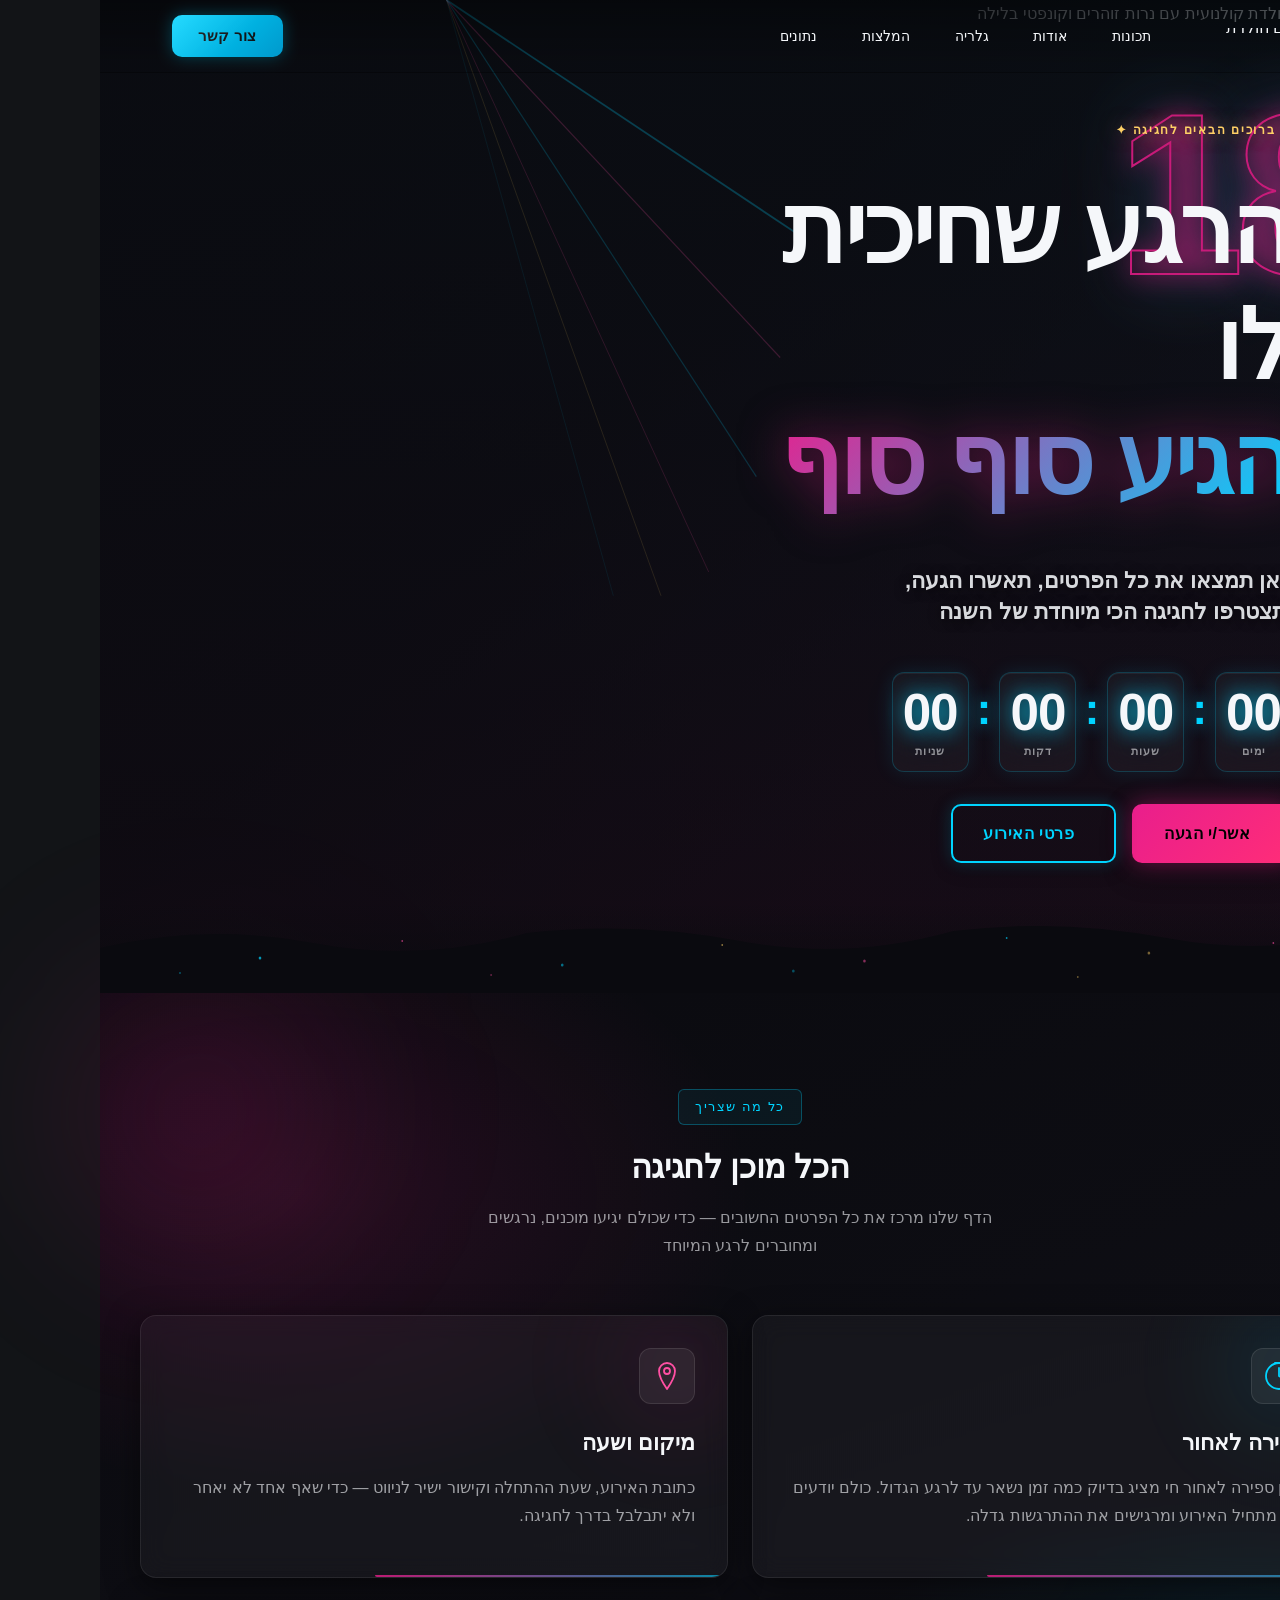
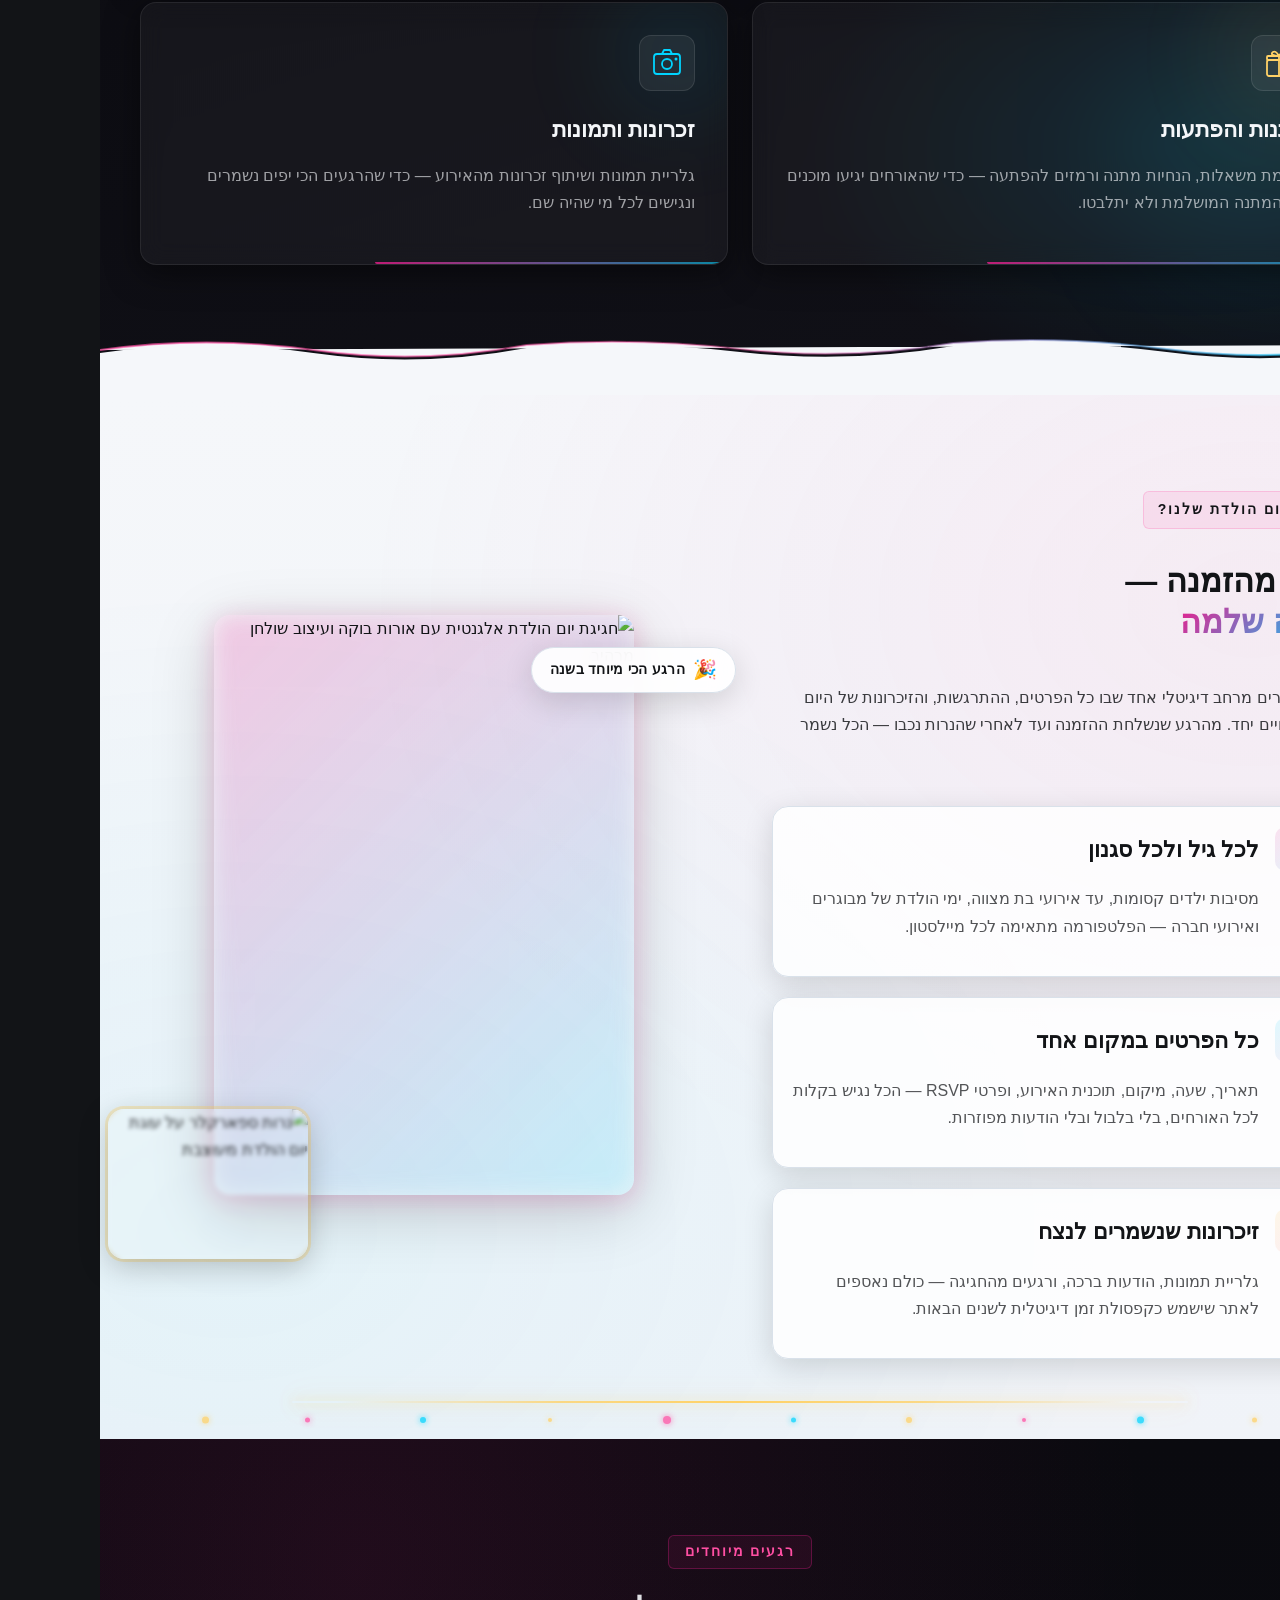
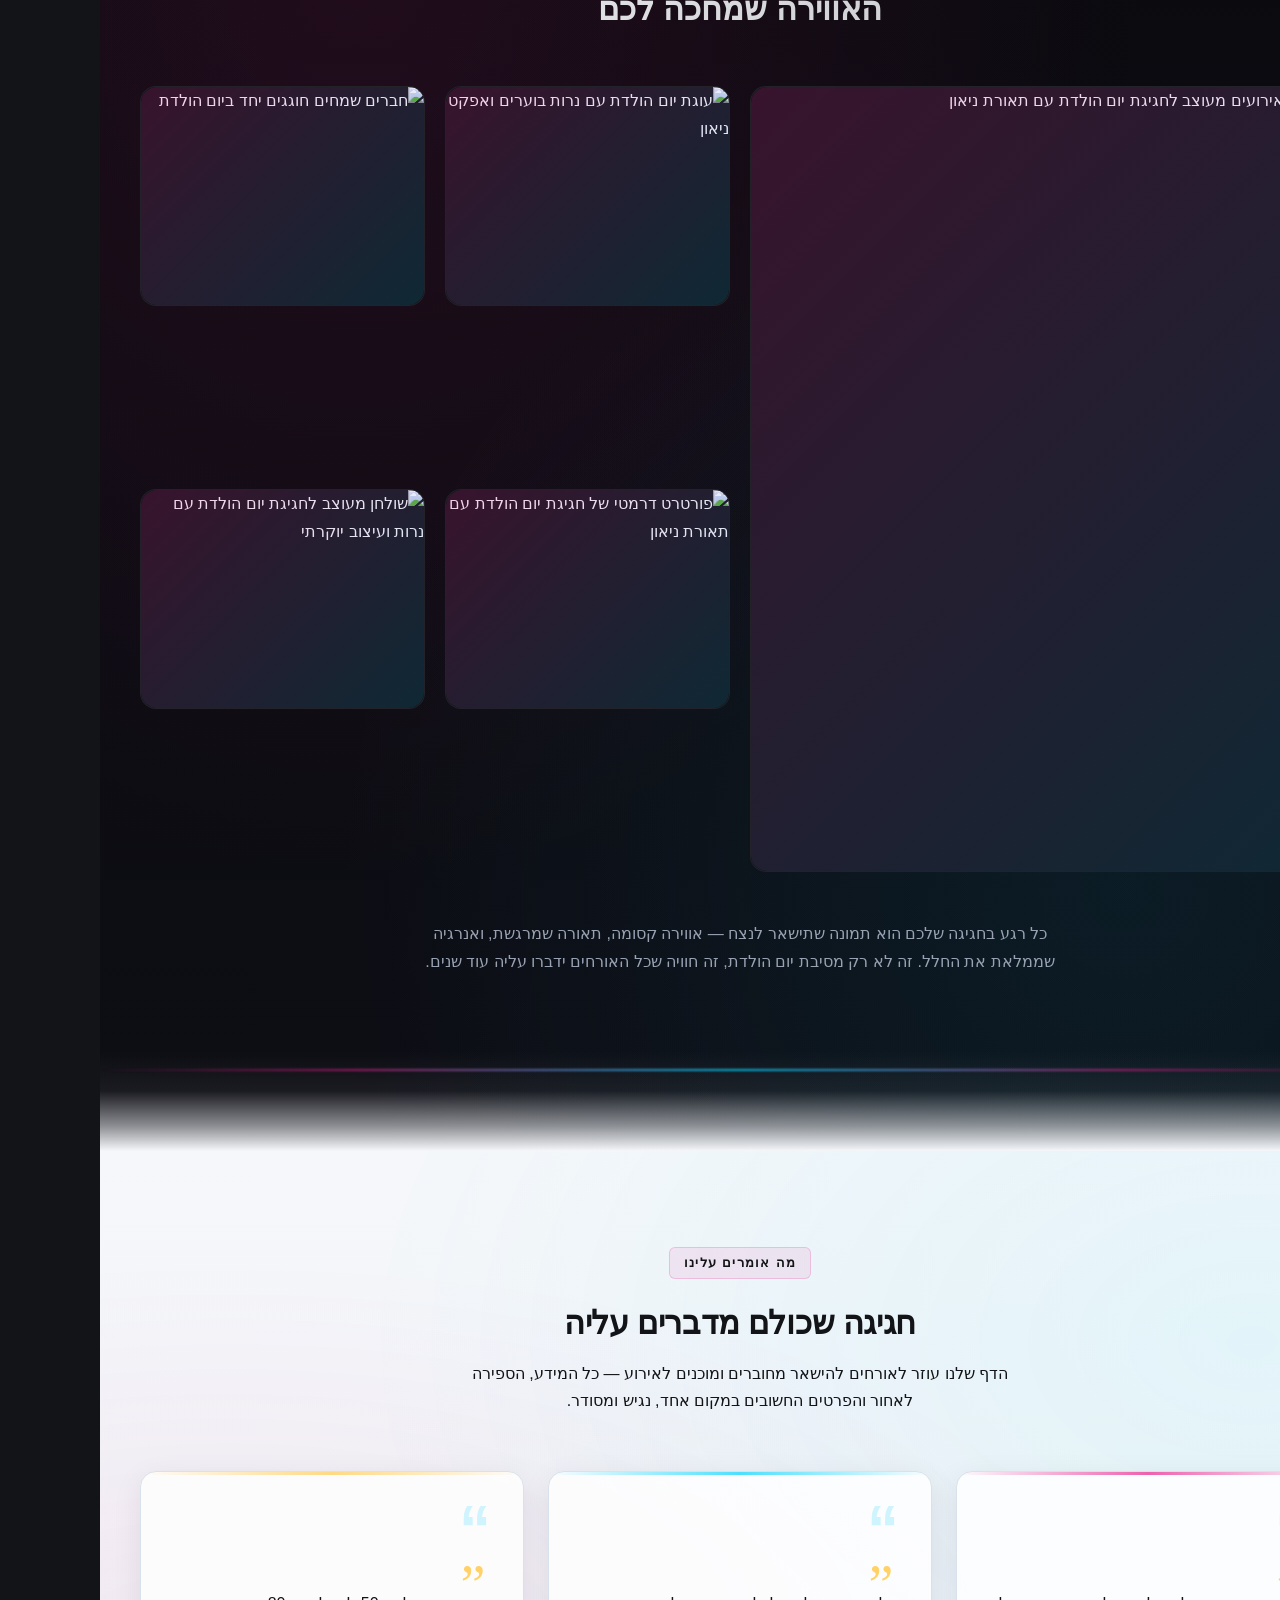
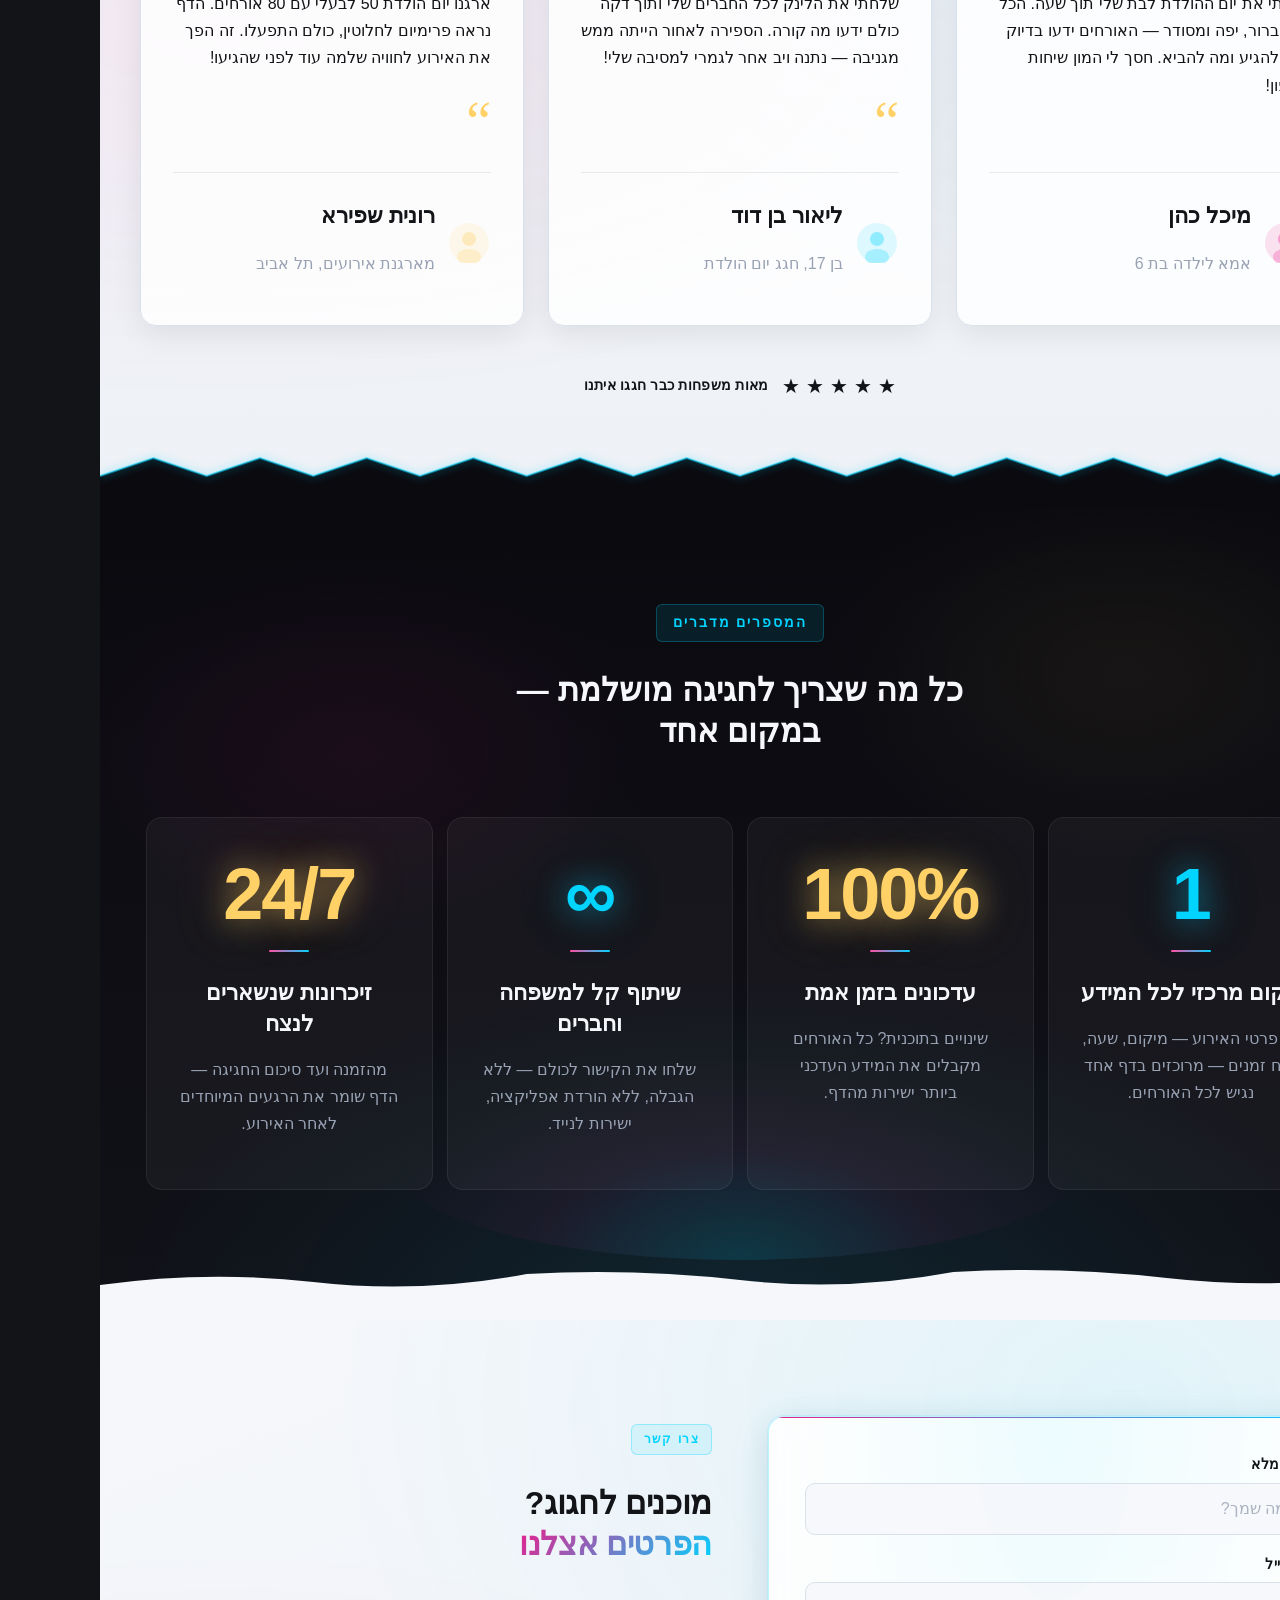
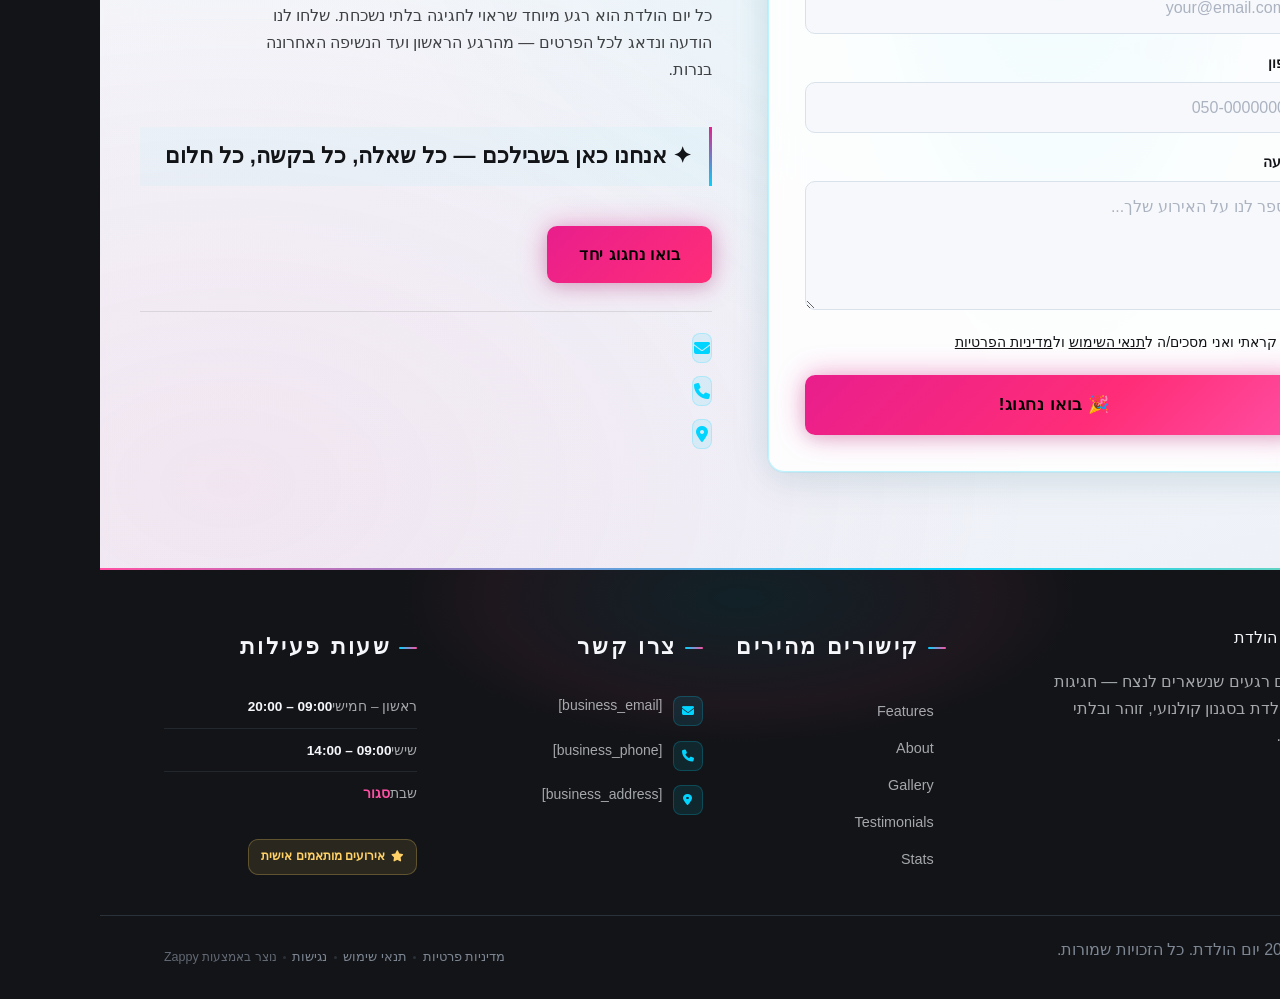
==== index.html @ 8c7ffbf9 "Initial website commit" ====
<!DOCTYPE html>
<html lang="he" dir="rtl">
<head>
    <meta charset="UTF-8">
    <meta name="viewport" content="width=device-width, initial-scale=1.0">
    <meta name="robots" content="index, follow">
    <title>birthday party event space — יום הולדת</title>
    <meta name="description" content="A birthday celebration website intended to mark a special personal milestone. The site likely serves as a digital invitation, event hub, or memory showcase for ">
    <meta name="keywords" content="birthday party event space, event space for birthday party, birthday party events, יום הולדת">
    
    <!-- Favicons -->
    <link rel="icon" type="image/x-icon" href="/assets/favicon.ico">
    <link rel="icon" type="image/png" sizes="16x16" href="/assets/favicon-16x16.png">
    <link rel="icon" type="image/png" sizes="32x32" href="/assets/favicon-32x32.png">
    <link rel="icon" type="image/png" sizes="48x48" href="/assets/favicon-48x48.png">
    <link rel="icon" type="image/png" sizes="192x192" href="/assets/favicon-192x192.png">
    <link rel="icon" type="image/png" sizes="512x512" href="/assets/favicon-512x512.png">
    <link rel="apple-touch-icon" href="/assets/apple-touch-icon.png">
    <!-- Zappy Analytics -->
<script>
(function() {
  'use strict';
  
  // Configuration
  var config = {
    websiteId: 'c94938c0-49ba-4392-ab07-50aca0748e2d',
    apiUrl: 'https://api.zappy5.com/api/analytics/track',
    sessionDuration: 30 * 60 * 1000, // 30 minutes
    visitorDuration: 30 * 24 * 60 * 60 * 1000, // 30 days
    trackPageViews: true,
    trackClicks: true,
    trackFormSubmissions: true
  };
  
  // Generate or retrieve persistent visitor ID (30 days)
  function getVisitorId() {
    var visitorKey = 'zappy_visitor_' + config.websiteId;
    var visitor = null;
    
    try {
      visitor = localStorage.getItem(visitorKey);
      if (visitor) {
        var visitorData = JSON.parse(visitor);
        var now = Date.now();
        
        // Check if visitor ID is still valid (30 days)
        if (now - visitorData.created < config.visitorDuration) {
          // Update last seen timestamp
          visitorData.lastSeen = now;
          localStorage.setItem(visitorKey, JSON.stringify(visitorData));
          return visitorData.id;
        }
      }
    } catch (e) {
      console.warn('Zappy Analytics: LocalStorage not available');
    }
    
    // Generate new visitor ID
    var newVisitorId = 'zv_' + Date.now() + '_' + Math.random().toString(36).substr(2, 9);
    
    try {
      localStorage.setItem(visitorKey, JSON.stringify({
        id: newVisitorId,
        created: Date.now(),
        lastSeen: Date.now()
      }));
    } catch (e) {
      // Continue without local storage
    }
    
    return newVisitorId;
  }
  
  // Generate or retrieve session ID (30 minutes)
  function getSessionId() {
    var sessionKey = 'zappy_session_' + config.websiteId;
    var session = null;
    
    try {
      session = sessionStorage.getItem(sessionKey);
      if (session) {
        var sessionData = JSON.parse(session);
        var now = Date.now();
        
        // Check if session is still valid
        if (now - sessionData.timestamp < config.sessionDuration) {
          // Update timestamp
          sessionData.timestamp = now;
          sessionStorage.setItem(sessionKey, JSON.stringify(sessionData));
          return sessionData.id;
        }
      }
    } catch (e) {
      console.warn('Zappy Analytics: SessionStorage not available');
    }
    
    // Generate new session ID
    var newSessionId = 'zs_' + Date.now() + '_' + Math.random().toString(36).substr(2, 9);
    
    try {
      sessionStorage.setItem(sessionKey, JSON.stringify({
        id: newSessionId,
        timestamp: Date.now()
      }));
    } catch (e) {
      // Continue without session storage
    }
    
    return newSessionId;
  }
  
  var visitorId = getVisitorId();
  var sessionId = getSessionId();
  
  // Track an event
  function trackEvent(eventType, data) {
    data = data || {};
    
    var eventData = {
      website_id: config.websiteId,
      event_type: eventType,
      page_path: window.location.pathname,
      referrer: document.referrer || 'direct',
      visitor_id: visitorId,
      session_id: sessionId,
      metadata: data
    };
    
    // Use sendBeacon if available (better for page unload events)
    if (navigator.sendBeacon) {
      var blob = new Blob([JSON.stringify(eventData)], { type: 'application/json' });
      navigator.sendBeacon(config.apiUrl, blob);
    } else {
      // Fallback to fetch
      fetch(config.apiUrl, {
        method: 'POST',
        headers: {
          'Content-Type': 'application/json'
        },
        body: JSON.stringify(eventData),
        keepalive: true
      }).catch(function(error) {
        console.warn('Zappy Analytics: Failed to track event', error);
      });
    }
  }
  
  // Track page view
  if (config.trackPageViews) {
    trackEvent('pageview', {
      title: document.title,
      url: window.location.href
    });
  }
  
  // Track clicks on important elements
  if (config.trackClicks) {
    document.addEventListener('click', function(e) {
      var target = e.target;
      
      // Track button clicks (counted as actions)
      if (target.tagName === 'BUTTON' || target.closest('button')) {
        var button = target.tagName === 'BUTTON' ? target : target.closest('button');
        trackEvent('click', {
          element: 'button',
          text: button.textContent.trim().substring(0, 100),
          id: button.id || null,
          class: button.className || null
        });
      }
      
      // Track link clicks (navigation - not counted as actions)
      else if (target.tagName === 'A' || target.closest('a')) {
        var link = target.tagName === 'A' ? target : target.closest('a');
        trackEvent('navigation', {
          element: 'link',
          text: link.textContent.trim().substring(0, 100),
          href: link.href,
          external: link.hostname !== window.location.hostname
        });
      }
    }, true);
  }
  
  // Track form submissions
  if (config.trackFormSubmissions) {
    document.addEventListener('submit', function(e) {
      var form = e.target;
      
      trackEvent('form_submit', {
        form_id: form.id || null,
        form_name: form.name || null,
        form_action: form.action || null,
        form_method: form.method || 'GET'
      });
    }, true);
  }
  
  // Track time on page (send on page unload)
  var pageLoadTime = Date.now();
  
  window.addEventListener('beforeunload', function() {
    var timeOnPage = Math.floor((Date.now() - pageLoadTime) / 1000); // in seconds
    
    trackEvent('page_unload', {
      time_on_page: timeOnPage,
      page_path: window.location.pathname
    });
  });
  
  // Expose tracking function globally for custom events
  window.zappyAnalytics = {
    track: trackEvent,
    getVisitorId: function() { return visitorId; },
    getSessionId: function() { return sessionId; }
  };
  
})();
</script>
<!-- End Zappy Analytics -->
    <meta property="og:title" content="birthday party event space — יום הולדת">
    <meta property="og:description" content="A birthday celebration website intended to mark a special personal milestone. The site likely serves as a digital invitation, event hub, or memory showcase for ">
    <meta name="twitter:card" content="summary_large_image">
    <meta name="twitter:title" content="birthday party event space — יום הולדת">
    <meta name="twitter:description" content="A birthday celebration website intended to mark a special personal milestone. The site likely serves as a digital invitation, event hub, or memory showcase for ">
    <meta property="og:type" content="website">
  <meta property="og:locale" content="he_IL">
  
  
  
  
  
  <link rel="stylesheet" href="https://cdnjs.cloudflare.com/ajax/libs/font-awesome/6.4.0/css/all.min.css">
  <style>
    .skip-link { position: absolute; top: 0; left: 0; transform: translateY(-200%); padding: 12px 18px; background: var(--bg-dark, #1a1a1a); color: var(--text-light, #fff); font-weight: 600; border-radius: 0 0 8px 0; z-index: 10000; }
    .skip-link:focus { transform: none; outline: 2px solid var(--ring, #fff); outline-offset: 2px; }
    :focus-visible { outline: 2px solid var(--ring, currentColor); outline-offset: 3px; }
  </style>


  
    <!-- Favicons -->
    <link rel="icon" type="image/x-icon" href="/assets/favicon.ico">
    <link rel="icon" type="image/png" sizes="16x16" href="/assets/favicon-16x16.png">
    <link rel="icon" type="image/png" sizes="32x32" href="/assets/favicon-32x32.png">
    <link rel="icon" type="image/png" sizes="48x48" href="/assets/favicon-48x48.png">
    <link rel="icon" type="image/png" sizes="192x192" href="/assets/favicon-192x192.png">
    <link rel="icon" type="image/png" sizes="512x512" href="/assets/favicon-512x512.png">
    <link rel="apple-touch-icon" href="/assets/apple-touch-icon.png">
    <!-- Cookie Consent -->
    <link rel="stylesheet" href="https://cdn.jsdelivr.net/npm/vanilla-cookieconsent@3/dist/cookieconsent.css">
    <script src="https://cdn.jsdelivr.net/npm/vanilla-cookieconsent@3/dist/cookieconsent.umd.js"></script>
    <!-- Mickidum Accessibility Toolbar -->
    <script src="https://cdn.jsdelivr.net/gh/mickidum/acc_toolbar/acctoolbar/acctoolbar.min.js"></script>
    <link rel="stylesheet" href="/styles.css">

    <style id="zappy-dropdown-submenu-styles">
      /* ========== DESKTOP DROPDOWN SUBMENU STYLES ========== */
      /* Base styles for dropdown submenus - parent must be positioned */
      .nav-menu li:has(.sub-menu), nav li:has(.sub-menu), .navbar li:has(.sub-menu), #navMenu li:has(.sub-menu) { position: relative; }
      /* Submenu base - hidden by default */
      .nav-menu .sub-menu, nav .sub-menu, .navbar .sub-menu, #navMenu .sub-menu { display: block !important; position: absolute !important; top: 100%; left: 0; min-width: 220px; background: white; border-radius: 8px; box-shadow: 0 8px 25px rgba(0,0,0,0.15); padding: 8px 0; opacity: 0; visibility: hidden; transform: translateY(10px); transition: all 0.3s ease; z-index: 1000; list-style: none; pointer-events: none; }
      /* CRITICAL: Desktop hover styles to show dropdown */
      .nav-menu li:hover > .sub-menu, nav li:hover > .sub-menu, .navbar li:hover > .sub-menu, #navMenu li:hover > .sub-menu { opacity: 1 !important; visibility: visible !important; transform: translateY(0) !important; pointer-events: auto !important; }
      /* Submenu item styling */
      .sub-menu li { list-style: none; margin: 0; padding: 0; }
      .sub-menu a { display: block !important; padding: 10px 16px !important; color: var(--text-dark, #333) !important; font-weight: 500; text-decoration: none; white-space: nowrap; transition: background-color 0.2s; }
      .sub-menu .zappy-nav-child > a { padding-left: 28px !important; font-size: 0.9em !important; opacity: 0.85 !important; }
      [dir="rtl"] .sub-menu .zappy-nav-child > a, html[lang="he"] .sub-menu .zappy-nav-child > a, html[lang="ar"] .sub-menu .zappy-nav-child > a { padding-left: 10px !important; padding-right: 28px !important; }
      .sub-menu .zappy-nav-parent > a { font-weight: 600 !important; }
      .sub-menu a:hover { background-color: #f5f5f5; }
      /* RTL (Hebrew/Arabic) dropdown positioning */
      [dir="rtl"] .nav-menu .sub-menu, [dir="rtl"] nav .sub-menu, [dir="rtl"] .navbar .sub-menu, html[lang="he"] .nav-menu .sub-menu, html[lang="he"] nav .sub-menu, html[lang="he"] .navbar .sub-menu, html[lang="ar"] .nav-menu .sub-menu, html[lang="ar"] nav .sub-menu, html[lang="ar"] .navbar .sub-menu { left: auto !important; right: 0 !important; }
      /* Hide empty dropdown menus (exclude catalog sub-menus that use <a> children instead of <li>) */
      .sub-menu:empty, .sub-menu:not(:has(li:not(.zappy-hidden-menu-item))):not(:has(> a)), .sub-menu:not(:has(li)):not(:has(> a)) { display: none !important; opacity: 0 !important; visibility: hidden !important; pointer-events: none !important; }
      /* Desktop: show submenu on Menu Group hover */
      li:has(.menu-group-title):hover > .sub-menu { opacity: 1 !important; visibility: visible !important; transform: translateY(0) !important; pointer-events: auto !important; }
      /* Menu Group title styling */
      .nav-menu > li > .menu-group-title, #navMenu > li > .menu-group-title { display: inline-block; padding: 0.5rem 1rem; cursor: default; user-select: none; }
      
      /* ========== MOBILE SUBMENU STYLES ========== */
      @media (max-width: 768px) {
        .nav-menu .sub-menu, nav .sub-menu, .navbar .sub-menu, #navMenu .sub-menu { position: static !important; transform: none !important; box-shadow: none !important; background: transparent !important; max-height: 0; overflow: hidden; opacity: 0; visibility: hidden; transition: max-height 0.3s ease, opacity 0.3s ease; padding: 0 !important; border-radius: 0 !important; }
        .navbar .sub-menu.mobile-expanded, .nav-menu .sub-menu.mobile-expanded, #navMenu .sub-menu.mobile-expanded { max-height: none !important; overflow-y: visible !important; opacity: 1 !important; visibility: visible !important; padding: 8px 0 8px 16px !important; }
        [dir="rtl"] .sub-menu.mobile-expanded, html[lang="he"] .sub-menu.mobile-expanded { padding: 8px 16px 8px 0 !important; }
        /* Disable hover behavior on mobile */
        .nav-menu li:hover > .sub-menu, nav li:hover > .sub-menu, .navbar li:hover > .sub-menu, #navMenu li:hover > .sub-menu { opacity: 0; visibility: hidden; pointer-events: none; }
        .nav-menu li > .sub-menu.mobile-expanded, nav li > .sub-menu.mobile-expanded, .navbar li > .sub-menu.mobile-expanded, #navMenu li > .sub-menu.mobile-expanded { opacity: 1 !important; visibility: visible !important; pointer-events: auto !important; }
        .nav-menu li:has(.sub-menu), nav li:has(.sub-menu), .navbar li:has(.sub-menu), #navMenu li:has(.sub-menu) { display: flex !important; flex-wrap: wrap !important; align-items: center !important; position: relative !important; min-height: 44px !important; }
        .nav-menu li:has(.sub-menu) > a, nav li:has(.sub-menu) > a, .navbar li:has(.sub-menu) > a, #navMenu li:has(.sub-menu) > a { flex: 1 !important; min-width: 0 !important; }
        .nav-menu li:has(.sub-menu) > .menu-group-title, nav li:has(.sub-menu) > .menu-group-title, .navbar li:has(.sub-menu) > .menu-group-title, #navMenu li:has(.sub-menu) > .menu-group-title { flex: 1 !important; min-width: 0 !important; padding: 0 !important; line-height: inherit !important; }
        .nav-menu li:has(.sub-menu) > .sub-menu, nav li:has(.sub-menu) > .sub-menu, .navbar li:has(.sub-menu) > .sub-menu, #navMenu li:has(.sub-menu) > .sub-menu { flex-basis: 100% !important; width: 100% !important; }
        .nav-menu li:has(.sub-menu) > a [class*="chevron"], .nav-menu li:has(.sub-menu) > a [class*="arrow"], .nav-menu li:has(.sub-menu) > a .fa-chevron-down, .nav-menu li:has(.sub-menu) > a .fa-angle-down, nav li:has(.sub-menu) > a [class*="chevron"], nav li:has(.sub-menu) > a [class*="arrow"], #navMenu li:has(.sub-menu) > a [class*="chevron"], #navMenu li:has(.sub-menu) > a [class*="arrow"] { display: none !important; visibility: hidden !important; }
        .mobile-submenu-toggle { display: flex !important; align-items: center !important; justify-content: center !important; width: 44px !important; height: auto !important; background: transparent !important; border: none !important; cursor: pointer !important; color: var(--text-light) !important; position: static !important; flex-shrink: 0 !important; align-self: stretch !important; z-index: 2 !important; padding: 0 !important; margin: 0 !important; }
        .mobile-submenu-toggle::after { content: '' !important; width: 0 !important; height: 0 !important; border-left: 6px solid transparent !important; border-right: 6px solid transparent !important; border-top: 7px solid currentColor !important; transition: transform 0.3s ease !important; }
        .mobile-submenu-toggle.expanded::after { transform: rotate(180deg) !important; }
        .sub-menu a { padding: 10px 0 !important; display: block !important; color: var(--text-light) !important; white-space: normal !important; }
        .sub-menu .zappy-nav-child > a { padding-left: 28px !important; font-size: 0.9em !important; opacity: 0.85 !important; }
        [dir="rtl"] .sub-menu .zappy-nav-child > a, html[lang="he"] .sub-menu .zappy-nav-child > a, html[lang="ar"] .sub-menu .zappy-nav-child > a { padding-left: 0 !important; padding-right: 28px !important; }
        .sub-menu .zappy-nav-parent > a { font-weight: 600 !important; }
        .nav-menu.active, #navMenu.active { max-width: 100vw !important; overflow-x: hidden !important; box-sizing: border-box !important; }
        .navbar .sub-menu li a, nav.navbar .sub-menu li a, .zappy-products-dropdown .sub-menu a { color: var(--text-light) !important; }
      }
      @media (min-width: 769px) { .mobile-submenu-toggle { display: none !important; } }
    </style>

    <style id="zappy-widget-visibility">
      html[dir="rtl"] .whatsapp-float { right: 20px !important; left: auto !important; }
      html[dir="ltr"] .whatsapp-float, html:not([dir]) .whatsapp-float { left: 20px !important; right: auto !important; }
      html[dir="rtl"] #mic-access-tool-general-button, html[dir="rtl"] .mic-access-tool-general-button,
      html[dir="rtl"] #mic-init-access-tool .mic-access-tool-general-button,
      html[dir="rtl"] #mic-init-access-tool #mic-access-tool-general-button,
      html[dir="rtl"] ._access-icon { left: 20px !important; right: auto !important; }
      html[dir="ltr"] #mic-access-tool-general-button, html[dir="ltr"] .mic-access-tool-general-button,
      html[dir="ltr"] #mic-init-access-tool .mic-access-tool-general-button,
      html[dir="ltr"] #mic-init-access-tool #mic-access-tool-general-button,
      html[dir="ltr"] ._access-icon,
      html:not([dir]) #mic-access-tool-general-button, html:not([dir]) .mic-access-tool-general-button,
      html:not([dir]) #mic-init-access-tool .mic-access-tool-general-button,
      html:not([dir]) #mic-init-access-tool #mic-access-tool-general-button,
      html:not([dir]) ._access-icon { right: 20px !important; left: auto !important; }
      @media (max-width: 768px) { .whatsapp-float { display: flex !important; } }
      @media (min-width: 769px) { .whatsapp-float { display: flex !important; } }
      @media (max-width: 768px) {
        #mic-access-tool-general-button, .mic-access-tool-general-button,
        #mic-init-access-tool .mic-access-tool-general-button, #mic-init-access-tool #mic-access-tool-general-button,
        ._access-icon { display: flex !important; visibility: visible !important; opacity: 1 !important; pointer-events: auto !important; }
        #mic-access-tool-box.opened-mic-access-tool, .mic-access-tool-box.opened-mic-access-tool,
        #mic-init-access-tool #mic-access-tool-box.opened-mic-access-tool {
          visibility: visible !important; opacity: 1 !important; pointer-events: auto !important;
        }
      }
      @media (min-width: 769px) {
        #mic-access-tool-general-button, .mic-access-tool-general-button,
        #mic-init-access-tool .mic-access-tool-general-button, #mic-init-access-tool #mic-access-tool-general-button,
        ._access-icon { display: flex !important; visibility: visible !important; opacity: 1 !important; pointer-events: auto !important; }
        #mic-access-tool-box.opened-mic-access-tool, .mic-access-tool-box.opened-mic-access-tool,
        #mic-init-access-tool #mic-access-tool-box.opened-mic-access-tool {
          visibility: visible !important; opacity: 1 !important; pointer-events: auto !important;
        }
      }
    </style>
</head>
<body>
<a class="skip-link" href="#main">דלג לתוכן הראשי</a>
  <nav class="navbar" dir="rtl">
  <button class="mobile-toggle" id="mobileToggle" aria-label="Menu">
    <svg class="hamburger-icon" width="24" height="24" viewBox="0 0 24 24" fill="none">
      <path d="M3 12h18M3 6h18M3 18h18" stroke="currentColor" stroke-width="2" stroke-linecap="round"></path>
    </svg>
    <svg class="close-icon" width="24" height="24" viewBox="0 0 24 24" fill="none" style="display: none;">
      <path d="M18 6L6 18M6 6l12 12" stroke="currentColor" stroke-width="2" stroke-linecap="round"></path>
    </svg>
  </button>

  <button class="phone-header-btn" data-phone="[business_phone]" aria-label="Call">
    <svg width="20" height="20" viewBox="0 0 24 24" fill="currentColor">
      <path d="M22 16.92v3a2 2 0 0 1-2.18 2 19.79 19.79 0 0 1-8.63-3.07 19.5 19.5 0 0 1-6-6 19.79 19.79 0 0 1-3.07-8.67A2 2 0 0 1 4.11 2h3a2 2 0 0 1 2 1.72 12.84 12.84 0 0 0 .7 2.81 2 2 0 0 1-.45 2.11L8.09 9.91a16 16 0 0 0 6 6l1.27-1.27a2 2 0 0 1 2.11-.45 12.84 12.84 0 0 0 2.81.7A2 2 0 0 1 22 16.92z"></path>
    </svg>
  </button>

  <div class="nav-container">
    <div class="nav-right-group"><div class="nav-brand">
      <a href="/" class="logo-link"><img class="logo" src="/assets/site-----image-1.webp" alt="יום הולדת"></a>
    </div><ul class="nav-menu" id="navMenu"><li><a href="#features">תכונות</a></li><li><a href="#about">אודות</a></li><li><a href="#gallery">גלריה</a></li><li><a href="#testimonials">המלצות</a></li><li><a href="#stats">נתונים</a></li></ul></div>

    

    <div class="nav-cta-container">
      <a href="#contact" class="nav-cta-btn">צור קשר</a>
    </div>
  </div>
</nav>
<script>

// Navbar Mobile Menu Toggle and Contrast Fix
(function() {
  // Use 'load' event instead of 'DOMContentLoaded' to ensure we run AFTER all other scripts
  window.addEventListener('load', function() {
    
    // FIX MOBILE BUTTON CONTRAST
    // Detect navbar background color and apply contrasting color to mobile buttons
    const navbar = document.querySelector('.navbar, nav, header');
    if (!navbar) {
      console.log('[Navbar] Navbar element not found');
      return;
    }
    
    // DECLARE VARIABLES EARLY to avoid Temporal Dead Zone errors
    // These are used in multiple places below
    let mobileToggle = document.getElementById('mobileToggle') ||
                       document.querySelector('.mobile-toggle') ||
                       document.querySelector('.hamburger') ||
                       document.querySelector('.hamburger-menu') ||
                       document.querySelector('.menu-toggle') ||
                       document.querySelector('.burger-menu') ||
                       document.querySelector('[aria-label="Menu"]') ||
                       document.querySelector('[aria-label="תפריט"]');
    
    const phoneBtn = document.querySelector('.phone-header-btn');
    
    const computedStyle = window.getComputedStyle(navbar);
    let bgColor = computedStyle.backgroundColor;
    
    console.log('[Navbar] Initial navbar background:', bgColor);
    
    // Check if background is transparent or rgba with 0 alpha
    const isTransparent = bgColor === 'transparent' || 
                         bgColor === 'rgba(0, 0, 0, 0)' ||
                         (bgColor.startsWith('rgba') && bgColor.includes(', 0)'));
    
    if (isTransparent) {
      // Check for background-image or gradient
      const bgImage = computedStyle.backgroundImage;
      if (bgImage && bgImage !== 'none') {
        console.log('[Navbar] Navbar has background image/gradient, using dark text');
        bgColor = 'rgb(240, 240, 240)'; // Assume light background
      } else {
        // Transparent navbar - check body background
        const bodyBg = window.getComputedStyle(document.body).backgroundColor;
        console.log('[Navbar] Navbar transparent, using body background:', bodyBg);
        bgColor = bodyBg;
      }
    }
    
    // Calculate luminance to determine if background is light or dark
    const rgb = bgColor.match(/\d+/g);
    if (rgb && rgb.length >= 3) {
      const r = parseInt(rgb[0]);
      const g = parseInt(rgb[1]);
      const b = parseInt(rgb[2]);
      const luminance = (0.299 * r + 0.587 * g + 0.114 * b) / 255;
      
      // Mobile button colors are set by Claude's AI-generated CSS (same as .nav-menu a)
      // No dynamic color overrides needed - colors come from the generated navbar CSS
      console.log('[Navbar] Mobile button colors preserved from Claude CSS (luminance:', luminance.toFixed(2) + ')');
      
      // FIX ICON SIZES - Ensure SVGs are properly sized and visible
      // INJECT CRITICAL CSS TO OVERRIDE ANY CONFLICTING RULES
      const criticalCSS = document.createElement('style');
      criticalCSS.id = 'zappy-mobile-nav-fix';
      const htmlLang = document.documentElement.lang || 'en';
      const htmlDir = document.documentElement.dir || 'ltr';
      // Check both dir attribute AND lang for RTL detection
      // dir="rtl" is the most reliable indicator
      const isRTL = htmlDir === 'rtl' || htmlLang === 'he' || htmlLang === 'ar';
      
      criticalCSS.textContent = `
        /* Hide mobile buttons on desktop, show only on mobile */
        @media (min-width: 769px) {
          .mobile-toggle,
          .phone-header-btn {
            display: none !important;
          }
        }
        
        /* Show and position mobile buttons correctly on mobile */
        @media (max-width: 768px) {
          .navbar,
          nav.navbar {
            min-height: 70px !important;
          }

          .mobile-toggle,
          .phone-header-btn {
            position: absolute !important;
            top: 0 !important;
            bottom: 0 !important;
            margin-top: auto !important;
            margin-bottom: auto !important;
            transform: none !important;
            z-index: 1001 !important;
            display: flex !important;
            align-items: center !important;
            justify-content: center !important;
            width: 36px !important;
            height: 36px !important;
            border-radius: 50% !important;
            border: none !important;
            cursor: pointer !important;
            padding: 6px !important;
            background: none !important;
            color: var(--nav-text, var(--text-light)) !important;
            touch-action: manipulation !important;
            -webkit-tap-highlight-color: transparent !important;
          }

          html[data-zappy-site-type="ecommerce"] .phone-header-btn,
          body[data-zappy-site-type="ecommerce"] .phone-header-btn,
          html[data-zappy-site-type="ecommerce"] header .phone-header-btn,
          html[data-zappy-site-type="ecommerce"] nav .phone-header-btn {
            display: none !important;
            visibility: hidden !important;
            width: 0 !important;
            height: 0 !important;
            min-width: 0 !important;
            overflow: hidden !important;
          }
          
          /* LTR positioning (default): hamburger LEFT, phone RIGHT */
          html:not([dir="rtl"]):not([lang="he"]):not([lang="ar"]) .mobile-toggle,
          html[dir="ltr"] .mobile-toggle {
            left: 12px !important;
            right: auto !important;
          }
          html:not([dir="rtl"]):not([lang="he"]):not([lang="ar"]) .phone-header-btn,
          html[dir="ltr"] .phone-header-btn {
            right: 12px !important;
            left: auto !important;
          }
          
          /* RTL positioning: hamburger RIGHT, phone LEFT */
          html[dir="rtl"] .mobile-toggle,
          html[lang="he"] .mobile-toggle,
          html[lang="ar"] .mobile-toggle {
            right: 12px !important;
            left: auto !important;
          }
          html[dir="rtl"] .phone-header-btn,
          html[lang="he"] .phone-header-btn,
          html[lang="ar"] .phone-header-btn {
            left: 12px !important;
            right: auto !important;
          }
          
          /* CRITICAL: Ensure nav-container has min-height on mobile */
          /* All children are positioned absolutely/fixed on mobile, so height:auto collapses to 0 */
          .nav-container {
            min-height: 70px !important;
            position: relative !important;
          }
          
          /* Ensure SVG icons are properly sized and inherit color */
          .mobile-toggle svg,
          .phone-header-btn svg {
            width: 24px !important;
            height: 24px !important;
            /* Don't force display - let JavaScript control hamburger/close toggle */
          }
          
          /* Reset nav-cta-container on mobile - remove desktop box-shadow/padding */
          /* that creates a visible ghost box when CTA button is hidden */
          .nav-cta-container {
            box-shadow: none !important;
            padding: 0 !important;
          }
          
          /* Hide nav-cta-container entirely on mobile when there's no lang-switcher */
          /* (only the CTA button is inside, and it's hidden on mobile) */
          .nav-cta-container:not(:has(.lang-switcher)) {
            display: none !important;
          }
          
          /* CRITICAL: Prevent hero image fade gradient from bleeding over headline text */
          /* The .image-fade-gradient has bottom: -30px (extends below parent) */
          /* On mobile stacked layout, this overlaps the h1 text below the image */
          .hero-image-column {
            overflow: hidden !important;
          }
          .image-fade-gradient {
            bottom: 0 !important;
          }
          
          /* Hide desktop language switcher on mobile - hamburger menu handles it */
          /* High specificity to override stored CSS */
          .lang-switcher,
          .nav-cta-container .lang-switcher,
          .nav-container .lang-switcher,
          .navbar .lang-switcher,
          .navbar .nav-cta-container .lang-switcher {
            display: none !important;
          }
        }
      `;
      
      // Remove existing fix if present and inject new one
      const existing = document.getElementById('zappy-mobile-nav-fix');
      if (existing) existing.remove();
      document.head.appendChild(criticalCSS);
      
      console.log('[Navbar] Critical CSS injected for mobile nav positioning');
      
      // ONLY apply inline positioning styles on mobile viewport
      // On desktop, the CSS handles hiding these buttons with display: none
      // Inline styles were breaking desktop layout by overriding CSS
      const isMobileViewport = window.innerWidth <= 768;
      
      if (mobileToggle) {
        // Icon sizing applies to all viewports for consistency
        const hamburgerIcon = mobileToggle.querySelector('.hamburger-icon');
        const closeIcon = mobileToggle.querySelector('.close-icon');
        
        if (hamburgerIcon) {
          hamburgerIcon.style.setProperty('width', '24px', 'important');
          hamburgerIcon.style.setProperty('height', '24px', 'important');
          hamburgerIcon.style.setProperty('display', 'block', 'important'); // Show hamburger by default
        }
        if (closeIcon) {
          closeIcon.style.setProperty('width', '24px', 'important');
          closeIcon.style.setProperty('height', '24px', 'important');
          closeIcon.style.setProperty('display', 'none', 'important'); // Hide close icon by default
        }
        
        // ONLY set positioning inline styles on mobile
        if (isMobileViewport) {
          mobileToggle.style.setProperty('position', 'absolute', 'important');
          mobileToggle.style.setProperty('top', '0', 'important');
          mobileToggle.style.setProperty('bottom', '0', 'important');
          mobileToggle.style.setProperty('margin-top', 'auto', 'important');
          mobileToggle.style.setProperty('margin-bottom', 'auto', 'important');
          mobileToggle.style.setProperty('transform', 'none', 'important');
          mobileToggle.style.setProperty('z-index', '1001', 'important');
          
          // Clear any inline left/right so CSS can take over based on html[dir]
          mobileToggle.style.removeProperty('left');
          mobileToggle.style.removeProperty('right');
          
          console.log('[Navbar] Mobile toggle positioning applied (mobile viewport)');
        } else {
          // On desktop, clear any positioning styles to let CSS handle it
          mobileToggle.style.removeProperty('position');
          mobileToggle.style.removeProperty('top');
          mobileToggle.style.removeProperty('transform');
          mobileToggle.style.removeProperty('z-index');
          mobileToggle.style.removeProperty('left');
          mobileToggle.style.removeProperty('right');
          console.log('[Navbar] Desktop viewport - cleared mobile toggle inline positioning');
        }
      }
      
      if (phoneBtn) {
        // Icon sizing applies to all viewports
        const phoneIcon = phoneBtn.querySelector('svg');
        if (phoneIcon) {
          phoneIcon.style.width = '24px';
          phoneIcon.style.height = '24px';
          phoneIcon.setAttribute('width', '24');
          phoneIcon.setAttribute('height', '24');
        }
        
        // ONLY set positioning inline styles on mobile
        if (isMobileViewport) {
          phoneBtn.style.setProperty('position', 'absolute', 'important');
          phoneBtn.style.setProperty('top', '0', 'important');
          phoneBtn.style.setProperty('bottom', '0', 'important');
          phoneBtn.style.setProperty('margin-top', 'auto', 'important');
          phoneBtn.style.setProperty('margin-bottom', 'auto', 'important');
          phoneBtn.style.setProperty('transform', 'none', 'important');
          phoneBtn.style.setProperty('z-index', '1001', 'important');
          
          // Clear any inline left/right so CSS can take over based on html[dir]
          phoneBtn.style.removeProperty('left');
          phoneBtn.style.removeProperty('right');
          
          console.log('[Navbar] Phone button positioning applied (mobile viewport)');
        } else {
          // On desktop, clear any positioning styles to let CSS handle it
          phoneBtn.style.removeProperty('position');
          phoneBtn.style.removeProperty('top');
          phoneBtn.style.removeProperty('transform');
          phoneBtn.style.removeProperty('z-index');
          phoneBtn.style.removeProperty('left');
          phoneBtn.style.removeProperty('right');
          console.log('[Navbar] Desktop viewport - cleared phone button inline positioning');
        }
      }
    } else {
      console.log('[Navbar] Could not parse background color:', bgColor);
    }
    
    // MOBILE MENU TOGGLE
    // Re-query in case DOM changed (mobileToggle already declared at top of function)
    mobileToggle = document.getElementById('mobileToggle') ||
                   document.querySelector('.mobile-toggle') ||
                   document.querySelector('.hamburger') ||
                   document.querySelector('.hamburger-menu') ||
                   document.querySelector('.menu-toggle') ||
                   document.querySelector('.burger-menu') ||
                   document.querySelector('[aria-label="Menu"]') ||
                   document.querySelector('[aria-label="תפריט"]');
    
    // EXPANDED SEARCH: Find nav menu by ID or class
    const navMenu = document.getElementById('navMenu') ||
                  document.querySelector('.nav-menu') ||
                  document.querySelector('.nav-links') ||
                  document.querySelector('nav ul:not(.submenu)');
    
    if (!mobileToggle || !navMenu) {
      console.log('[Navbar] Mobile toggle or menu not found:', { toggle: !!mobileToggle, menu: !!navMenu });
      return;
    }
    
    // Ensure navMenu has ID for CSS targeting
    if (!navMenu.id) {
      navMenu.id = 'navMenu';
    }
    
    console.log('[Navbar] Initializing mobile menu...');
    
    // Remove any existing event listeners by cloning the button
    const newToggle = mobileToggle.cloneNode(true);
    mobileToggle.parentNode.replaceChild(newToggle, mobileToggle);
    
    // Toggle menu handler (shared by click and touchend)
    function handleToggle(e) {
      e.preventDefault();
      e.stopPropagation();
      
      const hamburgerIcon = newToggle.querySelector('.hamburger-icon');
      const closeIcon = newToggle.querySelector('.close-icon');
      const isActive = navMenu.classList.contains('active');
      
      if (isActive) {
        // Close menu
        navMenu.classList.remove('active');
        if (hamburgerIcon) hamburgerIcon.style.setProperty('display', 'block', 'important');
        if (closeIcon) closeIcon.style.setProperty('display', 'none', 'important');
        document.body.style.overflow = '';
        console.log('[Navbar] Menu closed');
      } else {
        // Open menu
        navMenu.classList.add('active');
        if (hamburgerIcon) hamburgerIcon.style.setProperty('display', 'none', 'important');
        if (closeIcon) closeIcon.style.setProperty('display', 'block', 'important');
        document.body.style.overflow = 'hidden';
        console.log('[Navbar] Menu opened');
      }
    }
    
    // Use click for desktop/emulation and touchend as iOS Safari fallback.
    // Prevent double-fire with a timestamp guard.
    var lastToggleTime = 0;
    function guardedToggle(e) {
      var now = Date.now();
      if (now - lastToggleTime < 300) return;
      lastToggleTime = now;
      handleToggle(e);
    }
    
    newToggle.addEventListener('click', guardedToggle);
    newToggle.addEventListener('touchend', guardedToggle);
    
    // Close menu when clicking nav links (but NOT dropdown toggles)
    const navLinks = navMenu.querySelectorAll('a');
    navLinks.forEach(function(link) {
      link.addEventListener('click', function() {
        // Don't close if it's a dropdown child (unless it's a real navigation link)
        if (this.getAttribute('href') === '#') return;
        
        const hamburgerIcon = newToggle.querySelector('.hamburger-icon');
        const closeIcon = newToggle.querySelector('.close-icon');
        
        navMenu.classList.remove('active');
        if (hamburgerIcon) hamburgerIcon.style.setProperty('display', 'block', 'important');
        if (closeIcon) closeIcon.style.setProperty('display', 'none', 'important');
        document.body.style.overflow = '';
        console.log('[Navbar] Menu closed (link clicked)');
      });
    });
    
    // DROPDOWN MENU TOGGLE (for mobile and touch devices)
    var dropdownToggles = navMenu.querySelectorAll('.dropdown-toggle');
    dropdownToggles.forEach(function(toggle) {
      toggle.addEventListener('click', function(e) {
        e.preventDefault();
        e.stopPropagation();
        var parent = this.closest('.nav-dropdown');
        if (!parent) return;
        
        // Close other open dropdowns at the same level
        var siblings = parent.parentNode.querySelectorAll('.nav-dropdown.open');
        siblings.forEach(function(sib) {
          if (sib !== parent) sib.classList.remove('open');
        });
        
        parent.classList.toggle('open');
        console.log('[Navbar] Dropdown toggled:', parent.classList.contains('open') ? 'open' : 'closed');
      });
    });
    
    // Close dropdowns when clicking outside
    document.addEventListener('click', function(e) {
      if (!e.target.closest('.nav-dropdown')) {
        var openDropdowns = document.querySelectorAll('.nav-dropdown.open');
        openDropdowns.forEach(function(dd) { dd.classList.remove('open'); });
      }
    });
    
    console.log('[Navbar] Dropdown handlers initialized for ' + dropdownToggles.length + ' dropdowns');
    
    // Phone button functionality (phoneBtn already declared at top of function)
    if (phoneBtn) {
      phoneBtn.addEventListener('click', function() {
        // Get phone number from placeholder in page or use default
        const phoneLinks = document.querySelectorAll('a[href^="tel:"]');
        const phoneNumber = phoneLinks.length > 0 
          ? phoneLinks[0].getAttribute('href').replace('tel:', '')
          : '[business_phone]';
        
        window.location.href = 'tel:' + phoneNumber;
        console.log('[Navbar] Phone button clicked');
      });
    }
    
    console.log('[Navbar] Mobile menu initialized successfully');
    
    // WhatsApp button visibility is now controlled via CSS (siteSettings).
    // No JS-based desktop hiding — the button is visible on both mobile and desktop by default.
  });
})();

</script>
  
  <main id="main">
    <section data-band-index="0" class="index-hero-section" data-layout-spec="בית-hero" dir="rtl" data-hero-type="fullscreen-scrim">
  <!-- Background Image -->
  <div class="index-hero-bg">
    <img loading="eager" fetchpriority="high" data-hero-bg="true" data-placeholder="index-hero-image-1" data-context="Cinematic birthday party scene at night: glowing birthday candles on a dark elegant cake, soft colorful confetti floating in the air, neon cyan and magenta bokeh lights in the background, premium party atmosphere, dark moody photography, electric glow effects, ultra-realistic, wide angle, high contrast lighting" width="1200" height="700" src="/assets/site-index-hero-image-1.webp" alt="מסיבת יום הולדת קולנועית עם נרות זוהרים וקונפטי בלילה">
  </div>

  <!-- Scrim Overlay -->
  <div class="index-hero-scrim" aria-hidden="true"></div>

  <!-- Decorative: Laser beam lines SVG -->
  <svg class="index-hero-laser-beams" data-no-icon-edit="true" aria-hidden="true" viewBox="0 0 600 500" fill="none" xmlns="http://www.w3.org/2000/svg" preserveAspectRatio="xMaxYMin slice">
    <line x1="300" y1="0" x2="600" y2="200" stroke="#00D4FF" stroke-width="1.5" opacity="0.25"></line>
    <line x1="300" y1="0" x2="580" y2="300" stroke="#FF4FA3" stroke-width="1" opacity="0.2"></line>
    <line x1="300" y1="0" x2="560" y2="400" stroke="#00D4FF" stroke-width="1" opacity="0.18"></line>
    <line x1="300" y1="0" x2="520" y2="480" stroke="#FF4FA3" stroke-width="0.8" opacity="0.15"></line>
    <line x1="300" y1="0" x2="480" y2="500" stroke="#FFD166" stroke-width="0.8" opacity="0.12"></line>
    <line x1="300" y1="0" x2="440" y2="500" stroke="#00D4FF" stroke-width="0.6" opacity="0.1"></line>
  </svg>

  <!-- Decorative: Neon number 18 -->
  <div class="index-hero-neon-number" aria-hidden="true">18</div>

  <!-- Main Content -->
  <div class="index-hero-container">
    <div class="index-hero-content">

      <!-- Eyebrow label -->
      <span class="index-hero-eyebrow">✦ ברוכים הבאים לחגיגה ✦</span>

      <!-- H1 -->
      <h1 class="index-hero-h1">הרגע שחיכית לו<br><span class="index-hero-h1-accent">הגיע סוף סוף</span></h1>

      <!-- Supporting subtitle -->
      <h3 class="index-hero-subtitle">כאן תמצאו את כל הפרטים, תאשרו הגעה,<br class="index-hero-br"> ותצטרפו לחגיגה הכי מיוחדת של השנה</h3>

      <!-- Countdown block -->
      <div class="index-hero-countdown" aria-label="ספירה לאחור ליום ההולדת">
        <div class="index-hero-countdown-item">
          <span class="index-hero-countdown-num" id="hero-days">00</span>
          <span class="index-hero-countdown-label">ימים</span>
        </div>
        <div class="index-hero-countdown-sep" aria-hidden="true">:</div>
        <div class="index-hero-countdown-item">
          <span class="index-hero-countdown-num" id="hero-hours">00</span>
          <span class="index-hero-countdown-label">שעות</span>
        </div>
        <div class="index-hero-countdown-sep" aria-hidden="true">:</div>
        <div class="index-hero-countdown-item">
          <span class="index-hero-countdown-num" id="hero-mins">00</span>
          <span class="index-hero-countdown-label">דקות</span>
        </div>
        <div class="index-hero-countdown-sep" aria-hidden="true">:</div>
        <div class="index-hero-countdown-item">
          <span class="index-hero-countdown-num" id="hero-secs">00</span>
          <span class="index-hero-countdown-label">שניות</span>
        </div>
      </div>

      <!-- CTA Buttons -->
      <div class="index-hero-ctas">
        <a href="#rsvp" class="index-hero-btn-primary">
          <i class="fa-solid fa-party-horn" aria-hidden="true"></i>
          אשר/י הגעה
        </a>
        <a href="#details" class="index-hero-btn-secondary">
          <i class="fa-solid fa-calendar-star" aria-hidden="true"></i>
          פרטי האירוע
        </a>
      </div>

    </div>
  </div>

  <!-- Bottom Divider: diagonal gradient fade with particle specks -->
  <div class="index-hero-divider-wrapper">
    <svg data-no-icon-edit="true" aria-hidden="true" viewBox="0 0 1440 90" preserveAspectRatio="none" xmlns="http://www.w3.org/2000/svg">
      <defs>
        <linearGradient id="heroFadeGrad" x1="0" y1="0" x2="0" y2="1">
          <stop offset="0%" stop-color="#0A0A0F" stop-opacity="0"></stop>
          <stop offset="100%" stop-color="#0A0A0F" stop-opacity="1"></stop>
        </linearGradient>
      </defs>
      <!-- Diagonal wave path fills bottom -->
      <path d="M0,90 L0,45 Q120,20 240,40 T480,30 Q600,18 720,38 T960,28 Q1080,15 1200,35 T1440,25 L1440,90 Z" fill="#0A0A0F"></path>
      <rect x="0" y="0" width="1440" height="90" fill="url(#heroFadeGrad)"></rect>
      <!-- Particle specks -->
      <circle cx="180" cy="55" r="1.5" fill="#00D4FF" opacity="0.7"></circle>
      <circle cx="340" cy="38" r="1" fill="#FF4FA3" opacity="0.6"></circle>
      <circle cx="520" cy="62" r="1.5" fill="#00D4FF" opacity="0.5"></circle>
      <circle cx="700" cy="42" r="1" fill="#FFD166" opacity="0.55"></circle>
      <circle cx="860" cy="58" r="1.5" fill="#FF4FA3" opacity="0.5"></circle>
      <circle cx="1020" cy="35" r="1" fill="#00D4FF" opacity="0.65"></circle>
      <circle cx="1180" cy="50" r="1.5" fill="#FFD166" opacity="0.45"></circle>
      <circle cx="1320" cy="40" r="1" fill="#FF4FA3" opacity="0.6"></circle>
      <circle cx="90" cy="70" r="1" fill="#00D4FF" opacity="0.4"></circle>
      <circle cx="440" cy="72" r="1" fill="#FF4FA3" opacity="0.4"></circle>
      <circle cx="780" cy="68" r="1.5" fill="#00D4FF" opacity="0.35"></circle>
      <circle cx="1100" cy="74" r="1" fill="#FFD166" opacity="0.4"></circle>
    </svg>
  </div>

</section>

<section data-band-index="1" class="index-features-section" data-layout-spec="בית-features" dir="rtl">
  <!-- Background glow orbs -->
  <div class="index-features-section__orb index-features-section__orb--magenta" aria-hidden="true"></div>
  <div class="index-features-section__orb index-features-section__orb--cyan" aria-hidden="true"></div>

  <div class="index-features-section__container">
    <!-- Section Header -->
    <div class="index-features-section__header">
      <span class="index-features-section__eyebrow">כל מה שצריך</span>
      <h2 class="index-features-section__title">הכל מוכן לחגיגה</h2>
      <p class="index-features-section__subtitle">הדף שלנו מרכז את כל הפרטים החשובים — כדי שכולם יגיעו מוכנים, נרגשים ומחוברים לרגע המיוחד</p>
    </div>

    <!-- Features Grid -->
    <div class="index-features-section__grid">

      <!-- Card 1: Countdown -->
      <article class="index-features-section__card">
        <div class="index-features-section__card-glow index-features-section__card-glow--cyan" aria-hidden="true"></div>
        <div class="index-features-section__icon-wrap">
          <svg class="index-features-section__icon" data-element-type="icon" data-icon-type="svg" width="32" height="32" viewBox="0 0 32 32" fill="none" xmlns="http://www.w3.org/2000/svg" aria-hidden="true">
            <circle cx="16" cy="16" r="13" stroke="currentColor" stroke-width="1.8"></circle>
            <polyline points="16,8 16,16 21,19" stroke="currentColor" stroke-width="1.8" stroke-linecap="round" stroke-linejoin="round"></polyline>
            <line x1="12" y1="3" x2="20" y2="3" stroke="currentColor" stroke-width="1.8" stroke-linecap="round"></line>
          </svg>
        </div>
        <div class="index-features-section__card-content">
          <h3 class="index-features-section__card-title">ספירה לאחור</h3>
          <p class="index-features-section__card-text">שעון ספירה לאחור חי מציג בדיוק כמה זמן נשאר עד לרגע הגדול. כולם יודעים מתי מתחיל האירוע ומרגישים את ההתרגשות גדלה.</p>
        </div>
        <div class="index-features-section__card-border" aria-hidden="true"></div>
      </article>

      <!-- Card 2: Location & Timing -->
      <article class="index-features-section__card">
        <div class="index-features-section__card-glow index-features-section__card-glow--magenta" aria-hidden="true"></div>
        <div class="index-features-section__icon-wrap">
          <svg class="index-features-section__icon" data-element-type="icon" data-icon-type="svg" width="32" height="32" viewBox="0 0 32 32" fill="none" xmlns="http://www.w3.org/2000/svg" aria-hidden="true">
            <path d="M16 3C11.582 3 8 6.582 8 11c0 6.627 8 18 8 18s8-11.373 8-18c0-4.418-3.582-8-8-8z" stroke="currentColor" stroke-width="1.8" stroke-linejoin="round"></path>
            <circle cx="16" cy="11" r="3" stroke="currentColor" stroke-width="1.8"></circle>
          </svg>
        </div>
        <div class="index-features-section__card-content">
          <h3 class="index-features-section__card-title">מיקום ושעה</h3>
          <p class="index-features-section__card-text">כתובת האירוע, שעת ההתחלה וקישור ישיר לניווט — כדי שאף אחד לא יאחר ולא יתבלבל בדרך לחגיגה.</p>
        </div>
        <div class="index-features-section__card-border" aria-hidden="true"></div>
      </article>

      <!-- Card 3: Gift & Surprise -->
      <article class="index-features-section__card">
        <div class="index-features-section__card-glow index-features-section__card-glow--gold" aria-hidden="true"></div>
        <div class="index-features-section__icon-wrap">
          <svg class="index-features-section__icon" data-element-type="icon" data-icon-type="svg" width="32" height="32" viewBox="0 0 32 32" fill="none" xmlns="http://www.w3.org/2000/svg" aria-hidden="true">
            <rect x="4" y="13" width="24" height="16" rx="2" stroke="currentColor" stroke-width="1.8"></rect>
            <rect x="4" y="9" width="24" height="4" rx="1" stroke="currentColor" stroke-width="1.8"></rect>
            <path d="M16 9V29" stroke="currentColor" stroke-width="1.8" stroke-linecap="round"></path>
            <path d="M16 9C16 9 13 3 10 5s0 4 6 4" stroke="currentColor" stroke-width="1.8" stroke-linecap="round" stroke-linejoin="round"></path>
            <path d="M16 9C16 9 19 3 22 5s0 4-6 4" stroke="currentColor" stroke-width="1.8" stroke-linecap="round" stroke-linejoin="round"></path>
          </svg>
        </div>
        <div class="index-features-section__card-content">
          <h3 class="index-features-section__card-title">מתנות והפתעות</h3>
          <p class="index-features-section__card-text">רשימת משאלות, הנחיות מתנה ורמזים להפתעה — כדי שהאורחים יגיעו מוכנים עם המתנה המושלמת ולא יתלבטו.</p>
        </div>
        <div class="index-features-section__card-border" aria-hidden="true"></div>
      </article>

      <!-- Card 4: Memories & Photos -->
      <article class="index-features-section__card">
        <div class="index-features-section__card-glow index-features-section__card-glow--cyan" aria-hidden="true"></div>
        <div class="index-features-section__icon-wrap">
          <svg class="index-features-section__icon" data-element-type="icon" data-icon-type="svg" width="32" height="32" viewBox="0 0 32 32" fill="none" xmlns="http://www.w3.org/2000/svg" aria-hidden="true">
            <rect x="3" y="7" width="26" height="20" rx="3" stroke="currentColor" stroke-width="1.8"></rect>
            <circle cx="16" cy="17" r="5" stroke="currentColor" stroke-width="1.8"></circle>
            <path d="M11 7l2-4h6l2 4" stroke="currentColor" stroke-width="1.8" stroke-linecap="round" stroke-linejoin="round"></path>
            <circle cx="25" cy="12" r="1.5" fill="currentColor"></circle>
          </svg>
        </div>
        <div class="index-features-section__card-content">
          <h3 class="index-features-section__card-title">זכרונות ותמונות</h3>
          <p class="index-features-section__card-text">גלריית תמונות ושיתוף זכרונות מהאירוע — כדי שהרגעים הכי יפים נשמרים ונגישים לכל מי שהיה שם.</p>
        </div>
        <div class="index-features-section__card-border" aria-hidden="true"></div>
      </article>

    </div>
  </div>

  <!-- Bottom Wave Divider -->
  <div class="index-features-section__divider-wrapper">
    <svg data-no-icon-edit="true" aria-hidden="true" viewBox="0 0 1200 90" preserveAspectRatio="none" xmlns="http://www.w3.org/2000/svg">
      <defs>
        <linearGradient id="wave-stroke-grad" x1="0%" y1="0%" x2="100%" y2="0%">
          <stop offset="0%" stop-color="#FF4FA3" stop-opacity="0.7"></stop>
          <stop offset="50%" stop-color="#FF4FA3" stop-opacity="0.4"></stop>
          <stop offset="100%" stop-color="#00D4FF" stop-opacity="0.7"></stop>
        </linearGradient>
      </defs>
      <!-- Highlight stroke wave -->
      <path d="M0,45 Q100,30 200,45 T400,40 Q500,32 600,44 T800,38 Q900,30 1000,44 T1200,40" fill="var(--bg-light)" stroke="url(#wave-stroke-grad)" stroke-width="2"></path>
      <!-- Fill wave -->
      <path d="M0,90 L0,48 Q100,33 200,48 T400,43 Q500,35 600,47 T800,41 Q900,33 1000,47 T1200,43 L1200,90 Z" fill="var(--bg-light)"></path>
    </svg>
  </div>
</section>

<section data-band-index="2" id="about" class="index-about-section" data-layout-spec="בית-about" dir="rtl">
  <div class="index-about-container">

    <!-- Content Column (START = right in RTL) -->
    <div class="index-about-content">
      <span class="index-about-eyebrow">למה יום הולדת שלנו?</span>
      <h2 class="index-about-title">יותר מהזמנה —<br><span class="index-about-title-accent">חוויה שלמה</span></h2>
      <p class="index-about-desc">אנחנו יוצרים מרחב דיגיטלי אחד שבו כל הפרטים, ההתרגשות, והזיכרונות של היום המיוחד חיים יחד. מהרגע שנשלחת ההזמנה ועד לאחרי שהנרות נכבו — הכל נשמר כאן.</p>

      <ul class="index-about-values">
        <li class="index-about-value-item">
          <div class="index-about-value-icon">
            <svg data-element-type="icon" data-icon-type="svg" width="22" height="22" viewBox="0 0 22 22" fill="none" xmlns="http://www.w3.org/2000/svg" aria-hidden="true"><circle cx="11" cy="11" r="10" stroke="currentColor" stroke-width="1.5"></circle><path d="M7 11.5l2.5 2.5 5.5-5.5" stroke="currentColor" stroke-width="2" stroke-linecap="round" stroke-linejoin="round"></path></svg>
          </div>
          <div class="index-about-value-text">
            <h3 class="index-about-value-title">לכל גיל ולכל סגנון</h3>
            <p>מסיבות ילדים קסומות, עד אירועי בת מצווה, ימי הולדת של מבוגרים ואירועי חברה — הפלטפורמה מתאימה לכל מיילסטון.</p>
          </div>
        </li>
        <li class="index-about-value-item">
          <div class="index-about-value-icon">
            <svg data-element-type="icon" data-icon-type="svg" width="22" height="22" viewBox="0 0 22 22" fill="none" xmlns="http://www.w3.org/2000/svg" aria-hidden="true"><rect x="2" y="5" width="18" height="13" rx="3" stroke="currentColor" stroke-width="1.5"></rect><path d="M7 2v3M15 2v3M2 9h18" stroke="currentColor" stroke-width="1.5" stroke-linecap="round"></path></svg>
          </div>
          <div class="index-about-value-text">
            <h3 class="index-about-value-title">כל הפרטים במקום אחד</h3>
            <p>תאריך, שעה, מיקום, תוכנית האירוע, ופרטי RSVP — הכל נגיש בקלות לכל האורחים, בלי בלבול ובלי הודעות מפוזרות.</p>
          </div>
        </li>
        <li class="index-about-value-item">
          <div class="index-about-value-icon">
            <svg data-element-type="icon" data-icon-type="svg" width="22" height="22" viewBox="0 0 22 22" fill="none" xmlns="http://www.w3.org/2000/svg" aria-hidden="true"><path d="M11 2l2.09 6.26H20l-5.45 3.96 2.09 6.26L11 14.52l-5.64 3.96 2.09-6.26L2 8.26h6.91z" stroke="currentColor" stroke-width="1.5" stroke-linejoin="round"></path></svg>
          </div>
          <div class="index-about-value-text">
            <h3 class="index-about-value-title">זיכרונות שנשמרים לנצח</h3>
            <p>גלריית תמונות, הודעות ברכה, ורגעים מהחגיגה — כולם נאספים לאתר שישמש כקפסולת זמן דיגיטלית לשנים הבאות.</p>
          </div>
        </li>
      </ul>
    </div>

    <!-- Imagery Column (END = left in RTL) -->
    <div class="index-about-imagery">
      <div class="index-about-img-main-wrap">
        <img loading="lazy" decoding="async" data-placeholder="index-about-image-1" data-context="Cinematic portrait-oriented birthday celebration photo: warm bokeh party lights, elegant table setup with candles and flowers, shallow depth of field, premium editorial feel, adults celebrating a milestone birthday, golden hour glow with soft pink and cyan accent lighting, no text" width="480" height="620" src="/assets/site-index-about-image-1.webp" alt="חגיגת יום הולדת אלגנטית עם אורות בוקה ועיצוב שולחן מרהיב" class="index-about-img-main">
        <!-- Neon glow border accent -->
        <div class="index-about-img-glow" aria-hidden="true"></div>
      </div>

      <!-- Secondary translucent backplate tile -->
      <div class="index-about-img-secondary-wrap">
        <img loading="lazy" decoding="async" data-placeholder="index-about-image-2" data-context="Close-up editorial birthday detail shot: sparkler candles on a decorated cake, shallow depth of field, vivid pink and cyan bokeh lights in background, cinematic dark mood, premium party atmosphere, no text" width="260" height="200" src="/assets/site-index-about-image-2.webp" alt="נרות ספארקלר על עוגת יום הולדת מעוצבת" class="index-about-img-secondary">
        <div class="index-about-img-secondary-glass" aria-hidden="true"></div>
      </div>

      <!-- Floating badge -->
      <div class="index-about-badge" aria-hidden="true">
        <span class="index-about-badge-emoji">🎉</span>
        <span class="index-about-badge-text">הרגע הכי מיוחד בשנה</span>
      </div>
    </div>

  </div>

  <!-- Bottom divider: gold glow line + confetti dots -->
  <div class="index-about-divider-wrapper" aria-hidden="true">
    <div class="index-about-gold-line"></div>
    <div class="index-about-confetti-row">
      <span class="index-about-dot" style="--dot-color:#FFD166; --dot-size:7px; --dot-x:8%; --dot-delay:0s;"></span>
      <span class="index-about-dot" style="--dot-color:#FF4FA3; --dot-size:5px; --dot-x:16%; --dot-delay:0.1s;"></span>
      <span class="index-about-dot" style="--dot-color:#00D4FF; --dot-size:6px; --dot-x:25%; --dot-delay:0.2s;"></span>
      <span class="index-about-dot" style="--dot-color:#FFD166; --dot-size:4px; --dot-x:35%; --dot-delay:0.05s;"></span>
      <span class="index-about-dot" style="--dot-color:#FF4FA3; --dot-size:8px; --dot-x:44%; --dot-delay:0.15s;"></span>
      <span class="index-about-dot" style="--dot-color:#00D4FF; --dot-size:5px; --dot-x:54%; --dot-delay:0.08s;"></span>
      <span class="index-about-dot" style="--dot-color:#FFD166; --dot-size:6px; --dot-x:63%; --dot-delay:0.18s;"></span>
      <span class="index-about-dot" style="--dot-color:#FF4FA3; --dot-size:4px; --dot-x:72%; --dot-delay:0.12s;"></span>
      <span class="index-about-dot" style="--dot-color:#00D4FF; --dot-size:7px; --dot-x:81%; --dot-delay:0.06s;"></span>
      <span class="index-about-dot" style="--dot-color:#FFD166; --dot-size:5px; --dot-x:90%; --dot-delay:0.22s;"></span>
    </div>
  </div>

</section>

<section data-band-index="3" id="gallery" class="index-gallery-section" data-layout-spec="בית-gallery" dir="rtl">
  <div class="index-gallery-container">
    <div class="index-gallery-header">
      <span class="index-gallery-label">רגעים מיוחדים</span>
      <h2 class="index-gallery-title">האווירה שמחכה לכם</h2>
    </div>

    <div class="index-gallery-grid">
      <!-- Large anchor tile -->
      <div class="index-gallery-tile index-gallery-tile--large">
        <img loading="lazy" decoding="async" data-placeholder="index-gallery-image-1" data-context="Cinematic birthday party venue decorated with neon pink and cyan lights, elegant table styling with candles, flower arrangements, and balloon arches in a premium dark event space. High-contrast editorial photography." width="600" height="800" src="/assets/site-index-gallery-image-1.webp" alt="אולם אירועים מעוצב לחגיגת יום הולדת עם תאורת ניאון">
        <div class="index-gallery-tile-glow"></div>
      </div>

      <!-- Four smaller tiles -->
      <div class="index-gallery-tiles-grid">
        <div class="index-gallery-tile index-gallery-tile--small">
          <img loading="lazy" decoding="async" data-placeholder="index-gallery-image-2" data-context="Close-up macro shot of a stunning birthday cake with sparklers lit on top, dark moody background, neon pink and gold reflections, cinematic party photography." width="400" height="300" src="/assets/site-index-gallery-image-2.webp" alt="עוגת יום הולדת עם נרות בוערים ואפקט ניאון">
          <div class="index-gallery-tile-glow"></div>
        </div>

        <div class="index-gallery-tile index-gallery-tile--small">
          <img loading="lazy" decoding="async" data-placeholder="index-gallery-image-3" data-context="Joyful group of friends celebrating a birthday party, laughing and raising glasses in a neon-lit venue, candid premium event photography with dark cinematic tones." width="400" height="300" src="/assets/site-index-gallery-image-3.webp" alt="חברים שמחים חוגגים יחד ביום הולדת">
          <div class="index-gallery-tile-glow"></div>
        </div>

        <div class="index-gallery-tile index-gallery-tile--small">
          <img loading="lazy" decoding="async" data-placeholder="index-gallery-image-4" data-context="Neon-lit portrait of a birthday person blowing out candles on a cake, dramatic side lighting in pink and cyan, cinematic dark background, high-contrast editorial style." width="400" height="300" src="/assets/site-index-gallery-image-4.webp" alt="פורטרט דרמטי של חגיגת יום הולדת עם תאורת ניאון">
          <div class="index-gallery-tile-glow"></div>
        </div>

        <div class="index-gallery-tile index-gallery-tile--small">
          <img loading="lazy" decoding="async" data-placeholder="index-gallery-image-5" data-context="Elegantly styled birthday party table with glowing candles, gold and pink decorations, champagne glasses, confetti, and premium tableware in a dark luxury event space." width="400" height="300" src="/assets/site-index-gallery-image-5.webp" alt="שולחן מעוצב לחגיגת יום הולדת עם נרות ועיצוב יוקרתי">
          <div class="index-gallery-tile-glow"></div>
        </div>
      </div>
    </div>

    <div class="index-gallery-caption">
      <p>כל רגע בחגיגה שלכם הוא תמונה שתישאר לנצח — אווירה קסומה, תאורה שמרגשת, ואנרגיה שממלאת את החלל. זה לא רק מסיבת יום הולדת, זה חוויה שכל האורחים ידברו עליה עוד שנים.</p>
    </div>
  </div>

  <!-- Bottom divider: gradient fade from dark to ivory -->
  <div class="index-gallery-divider-wrapper">
    <div class="index-gallery-neon-line"></div>
    <div class="index-gallery-fade"></div>
  </div>
</section>

<section data-band-index="4" class="index-testimonials-section" data-layout-spec="בית-testimonials" dir="rtl">
  <div class="index-testimonials-container">

    <!-- Section Header -->
    <div class="index-testimonials-header">
      <span class="index-testimonials-label">מה אומרים עלינו</span>
      <h2 class="index-testimonials-title">חגיגה שכולם מדברים עליה</h2>
      <p class="index-testimonials-intro">הדף שלנו עוזר לאורחים להישאר מחוברים ומוכנים לאירוע — כל המידע, הספירה לאחור והפרטים החשובים במקום אחד, נגיש ומסודר.</p>
    </div>

    <!-- Testimonial Cards Grid -->
    <div class="index-testimonials-grid">

      <!-- Card 1: Parent planning for young child -->
      <article class="index-testimonials-card">
        <div class="index-testimonials-quote-mark" aria-hidden="true">“</div>
        <blockquote class="index-testimonials-quote">
          <p>הכנתי את יום ההולדת לבת שלי תוך שעה. הכל היה ברור, יפה ומסודר — האורחים ידעו בדיוק לאן להגיע ומה להביא. חסך לי המון שיחות טלפון!</p>
        </blockquote>
        <footer class="index-testimonials-author">
          <div class="index-testimonials-avatar">
            <svg data-element-type="icon" data-icon-type="svg" width="40" height="40" viewBox="0 0 40 40" fill="none" xmlns="http://www.w3.org/2000/svg" aria-hidden="true">
              <circle cx="20" cy="20" r="20" fill="rgba(233,30,140,0.12)"></circle>
              <circle cx="20" cy="16" r="7" fill="rgba(233,30,140,0.35)"></circle>
              <ellipse cx="20" cy="34" rx="12" ry="8" fill="rgba(233,30,140,0.25)"></ellipse>
            </svg>
          </div>
          <div class="index-testimonials-author-info">
            <h3 class="index-testimonials-author-name">מיכל כהן</h3>
            <p class="index-testimonials-author-role">אמא לילדה בת 6</p>
          </div>
        </footer>
        <div class="index-testimonials-accent index-testimonials-accent--magenta" aria-hidden="true"></div>
      </article>

      <!-- Card 2: Tech-forward teen -->
      <article class="index-testimonials-card">
        <div class="index-testimonials-quote-mark" aria-hidden="true">“</div>
        <blockquote class="index-testimonials-quote">
          <p>שלחתי את הלינק לכל החברים שלי ותוך דקה כולם ידעו מה קורה. הספירה לאחור הייתה ממש מגניבה — נתנה ויב אחר לגמרי למסיבה שלי!</p>
        </blockquote>
        <footer class="index-testimonials-author">
          <div class="index-testimonials-avatar">
            <svg data-element-type="icon" data-icon-type="svg" width="40" height="40" viewBox="0 0 40 40" fill="none" xmlns="http://www.w3.org/2000/svg" aria-hidden="true">
              <circle cx="20" cy="20" r="20" fill="rgba(0,212,255,0.12)"></circle>
              <circle cx="20" cy="16" r="7" fill="rgba(0,212,255,0.35)"></circle>
              <ellipse cx="20" cy="34" rx="12" ry="8" fill="rgba(0,212,255,0.25)"></ellipse>
            </svg>
          </div>
          <div class="index-testimonials-author-info">
            <h3 class="index-testimonials-author-name">ליאור בן דוד</h3>
            <p class="index-testimonials-author-role">בן 17, חגג יום הולדת</p>
          </div>
        </footer>
        <div class="index-testimonials-accent index-testimonials-accent--cyan" aria-hidden="true"></div>
      </article>

      <!-- Card 3: Adult milestone event organizer -->
      <article class="index-testimonials-card">
        <div class="index-testimonials-quote-mark" aria-hidden="true">“</div>
        <blockquote class="index-testimonials-quote">
          <p>ארגנו יום הולדת 50 לבעלי עם 80 אורחים. הדף נראה פרימיום לחלוטין, כולם התפעלו. זה הפך את האירוע לחוויה שלמה עוד לפני שהגיעו!</p>
        </blockquote>
        <footer class="index-testimonials-author">
          <div class="index-testimonials-avatar">
            <svg data-element-type="icon" data-icon-type="svg" width="40" height="40" viewBox="0 0 40 40" fill="none" xmlns="http://www.w3.org/2000/svg" aria-hidden="true">
              <circle cx="20" cy="20" r="20" fill="rgba(255,209,102,0.12)"></circle>
              <circle cx="20" cy="16" r="7" fill="rgba(255,209,102,0.35)"></circle>
              <ellipse cx="20" cy="34" rx="12" ry="8" fill="rgba(255,209,102,0.25)"></ellipse>
            </svg>
          </div>
          <div class="index-testimonials-author-info">
            <h3 class="index-testimonials-author-name">רונית שפירא</h3>
            <p class="index-testimonials-author-role">מארגנת אירועים, תל אביב</p>
          </div>
        </footer>
        <div class="index-testimonials-accent index-testimonials-accent--gold" aria-hidden="true"></div>
      </article>

    </div>
    <!-- End Grid -->

    <!-- Star Rating Row -->
    <div class="index-testimonials-stars-row" aria-label="דירוג ממוצע 5 מתוך 5 כוכבים">
      <span class="index-testimonials-star" aria-hidden="true">★</span>
      <span class="index-testimonials-star" aria-hidden="true">★</span>
      <span class="index-testimonials-star" aria-hidden="true">★</span>
      <span class="index-testimonials-star" aria-hidden="true">★</span>
      <span class="index-testimonials-star" aria-hidden="true">★</span>
      <span class="index-testimonials-stars-label">מאות משפחות כבר חגגו איתנו</span>
    </div>

  </div>

  <!-- Bottom Zig-Zag Divider transitioning to dark section -->
  <div class="index-testimonials-divider-wrapper">
    <svg data-no-icon-edit="true" aria-hidden="true" viewBox="0 0 1200 70" preserveAspectRatio="none" xmlns="http://www.w3.org/2000/svg">
      <defs>
        <filter id="testi-cyan-glow" x="-10%" y="-80%" width="120%" height="260%">
          <feGaussianBlur stdDeviation="4" result="blur"></feGaussianBlur>
          <feComposite in="SourceGraphic" in2="blur" operator="over"></feComposite>
        </filter>
      </defs>
      <!-- Zig-zag fill (bottom portion) -->
      <path d="M0,70 L0,38 L50,20 L100,38 L150,20 L200,38 L250,20 L300,38 L350,20 L400,38 L450,20 L500,38 L550,20 L600,38 L650,20 L700,38 L750,20 L800,38 L850,20 L900,38 L950,20 L1000,38 L1050,20 L1100,38 L1150,20 L1200,38 L1200,70 Z" fill="#0A0A0F"></path>
      <!-- Cyan glow line along zig-zag edge -->
      <polyline points="0,38 50,20 100,38 150,20 200,38 250,20 300,38 350,20 400,38 450,20 500,38 550,20 600,38 650,20 700,38 750,20 800,38 850,20 900,38 950,20 1000,38 1050,20 1100,38 1150,20 1200,38" fill="none" stroke="rgba(0,212,255,0.55)" stroke-width="2" filter="url(#testi-cyan-glow)"></polyline>
    </svg>
  </div>

</section>

<section data-band-index="5" id="stats" class="index-stats-section" data-layout-spec="בית-stats" dir="rtl">
  <div class="index-stats-container">
    <div class="index-stats-header">
      <span class="index-stats-eyebrow">המספרים מדברים</span>
      <h2 class="index-stats-title">כל מה שצריך לחגיגה מושלמת —<br>במקום אחד</h2>
    </div>
    <div class="index-stats-grid">
      <article class="index-stats-block">
        <div class="index-stats-number cyan">1</div>
        <div class="index-stats-divider"></div>
        <h3 class="index-stats-label">מקום מרכזי לכל המידע</h3>
        <p class="index-stats-desc">כל פרטי האירוע — מיקום, שעה, ולוח זמנים — מרוכזים בדף אחד נגיש לכל האורחים.</p>
      </article>
      <article class="index-stats-block">
        <div class="index-stats-number gold">100%</div>
        <div class="index-stats-divider"></div>
        <h3 class="index-stats-label">עדכונים בזמן אמת</h3>
        <p class="index-stats-desc">שינויים בתוכנית? כל האורחים מקבלים את המידע העדכני ביותר ישירות מהדף.</p>
      </article>
      <article class="index-stats-block">
        <div class="index-stats-number cyan">∞</div>
        <div class="index-stats-divider"></div>
        <h3 class="index-stats-label">שיתוף קל למשפחה וחברים</h3>
        <p class="index-stats-desc">שלחו את הקישור לכולם — ללא הגבלה, ללא הורדת אפליקציה, ישירות לנייד.</p>
      </article>
      <article class="index-stats-block">
        <div class="index-stats-number gold">24/7</div>
        <div class="index-stats-divider"></div>
        <h3 class="index-stats-label">זיכרונות שנשארים לנצח</h3>
        <p class="index-stats-desc">מהזמנה ועד סיכום החגיגה — הדף שומר את הרגעים המיוחדים לאחר האירוע.</p>
      </article>
    </div>
  </div>
  <div class="index-stats-glow-bottom" aria-hidden="true"></div>
  <div class="index-stats-divider-wrapper">
    <svg data-no-icon-edit="true" aria-hidden="true" viewBox="0 0 1200 90" preserveAspectRatio="none" xmlns="http://www.w3.org/2000/svg">
      <path d="M0,90 L0,55 Q100,40 200,52 T400,44 Q500,38 600,50 T800,42 Q900,36 1000,48 T1200,45 L1200,90 Z" fill="var(--bg-light)"></path>
    </svg>
  </div>
</section>

<section data-band-index="6" id="contact" class="index-contact-section" dir="rtl" data-layout-spec="בית-contact">
  <!-- Decorative neon balloon motif -->
  <div class="contact-balloon-decor" aria-hidden="true">
    <svg data-no-icon-edit="true" aria-hidden="true" viewBox="0 0 120 180" fill="none" xmlns="http://www.w3.org/2000/svg" width="100" height="150">
      <ellipse cx="38" cy="38" rx="28" ry="34" stroke="#E91E8C" stroke-width="2" fill="none" opacity="0.7"></ellipse>
      <line x1="38" y1="72" x2="34" y2="130" stroke="#E91E8C" stroke-width="1.5" opacity="0.6"></line>
      <ellipse cx="85" cy="55" rx="22" ry="28" stroke="#00D4FF" stroke-width="2" fill="none" opacity="0.6"></ellipse>
      <line x1="85" y1="83" x2="82" y2="140" stroke="#00D4FF" stroke-width="1.5" opacity="0.5"></line>
    </svg>
  </div>

  <div class="contact-container">
    <!-- Left column: form -->
    <div class="contact-form-col">
      <div class="contact-form-card">
        <form class="contact-form" novalidate="">
          <div class="form-group">
            <label for="contact-name">שם מלא</label>
            <input type="text" id="contact-name" name="name" placeholder="מה שמך?" required="">
          </div>
          <div class="form-group">
            <label for="contact-email">אימייל</label>
            <input type="email" id="contact-email" name="email" placeholder="your@email.com" required="">
          </div>
          <div class="form-group">
            <label for="contact-phone">טלפון</label>
            <input type="tel" id="contact-phone" name="phone" placeholder="050-0000000">
          </div>
          <div class="form-group">
            <label for="contact-message">הודעה</label>
            <textarea id="contact-message" name="message" rows="4" placeholder="ספר לנו על האירוע שלך..." required=""></textarea>
          </div>
          <div class="privacy-consent">
            <label class="privacy-consent-label">
              <input type="checkbox" name="privacy_consent" class="privacy-consent-checkbox" required="">
              <span>קראתי ואני מסכים/ה ל<a href="/terms" target="_blank">תנאי השימוש</a> ול<a href="/privacy" target="_blank">מדיניות הפרטיות</a></span>
            </label>
          </div>
          <button type="submit" class="btn-submit">🎉 בואו נחגוג!</button>
        </form>
      </div>
    </div>

    <!-- Right column: persuasive content -->
    <div class="contact-content-col">
      <div class="contact-label">צרו קשר</div>
      <h2 class="contact-heading">מוכנים לחגוג?<br><span class="contact-heading-accent">הפרטים אצלנו</span></h2>
      <p class="contact-desc">כל יום הולדת הוא רגע מיוחד שראוי לחגיגה בלתי נשכחת. שלחו לנו הודעה ונדאג לכל הפרטים — מהרגע הראשון ועד הנשיפה האחרונה בנרות.</p>
      <h3 class="contact-reassurance">✦ אנחנו כאן בשבילכם — כל שאלה, כל בקשה, כל חלום</h3>
      <div class="contact-cta-group">
        <a href="#" class="btn-celebrate">בואו נחגוג יחד</a>
        
      </div>
      <div class="contact-info-list">
        <div class="contact-info-item">
          <i class="fas fa-envelope contact-icon" aria-hidden="true"></i>
          
        </div>
        <div class="contact-info-item">
          <i class="fas fa-phone contact-icon" aria-hidden="true"></i>
          
        </div>
        <div class="contact-info-item">
          <i class="fas fa-map-marker-alt contact-icon" aria-hidden="true"></i>
          
        </div>
      </div>
    </div>
  </div>
</section>
  </main>
  
  <footer class="site-footer" dir="rtl" aria-label="כותרת תחתונה של יום הולדת"> <div class="footer-glow-top"></div> <div class="footer-container"> <div class="footer-top"> <div class="footer-col footer-col--brand"> <img src="/assets/event-birthday-logo.webp" alt="יום הולדת" class="logo"> <p class="footer-tagline">יוצרים רגעים שנשארים לנצח — חגיגות יום הולדת בסגנון קולנועי, זוהר ובלתי נשכח.</p> <div class="footer-social" aria-label="רשתות חברתיות">    </div> </div> <div class="footer-col footer-col--links"> <h3 class="footer-heading"><span class="heading-accent"></span>קישורים מהירים</h3> <ul class="footer-nav" aria-label="ניווט מהיר"> <li><a href="#features">Features</a></li> <li><a href="#about">About</a></li> <li><a href="#gallery">Gallery</a></li> <li><a href="#testimonials">Testimonials</a></li> <li><a href="#stats">Stats</a></li> </ul> </div> <div class="footer-col footer-col--contact"> <h3 class="footer-heading"><span class="heading-accent"></span>צרו קשר</h3> <ul class="footer-contact" aria-label="פרטי יצירת קשר"> <li> <span class="contact-icon"><i class="fas fa-envelope"></i></span> <span class="contact-text"><a href="mailto:[business_email]">[business_email]</a></span> </li> <li> <span class="contact-icon"><i class="fas fa-phone"></i></span> <span class="contact-text"><a href="tel:[business_phone]">[business_phone]</a></span> </li> <li><a href="/"><span class="contact-icon"><i class="fas fa-map-marker-alt"></i></span> <span class="contact-text">[business_address]</span></a></li> </ul> </div> <div class="footer-col footer-col--hours"> <h3 class="footer-heading"><span class="heading-accent"></span>שעות פעילות</h3> <ul class="footer-hours"> <li><a href="/"><span class="day">ראשון – חמישי</span><span class="time">09:00 – 20:00</span></a></li> <li><a href="/"><span class="day">שישי</span><span class="time">09:00 – 14:00</span></a></li> <li><a href="/"><span class="day">שבת</span><span class="time closed">סגור</span></a></li> </ul> <div class="footer-badge"><i class="fas fa-star"></i> אירועים מותאמים אישית</div> </div> </div> </div> <div class="footer-bottom"> <div class="footer-bottom-inner"> <p class="footer-copyright">© 2026 יום הולדת. כל הזכויות שמורות.</p> <div class="footer-legal"> <a href="/privacy">מדיניות פרטיות</a> <span class="legal-divider"></span> <a href="/terms">תנאי שימוש</a> <span class="legal-divider"></span> <a href="/accessibility">נגישות</a> <span class="legal-divider"></span> <a href="https://zappy5.com" target="_blank" class="zappy-attribution">נוצר באמצעות Zappy</a> </div> </div> </div> </footer>
  
  <a href="https://wa.me/[whatsapp_handle]" class="whatsapp-float" aria-label="WhatsApp">
    <i class="fab fa-whatsapp"></i>
  </a>
  
  <div data-integration="accessibility:toolbar"></div>

    <script src="/script.js"></script>

    <script id="zappy-mobile-submenu-script">
    (function() {
      function initMobileSubmenuToggles() {
        if (window.innerWidth > 768) {
          document.querySelectorAll('.mobile-submenu-toggle').forEach(function(btn) { btn.remove(); });
          document.querySelectorAll('.sub-menu.mobile-expanded').forEach(function(menu) { menu.classList.remove('mobile-expanded'); });
          return;
        }
        var items = document.querySelectorAll('.nav-menu li:has(.sub-menu), nav li:has(.sub-menu), .navbar li:has(.sub-menu), #navMenu li:has(.sub-menu)');
        items.forEach(function(li) {
          if (li.querySelector('.mobile-submenu-toggle')) return;
          var submenu = li.querySelector('.sub-menu');
          var parentLink = li.querySelector(':scope > a');
          if (!submenu || !parentLink) return;
          var toggleBtn = document.createElement('button');
          toggleBtn.className = 'mobile-submenu-toggle';
          toggleBtn.setAttribute('aria-label', 'Toggle submenu');
          toggleBtn.setAttribute('type', 'button');
          parentLink.insertAdjacentElement('afterend', toggleBtn);
          toggleBtn.addEventListener('click', function(e) {
            e.preventDefault(); e.stopPropagation();
            document.querySelectorAll('.sub-menu.mobile-expanded').forEach(function(menu) {
              if (menu !== submenu) { menu.classList.remove('mobile-expanded'); var t = menu.parentElement.querySelector('.mobile-submenu-toggle'); if(t) t.classList.remove('expanded'); }
            });
            submenu.classList.toggle('mobile-expanded');
            toggleBtn.classList.toggle('expanded');
          });
        });
      }
      if (document.readyState === 'loading') { document.addEventListener('DOMContentLoaded', initMobileSubmenuToggles); }
      else { initMobileSubmenuToggles(); }
      var resizeTimer; window.addEventListener('resize', function() { clearTimeout(resizeTimer); resizeTimer = setTimeout(initMobileSubmenuToggles, 250); });
      // Re-initialize when mobile menu becomes visible (MutationObserver)
      var observer = new MutationObserver(function(mutations) {
        mutations.forEach(function(mutation) {
          if (mutation.type === 'attributes') {
            var target = mutation.target;
            if (target.classList && (target.classList.contains('active') || target.classList.contains('open'))) {
              setTimeout(initMobileSubmenuToggles, 100);
            }
          }
        });
      });
      setTimeout(function() {
        document.querySelectorAll('.mobile-menu, .nav-menu, #navMenu, nav').forEach(function(menu) {
          observer.observe(menu, { attributes: true, attributeFilter: ['class', 'style'] });
        });
      }, 500);
    })();
    </script>

    <script id="zappy-navbar-scroll-effect">
    (function(){
      var nb=document.querySelector('nav.navbar,.navbar:not(.zappy-catalog-menu)');
      var cm=document.querySelector('.zappy-catalog-menu,#zappy-catalog-menu');
      if(!nb)return;
      var fb='rgba(245,247,250,0.85)';
      var th=60;
      var rs=getComputedStyle(document.documentElement);
      var td=rs.getPropertyValue('--text-dark').trim()||'#1a1a1a';
      var tl=rs.getPropertyValue('--text-light').trim()||'#ffffff';
      var st=true?td:tl;
      nb.style.transition='background 0.3s ease,backdrop-filter 0.3s ease,-webkit-backdrop-filter 0.3s ease,box-shadow 0.3s ease';
      if(cm)cm.style.transition='background 0.3s ease,backdrop-filter 0.3s ease,-webkit-backdrop-filter 0.3s ease';
      var neSel='a,.navbar-brand,.navbar-brand a,.dropdown-toggle,.mobile-toggle,.phone-header-btn,.mobile-hamburger-btn,.mobile-close-btn,.mobile-submenu-toggle,.nav-link';
      var skipCls=['cart-link','login-link','nav-search-toggle','search-toggle'];
      function sTC(c,clr){var els=c.querySelectorAll(neSel);for(var i=0;i<els.length;i++){var sk=false;if(els[i].closest('.sub-menu')||els[i].closest('.dropdown-menu')){sk=true;}for(var j=0;j<skipCls.length;j++){if(els[i].classList.contains(skipCls[j])){sk=true;break;}}if(!sk)els[i].style.setProperty('color',clr,'important');}}
      function cTC(c){var els=c.querySelectorAll(neSel);for(var i=0;i<els.length;i++){if(els[i].closest('.sub-menu')||els[i].closest('.dropdown-menu'))continue;els[i].style.removeProperty('color');}}
      function applyScrolled(){
        nb.classList.add('scrolled');
        if(window.innerWidth>768){
          nb.style.setProperty('--frosted-text',st);
          nb.style.setProperty('background-image','none','important');
          nb.style.setProperty('background-color',fb,'important');
          nb.style.backdropFilter='blur(12px)';nb.style.webkitBackdropFilter='blur(12px)';nb.style.boxShadow='0 2px 16px rgba(0,0,0,0.12)';
          sTC(nb,st);
        }
        if(cm){cm.classList.add('scrolled');if(window.innerWidth>768){cm.style.setProperty('background',fb,'important');cm.style.setProperty('backdrop-filter','blur(12px)','important');cm.style.setProperty('-webkit-backdrop-filter','blur(12px)','important');sTC(cm,st);}}
      }
      function onS(){
        if(window._zappyNavNoDarkHero) return;
        if(window.innerWidth<=768){nb.classList.remove('scrolled');cTC(nb);if(cm){cm.classList.remove('scrolled');cTC(cm);}return;}
        var y=window.scrollY||window.pageYOffset;
        if(y>th){
          nb.classList.add('scrolled');nb.style.setProperty('background-color',fb,'important');nb.style.setProperty('background-image','none','important');
          nb.style.setProperty('--frosted-text',st);nb.style.backdropFilter='blur(12px)';nb.style.webkitBackdropFilter='blur(12px)';nb.style.boxShadow='0 2px 16px rgba(0,0,0,0.12)';
          sTC(nb,st);
          if(cm){cm.classList.add('scrolled');cm.style.setProperty('background',fb,'important');cm.style.setProperty('backdrop-filter','blur(12px)','important');cm.style.setProperty('-webkit-backdrop-filter','blur(12px)','important');sTC(cm,st);}
        }else{
          nb.classList.remove('scrolled');nb.style.setProperty('background-color','transparent','important');nb.style.removeProperty('background-image');
          nb.style.removeProperty('--frosted-text');nb.style.backdropFilter='none';nb.style.webkitBackdropFilter='none';nb.style.boxShadow='none';
          cTC(nb);
          if(cm){cm.classList.remove('scrolled');cm.style.setProperty('background','transparent','important');cm.style.setProperty('backdrop-filter','none','important');cm.style.setProperty('-webkit-backdrop-filter','none','important');cTC(cm);}
        }
      }
      function sLum(rv,gv,bv){rv/=255;gv/=255;bv/=255;rv=rv<=0.03928?rv/12.92:Math.pow((rv+0.055)/1.055,2.4);gv=gv<=0.03928?gv/12.92:Math.pow((gv+0.055)/1.055,2.4);bv=bv<=0.03928?bv/12.92:Math.pow((bv+0.055)/1.055,2.4);return 0.2126*rv+0.7152*gv+0.0722*bv;}
      window.addEventListener('scroll',onS,{passive:true});
      window.addEventListener('resize',onS,{passive:true});
      onS();
      var heroEl=document.querySelector('section[class*="hero"],[data-hero-type],main>section:first-child');
      var hasDH=false;
      if(heroEl){var hCs=getComputedStyle(heroEl);var hBI=hCs.backgroundImage;if(hBI&&hBI!=='none'){if(hBI.indexOf('url(')!==-1){var hM2=hCs.backgroundColor.match(/\d+/g);if(hM2&&hM2.length>=3){hasDH=sLum(parseInt(hM2[0]),parseInt(hM2[1]),parseInt(hM2[2]))<0.4;}else{hasDH=true;}}else if(hBI.indexOf('gradient')!==-1){var cM=hBI.match(/rgba?\(\s*(\d+)\s*,\s*(\d+)\s*,\s*(\d+)/g);if(cM&&cM.length>0){var tLm=0;for(var ci=0;ci<cM.length;ci++){var pts=cM[ci].match(/\d+/g);tLm+=sLum(parseInt(pts[0]),parseInt(pts[1]),parseInt(pts[2]));}hasDH=(tLm/cM.length)<0.4;}else{hasDH=true;}}else{hasDH=true;}}else{var hM=hCs.backgroundColor.match(/\d+/g);if(hM&&hM.length>=3){hasDH=sLum(parseInt(hM[0]),parseInt(hM[1]),parseInt(hM[2]))<0.4;}}}
      if(!hasDH){window.removeEventListener('scroll',onS);window.removeEventListener('resize',onS);applyScrolled();window._zappyNavNoDarkHero=true;}
    })();
    </script>
</body>
</html>
---- styles.css ----
/* Self-hosted fonts (Inter + Rubik for multi-language support) */

/* Inter font (English / LTR languages) */
@font-face {
  font-family: 'Inter';
  font-style: normal;
  font-weight: 400;
  font-display: swap;
  src: url('assets/fonts/Inter-Regular.woff2') format('woff2');
}

@font-face {
  font-family: 'Inter';
  font-style: normal;
  font-weight: 500;
  font-display: swap;
  src: url('assets/fonts/Inter-Medium.woff2') format('woff2');
}

@font-face {
  font-family: 'Inter';
  font-style: normal;
  font-weight: 600;
  font-display: swap;
  src: url('assets/fonts/Inter-SemiBold.woff2') format('woff2');
}

@font-face {
  font-family: 'Inter';
  font-style: normal;
  font-weight: 700;
  font-display: swap;
  src: url('assets/fonts/Inter-Bold.woff2') format('woff2');
}

/* Rubik font (Hebrew / RTL languages) */
@font-face {
  font-family: 'Rubik';
  font-style: normal;
  font-weight: 400;
  font-display: swap;
  src: url('assets/fonts/Rubik-Regular.woff2') format('woff2');
}

@font-face {
  font-family: 'Rubik';
  font-style: normal;
  font-weight: 500;
  font-display: swap;
  src: url('assets/fonts/Rubik-Medium.woff2') format('woff2');
}

@font-face {
  font-family: 'Rubik';
  font-style: normal;
  font-weight: 600;
  font-display: swap;
  src: url('assets/fonts/Rubik-SemiBold.woff2') format('woff2');
}

@font-face {
  font-family: 'Rubik';
  font-style: normal;
  font-weight: 700;
  font-display: swap;
  src: url('assets/fonts/Rubik-Bold.woff2') format('woff2');
}
:root {
  --primary: #00D4FF;
  --secondary: #FF4FA3;
  --accent: #FFD166;
  --bg-light: #F5F7FA;
  --bg-dark: #121417;
  --text-dark: #121417;
  --text-light: #F5F7FA;
  --text-muted: #98A2B3;
  --border-light: #D9E1EA;
  --border-dark: #2A3138;
  --nav-bg: transparent;
  --nav-text: #F5F7FA;
  --nav-text-hover: #00D4FF;

  --radius-sm: 6px;
  --radius-card: 16px;
  --radius-btn: 10px;
  --radius-img: 16px;
  --radius-badge: 8px;
  --radius-input: 10px;
  --shadow-subtle: 0 8px 30px rgba(0,0,0,0.14);
  --shadow-card: 0 8px 30px rgba(0,0,0,0.14);
  --shadow-elevated: 0 8px 30px rgba(0,0,0,0.14);
  --shadow-btn-hover: 0 8px 30px rgba(0,0,0,0.14);
  --spacing-section: 96px;
  --spacing-section-mobile: 56px;
  --spacing-card-padding: 32px;
  --spacing-card-gap: 24px;
  --spacing-element-gap: 16px;
  --transition-default: all 0.3s cubic-bezier(0.4, 0, 0.2, 1);
  --transition-hover: all 0.2s cubic-bezier(0.4, 0, 0.2, 1);

  --gradient-primary: linear-gradient(135deg, #E91E8C 0%, #FF2D78 100%);
  --gradient-gold-shine: linear-gradient(135deg, #FFD700 0%, #FFA500 100%);
  --gradient-secondary: linear-gradient(135deg, #00D4FF 0%, #00FFFF 100%);
  --gradient-gold-accent: linear-gradient(90deg, #FFD700 0%, #FF8C00 50%, #FFD700 100%);
  --gradient-dark-section: linear-gradient(180deg, #0A0A0F 0%, #111118 100%);
  --gradient-overlay-dark: linear-gradient(180deg, rgba(10,10,15,0.3) 0%, rgba(10,10,15,0.85) 100%);
  --gradient-light-section: linear-gradient(180deg, #1A1A2E 0%, #111118 100%);
  --gradient-overlay-light: linear-gradient(180deg, rgba(233,30,140,0.15) 0%, rgba(0,212,255,0.15) 100%);
}

*,
*::before,
*::after {
  box-sizing: border-box;
  margin: 0;
  padding: 0;
}

html {
  font-size: 16px !important;
  direction: rtl;
  scroll-behavior: smooth;
  -webkit-text-size-adjust: 100%;
  -moz-text-size-adjust: 100%;
  text-size-adjust: 100%;
}

body {
  font-size: 16px !important;
  line-height: 1.7 !important;
  font-family: 'Rubik', sans-serif;
  background-color: var(--bg-dark);
  color: var(--text-light);
  -webkit-font-smoothing: antialiased;
  -moz-osx-font-smoothing: grayscale;
  min-height: 100vh;
  overflow-x: clip;
}

img,
video,
svg {
  display: block;
  max-width: 100%;
  height: auto;
}

ul,
ol {
  list-style: none;
}

table {
  border-collapse: collapse;
  border-spacing: 0;
}

input,
button,
textarea,
select{
  font: inherit;
  color: inherit;
  background: none;
  border: none;
  
}

button {
  cursor: pointer;
}

h1,
h2,
h3,
h4,
h5,
h6 {
  font-family: 'Rubik', sans-serif;
  color: inherit;
  font-weight: 700;
}

h1 {
  font-size: 48px !important;
  font-weight: 700 !important;
  line-height: 1.2 !important;
  margin-bottom: 1rem !important;
  margin-top: 0.5rem !important;
}

h2 {
  font-size: 32px !important;
  font-weight: 600 !important;
  line-height: 1.3 !important;
  margin-bottom: 1rem !important;
  margin-top: 0.5rem !important;
}

h3 {
  font-size: 22px !important;
  font-weight: 600 !important;
  line-height: 1.4 !important;
  margin-bottom: 1rem !important;
  margin-top: 0.5rem !important;
}

h4 {
  font-size: 18px !important;
  font-weight: 600 !important;
  line-height: 1.4 !important;
  margin-bottom: 0.75rem !important;
  margin-top: 0.5rem !important;
}

h5 {
  font-size: 16px !important;
  font-weight: 600 !important;
  line-height: 1.5 !important;
  margin-bottom: 0.5rem !important;
  margin-top: 0.5rem !important;
}

h6 {
  font-size: 14px !important;
  font-weight: 600 !important;
  line-height: 1.5 !important;
  margin-bottom: 0.5rem !important;
  margin-top: 0.5rem !important;
}

p {
  font-size: 16px !important;
  font-weight: 400 !important;
  line-height: 1.7 !important;
  margin-bottom: 1rem !important;
  font-family: 'Rubik', sans-serif;
}

small,
.small-text {
  font-size: 14px !important;
  font-weight: 400 !important;
  line-height: 1.6 !important;
}

span,
div,
label,
li,
td,
th,
caption,
figcaption,
blockquote,
cite,
address {
  font-family: 'Rubik', sans-serif;
}

a {
  color: var(--accent, var(--primary));
  text-decoration: none;
  transition: var(--transition-hover);
}

a:hover {
  color: var(--primary);
  text-decoration: underline;
}

.site-footer a {
  color: inherit;
}

.site-footer a:hover {
  opacity: 0.8;
  text-decoration: underline;
}

@media (max-width: 1024px) {
  h1 {
    font-size: 36px !important;
  }

  h2 {
    font-size: 28px !important;
  }

  h3 {
    font-size: 20px !important;
  }

  p {
    font-size: 15px !important;
  }
}

@media (max-width: 768px) {
  h1 {
    font-size: 28px !important;
    margin-bottom: 1rem !important;
    margin-top: 0.5rem !important;
  }

  h2 {
    font-size: 22px !important;
    margin-bottom: 1rem !important;
    margin-top: 0.5rem !important;
  }

  h3 {
    font-size: 18px !important;
    margin-bottom: 1rem !important;
    margin-top: 0.5rem !important;
  }

  p {
    font-size: 14px !important;
  }
}

.container {
  max-width: 1200px;
  margin: 0 auto;
  padding: 0 20px;
  width: 100%;
}

.btn {
  display: inline-flex;
  align-items: center;
  justify-content: center;
  gap: 8px;
  border-radius: var(--radius-btn);
  padding: 16px 32px;
  font-weight: 700;
  font-size: 16px;
  text-transform: none;
  text-decoration: none;
  cursor: pointer;
  transition: var(--transition-hover);
  border: 2px solid transparent;
  line-height: 1;
  white-space: nowrap;
  font-family: 'Rubik', sans-serif;
}

.btn:hover {
  box-shadow: var(--shadow-btn-hover);
  transform: translateY(-2px);
  text-decoration: none;
}

.btn:active {
  transform: translateY(0);
}

.btn-primary {
  background: var(--gradient-primary);
  color: #ffffff;
  border-color: transparent;
}

.btn-primary:hover {
  color: #ffffff;
  opacity: 0.92;
  box-shadow: var(--shadow-btn-hover);
}

.btn-secondary {
  background: var(--gradient-secondary);
  color: var(--bg-dark);
  border-color: transparent;
}

.btn-secondary:hover {
  color: var(--bg-dark);
  opacity: 0.92;
  box-shadow: var(--shadow-btn-hover);
}

.btn-outline {
  background: transparent;
  color: var(--primary);
  border-color: var(--primary);
}

.btn-outline:hover {
  background: var(--primary);
  color: var(--bg-dark);
  box-shadow: var(--shadow-btn-hover);
}

.btn-sm {
  padding: 10px 20px;
  font-size: 14px;
}

.btn-lg {
  padding: 20px 40px;
  font-size: 18px;
}

.section {
  padding: var(--spacing-section) 0;
}

.section-dark {
  background: var(--gradient-dark-section);
  color: var(--text-light);
}

.section-light {
  background: var(--gradient-light-section);
  color: var(--text-light);
}

.card {
  background: rgba(255, 255, 255, 0.04);
  border: 1px solid var(--border-dark);
  border-radius: var(--radius-card);
  padding: var(--spacing-card-padding);
  box-shadow: var(--shadow-card);
  transition: var(--transition-default);
}

.card:hover {
  box-shadow: var(--shadow-elevated);
  transform: translateY(-4px);
  border-color: rgba(0, 212, 255, 0.25);
}

.badge {
  display: inline-flex;
  align-items: center;
  justify-content: center;
  border-radius: var(--radius-badge);
  padding: 4px 12px;
  font-size: 12px;
  font-weight: 700;
  letter-spacing: 0.04em;
  text-transform: uppercase;
  font-family: 'Rubik', sans-serif;
}

.badge-primary {
  background: rgba(0, 212, 255, 0.15);
  color: var(--primary);
  border: 1px solid rgba(0, 212, 255, 0.3);
}

.badge-secondary {
  background: rgba(255, 79, 163, 0.15);
  color: var(--secondary);
  border: 1px solid rgba(255, 79, 163, 0.3);
}

.badge-accent {
  background: rgba(255, 209, 102, 0.15);
  color: var(--accent);
  border: 1px solid rgba(255, 209, 102, 0.3);
}

.input {
  width: 100%;
  border-radius: var(--radius-input);
  padding: 14px 18px;
  font-size: 16px;
  font-family: 'Rubik', sans-serif;
  background: rgba(255, 255, 255, 0.06);
  border: 1px solid var(--border-dark);
  color: var(--text-light);
  transition: var(--transition-hover);
}

.input:focus {
  border-color: var(--primary);
  box-shadow: 0 0 0 3px rgba(0, 212, 255, 0.15);
  background: rgba(255, 255, 255, 0.08);
}

.input::placeholder {
  color: var(--text-muted);
}

.text-primary { color: var(--primary); }
.text-secondary { color: var(--secondary); }
.text-accent { color: var(--accent); }
.text-muted { color: var(--text-muted); }
.text-light { color: var(--text-light); }
.text-dark { color: var(--text-dark); }

.text-center { text-align: center; }
.text-start { text-align: start; }
.text-end { text-align: end; }

.d-flex { display: flex; }
.d-grid { display: grid; }
.d-block { display: block; }
.d-none { display: none; }

.align-center { align-items: center; }
.justify-center { justify-content: center; }
.justify-between { justify-content: space-between; }
.flex-wrap { flex-wrap: wrap; }
.flex-col { flex-direction: column; }

.gap-sm { gap: var(--spacing-element-gap); }
.gap-md { gap: var(--spacing-card-gap); }
.gap-lg { gap: var(--spacing-card-padding); }

.mt-0 { margin-top: 0 !important; }
.mb-0 { margin-bottom: 0 !important; }
.mt-1 { margin-top: 0.5rem !important; }
.mb-1 { margin-bottom: 0.5rem !important; }
.mt-2 { margin-top: 1rem !important; }
.mb-2 { margin-bottom: 1rem !important; }
.mt-3 { margin-top: 1.5rem !important; }
.mb-3 { margin-bottom: 1.5rem !important; }
.mt-4 { margin-top: 2rem !important; }
.mb-4 { margin-bottom: 2rem !important; }

.w-full { width: 100%; }
.h-full { height: 100%; }

.rounded-sm { border-radius: var(--radius-sm); }
.rounded-card { border-radius: var(--radius-card); }
.rounded-full { border-radius: 9999px; }

.overflow-hidden { overflow: hidden; }
.position-relative { position: relative; }
.position-absolute { position: absolute; }

.visually-hidden {
  position: absolute;
  width: 1px;
  height: 1px;
  padding: 0;
  margin: -1px;
  overflow: hidden;
  clip: rect(0, 0, 0, 0);
  white-space: nowrap;
  border: 0;
}

.whatsapp-float {
  position: fixed;
  bottom: 20px;
  width: 60px;
  height: 60px;
  background: #25D366;
  color: white;
  border-radius: 50%;
  display: flex;
  align-items: center;
  justify-content: center;
  font-size: 30px;
  z-index: 999;
  box-shadow: 0 4px 12px rgba(0, 0, 0, 0.15);
  text-decoration: none;
  transition: transform 0.3s, box-shadow 0.3s;
}

html[dir="rtl"] .whatsapp-float {
  right: 20px;
  left: auto;
}

html[dir="ltr"] .whatsapp-float,
html:not([dir]) .whatsapp-float {
  left: 20px;
  right: auto;
}

.whatsapp-float:hover {
  transform: scale(1.1);
  box-shadow: 0 6px 20px rgba(0, 0, 0, 0.2);
  color: white;
  text-decoration: none;
}

@media (max-width: 480px) {
  .container {
    padding: 0 16px;
  }

  .section {
    padding: var(--spacing-section-mobile) 0;
  }

  .btn {
    padding: 14px 24px;
    font-size: 15px;
  }

  .btn-lg {
    padding: 16px 28px;
    font-size: 16px;
  }

  .card {
    padding: 20px;
  }

  .whatsapp-float {
    width: 52px;
    height: 52px;
    font-size: 26px;
    bottom: 16px;
  }

  html[dir="rtl"] .whatsapp-float {
    right: 16px;
  }

  html[dir="ltr"] .whatsapp-float,
  html:not([dir]) .whatsapp-float {
    left: 16px;
  }
}

@media (max-width: 768px) {
  .section {
    padding: var(--spacing-section-mobile) 0;
  }

  .hide-mobile {
    display: none !important;
  }

  .show-mobile {
    display: block !important;
  }
}

@media (min-width: 769px) {
  .hide-desktop {
    display: none !important;
  }

  .show-desktop {
    display: block !important;
  }
}

@media (max-width: 1024px) {
  .hide-tablet {
    display: none !important;
  }
}

@media (prefers-reduced-motion: reduce) {
  *,
  *::before,
  *::after {
    animation-duration: 0.01ms !important;
    animation-iteration-count: 1 !important;
    transition-duration: 0.01ms !important;
    scroll-behavior: auto !important;
  }
}

/* Navbar Styles */
:root {
  --nav-bg: transparent;
  --nav-text: #F5F7FA;
  --nav-text-hover: #00D4FF;
  --primary: #00D4FF;
  --secondary: #FF4FA3;
  --accent: #FFD166;
  --bg-light: #F5F7FA;
  --bg-dark: #121417;
  --text-dark: #121417;
  --text-light: #F5F7FA;
  --text-muted: #98A2B3;
  --border-light: #D9E1EA;
  --border-dark: #2A3138;
}

.navbar {
  position: fixed;
  top: 0;
  left: 0;
  right: 0;
  width: 100%;
  z-index: 1000;
  background: var(--nav-bg);
  backdrop-filter: blur(0px);
  -webkit-backdrop-filter: blur(0px);
  border-bottom: 1px solid transparent;
  transition: all 0.3s cubic-bezier(0.4, 0, 0.2, 1);
  direction: rtl;
}

.navbar.scrolled {
  background: rgba(18, 20, 23, 0.92);
  backdrop-filter: blur(16px);
  -webkit-backdrop-filter: blur(16px);
  border-bottom: 1px solid rgba(0, 212, 255, 0.12);
  box-shadow: 0 4px 32px rgba(0, 0, 0, 0.4), 0 0 0 1px rgba(0, 212, 255, 0.06);
}

.nav-container {
  max-width: 1200px;
  margin: 0 auto;
  padding: 0 24px;
  height: 72px;
  display: flex;
  align-items: center;
  flex-direction: row;
  gap: 0;
}

.nav-brand {
  display: flex;
  align-items: center;
  flex-shrink: 0;
  margin-left: 40px;
}

.logo-link {
  display: flex;
  align-items: center;
  text-decoration: none;
  outline: none;
}

.logo {
  max-height: 40px;
  height: auto;
  width: auto;
  display: block;
  object-fit: contain;
}

.nav-menu {
  display: flex;
  align-items: center;
  list-style: none;
  margin: 0;
  padding: 0;
  gap: 4px;
  flex: 1;
  justify-content: center;
}

.nav-item {
  position: relative;
}

.nav-link {
  display: inline-flex;
  align-items: center;
  padding: 8px 14px;
  color: var(--nav-text);
  text-decoration: none;
  font-size: 15px;
  font-weight: 500;
  font-family: 'Rubik', sans-serif;
  letter-spacing: 0.3px;
  border-radius: 8px;
  transition: all 0.2s cubic-bezier(0.4, 0, 0.2, 1);
  position: relative;
  white-space: nowrap;
}

.nav-link::after {
  content: "";
  position: absolute;
  bottom: 2px;
  right: 14px;
  left: 14px;
  height: 2px;
  background: linear-gradient(90deg, var(--primary), var(--secondary));
  border-radius: 2px;
  transform: scaleX(0);
  transform-origin: center;
  transition: transform 0.2s cubic-bezier(0.4, 0, 0.2, 1);
}

.nav-link:hover {
  color: var(--nav-text-hover);
  background: rgba(0, 212, 255, 0.08);
  text-shadow: 0 0 12px rgba(0, 212, 255, 0.4);
}

.nav-link:hover::after {
  transform: scaleX(1);
}

.nav-cta-container {
  margin-left: auto;
  margin-right: 0;
  flex-shrink: 0;
}

.nav-cta-btn {
  display: inline-flex;
  align-items: center;
  justify-content: center;
  href: "#contact";
  padding: 10px 26px;
  background: linear-gradient(135deg, var(--primary) 0%, #0099cc 100%);
  color: var(--text-dark);
  text-decoration: none;
  font-size: 15px;
  font-weight: 700;
  font-family: 'Rubik', sans-serif;
  letter-spacing: 0.5px;
  text-transform: none;
  border-radius: 10px;
  border: none;
  cursor: pointer;
  position: relative;
  overflow: hidden;
  transition: all 0.2s cubic-bezier(0.4, 0, 0.2, 1);
  box-shadow: 0 0 16px rgba(0, 212, 255, 0.3), 0 2px 8px rgba(0, 0, 0, 0.3);
  white-space: nowrap;
}

.nav-cta-btn::before {
  content: "";
  position: absolute;
  inset: 0;
  background: linear-gradient(135deg, rgba(255, 255, 255, 0.15) 0%, transparent 60%);
  
  transition: opacity 0.2s cubic-bezier(0.4, 0, 0.2, 1);
}

.nav-cta-btn:hover {
  transform: translateY(-2px);
  box-shadow: 0 8px 30px rgba(0, 212, 255, 0.45), 0 4px 16px rgba(0, 0, 0, 0.3);
  background: linear-gradient(135deg, #1ae0ff 0%, #00b8e6 100%);
}

.nav-cta-btn:hover::before {
  opacity: 1;
}

.nav-cta-btn:active {
  transform: translateY(0);
  box-shadow: 0 4px 16px rgba(0, 212, 255, 0.3);
}

.mobile-toggle {
  display: none;
  align-items: center;
  justify-content: center;
  width: 44px;
  height: 44px;
  background: rgba(0, 212, 255, 0.1);
  border: 1px solid rgba(0, 212, 255, 0.25);
  border-radius: 10px;
  color: var(--nav-text);
  cursor: pointer;
  transition: all 0.2s cubic-bezier(0.4, 0, 0.2, 1);
  position: absolute;
  left: 16px;
  top: 50%;
  transform: translateY(-50%);
  z-index: 1001;
}

.mobile-toggle:hover {
  background: rgba(0, 212, 255, 0.18);
  border-color: rgba(0, 212, 255, 0.5);
  box-shadow: 0 0 12px rgba(0, 212, 255, 0.2);
}

.phone-header-btn {
  display: none;
  align-items: center;
  justify-content: center;
  width: 44px;
  height: 44px;
  background: rgba(255, 79, 163, 0.1);
  border: 1px solid rgba(255, 79, 163, 0.25);
  border-radius: 10px;
  color: var(--secondary);
  cursor: pointer;
  transition: all 0.2s cubic-bezier(0.4, 0, 0.2, 1);
  position: absolute;
  right: 16px;
  top: 50%;
  transform: translateY(-50%);
  z-index: 1001;
}

.phone-header-btn:hover {
  background: rgba(255, 79, 163, 0.18);
  border-color: rgba(255, 79, 163, 0.5);
  box-shadow: 0 0 12px rgba(255, 79, 163, 0.25);
}

@media (max-width: 768px) {
  .mobile-toggle {
    display: flex;
  }

  .phone-header-btn {
    display: flex;
  }

  .navbar {
    background: rgba(18, 20, 23, 0.97);
    backdrop-filter: blur(20px);
    -webkit-backdrop-filter: blur(20px);
    border-bottom: 1px solid rgba(0, 212, 255, 0.12);
  }

  .nav-container {
    height: 64px;
    padding: 0 72px;
    justify-content: center;
  }

  .nav-brand {
    margin-left: 0;
  }

  .nav-menu {
    display: none;
    position: absolute;
    top: 64px;
    right: 0;
    left: 0;
    flex-direction: column;
    background: rgba(14, 16, 20, 0.98);
    backdrop-filter: blur(24px);
    -webkit-backdrop-filter: blur(24px);
    border-bottom: 1px solid rgba(0, 212, 255, 0.15);
    padding: 16px 0 20px;
    gap: 4px;
    box-shadow: 0 16px 48px rgba(0, 0, 0, 0.6);
    z-index: 999;
  }

  .nav-menu.active {
    display: flex;
  }

  .nav-item {
    width: 100%;
  }

  .nav-link {
    display: flex;
    width: 100%;
    padding: 12px 24px;
    font-size: 16px;
    border-radius: 0;
    justify-content: flex-right;
  }

  .nav-link::after {
    display: none;
  }

  .nav-link:hover {
    background: rgba(0, 212, 255, 0.1);
    padding-right: 32px;
  }

  .nav-cta-container {
    display: none;
  }
}
:root {
  --nav-bg: transparent;
  --nav-text: #F5F7FA;
  --nav-text-hover: #00D4FF;
  --primary: #00D4FF;
  --secondary: #FF4FA3;
  --accent: #FFD166;
  --bg-light: #F5F7FA;
  --bg-dark: #121417;
  --text-dark: #121417;
  --text-light: #F5F7FA;
  --text-muted: #98A2B3;
  --border-light: #D9E1EA;
  --border-dark: #2A3138;
}

.navbar {
  position: fixed;
  top: 0;
  left: 0;
  right: 0;
  width: 100%;
  z-index: 1000;
  background: var(--nav-bg);
  backdrop-filter: blur(0px);
  -webkit-backdrop-filter: blur(0px);
  border-bottom: 1px solid transparent;
  transition: all 0.3s cubic-bezier(0.4, 0, 0.2, 1);
  direction: rtl;
}

.navbar.scrolled {
  background: rgba(18, 20, 23, 0.92);
  backdrop-filter: blur(16px);
  -webkit-backdrop-filter: blur(16px);
  border-bottom: 1px solid rgba(0, 212, 255, 0.12);
  box-shadow: 0 4px 32px rgba(0, 0, 0, 0.4), 0 0 0 1px rgba(0, 212, 255, 0.06);
}

.nav-container {
  max-width: 1200px;
  margin: 0 auto;
  padding: 0 24px;
  height: 72px;
  display: flex;
  align-items: center;
  flex-direction: row;
  gap: 0;
}

.nav-brand {
  display: flex;
  align-items: center;
  flex-shrink: 0;
  margin-left: 40px;
}

.logo-link {
  display: flex;
  align-items: center;
  text-decoration: none;
  outline: none;
}

.logo {
  max-height: 40px;
  height: auto;
  width: auto;
  display: block;
  object-fit: contain;
}

.nav-menu {
  display: flex;
  align-items: center;
  list-style: none;
  margin: 0;
  padding: 0;
  gap: 4px;
  flex: 1;
  justify-content: center;
}

.nav-item {
  position: relative;
}

.nav-link {
  display: inline-flex;
  align-items: center;
  padding: 8px 14px;
  color: var(--nav-text);
  text-decoration: none;
  font-size: 15px;
  font-weight: 500;
  font-family: 'Rubik', sans-serif;
  letter-spacing: 0.3px;
  border-radius: 8px;
  transition: all 0.2s cubic-bezier(0.4, 0, 0.2, 1);
  position: relative;
  white-space: nowrap;
}

.nav-link::after {
  content: "";
  position: absolute;
  bottom: 2px;
  right: 14px;
  left: 14px;
  height: 2px;
  background: linear-gradient(90deg, var(--primary), var(--secondary));
  border-radius: 2px;
  transform: scaleX(0);
  transform-origin: center;
  transition: transform 0.2s cubic-bezier(0.4, 0, 0.2, 1);
}

.nav-link:hover {
  color: var(--nav-text-hover);
  background: rgba(0, 212, 255, 0.08);
  text-shadow: 0 0 12px rgba(0, 212, 255, 0.4);
}

.nav-link:hover::after {
  transform: scaleX(1);
}

.nav-cta-container {
  margin-left: auto;
  margin-right: 0;
  flex-shrink: 0;
}

.nav-cta-btn {
  display: inline-flex;
  align-items: center;
  justify-content: center;
  href: "#contact";
  padding: 10px 26px;
  background: linear-gradient(135deg, var(--primary) 0%, #0099cc 100%);
  color: var(--text-dark);
  text-decoration: none;
  font-size: 15px;
  font-weight: 700;
  font-family: 'Rubik', sans-serif;
  letter-spacing: 0.5px;
  text-transform: none;
  border-radius: 10px;
  border: none;
  cursor: pointer;
  position: relative;
  overflow: hidden;
  transition: all 0.2s cubic-bezier(0.4, 0, 0.2, 1);
  box-shadow: 0 0 16px rgba(0, 212, 255, 0.3), 0 2px 8px rgba(0, 0, 0, 0.3);
  white-space: nowrap;
}

.nav-cta-btn::before {
  content: "";
  position: absolute;
  inset: 0;
  background: linear-gradient(135deg, rgba(255, 255, 255, 0.15) 0%, transparent 60%);
  
  transition: opacity 0.2s cubic-bezier(0.4, 0, 0.2, 1);
}

.nav-cta-btn:hover {
  transform: translateY(-2px);
  box-shadow: 0 8px 30px rgba(0, 212, 255, 0.45), 0 4px 16px rgba(0, 0, 0, 0.3);
  background: linear-gradient(135deg, #1ae0ff 0%, #00b8e6 100%);
}

.nav-cta-btn:hover::before {
  opacity: 1;
}

.nav-cta-btn:active {
  transform: translateY(0);
  box-shadow: 0 4px 16px rgba(0, 212, 255, 0.3);
}

.mobile-toggle {
  display: none;
  align-items: center;
  justify-content: center;
  width: 44px;
  height: 44px;
  background: rgba(0, 212, 255, 0.1);
  border: 1px solid rgba(0, 212, 255, 0.25);
  border-radius: 10px;
  color: var(--nav-text);
  cursor: pointer;
  transition: all 0.2s cubic-bezier(0.4, 0, 0.2, 1);
  position: absolute;
  left: 16px;
  top: 50%;
  transform: translateY(-50%);
  z-index: 1001;
}

.mobile-toggle:hover {
  background: rgba(0, 212, 255, 0.18);
  border-color: rgba(0, 212, 255, 0.5);
  box-shadow: 0 0 12px rgba(0, 212, 255, 0.2);
}

.phone-header-btn {
  display: none;
  align-items: center;
  justify-content: center;
  width: 44px;
  height: 44px;
  background: rgba(255, 79, 163, 0.1);
  border: 1px solid rgba(255, 79, 163, 0.25);
  border-radius: 10px;
  color: var(--secondary);
  cursor: pointer;
  transition: all 0.2s cubic-bezier(0.4, 0, 0.2, 1);
  position: absolute;
  right: 16px;
  top: 50%;
  transform: translateY(-50%);
  z-index: 1001;
}

.phone-header-btn:hover {
  background: rgba(255, 79, 163, 0.18);
  border-color: rgba(255, 79, 163, 0.5);
  box-shadow: 0 0 12px rgba(255, 79, 163, 0.25);
}

@media (max-width: 768px) {
  .mobile-toggle {
    display: flex;
  }

  .phone-header-btn {
    display: flex;
  }

  .navbar {
    background: rgba(18, 20, 23, 0.97);
    backdrop-filter: blur(20px);
    -webkit-backdrop-filter: blur(20px);
    border-bottom: 1px solid rgba(0, 212, 255, 0.12);
  }

  .nav-container {
    height: 64px;
    padding: 0 72px;
    justify-content: center;
  }

  .nav-brand {
    margin-left: 0;
  }

  .nav-menu {
    display: none;
    position: absolute;
    top: 64px;
    right: 0;
    left: 0;
    flex-direction: column;
    background: rgba(14, 16, 20, 0.98);
    backdrop-filter: blur(24px);
    -webkit-backdrop-filter: blur(24px);
    border-bottom: 1px solid rgba(0, 212, 255, 0.15);
    padding: 16px 0 20px;
    gap: 4px;
    box-shadow: 0 16px 48px rgba(0, 0, 0, 0.6);
    z-index: 999;
  }

  .nav-menu.active {
    display: flex;
  }

  .nav-item {
    width: 100%;
  }

  .nav-link {
    display: flex;
    width: 100%;
    padding: 12px 24px;
    font-size: 16px;
    border-radius: 0;
    justify-content: flex-right;
  }

  .nav-link::after {
    display: none;
  }

  .nav-link:hover {
    background: rgba(0, 212, 255, 0.1);
    padding-right: 32px;
  }

  .nav-cta-container {
    display: none;
  }
}


/* ============================================
   NAVBAR LAYOUT - POST-GENERATION FIXES
   Structural layout only - colors from Claude
   ============================================ */

/* Base navbar styles - structural only, colors from AI */
.navbar {
  position: sticky;
  top: 0;
  width: 100%;
  z-index: 1000;
  /* Background color is set by Claude's CSS - don't override */
  box-shadow: 0 2px 4px rgba(0,0,0,0.1);
}

/* ============================================
   DESKTOP LAYOUT (>768px)
   ============================================ */

/* Nav container - constrains max width and provides padding */
.nav-container {
  display: flex;
  align-items: center;
  gap: 1rem;
  position: relative;
  max-width: 1400px;
  margin: 0 auto;
  padding: 1rem 2rem;
  width: 100%;
  box-sizing: border-box;
  min-height: 70px;
}

/* Logo styling (desktop) — mobile logo stays at 110px/35px, do not adjust */
.logo {
  max-height: 40px;
  max-width: 160px !important;
  height: auto;
  width: auto;
  display: block;
  object-fit: contain;
  transition: opacity 0.3s ease;
}

.logo:hover {
  opacity: 0.8;
}

.logo-link {
  display: inline-flex;
  align-items: center;
  text-decoration: none;
  line-height: 0;
}

.logo-link:focus {
  outline: none;
}

/* Remove browser default dark focus box on mouse-click; preserve for keyboard (:focus-visible). */
.navbar a:focus:not(:focus-visible),
.navbar button:focus:not(:focus-visible),
.nav-menu a:focus:not(:focus-visible) {
  outline: none;
}
.navbar a:focus-visible,
.navbar button:focus-visible,
.nav-menu a:focus-visible {
  outline: 2px solid var(--primary-color, var(--primary, #00D4FF));
  outline-offset: 2px;
}

/* Nav brand container */
.nav-brand {
  display: flex;
  align-items: center;
  flex-shrink: 0;
  margin: 0;
}

/* Navigation menu - positioned adjacent to logo */
.nav-menu {
  display: flex;
  list-style: none;
  gap: 0.2rem;
  margin: 0;
  padding: 0;
  align-items: center;
  flex-wrap: nowrap;
  flex: 1;
  min-width: 0;
}

.nav-menu li {
  margin: 0;
  padding: 0;
}

.nav-menu > li > a,
.nav-menu > .nav-item > a {
  text-decoration: none;
  transition: color 0.3s ease;
  font-weight: 500;
  font-size: 0.9rem;
  padding: 0.5rem 0.65rem;
  white-space: nowrap;
  color: var(--nav-text, var(--text-light)) !important;
}

.nav-menu > li > a:hover,
.nav-menu > .nav-item > a:hover {
  color: var(--nav-text-hover, var(--secondary)) !important;
}

/* CTA Container - pushed to end of navbar */
.nav-cta-container {
  margin-left: auto;
  display: flex;
  align-items: center;
  align-self: center;
  height: auto;
  max-height: none;
  padding-top: 0;
  padding-bottom: 0;
}

.nav-cta-item {
  list-style: none;
  margin: 0;
  padding: 0;
}

/* Search container inside CTA area — vertically center to match CTA button */
.nav-cta-container .zappy-search-container {
  align-self: center;
}
.nav-cta-container p {
  margin: 0 !important;
}

/* CTA button - prevent stretching to fill navbar height.
   AI CSS provides colors/gradients/etc - we only constrain sizing.
   display: inline-flex + max-height: 44px keeps it as a compact pill. */
.nav-cta-btn {
  display: inline-flex;
  align-items: center;
  align-self: center;
  height: auto;
  max-height: 44px;
  padding-top: 0.5rem;
  padding-bottom: 0.5rem;
  white-space: nowrap;
  box-sizing: border-box;
  overflow: hidden;
}

/* ============================================
   LTR DESKTOP LAYOUT (English, Spanish, French)
   ============================================ */
html[dir="ltr"] .nav-container,
html[lang="en"] .nav-container,
html[lang="es"] .nav-container,
html[lang="fr"] .nav-container {
  justify-content: flex-start;
}

html[dir="ltr"] .nav-menu,
html[lang="en"] .nav-menu,
html[lang="es"] .nav-menu,
html[lang="fr"] .nav-menu {
  margin-left: 0;
  margin-right: 0;
}

html[dir="ltr"] .nav-cta-container,
html[lang="en"] .nav-cta-container,
html[lang="es"] .nav-cta-container,
html[lang="fr"] .nav-cta-container {
  margin-left: auto;
  margin-right: 0;
}

/* ============================================
   RTL DESKTOP LAYOUT (Hebrew, Arabic)
   ============================================ */
html[dir="rtl"] .nav-container,
html[lang="he"] .nav-container,
html[lang="ar"] .nav-container {
  flex-direction: row-reverse;
  justify-content: space-between;
}

/* CTA on the left in RTL */
html[dir="rtl"] .nav-cta-container,
html[lang="he"] .nav-cta-container,
html[lang="ar"] .nav-cta-container {
  order: -1;
  margin: 0;
}

/* Wrapper groups menu and logo together on the right */
html[dir="rtl"] .nav-right-group,
html[lang="he"] .nav-right-group,
html[lang="ar"] .nav-right-group {
  display: flex;
  align-items: center;
  gap: 1rem;
  order: 1;
  flex: 1;
  min-width: 0;
  flex-direction: row-reverse;
}

/* Within wrapper: Logo on far right, menu to its left */
html[dir="rtl"] .nav-right-group .nav-brand,
html[lang="he"] .nav-right-group .nav-brand,
html[lang="ar"] .nav-right-group .nav-brand {
  order: 2;
}

html[dir="rtl"] .nav-right-group .nav-menu,
html[lang="he"] .nav-right-group .nav-menu,
html[lang="ar"] .nav-right-group .nav-menu {
  order: 1;
}

/* ============================================
   DROPDOWN MENUS (Desktop)
   ============================================ */
.nav-dropdown {
  position: relative;
}

.dropdown-toggle {
  background: none;
  border: none;
  cursor: pointer;
  font-family: 'Rubik', sans-serif;
  font-size: 0.9rem;
  font-weight: 500;
  display: inline-flex;
  align-items: center;
  gap: 4px;
  padding: 0.5rem 0.65rem;
  color: var(--nav-text, var(--text-light)) !important;
  transition: color 0.3s ease;
  white-space: nowrap;
}

.dropdown-toggle:hover {
  color: var(--nav-text-hover, var(--secondary)) !important;
}

.dropdown-arrow {
  width: 10px;
  height: 10px;
  flex-shrink: 0;
  transition: transform 0.2s ease;
}

.nav-dropdown:hover .dropdown-arrow,
.nav-dropdown.open .dropdown-arrow {
  transform: rotate(180deg);
}

.nav-dropdown {
  overflow: visible !important;
}

.dropdown-menu {
  display: none;
  position: absolute;
  top: calc(100% + 8px);
  min-width: 220px;
  background: var(--bg-light, #ffffff);
  box-shadow: 0 8px 24px rgba(0,0,0,0.15);
  border-radius: 8px;
  padding: 8px 0;
  z-index: 100001;
  list-style: none;
  margin: 0;
}

html[dir="rtl"] .dropdown-menu,
html[lang="he"] .dropdown-menu,
html[lang="ar"] .dropdown-menu {
  right: 0;
  left: auto;
}

html[dir="ltr"] .dropdown-menu,
html:not([dir="rtl"]):not([lang="he"]):not([lang="ar"]) .dropdown-menu {
  left: 0;
  right: auto;
}

@media (min-width: 769px) {
  .nav-dropdown:hover > .dropdown-menu {
    display: block;
  }
}

.dropdown-menu li {
  margin: 0;
  padding: 0;
}

.dropdown-menu li a {
  display: block;
  padding: 10px 20px;
  text-decoration: none;
  white-space: nowrap;
  font-weight: 400;
  font-size: 0.9em;
  color: var(--text-dark, #1a1a1a) !important;
  transition: background 0.2s ease, color 0.2s ease;
}

.dropdown-menu li a:hover {
  background: rgba(128,128,128,0.1);
  color: var(--nav-text-hover, var(--accent, var(--primary))) !important;
}

/* Desktop: Hide mobile-only elements */
@media (min-width: 769px) {
  .mobile-toggle,
  .phone-header-btn {
    display: none !important;
  }
  
  /* Hide Contact in nav-menu on desktop (it shows in CTA container instead) */
  .nav-menu .mobile-contact-link {
    display: none !important;
  }
  
  /* When .nav-right-group wrapper is absent, the nav-container has 3 direct
     children (brand, menu, CTA) with space-between. flex:1 makes the menu
     fill the gap, and justify-content:flex-start pushes items toward the
     logo side instead of centering them in the available space. */
  .nav-menu {
    flex: 1 !important;
    justify-content: flex-start !important;
  }
}

/* ============================================
   MOBILE RESPONSIVE (≤768px)
   ============================================ */
@media (max-width: 768px) {
  .navbar,
  nav.navbar {
    min-height: 70px !important;
  }

  /* Reset nav-container for mobile */
  /* CRITICAL: Reset position properties to prevent conflict with AI-generated mobile CSS */
  /* Some AI generations set .nav-container to position:fixed for slide-out menus, */
  /* position:relative is needed so .nav-brand (position:absolute) centers within it */
  .nav-container {
    padding: 0.75rem 1rem;
    gap: 0;
    justify-content: center !important;
    position: relative !important;
    top: auto !important;
    right: auto !important;
    left: auto !important;
    height: auto !important;
    min-height: 70px !important; /* Ensure height for absolutely positioned mobile buttons */
    width: 100% !important;
  }
  
  /* Show mobile elements - positioned as direct children of navbar */
  .mobile-toggle {
    position: absolute;
    top: 0;
    bottom: 0;
    height: 36px !important;
    margin-top: auto;
    margin-bottom: auto;
    transform: none !important;
    left: 12px; /* LTR default - hamburger on left */
    right: auto;
    display: flex !important;
    align-items: center;
    justify-content: center;
    background: none;
    border: none;
    cursor: pointer;
    padding: 6px;
    z-index: 1001;
    width: 36px !important;
    color: var(--nav-text, var(--text-light)) !important;
    touch-action: manipulation;
    -webkit-tap-highlight-color: transparent;
  }
  
  .phone-header-btn {
    position: absolute;
    top: 0;
    bottom: 0;
    height: 36px !important;
    margin-top: auto;
    margin-bottom: auto;
    transform: none !important;
    right: 12px; /* LTR default - phone on right */
    left: auto;
    display: flex !important;
    align-items: center;
    justify-content: center;
    background: none;
    border: none;
    cursor: pointer;
    padding: 6px;
    z-index: 1001;
    width: 36px !important;
    color: var(--nav-text, var(--text-light)) !important;
    touch-action: manipulation;
    -webkit-tap-highlight-color: transparent;
  }
  
  /* Ensure logo-link is centered */
  .logo-link, .nav-brand a {
    display: flex !important;
    justify-content: center !important;
    margin: 0 auto !important;
  }
  
  .mobile-toggle svg,
  .phone-header-btn svg {
    width: 24px !important;
    height: 24px !important;
    color: inherit !important;
    fill: none !important;
    stroke: currentColor !important;
    stroke-width: 2 !important;
    transition: opacity 0.3s ease;
  }
  
  .mobile-toggle svg path,
  .phone-header-btn svg path {
    stroke: currentColor !important;
  }
  
  .mobile-toggle img,
  .phone-header-btn img {
    width: 24px !important;
    height: 24px !important;
    /* Filter removed - preserve original image colors */
    /* ColorContrastService will handle contrast adjustments */
  }
  
  .mobile-toggle:hover svg,
  .phone-header-btn:hover svg {
    opacity: 0.8;
  }

  html[data-zappy-site-type="ecommerce"] .phone-header-btn,
  body[data-zappy-site-type="ecommerce"] .phone-header-btn,
  html[data-zappy-site-type="ecommerce"] header .phone-header-btn,
  html[data-zappy-site-type="ecommerce"] nav .phone-header-btn {
    display: none !important;
    visibility: hidden !important;
    width: 0 !important;
    height: 0 !important;
    min-width: 0 !important;
    overflow: hidden !important;
  }
  
  /* Remove default button styles */
  .mobile-toggle:focus,
  .mobile-toggle:active,
  .phone-header-btn:focus,
  .phone-header-btn:active {
    outline: none;
    border: none;
    box-shadow: none;
  }
  
  /* Center logo on mobile - applies to both LTR and RTL */
  /* RTL selectors added for higher specificity to override desktop RTL rules */
  /* IMPORTANT: Do NOT use margin shorthand (margin: 0 auto) — it resets margin-top
     which breaks AI centering hacks (top:50% + margin-top:-Npx).
     Use explicit left/right + transform for robust vertical centering. */
  .nav-brand,
  html[dir="rtl"] .nav-brand,
  html[lang="he"] .nav-brand,
  html[lang="ar"] .nav-brand,
  html[dir="rtl"] .nav-right-group .nav-brand,
  html[lang="he"] .nav-right-group .nav-brand,
  html[lang="ar"] .nav-right-group .nav-brand {
    position: absolute !important;
    left: 50% !important;
    top: 50% !important;
    transform: translate(-50%, -50%) !important;
    margin: 0 !important;
    text-align: center;
    order: 0 !important;
  }
  
  /* Mobile logo size: fixed at 35px/110px — do not adjust, especially for e-commerce/catalog sites */
  .logo {
    max-height: 35px !important;
    max-width: 110px !important;
  }
  
  /* Hide RTL wrapper on mobile */
  .nav-right-group {
    display: contents !important;
  }
  
  /* Hide CTA container on mobile - Contact will be in hamburger menu */
  .nav-cta-container {
    display: none !important;
  }
  
  /* Mobile menu - hidden by default */
  /* CRITICAL: flex-direction: column must have !important to override any desktop rules */
  .nav-menu {
    position: fixed;
    top: 70px;
    width: 50%;
    max-width: 300px;
    /* Mobile menu is position:fixed so it CANNOT inherit background from navbar.
       When --nav-bg is transparent (hero-overlay navbars), the menu would be invisible.
       Always use a solid background derived from the palette. */
    background-color: var(--bg-dark, #1a1a1a) !important;
    flex-direction: column !important;
    gap: 0;
    padding: 20px 0;
    box-shadow: 0 4px 12px rgba(0,0,0,0.15);
    display: none;
    z-index: 999;
    margin: 0 !important;
    /* Align menu items to top, not center */
    align-items: stretch !important;
    justify-content: flex-start !important;
  }
  
  .nav-menu.active {
    display: flex !important;
    flex-direction: column !important;
  }
  
  .nav-menu li {
    width: 100%;
  }
  
  /* Show mobile-contact-link in hamburger menu */
  .nav-menu .mobile-contact-link {
    display: block !important;
  }
  
  /* LTR mobile menu text alignment - left aligned */
  html[dir="ltr"] .nav-menu a,
  html:not([dir="rtl"]):not([lang="he"]):not([lang="ar"]) .nav-menu a {
    text-align: left !important;
  }
  
  .nav-menu a {
    display: block;
    padding: 15px 30px;
    width: 100%;
    font-weight: 500;
  }
  
  /* Mobile dropdown menus */
  .nav-dropdown {
    position: static;
  }
  
  .dropdown-toggle {
    display: flex;
    width: 100%;
    padding: 15px 30px;
    font-weight: 500;
    justify-content: space-between;
  }
  
  .dropdown-menu {
    position: static !important;
    box-shadow: none !important;
    border-radius: 0 !important;
    padding: 0 !important;
    background: rgba(128,128,128,0.06) !important;
    min-width: auto !important;
    max-height: 0 !important;
    overflow: hidden !important;
    opacity: 1 !important;
    visibility: visible !important;
    transform: none !important;
    transition: max-height 0.3s ease !important;
  }
  
  .nav-dropdown .dropdown-menu {
    display: block;
    max-height: 0 !important;
    overflow: hidden !important;
  }
  
  .nav-dropdown.open > .dropdown-menu {
    display: block !important;
    max-height: none !important;
    overflow-y: visible !important;
    padding: 0.5rem 0 !important;
  }
  
  .dropdown-menu li a {
    padding: 12px 30px 12px 50px !important;
    font-size: 0.9em;
  }
  
  html[dir="rtl"] .dropdown-menu li a,
  html[lang="he"] .dropdown-menu li a,
  html[lang="ar"] .dropdown-menu li a {
    padding: 12px 50px 12px 30px !important;
  }

  /* Mobile submenu links: use nav panel text color instead of desktop submenu color.
     Desktop submenu uses light bg + dark text, but mobile submenu is inline (transparent)
     within the nav panel which may be dark. Cannot use 'inherit' because the container
     chain (.sub-menu, li) has dark color — only nav <a> tags get light color explicitly. */
  .navbar .sub-menu li a,
  nav.navbar .sub-menu li a,
  .nav-menu .sub-menu a,
  .zappy-products-dropdown .sub-menu a,
  .sub-menu a {
    color: var(--nav-text, var(--text-light)) !important;
    white-space: normal !important;
  }
  .mobile-submenu-toggle {
    color: var(--nav-text, var(--text-light)) !important;
  }

  /* Force sub-menu hidden by default on mobile */
  .navbar .zappy-products-dropdown .sub-menu,
  .navbar .zappy-products-dropdown > .sub-menu {
    display: none !important;
    position: static !important;
    max-height: 0 !important;
    overflow: hidden !important;
    
    visibility: hidden !important;
    pointer-events: none !important;
    box-shadow: none !important;
    border: none !important;
    padding: 0 !important;
    transform: none !important;
  }
  /* Disable hover-triggered dropdowns on mobile — only open via click (.open class) */
  .navbar .zappy-products-dropdown:hover .sub-menu,
  .navbar .zappy-products-dropdown:hover > .sub-menu,
  .navbar .zappy-products-dropdown:focus-within .sub-menu,
  .navbar .zappy-products-dropdown:focus-within > .sub-menu,
  .navbar .menu-item-has-children:hover > .sub-menu,
  .navbar .nav-dropdown:hover > .dropdown-menu {
    display: none !important;
    
    visibility: hidden !important;
    max-height: 0 !important;
    pointer-events: none !important;
  }
  .navbar .zappy-products-dropdown.open .sub-menu,
  .navbar .zappy-products-dropdown.open > .sub-menu,
  .navbar .zappy-products-dropdown .sub-menu.mobile-expanded,
  .navbar .zappy-products-dropdown > .sub-menu.mobile-expanded,
  .navbar .menu-item-has-children.open > .sub-menu,
  .navbar .menu-item-has-children > .sub-menu.mobile-expanded,
  .navbar .nav-dropdown.open > .dropdown-menu {
    display: block !important;
    opacity: 1 !important;
    visibility: visible !important;
    max-height: none !important;
    pointer-events: auto !important;
    position: static !important;
    overflow-y: visible !important;
    padding: 0.5rem 0 !important;
  }

  /* Prevent hero image fade gradient from bleeding over headline text below */
  /* The .image-fade-gradient has bottom: -30px which extends below parent; */
  /* on mobile stacked layout this overlaps the h1 text */
  .hero-image-column {
    overflow: hidden !important;
  }
  .image-fade-gradient {
    bottom: 0 !important;
  }
}

/* ============================================
   LTR POSITIONING (English, Spanish, French, etc.)
   For LTR mobile: hamburger on LEFT, phone on RIGHT
   Uses !important to override any inline styles
   ============================================ */
@media (max-width: 768px) {
  html[dir="ltr"] .mobile-toggle,
  html:not([dir="rtl"]):not([lang="he"]):not([lang="ar"]) .mobile-toggle {
    left: 12px !important;
    right: auto !important;
  }
  
  html[dir="ltr"] .phone-header-btn,
  html:not([dir="rtl"]):not([lang="he"]):not([lang="ar"]) .phone-header-btn {
    right: 12px !important;
    left: auto !important;
  }
  
  html[dir="ltr"] .nav-menu,
  html:not([dir="rtl"]):not([lang="he"]):not([lang="ar"]) .nav-menu {
    left: 0 !important;
    right: auto !important;
  }
}

/* ============================================
   RTL POSITIONING (Hebrew, Arabic)
   For RTL mobile: hamburger on RIGHT, phone on LEFT
   (natural mirror of LTR layout)
   Uses !important to override any inline styles
   ============================================ */
@media (max-width: 768px) {
  html[dir="rtl"] .mobile-toggle,
  html[lang="he"] .mobile-toggle,
  html[lang="ar"] .mobile-toggle {
    left: auto !important;
    right: 12px !important;
  }
  
  html[dir="rtl"] .phone-header-btn,
  html[lang="he"] .phone-header-btn,
  html[lang="ar"] .phone-header-btn {
    left: 12px !important;
    right: auto !important;
  }
  
  html[dir="rtl"] .nav-menu,
  html[lang="he"] .nav-menu,
  html[lang="ar"] .nav-menu {
    right: 0 !important;
    left: auto !important;
  }
  
  html[dir="rtl"] .nav-menu a,
  html[lang="he"] .nav-menu a,
  html[lang="ar"] .nav-menu a {
    text-align: right !important;
  }
  
  /* Hide desktop language switcher on mobile - hamburger menu handles it */
  /* High specificity to override stored CSS */
  .lang-switcher,
  .nav-cta-container .lang-switcher,
  .nav-container .lang-switcher,
  .navbar .lang-switcher,
  .navbar .nav-cta-container .lang-switcher {
    display: none !important;
  }
}

/* ============================================
   CLONED SITE NAVBAR FIXES
   For sites without nav-right-group wrapper
   ============================================ */

/* Force navbar to be truly full width */
header {
  width: 100% !important;
  max-width: 100% !important;
  margin: 0 !important;
  padding: 0 !important;
  box-sizing: border-box !important;
}

.navbar {
  width: 100% !important;
  max-width: 100% !important;
  margin: 0 !important;
  left: 0 !important;
  right: 0 !important;
}

nav.navbar {
  position: fixed;
  top: 0;
  left: 0;
  right: 0;
  width: 100% !important;
  max-width: none !important;
  overflow-x: clip !important;
  overflow-y: visible !important;
}

/* iOS Safari fix: When the page has hidden horizontal overflow (which iOS
   does not clip on the <html> element), width: 100% / 100vw on a fixed
   element resolves to the visual viewport width, which can exceed the
   actual layout viewport. This pushes children positioned with right:0
   off-screen to the right.

   Two-part fix:
   1. Navbar — left:0 + right:0 + width:auto + overflow-x:clip anchors
      the navbar to the real layout viewport on all mobile browsers.
      overflow-x:clip (instead of hidden) prevents Safari from creating
      a scroll container that intercepts touch events on child elements.
   2. Mobile dropdown menu — position:fixed + right:0 on the menu still
      anchors to the iOS visual viewport (regardless of its navbar parent).
      We use a CSS variable --ios-viewport-gap, set by a runtime JS snippet
      (see ensureIOSNavbarGapFix in githubService) to
      (window.innerWidth - document.documentElement.clientWidth). Shifting
      the menu's 'right' by that gap lands it on the real layout-viewport
      right edge on iOS, and is a no-op on every other browser (gap=0).  */
@media (max-width: 768px) {
  .navbar,
  nav.navbar {
    width: auto !important;
    max-width: none !important;
    left: 0 !important;
    right: 0 !important;
    overflow-x: clip !important;
    overflow-y: visible !important;
    box-sizing: border-box !important;
  }
  /* Selector list mirrors the RTL selectors used elsewhere in Zappy CSS so
     this rule wins the cascade via equal-or-higher specificity. */
  #navMenu,
  .nav-menu,
  html[dir="rtl"] .nav-menu,
  html[dir="rtl"] .navbar .nav-menu,
  html[dir="rtl"] nav .nav-menu,
  html[dir="rtl"] header .nav-menu,
  html[dir="rtl"] .nav-container .nav-menu,
  [dir="rtl"] .navbar .nav-menu,
  [dir="rtl"] nav .nav-menu,
  [dir="rtl"] header .nav-menu,
  [dir="rtl"] .nav-container .nav-menu,
  [dir="rtl"] .nav-menu,
  html[lang="he"] .nav-menu,
  html[lang="ar"] .nav-menu {
    position: fixed !important;
    top: var(--total-header-height, var(--zappy-navbar-bottom, 70px)) !important;
    right: var(--ios-viewport-gap, 0px) !important;
  }
}

/* Constrained nav-container - content limited to 1200px and centered */
.nav-container {
  width: 100% !important;
  max-width: 1200px !important;
  margin: 0 auto !important;
  padding: 0 2rem !important;
  box-sizing: border-box !important;
  display: flex !important;
  align-items: center !important;
  justify-content: space-between !important;
}

/* RTL layout for cloned sites (without nav-right-group) */
/* Base RTL styles - apply to all screens */
html[dir="rtl"] .nav-container,
html[lang="he"] .nav-container,
html[lang="ar"] .nav-container {
  justify-content: space-between !important;
}

/* Logo stays on right in RTL - DESKTOP ONLY */
/* On mobile, logo should be centered (handled by mobile media query) */
@media (min-width: 769px) {
  html[dir="rtl"] .nav-brand,
  html[dir="rtl"] .logo-link,
  html[lang="he"] .nav-brand,
  html[lang="he"] .logo-link,
  html[lang="ar"] .nav-brand,
  html[lang="ar"] .logo-link {
    order: 2 !important;
    margin-left: 1.5rem !important;
  }
}

/* Base RTL nav-menu styles - display:flex but NOT flex-direction (that's desktop-only) */
html[dir="rtl"] .nav-menu,
html[lang="he"] .nav-menu,
html[lang="ar"] .nav-menu {
  order: 1 !important;
  margin-right: 0 !important;
  margin-left: 0 !important;
}

/* CTA button pushed to far left in RTL */
html[dir="rtl"] .cta-button,
html[dir="rtl"] a.cta-button,
html[dir="rtl"] .nav-cta-btn,
html[lang="he"] .cta-button,
html[lang="he"] a.cta-button,
html[lang="he"] .nav-cta-btn,
html[lang="ar"] .cta-button,
html[lang="ar"] a.cta-button,
html[lang="ar"] .nav-cta-btn {
  order: 0 !important;
  margin-right: auto !important;
  margin-left: 0 !important;
}

/* DESKTOP ONLY: Horizontal flex layout for RTL navbar - prevents breaking mobile vertical menu */
@media (min-width: 769px) {
  html[dir="rtl"] .nav-container,
  html[lang="he"] .nav-container,
  html[lang="ar"] .nav-container {
    flex-direction: row-reverse !important;
  }
  
  html[dir="rtl"] .nav-menu,
  html[lang="he"] .nav-menu,
  html[lang="ar"] .nav-menu {
    display: flex !important;
    flex-direction: row !important;
    align-items: center !important;
    gap: 1.5rem !important;
    /* flex:1 ensures menu fills space between brand and CTA so items
       stay adjacent to the logo instead of centering when the
       .nav-right-group wrapper is absent (cloned sites, etc.).
       justify-content: flex-start pushes items toward the logo
       (in RTL, flex-start = right side, adjacent to the brand). */
    flex: 1 !important;
    justify-content: flex-start !important;
  }
}

/* ============================================
   END NAVBAR FIXES
   ============================================ */

/* Post-generation fix: Remove main element margin-top and padding-top */
main { margin-top: 0 !important; padding-top: 0 !important; }


/* Footer Styles */
.site-footer { --primary: #00D4FF; --secondary: #FF4FA3; --accent: #FFD166; --bg-dark: #121417; --bg-card: #1a1e24; --text-light: #F5F7FA; --text-muted: #98A2B3; --border-dark: #2A3138; --radius-card: 16px; --radius-btn: 10px; --shadow: 0 8px 30px rgba(0,0,0,0.14); --transition: all 0.2s cubic-bezier(0.4, 0, 0.2, 1); position: relative; background-color: var(--bg-dark); color: var(--text-light); font-family: 'Rubik', sans-serif; direction: rtl; overflow: hidden; } .footer-glow-top { position: absolute; top: 0; left: 0; right: 0; height: 2px; background: linear-gradient(90deg, var(--secondary), var(--primary), var(--accent), var(--secondary)); background-size: 200% 100%; animation: glowShift 4s linear infinite; } @keyframes glowShift { 0% { background-position: 0% 0%; } 100% { background-position: 200% 0%; } } .site-footer::before { content: ''; position: absolute; top: -120px; left: 50%; transform: translateX(-50%); width: 700px; height: 300px; background: radial-gradient(ellipse at center, rgba(0,212,255,0.07) 0%, rgba(255,79,163,0.05) 50%, transparent 70%); pointer-events: none; z-index: 0; } .footer-container { position: relative; z-index: 1; max-width: 1200px; margin: 0 auto; padding: 0 1.5rem; } .footer-top { padding: 3.5rem 0 2.5rem; display: grid; grid-template-columns: 1fr; gap: 2.5rem; } @media (min-width: 768px) { .footer-top { grid-template-columns: 1.6fr 1fr 1.2fr 1.2fr; gap: 2rem; } } .footer-col { display: flex; flex-direction: column; gap: 1rem; } .logo { height: 40px; width: 150px; object-fit: contain; display: block; } .footer-tagline { color: rgba(245,247,250,0.65); font-size: 0.875rem; line-height: 1.75; margin: 0; max-width: 280px; } .footer-social { display: flex; gap: 0.65rem; margin-top: 0.5rem; flex-wrap: wrap; } .social-link { display: inline-flex; align-items: center; justify-content: center; width: 38px; height: 38px; border-radius: var(--radius-btn); background: rgba(255,255,255,0.06); border: 1px solid var(--border-dark); color: var(--text-light); font-size: 0.9rem; text-decoration: none; transition: var(--transition); } .social-link:hover { background: var(--secondary); border-color: var(--secondary); color: #fff; transform: translateY(-2px); box-shadow: 0 4px 16px rgba(255,79,163,0.35); } .social-link:nth-child(2):hover { background: var(--primary); border-color: var(--primary); box-shadow: 0 4px 16px rgba(0,212,255,0.35); } .social-link:nth-child(3):hover { background: #25D366; border-color: #25D366; box-shadow: 0 4px 16px rgba(37,211,102,0.35); } .footer-heading { font-size: 0.8rem; font-weight: 700; letter-spacing: 0.12em; text-transform: uppercase; color: var(--text-light); margin: 0 0 0.75rem; display: flex; align-items: center; gap: 0.5rem; } .heading-accent { display: inline-block; width: 18px; height: 2px; background: linear-gradient(90deg, var(--primary), var(--secondary)); border-radius: 2px; flex-shrink: 0; } .footer-nav { list-style: none; margin: 0; padding: 0; display: flex; flex-direction: column; gap: 0.55rem; } .footer-nav li a { color: rgba(245,247,250,0.65); text-decoration: none; font-size: 0.9rem; transition: var(--transition); display: inline-flex; align-items: center; gap: 0.4rem; } .footer-nav li a::before { content: ''; display: inline-block; width: 6px; height: 6px; border-radius: 50%; background: var(--primary);  transform: scale(0); transition: var(--transition); flex-shrink: 0; } .footer-nav li a:hover { color: var(--text-light); padding-right: 4px; } .footer-nav li a:hover::before { opacity: 1; transform: scale(1); } .footer-contact { list-style: none; margin: 0; padding: 0; display: flex; flex-direction: column; gap: 0.85rem; } .footer-contact li { display: flex; align-items: flex-start; gap: 0.65rem; } .contact-icon { display: inline-flex; align-items: center; justify-content: center; width: 30px; height: 30px; border-radius: 8px; background: rgba(0,212,255,0.1); border: 1px solid rgba(0,212,255,0.2); color: var(--primary); font-size: 0.75rem; flex-shrink: 0; margin-top: 1px; } .contact-text { color: rgba(245,247,250,0.65); font-size: 0.875rem; line-height: 1.5; } .contact-text a { color: rgba(245,247,250,0.65); text-decoration: none; transition: var(--transition); } .contact-text a:hover { color: var(--primary); } .footer-hours { list-style: none; margin: 0; padding: 0; display: flex; flex-direction: column; gap: 0.6rem; } .footer-hours li { display: flex; justify-content: space-between; align-items: center; font-size: 0.85rem; padding-bottom: 0.6rem; border-bottom: 1px solid rgba(42,49,56,0.7); } .footer-hours li:last-child { border-bottom: none; } .footer-hours .day { color: rgba(245,247,250,0.65); } .footer-hours .time { color: var(--text-light); font-weight: 600; } .footer-hours .closed { color: var(--secondary); font-weight: 600; } .footer-badge { display: inline-flex; align-items: center; gap: 0.4rem; background: rgba(255,209,102,0.1); border: 1px solid rgba(255,209,102,0.25); color: var(--accent); font-size: 0.78rem; font-weight: 600; padding: 0.4rem 0.75rem; border-radius: var(--radius-btn); margin-top: 0.5rem; width: fit-content; } .footer-badge i { font-size: 0.7rem; } .footer-bottom { position: relative; z-index: 1; border-top: 1px solid var(--border-dark); padding: 1.25rem 0; } .footer-bottom-inner { max-width: 1200px; margin: 0 auto; padding: 0 1.5rem; display: flex; flex-direction: column; gap: 0.75rem; align-items: center; text-align: center; } @media (min-width: 768px) { .footer-bottom-inner { flex-direction: row; justify-content: space-between; text-align: right; } } .footer-copyright { color: rgba(152,162,179,0.8); font-size: 0.82rem; margin: 0; } .footer-legal { display: flex; flex-wrap: wrap; align-items: center; gap: 0.4rem; justify-content: center; } @media (min-width: 768px) { .footer-legal { justify-content: flex-end; } } .footer-legal a { color: rgba(152,162,179,0.8); text-decoration: none; font-size: 0.82rem; transition: var(--transition); } .footer-legal a:hover { color: var(--primary); } .legal-divider { display: inline-block; width: 3px; height: 3px; border-radius: 50%; background: var(--border-dark); flex-shrink: 0; } .zappy-attribution { color: rgba(152,162,179,0.6) !important; font-size: 0.78rem !important; } .zappy-attribution:hover { color: var(--accent) !important; } @media (max-width: 767px) { .footer-top { padding: 2.5rem 0 2rem; } .footer-col--brand { align-items: center; text-align: center; } .footer-tagline { text-align: center; max-width: 100%; } .footer-social { justify-content: center; } .footer-heading { justify-content: center; } .footer-nav { align-items: center; } .footer-nav li a::before { display: none; } .footer-contact li { justify-content: flex-start; } .footer-hours li { gap: 1rem; } }


/* V2 Decorative Helpers — quote marks */
:root { --decorative-quote-color: var(--accent, #b48b59); --decorative-quote-font: var(--accent-font, var(--font-display, serif)); }
blockquote::before, .quote::before, [data-quote]::before {
  content: "\201C";
  font-family: var(--decorative-quote-font);
  color: var(--decorative-quote-color);
  font-size: 3.5em;
  line-height: 0;
  margin-right: 0.1em;
  vertical-align: -0.4em;
  display: inline-block;
}
blockquote::after, .quote::after, [data-quote]::after {
  content: "\201D";
  font-family: var(--decorative-quote-font);
  color: var(--decorative-quote-color);
  font-size: 3.5em;
  line-height: 0;
  margin-left: 0.1em;
  vertical-align: -0.6em;
  display: inline-block;
}
html[dir="rtl"] blockquote::before, html[dir="rtl"] .quote::before, html[dir="rtl"] [data-quote]::before { content: "\201D"; }
html[dir="rtl"] blockquote::after, html[dir="rtl"] .quote::after, html[dir="rtl"] [data-quote]::after { content: "\201C"; }

/* V2 Decorative Helpers — section divider flourish */
hr.section-flourish, .section-flourish, [data-section-divider] {
  display: block;
  width: clamp(80px, 12vw, 180px);
  height: 2px;
  margin: 1.25rem auto;
  border: 0;
  background: linear-gradient(90deg, transparent, var(--accent, var(--primary, #b48b59)) 30%, var(--accent, var(--primary, #b48b59)) 70%, transparent);
  border-radius: 999px;
  opacity: 0.85;
}

/* V2 Decorative Helpers — scroll cue (bottom-of-hero) */
.scroll-cue, [data-scroll-cue] {
  position: absolute;
  left: 50%;
  bottom: max(1.5rem, 4vh);
  transform: translateX(-50%);
  display: inline-flex;
  flex-direction: column;
  align-items: center;
  gap: 0.5rem;
  font-family: var(--accent-font, var(--font-display, sans-serif));
  font-size: 0.75rem;
  letter-spacing: 0.2em;
  text-transform: uppercase;
  color: var(--text-muted, currentColor);
  pointer-events: none;
  z-index: 2;
}
.scroll-cue svg, [data-scroll-cue] svg { width: 1rem; height: 1rem; opacity: 0.7; }
@media (prefers-reduced-motion: no-preference) {
  .scroll-cue svg, [data-scroll-cue] svg { animation: decorative-scroll-bounce 2s ease-in-out infinite; }
}
@keyframes decorative-scroll-bounce {
  0%, 100% { transform: translateY(0); }
  50% { transform: translateY(4px); }
}

/* Footer contact alignment fix */
.footer-contact li > a { display: flex; align-items: flex-start; gap: inherit; }
/* RTL footer contact: icon on the right (start) side, text on the left */
html[dir="rtl"] .footer-contact li,
html[dir="rtl"] .site-footer .footer-contact li,
html[dir="rtl"] .site-footer .footer-col:nth-child(3) .footer-contact li {
  flex-direction: row !important;
  justify-content: flex-start !important;
}
html[dir="rtl"] .footer-contact .contact-icon { order: 0 !important; }
html[dir="rtl"] .footer-contact .contact-text { order: 1 !important; }
html[dir="rtl"] .footer-contact li > a { flex-direction: row !important; }
/* hero */
.index-hero-section {
  position: relative;
  width: 100%;
  min-height: 100vh;
  overflow: visible;
  background-color: #0A0A0F;
  color: var(--text-light);
  display: flex;
  align-items: center;
  padding-bottom: 90px;
  direction: rtl;
}

/* ── Background Image ── */
.index-hero-section .index-hero-bg {
  position: absolute;
  inset: 0;
  z-index: 0;
  overflow: hidden;
}

.index-hero-section .index-hero-bg img {
  width: 100%;
  height: 100%;
  object-fit: cover;
  object-position: center;
  display: block;
}

/* ── Scrim Overlay ── */
.index-hero-section .index-hero-scrim {
  position: absolute;
  inset: 0;
  z-index: 1;
  pointer-events: none;
  background-image:
    linear-gradient(135deg,
      rgba(10,10,15,0.85) 0%,
      rgba(10,10,15,0.72) 40%,
      rgba(10,10,15,0.35) 70%,
      rgba(10,10,15,0.18) 100%
    ),
    linear-gradient(180deg,
      rgba(0,212,255,0.06) 0%,
      rgba(233,30,140,0.08) 100%
    );
}

/* ── Laser Beams Decoration ── */
.index-hero-section .index-hero-laser-beams {
  position: absolute;
  inset-inline-end: 0;
  top: 0;
  width: 55%;
  height: 60%;
  z-index: 2;
  pointer-events: none;
  opacity: 1;
}

/* ── Neon Number 18 ── */
.index-hero-section .index-hero-neon-number {
  position: absolute;
  inset-inline-start: 2%;
  top: 8%;
  font-family: 'Rubik', sans-serif;
  font-size: clamp(120px, 18vw, 280px);
  font-weight: 900;
  line-height: 1;
  letter-spacing: -0.04em;
  color: transparent;
  -webkit-text-stroke: 2px #E91E8C;
  text-stroke: 2px #E91E8C;
  text-shadow:
    0 0 30px rgba(233,30,140,0.6),
    0 0 80px rgba(0,212,255,0.3),
    0 0 120px rgba(233,30,140,0.2);
  z-index: 2;
  pointer-events: none;
  user-select: none;
  opacity: 0.85;
}

/* ── Container ── */
.index-hero-section .index-hero-container {
  position: relative;
  z-index: 10;
  width: 100%;
  max-width: 1200px;
  margin: 0 auto;
  padding: 120px 48px 40px;
  display: flex;
  align-items: center;
  justify-content: flex-start;
}

/* ── Content Group ── */
.index-hero-section .index-hero-content {
  max-width: 600px;
  display: flex;
  flex-direction: column;
  align-items: flex-start;
  gap: 24px;
  text-align: start;
}

/* ── Eyebrow Label ── */
.index-hero-section .index-hero-eyebrow {
  font-family: 'Rubik', sans-serif;
  font-size: 0.75rem;
  font-weight: 600;
  letter-spacing: 0.14em;
  text-transform: uppercase;
  color: var(--accent);
  text-shadow: 0 0 20px rgba(255,209,102,0.6);
  display: block;
}

/* ── H1 ── */
.index-hero-section .index-hero-h1 {font-family: 'Rubik', sans-serif;
  font-size: clamp(2.4rem, 5.5vw, 4.2rem);
  font-weight: 900;
  line-height: 1.05;
  letter-spacing: -0.02em;
  color: var(--text-light);
  margin: 0;}

.index-hero-section .index-hero-h1-accent {
  background: linear-gradient(135deg, #E91E8C 0%, #00D4FF 100%);
  -webkit-background-clip: text;
  -webkit-text-fill-color: transparent;
  background-clip: text;
  display: inline-block;
  filter: drop-shadow(0 0 24px rgba(233,30,140,0.5));
}

/* ── Subtitle H3 ── */
.index-hero-section .index-hero-subtitle {
  font-family: 'Rubik', sans-serif;
  font-size: clamp(1rem, 2vw, 1.15rem);
  font-weight: 400;
  line-height: 1.65;
  color: rgba(245,247,250,0.88);
  text-shadow: 0 1px 12px rgba(0,0,0,0.7);
  margin: 0;
  max-width: 520px;
}

/* ── Countdown ── */
.index-hero-section .index-hero-countdown {
  display: flex;
  flex-direction: row;
  align-items: center;
  gap: 8px;
  margin: 4px 0;
}

.index-hero-section .index-hero-countdown-item {
  display: flex;
  flex-direction: column;
  align-items: center;
  gap: 4px;
  min-width: 72px;
  background: rgba(255,255,255,0.04);
  backdrop-filter: blur(14px);
  -webkit-backdrop-filter: blur(14px);
  border: 1px solid rgba(0,212,255,0.2);
  border-radius: 12px;
  padding: 14px 10px 10px;
  box-shadow:
    0 0 20px rgba(0,212,255,0.1),
    inset 0 1px 0 rgba(255,255,255,0.06);
}

.index-hero-section .index-hero-countdown-num {
  font-family: 'Rubik', sans-serif;
  font-size: clamp(2rem, 4.5vw, 3.2rem);
  font-weight: 900;
  line-height: 1;
  letter-spacing: -0.02em;
  color: var(--text-light);
  text-shadow:
    0 0 20px rgba(0,212,255,0.7),
    0 0 40px rgba(0,212,255,0.3);
  display: block;
}

.index-hero-section .index-hero-countdown-label {
  font-family: 'Rubik', sans-serif;
  font-size: 0.7rem;
  font-weight: 600;
  letter-spacing: 0.1em;
  text-transform: uppercase;
  color: rgba(245,247,250,0.55);
  display: block;
}

.index-hero-section .index-hero-countdown-sep {
  font-family: 'Rubik', sans-serif;
  font-size: clamp(1.8rem, 3.5vw, 2.8rem);
  font-weight: 900;
  color: var(--primary);
  text-shadow: 0 0 16px rgba(0,212,255,0.8);
  line-height: 1;
  margin-bottom: 16px;
  align-self: flex-start;
  margin-top: 14px;
}

/* ── CTA Buttons ── */
.index-hero-section .index-hero-ctas {
  display: flex;
  flex-direction: row;
  flex-wrap: wrap;
  gap: 16px;
  align-items: center;
  margin-top: 4px;
}

.index-hero-section .index-hero-btn-primary {
  display: inline-flex;
  align-items: center;
  gap: 10px;
  background: linear-gradient(135deg, #E91E8C 0%, #FF2D78 100%);
  color: #fff;
  font-family: 'Rubik', sans-serif;
  font-size: 1rem;
  font-weight: 700;
  letter-spacing: 0.5px;
  padding: 16px 32px;
  border-radius: 10px;
  border: none;
  text-decoration: none;
  cursor: pointer;
  transition: all 0.3s cubic-bezier(0.4, 0, 0.2, 1);
  box-shadow:
    0 0 24px rgba(233,30,140,0.45),
    0 8px 30px rgba(0,0,0,0.4);
  white-space: nowrap;
}

.index-hero-section .index-hero-btn-primary:hover {
  transform: translateY(-3px);
  box-shadow:
    0 0 40px rgba(233,30,140,0.7),
    0 0 80px rgba(0,212,255,0.2),
    0 12px 40px rgba(0,0,0,0.5);
}

.index-hero-section .index-hero-btn-secondary {
  display: inline-flex;
  align-items: center;
  gap: 10px;
  background: transparent;
  color: var(--primary);
  font-family: 'Rubik', sans-serif;
  font-size: 1rem;
  font-weight: 700;
  letter-spacing: 0.5px;
  padding: 14px 30px;
  border-radius: 10px;
  border: 2px solid var(--primary);
  text-decoration: none;
  cursor: pointer;
  transition: all 0.3s cubic-bezier(0.4, 0, 0.2, 1);
  box-shadow:
    0 0 16px rgba(0,212,255,0.2),
    0 4px 20px rgba(0,0,0,0.3);
  white-space: nowrap;
}

.index-hero-section .index-hero-btn-secondary:hover {
  background: rgba(0,212,255,0.1);
  transform: translateY(-3px);
  box-shadow:
    0 0 32px rgba(0,212,255,0.5),
    0 8px 30px rgba(0,0,0,0.4);
}

/* ── Bottom Divider ── */
.index-hero-section .index-hero-divider-wrapper {
  position: absolute;
  bottom: 0;
  left: 0;
  width: 100%;
  height: 90px;
  pointer-events: none;
  z-index: 5;
}

.index-hero-section .index-hero-divider-wrapper svg {
  display: block;
  width: 100%;
  height: 100%;
}

/* ── Responsive: Mobile ── */
@media (max-width: 768px) {
  .index-hero-section {
    min-height: 100svh;
    align-items: flex-end;
    padding-bottom: 90px;
  }

  .index-hero-section .index-hero-container {
    padding: 100px 20px 32px;
    justify-content: center;
  }

  .index-hero-section .index-hero-content {
    max-width: 100%;
    align-items: flex-start;
    gap: 18px;
  }

  .index-hero-section .index-hero-neon-number {
    font-size: clamp(80px, 28vw, 140px);
    top: 5%;
    inset-inline-start: -2%;
    opacity: 0.55;
  }

  .index-hero-section .index-hero-laser-beams {
    width: 80%;
    height: 45%;
    opacity: 0.6;
  }

  .index-hero-section .index-hero-h1 {
    font-size: clamp(2rem, 9vw, 2.8rem);
  }

  .index-hero-section .index-hero-subtitle {
    font-size: 0.95rem;
  }

  .index-hero-section .index-hero-subtitle .index-hero-br {
    display: none;
  }

  .index-hero-section .index-hero-countdown {
    gap: 6px;
    flex-wrap: nowrap;
  }

  .index-hero-section .index-hero-countdown-item {
    min-width: 56px;
    padding: 10px 6px 8px;
    border-radius: 10px;
  }

  .index-hero-section .index-hero-countdown-num {
    font-size: 1.8rem;
  }

  .index-hero-section .index-hero-countdown-sep {
    font-size: 1.6rem;
    margin-top: 10px;
  }

  .index-hero-section .index-hero-ctas {
    flex-direction: column;
    align-items: stretch;
    width: 100%;
    gap: 12px;
  }

  .index-hero-section .index-hero-btn-primary,
  .index-hero-section .index-hero-btn-secondary {
    justify-content: center;
    width: 100%;
    padding: 14px 24px;
  }

  .index-hero-section .index-hero-scrim {
    background-image:
      linear-gradient(160deg,
        rgba(10,10,15,0.92) 0%,
        rgba(10,10,15,0.78) 35%,
        rgba(10,10,15,0.45) 65%,
        rgba(10,10,15,0.25) 100%
      );
  }
}

@media (min-width: 769px) and (max-width: 1024px) {
  .index-hero-section .index-hero-container {
    padding: 120px 40px 40px;
  }

  .index-hero-section .index-hero-content {
    max-width: 520px;
  }
}
/* ZAPPY_POSTGEN_GUARD_HERO_FONT_CAP:index-hero */
.hero h1, .hero-section h1, [class*="hero-"] h1, [class~="hero"] h1, .hero .hero-title, .hero-title { font-size: min(var(--display-xl, 6rem), 6rem) !important; line-height: var(--leading-display, 1.05); }
@media (max-width: 768px) {
  .hero h1, .hero-section h1, [class*="hero-"] h1, [class~="hero"] h1, .hero .hero-title, .hero-title { font-size: clamp(2rem, 9vw, 3rem) !important; }
}

/* ZAPPY_POSTGEN_GUARD_HERO_TYPO:בית-hero (index-hero) — stripped 1 jarring hero headline effect(s) */


/* features */
.index-features-section {
  position: relative;
  overflow: visible;
  background-color: #0A0A0F;
  background-image:
    radial-gradient(ellipse 60% 50% at 15% 20%, rgba(233,30,140,0.12) 0%, transparent 60%),
    radial-gradient(ellipse 50% 40% at 85% 75%, rgba(0,212,255,0.10) 0%, transparent 60%),
    linear-gradient(160deg, #0A0A0F 0%, #111118 100%);
  color: var(--text-light);
  padding: 96px 24px 130px;
  direction: rtl;
}

/* Ambient glow orbs */
.index-features-section__orb {
  position: absolute;
  border-radius: 50%;
  pointer-events: none;
  z-index: 0;
  filter: blur(80px);
}
.index-features-section__orb--magenta {
  width: 400px;
  height: 400px;
  background: radial-gradient(circle, rgba(233,30,140,0.18) 0%, transparent 70%);
  top: -80px;
  inset-inline-end: -100px;
}
.index-features-section__orb--cyan {
  width: 350px;
  height: 350px;
  background: radial-gradient(circle, rgba(0,212,255,0.14) 0%, transparent 70%);
  bottom: 80px;
  inset-inline-start: -80px;
}

/* Container */
.index-features-section__container {
  position: relative;
  z-index: 1;
  max-width: 1200px;
  margin: 0 auto;
}

/* Header */
.index-features-section__header {
  text-align: center;
  margin-bottom: 56px;
}
.index-features-section__eyebrow {
  display: inline-block;
  font-family: 'Rubik', sans-serif;
  font-size: 0.8rem;
  font-weight: 500;
  letter-spacing: 0.12em;
  text-transform: uppercase;
  color: var(--primary);
  margin-bottom: 14px;
  padding: 6px 16px;
  border: 1px solid rgba(0,212,255,0.3);
  border-radius: 6px;
  background: rgba(0,212,255,0.06);
}
.index-features-section__title {
  font-family: 'Rubik', sans-serif;
  font-size: 3rem;
  font-weight: 900;
  letter-spacing: -0.01em;
  line-height: 1.1;
  color: var(--text-light);
  margin: 0 0 18px;
  max-width: none !important;
}
.index-features-section__subtitle {
  font-family: 'Rubik', sans-serif;
  font-size: 1rem;
  line-height: 1.7;
  color: rgba(245,247,250,0.6);
  max-width: 560px;
  margin: 0 auto;
  text-align: center;
}

/* Grid */
.index-features-section__grid {
  display: grid;
  grid-template-columns: 1fr;
  gap: 24px;
  direction: rtl;
}

/* Card */
.index-features-section__card {
  position: relative;
  background: rgba(255,255,255,0.04);
  backdrop-filter: blur(12px);
  -webkit-backdrop-filter: blur(12px);
  border-radius: 16px;
  border: 1px solid rgba(255,255,255,0.08);
  padding: 32px;
  box-shadow: 0 8px 32px rgba(0,0,0,0.5);
  transition: all 0.3s cubic-bezier(0.4, 0, 0.2, 1);
  overflow: hidden;
  display: flex;
  flex-direction: column;
  gap: 16px;
}
.index-features-section__card:hover {
  transform: translateY(-4px);
  box-shadow: 0 0 40px rgba(233,30,140,0.5), 0 0 80px rgba(0,212,255,0.2);
  border-color: rgba(255,255,255,0.16);
}

/* Card inner glow */
.index-features-section__card-glow {
  position: absolute;
  top: -40px;
  inset-inline-start: -40px;
  width: 180px;
  height: 180px;
  border-radius: 50%;
  pointer-events: none;
  z-index: 0;
  filter: blur(50px);
  opacity: 0.5;
}
.index-features-section__card-glow--cyan {
  background: radial-gradient(circle, rgba(0,212,255,0.35) 0%, transparent 70%);
}
.index-features-section__card-glow--magenta {
  background: radial-gradient(circle, rgba(233,30,140,0.35) 0%, transparent 70%);
}
.index-features-section__card-glow--gold {
  background: radial-gradient(circle, rgba(255,209,102,0.30) 0%, transparent 70%);
}

/* Card gradient border accent (bottom) */
.index-features-section__card-border {
  position: absolute;
  bottom: 0;
  inset-inline-start: 0;
  width: 60%;
  height: 2px;
  background: linear-gradient(90deg, rgba(233,30,140,0.8) 0%, rgba(0,212,255,0.6) 100%);
  border-radius: 0 0 0 16px;
  pointer-events: none;
  z-index: 1;
}

/* Icon wrapper */
.index-features-section__icon-wrap {
  position: relative;
  z-index: 1;
  width: 56px;
  height: 56px;
  display: flex;
  align-items: center;
  justify-content: center;
  background: rgba(255,255,255,0.06);
  border: 1px solid rgba(255,255,255,0.10);
  border-radius: 12px;
  flex-shrink: 0;
}
.index-features-section__icon {
  color: var(--primary);
  display: block;
}
.index-features-section__card:nth-child(2) .index-features-section__icon {
  color: var(--secondary);
}
.index-features-section__card:nth-child(3) .index-features-section__icon {
  color: var(--accent);
}
.index-features-section__card:nth-child(4) .index-features-section__icon {
  color: var(--primary);
}

/* Card content */
.index-features-section__card-content {
  position: relative;
  z-index: 1;
}
.index-features-section__card-title {
  font-family: 'Rubik', sans-serif;
  font-size: 1.375rem;
  font-weight: 700;
  line-height: 1.4;
  color: var(--text-light);
  margin: 0 0 10px;
  text-align: right;
}
.index-features-section__card-text {
  font-family: 'Rubik', sans-serif;
  font-size: 1rem;
  line-height: 1.7;
  color: rgba(245,247,250,0.62);
  margin: 0;
  text-align: right;
}

/* Bottom wave divider */
.index-features-section__divider-wrapper {
  position: absolute;
  bottom: 0;
  left: 0;
  width: 100%;
  height: 90px;
  pointer-events: none;
  z-index: 5;
}
.index-features-section__divider-wrapper svg {
  display: block;
  width: 100%;
  height: 100%;
}

/* ── DESKTOP: 2×2 grid ── */
@media (min-width: 768px) {
  .index-features-section {
    padding: 96px 40px 130px;
  }
  .index-features-section__grid {
    grid-template-columns: 1fr 1fr;
  }
  .index-features-section__title {
    font-size: 3rem;
  }
}

/* ── MOBILE ── */
@media (max-width: 767px) {
  .index-features-section {
    padding: 56px 16px 110px;
  }
  .index-features-section__grid {
    grid-template-columns: 1fr !important;
  }
  .index-features-section__title {
    font-size: 2rem;
  }
  .index-features-section__header {
    margin-bottom: 36px;
  }
  .index-features-section__card {
    padding: 24px 20px;
  }
  .index-features-section__orb--magenta,
  .index-features-section__orb--cyan {
    width: 220px;
    height: 220px;
  }
}

/* about */
.index-about-section {
  position: relative;
  overflow: visible;
  background-color: var(--bg-light);
  background-image:
    radial-gradient(ellipse at 10% 80%, rgba(0,212,255,0.06) 0%, transparent 55%),
    radial-gradient(ellipse at 90% 20%, rgba(255,79,163,0.07) 0%, transparent 55%),
    linear-gradient(180deg, #F5F7FA 0%, #F0F3F8 100%);
  color: var(--text-dark);
  padding: 96px 24px 80px;
  direction: rtl;
}

.index-about-section .index-about-container {
  max-width: 1200px;
  margin: 0 auto;
  display: grid;
  grid-template-columns: 1fr 1fr;
  gap: 64px;
  align-items: center;
  direction: rtl;
}

/* ── CONTENT COLUMN ── */
.index-about-section .index-about-content {
  display: flex;
  flex-direction: column;
  gap: 24px;
  text-align: right;
}

.index-about-section .index-about-eyebrow {
  display: inline-block;
  font-family: 'Rubik', sans-serif;
  font-size: 0.875rem;
  font-weight: 700;
  letter-spacing: 2px;
  text-transform: uppercase;
  color: var(--secondary);
  padding: 6px 14px;
  border-radius: 6px;
  background: rgba(255,79,163,0.1);
  border: 1px solid rgba(255,79,163,0.22);
  align-self: flex-start;
}

.index-about-section .index-about-title {
  font-family: 'Rubik', sans-serif;
  font-size: 2rem;
  font-weight: 700;
  line-height: 1.3;
  color: var(--text-dark);
  margin: 0;
}

.index-about-section .index-about-title-accent {
  background: linear-gradient(135deg, #E91E8C 0%, #00D4FF 100%);
  -webkit-background-clip: text;
  -webkit-text-fill-color: transparent;
  background-clip: text;
}

.index-about-section .index-about-desc {
  color: var(--text-dark);
  line-height: 1.7;
  margin: 0;
  opacity: 0.82;
}

/* ── VALUE POINTS ── */
.index-about-section .index-about-values {
  list-style: none;
  margin: 0;
  padding: 0;
  display: flex;
  flex-direction: column;
  gap: 20px;
}

.index-about-section .index-about-value-item {
  display: grid;
  grid-template-columns: 44px 1fr;
  gap: 16px;
  align-items: flex-start;
  background: rgba(255,255,255,0.85);
  border: 1px solid var(--border-light);
  border-radius: 16px;
  padding: 20px 20px;
  box-shadow: 0 8px 30px rgba(0,0,0,0.14);
  transition: all 0.3s cubic-bezier(0.4, 0, 0.2, 1);
}

.index-about-section .index-about-value-item:hover {
  transform: translateY(-4px);
  box-shadow: 0 0 40px rgba(233,30,140,0.18), 0 0 80px rgba(0,212,255,0.10);
}

.index-about-section .index-about-value-icon {
  width: 44px;
  height: 44px;
  border-radius: 10px;
  display: flex;
  align-items: center;
  justify-content: center;
  background: linear-gradient(135deg, rgba(233,30,140,0.12) 0%, rgba(0,212,255,0.12) 100%);
  color: var(--secondary);
  flex-shrink: 0;
}

.index-about-section .index-about-value-item:nth-child(2) .index-about-value-icon {
  color: var(--primary);
  background: linear-gradient(135deg, rgba(0,212,255,0.12) 0%, rgba(233,30,140,0.08) 100%);
}

.index-about-section .index-about-value-item:nth-child(3) .index-about-value-icon {
  color: var(--accent);
  background: linear-gradient(135deg, rgba(255,209,102,0.15) 0%, rgba(233,30,140,0.08) 100%);
}

.index-about-section .index-about-value-text {
  display: flex;
  flex-direction: column;
  gap: 4px;
  text-align: right;
}

.index-about-section .index-about-value-title {
  font-family: 'Rubik', sans-serif;
  font-size: 1.375rem;
  font-weight: 600;
  line-height: 1.4;
  color: var(--text-dark);
  margin: 0;
}

.index-about-section .index-about-value-text p {
  color: var(--text-dark);
  opacity: 0.72;
  margin: 0;
  line-height: 1.7;
}

/* ── IMAGERY COLUMN ── */
.index-about-section .index-about-imagery {
  position: relative;
  display: flex;
  justify-content: center;
  align-items: flex-start;
  min-height: 620px;
}

.index-about-section .index-about-img-main-wrap {
  position: relative;
  z-index: 2;
  border-radius: 16px;
  overflow: hidden;
  box-shadow: 0 4px 24px rgba(233,30,140,0.2), 0 16px 64px rgba(0,0,0,0.18);
  transition: all 0.3s cubic-bezier(0.4, 0, 0.2, 1);
  width: 100%;
  max-width: 420px;
}

.index-about-section .index-about-img-main-wrap:hover {
  transform: scale(1.03);
}

.index-about-section .index-about-img-main {
  display: block;
  width: 100%;
  height: 580px;
  object-fit: cover;
  border-radius: 16px;
}

.index-about-section .index-about-img-glow {
  position: absolute;
  inset: -2px;
  border-radius: 18px;
  background: linear-gradient(135deg, rgba(233,30,140,0.35) 0%, rgba(0,212,255,0.25) 100%);
  z-index: -1;
  filter: blur(12px);
  opacity: 0.6;
}

/* ── SECONDARY TILE (peeks from END-bottom corner) ── */
.index-about-section .index-about-img-secondary-wrap {
  position: absolute;
  bottom: -24px;
  inset-inline-end: -32px;
  z-index: 3;
  width: 200px;
  border-radius: 16px;
  overflow: hidden;
  box-shadow: 0 8px 30px rgba(0,0,0,0.22), 0 0 0 3px rgba(255,209,102,0.35);
  transition: all 0.3s cubic-bezier(0.4, 0, 0.2, 1);
}

.index-about-section .index-about-img-secondary-wrap:hover {
  transform: translateY(-4px) scale(1.03);
}

.index-about-section .index-about-img-secondary {
  display: block;
  width: 100%;
  height: 150px;
  object-fit: cover;
  border-radius: 16px;
}

.index-about-section .index-about-img-secondary-glass {
  position: absolute;
  inset: 0;
  border-radius: 16px;
  background: rgba(255,255,255,0.08);
  backdrop-filter: blur(2px);
  pointer-events: none;
}

/* ── FLOATING BADGE ── */
.index-about-section .index-about-badge {
  position: absolute;
  top: 32px;
  inset-inline-start: -28px;
  z-index: 5;
  display: flex;
  align-items: center;
  gap: 8px;
  background: rgba(255,255,255,0.92);
  backdrop-filter: blur(12px);
  border: 1px solid var(--border-light);
  border-radius: 50px;
  padding: 10px 18px;
  box-shadow: 0 8px 30px rgba(0,0,0,0.14);
  white-space: nowrap;
}

.index-about-section .index-about-badge-emoji {
  font-size: 1.2rem;
  line-height: 1;
}

.index-about-section .index-about-badge-text {
  font-family: 'Rubik', sans-serif;
  font-size: 0.875rem;
  font-weight: 700;
  color: var(--text-dark);
  letter-spacing: 0.3px;
}

/* ── BOTTOM DIVIDER: GOLD GLOW LINE + CONFETTI DOTS ── */
.index-about-section .index-about-divider-wrapper {
  position: absolute;
  bottom: 0;
  left: 0;
  width: 100%;
  height: 48px;
  pointer-events: none;
  z-index: 5;
  display: flex;
  flex-direction: column;
  align-items: center;
  justify-content: center;
  gap: 8px;
}

.index-about-section .index-about-gold-line {
  width: 70%;
  height: 2px;
  background: linear-gradient(90deg, transparent 0%, rgba(255,209,102,0) 5%, rgba(255,209,102,0.8) 30%, rgba(255,209,102,1) 50%, rgba(255,209,102,0.8) 70%, rgba(255,209,102,0) 95%, transparent 100%);
  box-shadow: 0 0 12px rgba(255,209,102,0.6), 0 0 28px rgba(255,209,102,0.3);
  border-radius: 2px;
}

.index-about-section .index-about-confetti-row {
  position: relative;
  width: 100%;
  height: 18px;
}

.index-about-section .index-about-dot {
  position: absolute;
  left: var(--dot-x);
  top: 50%;
  transform: translateY(-50%);
  width: var(--dot-size);
  height: var(--dot-size);
  border-radius: 50%;
  background: var(--dot-color);
  opacity: 0.75;
  box-shadow: 0 0 6px var(--dot-color);
  animation: index-about-confetti-fade 2.4s ease-in-out var(--dot-delay, 0s) infinite alternate;
}

@keyframes index-about-confetti-fade {
  0%   { opacity: 0.75; transform: translateY(-50%) scale(1); }
  100% { opacity: 0.2;  transform: translateY(-50%) scale(0.6); }
}

/* ── RESPONSIVE ── */
@media (max-width: 900px) {
  .index-about-section .index-about-container {
    grid-template-columns: 1fr;
    gap: 48px;
  }

  .index-about-section .index-about-imagery {
    min-height: 420px;
    
  }

  .index-about-section .index-about-img-main {
    height: 380px;
  }

  .index-about-section .index-about-img-secondary-wrap {
    inset-inline-end: -16px;
    bottom: -16px;
    width: 160px;
  }

  .index-about-section .index-about-img-secondary {
    height: 120px;
  }

  .index-about-section .index-about-badge {
    inset-inline-start: 0;
    top: 16px;
  }
}

@media (max-width: 768px) {
  .index-about-section {
    padding: 56px 16px 64px;
  }

  .index-about-section .index-about-container {
    grid-template-columns: 1fr !important;
    gap: 32px;
    padding: 0;
  }

  .index-about-section .index-about-content {
    gap: 16px;
  }

  .index-about-section .index-about-title {
    font-size: 1.7rem;
  }

  .index-about-section .index-about-imagery {
    min-height: 320px;
  }

  .index-about-section .index-about-img-main {
    height: 300px;
  }

  .index-about-section .index-about-img-secondary-wrap {
    width: 130px;
    inset-inline-end: 0;
    bottom: -12px;
  }

  .index-about-section .index-about-img-secondary {
    height: 100px;
  }

  .index-about-section .index-about-badge {
    inset-inline-start: 0;
    top: 12px;
    padding: 8px 12px;
  }

  .index-about-section .index-about-badge-text {
    font-size: 0.8rem;
  }

  .index-about-section .index-about-value-item {
    grid-template-columns: 40px 1fr;
    gap: 12px;
    padding: 16px;
  }

  .index-about-section .index-about-value-title {
    font-size: 1.1rem;
  }

  .index-about-section .index-about-gold-line {
    width: 90%;
  }
}
/* ZAPPY_POSTGEN_GUARD_RTL_ORDER:בית-about — stripped 1 order declaration(s) conflicting with RTL grid */


/* gallery */
.index-gallery-section {
  position: relative;
  overflow: visible;
  background-color: #0A0A0F;
  background-image:
    radial-gradient(ellipse at 20% 10%, rgba(233,30,140,0.1) 0%, transparent 55%),
    radial-gradient(ellipse at 80% 80%, rgba(0,212,255,0.08) 0%, transparent 55%),
    linear-gradient(180deg, #0A0A0F 0%, #0D0D14 100%);
  color: var(--text-light);
  padding: 96px 24px 160px;
  direction: rtl;
}

.index-gallery-section .index-gallery-container {
  max-width: 1200px;
  margin: 0 auto;
  position: relative;
  z-index: 1;
}

/* Header */
.index-gallery-section .index-gallery-header {
  text-align: center;
  margin-bottom: 56px;
}

.index-gallery-section .index-gallery-label {
  display: inline-block;
  font-family: 'Rubik', sans-serif;
  font-size: 0.875rem;
  font-weight: 600;
  letter-spacing: 2px;
  text-transform: uppercase;
  color: var(--secondary);
  margin-bottom: 12px;
  position: relative;
  padding: 4px 16px;
  border: 1px solid rgba(233,30,140,0.3);
  border-radius: 6px;
  background: rgba(233,30,140,0.08);
}

.index-gallery-section .index-gallery-title {
  font-family: 'Rubik', sans-serif;
  font-size: 2rem;
  font-weight: 700;
  line-height: 1.3;
  color: var(--text-light);
  margin: 0;
  max-width: none !important;
  text-align: center;
  background: linear-gradient(135deg, #F5F7FA 0%, rgba(245,247,250,0.75) 100%);
  -webkit-background-clip: text;
  -webkit-text-fill-color: transparent;
  background-clip: text;
}

/* Main grid */
.index-gallery-section .index-gallery-grid {
  display: grid;
  grid-template-columns: 1fr 1fr;
  gap: 20px;
  align-items: stretch;
  direction: rtl;
}

/* Large anchor tile */
.index-gallery-section .index-gallery-tile {
  position: relative;
  border-radius: 16px;
  overflow: hidden;
  cursor: pointer;
  background: #111118;
  border: 1px solid rgba(255,255,255,0.07);
  transition: all 0.35s cubic-bezier(0.4, 0, 0.2, 1);
}

.index-gallery-section .index-gallery-tile:hover {
  transform: translateY(-6px);
  border-color: rgba(233,30,140,0.4);
  box-shadow: 0 0 40px rgba(233,30,140,0.35), 0 0 80px rgba(0,212,255,0.15);
}

.index-gallery-section .index-gallery-tile--large {
  height: 100%;
  min-height: 480px;
}

.index-gallery-section .index-gallery-tile--large img {
  width: 100%;
  height: 100%;
  object-fit: cover;
  display: block;
  border-radius: 0;
  transition: transform 0.5s cubic-bezier(0.4, 0, 0.2, 1);
}

.index-gallery-section .index-gallery-tile--large:hover img {
  transform: scale(1.04);
}

.index-gallery-section .index-gallery-tile--small img {
  width: 100%;
  height: 100%;
  object-fit: cover;
  display: block;
  border-radius: 0;
  transition: transform 0.5s cubic-bezier(0.4, 0, 0.2, 1);
}

.index-gallery-section .index-gallery-tile--small:hover img {
  transform: scale(1.04);
}

/* Neon glow overlay on each tile */
.index-gallery-section .index-gallery-tile-glow {
  position: absolute;
  inset: 0;
  border-radius: 16px;
  pointer-events: none;
  
  background: linear-gradient(135deg, rgba(233,30,140,0.18) 0%, rgba(0,212,255,0.12) 100%);
  transition: opacity 0.35s cubic-bezier(0.4, 0, 0.2, 1);
  z-index: 2;
}

.index-gallery-section .index-gallery-tile:hover .index-gallery-tile-glow {
  opacity: 1;
}

/* Four smaller tiles grid */
.index-gallery-section .index-gallery-tiles-grid {
  display: grid;
  grid-template-columns: 1fr 1fr;
  grid-template-rows: 1fr 1fr;
  gap: 20px;
  direction: rtl;
}

.index-gallery-section .index-gallery-tile--small {
  height: 220px;
}

/* Caption */
.index-gallery-section .index-gallery-caption {
  margin-top: 48px;
  text-align: center;
  max-width: 680px;
  margin-inline-start: auto;
  margin-inline-end: auto;
}

.index-gallery-section .index-gallery-caption p {
  color: var(--text-muted);
  line-height: 1.7;
  font-family: 'Rubik', sans-serif;
  text-align: center;
}

/* Bottom divider: neon line + gradient fade */
.index-gallery-section .index-gallery-divider-wrapper {
  position: absolute;
  bottom: 0;
  left: 0;
  width: 100%;
  height: 120px;
  pointer-events: none;
  z-index: 5;
}

.index-gallery-section .index-gallery-neon-line {
  position: absolute;
  bottom: 80px;
  left: 0;
  width: 100%;
  height: 2px;
  background: linear-gradient(90deg, transparent 0%, rgba(233,30,140,0.6) 20%, rgba(0,212,255,0.8) 50%, rgba(233,30,140,0.6) 80%, transparent 100%);
  z-index: 6;
  filter: blur(1px);
}

.index-gallery-section .index-gallery-fade {
  position: absolute;
  bottom: 0;
  left: 0;
  width: 100%;
  height: 100px;
  background: linear-gradient(180deg, transparent 0%, rgba(245,247,250,0.06) 40%, rgba(245,247,250,0.55) 75%, #F5F7FA 100%);
  z-index: 5;
}

/* Responsive */
@media (max-width: 768px) {
  .index-gallery-section {
    padding: 56px 16px 140px;
  }

  .index-gallery-section .index-gallery-header {
    margin-bottom: 36px;
  }

  .index-gallery-section .index-gallery-title {
    font-size: 1.6rem;
  }

  .index-gallery-section .index-gallery-grid {
    grid-template-columns: 1fr;
    gap: 16px;
  }

  .index-gallery-section .index-gallery-tile--large {
    min-height: 280px;
    height: 280px;
  }

  .index-gallery-section .index-gallery-tiles-grid {
    grid-template-columns: 1fr 1fr;
    gap: 12px;
  }

  .index-gallery-section .index-gallery-tile--small {
    height: 150px;
  }

  .index-gallery-section .index-gallery-caption {
    margin-top: 28px;
  }

  .index-gallery-section .index-gallery-neon-line {
    bottom: 75px;
  }
}

@media (max-width: 480px) {
  .index-gallery-section .index-gallery-tiles-grid {
    grid-template-columns: 1fr;
  }

  .index-gallery-section .index-gallery-tile--small {
    height: 200px;
  }
}

@media (min-width: 768px) {
  .index-gallery-section .index-gallery-title {
    font-size: 2rem;
  }
}

/* testimonials */
.index-testimonials-section {
  position: relative;
  overflow: visible;
  background-color: var(--bg-light);
  background-image:
    radial-gradient(ellipse at 10% 50%, rgba(233,30,140,0.06) 0%, transparent 55%),
    radial-gradient(ellipse at 90% 20%, rgba(0,212,255,0.07) 0%, transparent 55%),
    linear-gradient(180deg, #F5F7FA 0%, #EEF1F6 100%);
  color: var(--text-dark);
  padding: 96px 24px 110px;
  direction: rtl;
}

/* ── Container ── */
.index-testimonials-section .index-testimonials-container {
  max-width: 1200px;
  margin: 0 auto;
  position: relative;
  z-index: 1;
}

/* ── Header ── */
.index-testimonials-section .index-testimonials-header {
  text-align: center;
  margin-bottom: 56px;
}

.index-testimonials-section .index-testimonials-label {
  display: inline-block;
  font-family: 'Rubik', sans-serif;
  font-size: 0.8rem;
  font-weight: 600;
  letter-spacing: 0.1em;
  text-transform: uppercase;
  color: var(--secondary);
  background: rgba(233,30,140,0.08);
  border: 1px solid rgba(233,30,140,0.2);
  border-radius: 6px;
  padding: 4px 14px;
  margin-bottom: 16px;
}

.index-testimonials-section .index-testimonials-title {
  font-family: 'Rubik', sans-serif;
  font-size: 2rem;
  font-weight: 900;
  line-height: 1.2;
  color: var(--text-dark);
  letter-spacing: -0.01em;
  margin: 0 0 20px;
  text-align: center;
  max-width: none !important;
}

.index-testimonials-section .index-testimonials-intro {
  font-family: 'Rubik', sans-serif;
  font-size: 1rem;
  line-height: 1.7;
  color: var(--text-muted);
  max-width: 580px;
  margin: 0 auto;
  text-align: center;
}

/* ── Grid ── */
.index-testimonials-section .index-testimonials-grid {
  display: grid;
  grid-template-columns: 1fr;
  gap: 24px;
  margin-bottom: 48px;
  direction: rtl;
}

@media (min-width: 768px) {
  .index-testimonials-section .index-testimonials-grid {
    grid-template-columns: repeat(3, 1fr);
  }

  .index-testimonials-section .index-testimonials-title {
    font-size: 2.5rem;
  }
}

/* ── Card ── */
.index-testimonials-section .index-testimonials-card {
  position: relative;
  background: rgba(255,255,255,0.85);
  border-radius: 16px;
  border: 1px solid var(--border-light);
  padding: 32px;
  box-shadow: 0 8px 30px rgba(0,0,0,0.08);
  transition: all 0.3s cubic-bezier(0.4, 0, 0.2, 1);
  overflow: hidden;
  display: flex;
  flex-direction: column;
  gap: 16px;
  min-width: 0;
  text-align: right;
}

.index-testimonials-section .index-testimonials-card:hover {
  transform: translateY(-4px);
  box-shadow: 0 0 40px rgba(233,30,140,0.18), 0 8px 40px rgba(0,212,255,0.12);
  border-color: rgba(0,212,255,0.3);
}

/* ── Decorative accent line at top of card ── */
.index-testimonials-section .index-testimonials-accent {
  position: absolute;
  top: 0;
  inset-inline-start: 0;
  width: 100%;
  height: 3px;
  border-radius: 16px 16px 0 0;
}

.index-testimonials-section .index-testimonials-accent--magenta {
  background: linear-gradient(90deg, transparent 0%, rgba(233,30,140,0.7) 50%, transparent 100%);
}

.index-testimonials-section .index-testimonials-accent--cyan {
  background: linear-gradient(90deg, transparent 0%, rgba(0,212,255,0.7) 50%, transparent 100%);
}

.index-testimonials-section .index-testimonials-accent--gold {
  background: linear-gradient(90deg, transparent 0%, rgba(255,209,102,0.8) 50%, transparent 100%);
}

/* ── Large decorative quote mark ── */
.index-testimonials-section .index-testimonials-quote-mark {
  font-family: 'Rubik', sans-serif;
  font-size: 4rem;
  line-height: 0.8;
  font-weight: 900;
  color: rgba(0,212,255,0.18);
  margin-bottom: -8px;
  display: block;
  text-align: start;
  user-select: none;
}

/* ── Quote text ── */
.index-testimonials-section .index-testimonials-quote {
  margin: 0;
  flex: 1;
}

.index-testimonials-section .index-testimonials-quote p {
  font-family: 'Rubik', sans-serif;
  font-size: 1rem;
  line-height: 1.7;
  color: var(--text-dark);
  margin: 0;
  text-align: right;
}

/* ── Author footer ── */
.index-testimonials-section .index-testimonials-author {
  display: flex;
  flex-direction: row;
  align-items: center;
  gap: 12px;
  margin-top: 8px;
  border-top: 1px solid rgba(18,20,23,0.08);
  padding-top: 20px;
}

.index-testimonials-section .index-testimonials-avatar {
  flex-shrink: 0;
  width: 44px;
  height: 44px;
  border-radius: 50%;
  overflow: hidden;
  display: flex;
  align-items: center;
  justify-content: center;
}

.index-testimonials-section .index-testimonials-author-info {
  display: flex;
  flex-direction: column;
  gap: 2px;
  text-align: right;
}

.index-testimonials-section .index-testimonials-author-name {
  font-family: 'Rubik', sans-serif;
  font-size: 1rem;
  font-weight: 700;
  line-height: 1.3;
  color: var(--text-dark);
  margin: 0;
}

.index-testimonials-section .index-testimonials-author-role {
  font-family: 'Rubik', sans-serif;
  font-size: 0.875rem;
  line-height: 1.5;
  color: var(--text-muted);
  margin: 0;
  text-align: right;
}

/* ── Stars Row ── */
.index-testimonials-section .index-testimonials-stars-row {
  display: flex;
  flex-direction: row;
  align-items: center;
  justify-content: center;
  gap: 6px;
  flex-wrap: wrap;
}

.index-testimonials-section .index-testimonials-star {
  font-size: 1.25rem;
  color: var(--accent);
  line-height: 1;
}

.index-testimonials-section .index-testimonials-stars-label {
  font-family: 'Rubik', sans-serif;
  font-size: 0.875rem;
  font-weight: 600;
  color: var(--text-muted);
  margin-inline-start: 8px;
  letter-spacing: 0.02em;
}

/* ── Bottom Zig-Zag Divider ── */
.index-testimonials-section .index-testimonials-divider-wrapper {
  position: absolute;
  bottom: 0;
  left: 0;
  width: 100%;
  height: 70px;
  pointer-events: none;
  z-index: 5;
}

.index-testimonials-section .index-testimonials-divider-wrapper svg {
  display: block;
  width: 100%;
  height: 100%;
}

/* ── Mobile ── */
@media (max-width: 767px) {
  .index-testimonials-section {
    padding: 56px 16px 90px;
  }

  .index-testimonials-section .index-testimonials-header {
    margin-bottom: 36px;
  }

  .index-testimonials-section .index-testimonials-grid {
    grid-template-columns: 1fr !important;
    gap: 16px;
  }

  .index-testimonials-section .index-testimonials-card {
    padding: 24px 20px;
  }

  .index-testimonials-section .index-testimonials-quote-mark {
    font-size: 3rem;
  }

  .index-testimonials-section .index-testimonials-stars-row {
    gap: 4px;
  }
}

/* stats */
.index-stats-section {
  position: relative;
  overflow: visible;
  background-color: #0A0A0F;
  background-image:
    radial-gradient(ellipse 70% 60% at 50% 100%, rgba(0, 212, 255, 0.10) 0%, transparent 70%),
    radial-gradient(ellipse 40% 40% at 20% 30%, rgba(233, 30, 140, 0.07) 0%, transparent 60%),
    radial-gradient(ellipse 40% 40% at 80% 20%, rgba(255, 209, 102, 0.05) 0%, transparent 60%),
    linear-gradient(180deg, #0A0A0F 0%, #111118 100%);
  color: var(--text-light);
  padding: 96px 24px 130px;
  direction: rtl;
}

.index-stats-section .index-stats-container {
  max-width: 1200px;
  margin: 0 auto;
  position: relative;
  z-index: 2;
}

.index-stats-section .index-stats-header {
  text-align: center;
  margin-bottom: 64px;
}

.index-stats-section .index-stats-eyebrow {
  display: inline-block;
  font-family: 'Rubik', sans-serif;
  font-size: 0.875rem;
  font-weight: 600;
  letter-spacing: 2px;
  text-transform: uppercase;
  color: var(--primary);
  background: rgba(0, 212, 255, 0.10);
  border: 1px solid rgba(0, 212, 255, 0.25);
  border-radius: 6px;
  padding: 6px 16px;
  margin-bottom: 20px;
}

.index-stats-section .index-stats-title {
  font-family: 'Rubik', sans-serif;
  font-size: 2rem;
  font-weight: 700;
  line-height: 1.3;
  color: var(--text-light);
  max-width: none !important;
  text-align: center;
  margin: 0;
}

.index-stats-section .index-stats-grid {
  display: grid;
  grid-template-columns: repeat(4, 1fr);
  gap: 2px;
  direction: rtl;
}

.index-stats-section .index-stats-block {
  background: rgba(255, 255, 255, 0.04);
  border: 1px solid rgba(255, 255, 255, 0.07);
  border-radius: 16px;
  padding: 40px 32px 36px;
  text-align: center;
  position: relative;
  transition: all 0.3s cubic-bezier(0.4, 0, 0.2, 1);
  display: flex;
  flex-direction: column;
  align-items: center;
  gap: 0;
  margin: 0 6px;
}

.index-stats-section .index-stats-block:hover {
  transform: translateY(-4px);
  background: rgba(255, 255, 255, 0.07);
  box-shadow: 0 0 40px rgba(233, 30, 140, 0.18), 0 0 80px rgba(0, 212, 255, 0.10);
  border-color: rgba(0, 212, 255, 0.20);
}

.index-stats-section .index-stats-number {
  font-family: 'Rubik', sans-serif;
  font-size: 4.5rem;
  font-weight: 800;
  line-height: 1;
  letter-spacing: -2px;
  margin-bottom: 20px;
  display: block;
}

.index-stats-section .index-stats-number.cyan {
  color: var(--primary);
  text-shadow: 0 0 30px rgba(0, 212, 255, 0.55), 0 0 60px rgba(0, 212, 255, 0.25);
}

.index-stats-section .index-stats-number.gold {
  color: var(--accent);
  text-shadow: 0 0 30px rgba(255, 209, 102, 0.55), 0 0 60px rgba(255, 209, 102, 0.25);
}

.index-stats-section .index-stats-divider {
  width: 40px;
  height: 2px;
  background: linear-gradient(90deg, var(--secondary), var(--primary));
  border-radius: 2px;
  margin: 0 auto 18px;
  flex-shrink: 0;
}

.index-stats-section .index-stats-label {
  font-family: 'Rubik', sans-serif;
  font-size: 1.375rem;
  font-weight: 600;
  line-height: 1.4;
  color: var(--text-light);
  margin: 0 0 12px;
  text-align: center;
}

.index-stats-section .index-stats-desc {
  font-family: 'Rubik', sans-serif;
  font-size: 16px;
  line-height: 1.7;
  color: var(--text-muted);
  margin: 0;
  text-align: center;
  max-width: none !important;
}

.index-stats-section .index-stats-glow-bottom {
  position: absolute;
  bottom: 60px;
  left: 50%;
  transform: translateX(-50%);
  width: 700px;
  height: 200px;
  background: radial-gradient(ellipse at center bottom, rgba(0, 212, 255, 0.13) 0%, rgba(233, 30, 140, 0.06) 40%, transparent 75%);
  pointer-events: none;
  z-index: 1;
  border-radius: 50%;
}

.index-stats-section .index-stats-divider-wrapper {
  position: absolute;
  bottom: 0;
  left: 0;
  width: 100%;
  height: 90px;
  pointer-events: none;
  z-index: 5;
}

.index-stats-section .index-stats-divider-wrapper svg {
  display: block;
  width: 100%;
  height: 100%;
}

@media (max-width: 1024px) {
  .index-stats-section .index-stats-grid {
    grid-template-columns: repeat(2, 1fr);
    gap: 16px;
  }
  .index-stats-section .index-stats-block {
    margin: 0;
  }
}

@media (max-width: 768px) {
  .index-stats-section {
    padding: 56px 16px 110px;
  }
  .index-stats-section .index-stats-header {
    margin-bottom: 40px;
  }
  .index-stats-section .index-stats-title {
    font-size: 1.5rem;
  }
  .index-stats-section .index-stats-grid {
    grid-template-columns: 1fr 1fr !important;
    gap: 12px;
  }
  .index-stats-section .index-stats-block {
    margin: 0;
    padding: 28px 20px 24px;
  }
  .index-stats-section .index-stats-number {
    font-size: 3rem;
    letter-spacing: -1px;
  }
  .index-stats-section .index-stats-label {
    font-size: 1rem;
  }
  .index-stats-section .index-stats-glow-bottom {
    width: 100%;
    max-width: 400px;
  }
}

@media (max-width: 480px) {
  .index-stats-section .index-stats-grid {
    grid-template-columns: 1fr !important;
  }
  .index-stats-section .index-stats-block {
    padding: 24px 16px;
  }
  .index-stats-section .index-stats-number {
    font-size: 3.5rem;
  }
}

/* contact */
.index-contact-section {
  position: relative;
  background-color: var(--bg-light);
  background-image:
    radial-gradient(ellipse at 80% 10%, rgba(0,212,255,0.07) 0%, transparent 55%),
    radial-gradient(ellipse at 10% 90%, rgba(233,30,140,0.07) 0%, transparent 50%),
    linear-gradient(160deg, #F5F7FA 0%, #EEF2F8 100%);
  color: var(--text-dark);
  padding: 96px 24px;
  overflow: visible;
  direction: rtl;
  font-family: 'Rubik', sans-serif;
}

.index-contact-section .contact-balloon-decor {
  position: absolute;
  inset-inline-start: 32px;
  bottom: 60px;
  pointer-events: none;
  z-index: 0;
  opacity: 0.55;
}

.index-contact-section .contact-container {
  position: relative;
  z-index: 1;
  max-width: 1200px;
  margin: 0 auto;
  display: grid;
  grid-template-columns: 1fr 1fr;
  gap: 56px;
  align-items: start;
  direction: rtl;
}

/* RIGHT column: persuasive content */
.index-contact-section .contact-content-col {
  display: flex;
  flex-direction: column;
  gap: 20px;
  padding-block-start: 8px;
}

.index-contact-section .contact-label {
  display: inline-block;
  font-size: 0.75rem;
  font-weight: 700;
  letter-spacing: 0.12em;
  text-transform: uppercase;
  color: var(--primary);
  background: rgba(0,212,255,0.1);
  border: 1px solid rgba(0,212,255,0.3);
  border-radius: 6px;
  padding: 4px 12px;
  width: fit-content;
}

.index-contact-section .contact-heading {
  font-family: 'Rubik', sans-serif;
  font-size: 2.75rem;
  font-weight: 900;
  line-height: 1.15;
  color: var(--text-dark);
  margin: 0;
  letter-spacing: -0.01em;
}

.index-contact-section .contact-heading-accent {
  background: linear-gradient(135deg, #E91E8C 0%, #00D4FF 100%);
  -webkit-background-clip: text;
  -webkit-text-fill-color: transparent;
  background-clip: text;
}

.index-contact-section .contact-desc {
  color: var(--text-dark);
  line-height: 1.75;
  max-width: 480px;
  margin: 0;
  opacity: 0.8;
}

.index-contact-section .contact-reassurance {
  font-family: 'Rubik', sans-serif;
  font-size: 1.1rem;
  font-weight: 700;
  color: var(--text-dark);
  margin: 0;
  padding: 14px 18px;
  border-inline-start: 3px solid;
  border-image: linear-gradient(180deg, #E91E8C, #00D4FF) 1;
  background: rgba(0,212,255,0.04);
  border-radius: 0 8px 8px 0;
  line-height: 1.4;
}

.index-contact-section .contact-cta-group {
  display: flex;
  flex-direction: row;
  gap: 14px;
  flex-wrap: wrap;
  margin-block-start: 4px;
}

.index-contact-section .btn-celebrate {
  display: inline-block;
  background: linear-gradient(135deg, #E91E8C 0%, #FF2D78 100%);
  color: #fff;
  padding: 15px 32px;
  border-radius: 10px;
  font-family: 'Rubik', sans-serif;
  font-size: 1rem;
  font-weight: 700;
  letter-spacing: 0.5px;
  text-decoration: none;
  border: none;
  cursor: pointer;
  box-shadow: 0 0 28px rgba(233,30,140,0.35), 0 4px 16px rgba(0,0,0,0.12);
  transition: all 0.3s cubic-bezier(0.4, 0, 0.2, 1);
}

.index-contact-section .btn-celebrate:hover {
  transform: translateY(-3px);
  box-shadow: 0 0 40px rgba(233,30,140,0.55), 0 0 80px rgba(0,212,255,0.2), 0 8px 24px rgba(0,0,0,0.15);
}

.index-contact-section .btn-call {
  display: inline-block;
  background: transparent;
  color: var(--primary);
  padding: 15px 32px;
  border-radius: 10px;
  font-family: 'Rubik', sans-serif;
  font-size: 1rem;
  font-weight: 700;
  letter-spacing: 0.5px;
  text-decoration: none;
  border: 2px solid var(--primary);
  cursor: pointer;
  transition: all 0.3s cubic-bezier(0.4, 0, 0.2, 1);
}

.index-contact-section .btn-call:hover {
  background: rgba(0,212,255,0.08);
  transform: translateY(-3px);
  box-shadow: 0 0 20px rgba(0,212,255,0.25);
}

.index-contact-section .contact-info-list {
  display: flex;
  flex-direction: column;
  gap: 12px;
  margin-block-start: 8px;
  padding-block-start: 20px;
  border-top: 1px solid rgba(18,20,23,0.1);
}

.index-contact-section .contact-info-item {
  display: flex;
  flex-direction: row;
  align-items: center;
  gap: 10px;
  color: var(--text-dark);
}

.index-contact-section .contact-icon {
  color: var(--primary);
  font-size: 1rem;
  flex-shrink: 0;
  width: 20px;
  text-align: center;
}

.index-contact-section .contact-info-item a {
  color: var(--text-dark);
  text-decoration: none;
  font-size: 0.9375rem;
  opacity: 0.75;
  transition: all 0.2s cubic-bezier(0.4, 0, 0.2, 1);
}

.index-contact-section .contact-info-item a:hover {
  color: var(--primary);
  opacity: 1;
}

/* LEFT column: form */
.index-contact-section .contact-form-col {
  display: flex;
  flex-direction: column;
}

.index-contact-section .contact-form-card {
  background: rgba(255,255,255,0.85);
  backdrop-filter: blur(16px);
  -webkit-backdrop-filter: blur(16px);
  border-radius: 16px;
  border: 1px solid rgba(0,212,255,0.25);
  padding: 36px;
  box-shadow:
    0 0 0 1px rgba(0,212,255,0.1),
    0 0 40px rgba(0,212,255,0.08),
    0 8px 40px rgba(0,0,0,0.1);
  position: relative;
  overflow: hidden;
}

.index-contact-section .contact-form-card::before {
  content: '';
  position: absolute;
  top: -1px;
  inset-inline-start: 0;
  inset-inline-end: 0;
  height: 2px;
  background: linear-gradient(90deg, #E91E8C 0%, #00D4FF 100%);
  border-radius: 16px 16px 0 0;
  pointer-events: none;
}

.index-contact-section .contact-form-card::after {
  content: '';
  position: absolute;
  inset: 0;
  border-radius: 16px;
  background: radial-gradient(ellipse at 50% 0%, rgba(0,212,255,0.06) 0%, transparent 60%);
  pointer-events: none;
  z-index: 0;
}

.index-contact-section .contact-form {
  position: relative;
  z-index: 1;
  display: flex;
  flex-direction: column;
  gap: 18px;
}

.index-contact-section .form-group {
  display: flex;
  flex-direction: column;
  gap: 6px;
}

.index-contact-section .form-group label {
  font-size: 0.875rem;
  font-weight: 700;
  color: var(--text-dark);
  text-align: start;
  letter-spacing: 0.02em;
}

.index-contact-section .form-group input,
.index-contact-section .form-group textarea {
  width: 100%;
  padding: 12px 16px;
  border-radius: 10px;
  border: 1px solid var(--border-light);
  background: rgba(245,247,250,0.8);
  color: var(--text-dark);
  font-family: 'Rubik', sans-serif;
  font-size: 1rem;
  line-height: 1.6;
  direction: rtl;
  text-align: start;
  transition: all 0.3s cubic-bezier(0.4, 0, 0.2, 1);
  box-sizing: border-box;
  outline: none;
  -webkit-appearance: none;
}

.index-contact-section .form-group input::placeholder,
.index-contact-section .form-group textarea::placeholder {
  color: var(--text-muted);
  opacity: 0.8;
}

.index-contact-section .form-group input:focus,
.index-contact-section .form-group textarea:focus {
  border-color: var(--primary);
  background: rgba(255,255,255,0.95);
  box-shadow: 0 0 0 3px rgba(0,212,255,0.12), 0 0 20px rgba(0,212,255,0.08);
}

.index-contact-section .form-group textarea {
  resize: vertical;
  min-height: 110px;
}

.index-contact-section .privacy-consent {
  margin-block-start: 4px;
  color: var(--text-dark);
}

.index-contact-section .privacy-consent-label {
  display: flex;
  flex-direction: row;
  align-items: flex-start;
  gap: 10px;
  cursor: pointer;
  font-size: 0.875rem;
  color: var(--text-dark);
  line-height: 1.5;
  text-align: start;
}

.index-contact-section .privacy-consent-checkbox {
  margin-block-start: 2px;
  flex-shrink: 0;
  accent-color: var(--primary);
  width: 16px;
  height: 16px;
  cursor: pointer;
}

.index-contact-section .privacy-consent-label a {
  color: var(--primary);
  text-decoration: underline;
  transition: color 0.2s;
}

.index-contact-section .privacy-consent-label a:hover {
  color: var(--secondary);
}

.index-contact-section .btn-submit {
  width: 100%;
  padding: 16px 32px;
  border-radius: 10px;
  border: none;
  background: linear-gradient(135deg, #E91E8C 0%, #FF2D78 60%, #FF4FA3 100%);
  color: #fff;
  font-family: 'Rubik', sans-serif;
  font-size: 1.0625rem;
  font-weight: 700;
  letter-spacing: 0.5px;
  cursor: pointer;
  box-shadow: 0 0 28px rgba(233,30,140,0.4), 0 4px 16px rgba(0,0,0,0.1);
  transition: all 0.3s cubic-bezier(0.4, 0, 0.2, 1);
  margin-block-start: 4px;
}

.index-contact-section .btn-submit:hover {
  transform: translateY(-3px);
  box-shadow: 0 0 45px rgba(233,30,140,0.55), 0 0 80px rgba(0,212,255,0.2), 0 8px 24px rgba(0,0,0,0.15);
}

.index-contact-section .btn-submit:active {
  transform: translateY(-1px);
}

/* ── RESPONSIVE ── */
@media (max-width: 900px) {
  .index-contact-section .contact-container {
    grid-template-columns: 1fr;
    gap: 40px;
  }

  .index-contact-section .contact-form-col {
    order: 1;
  }

  .index-contact-section .contact-content-col {
    order: 2;
  }
}

@media (max-width: 768px) {
  .index-contact-section {
    padding: 56px 16px;
  }

  .index-contact-section .contact-container {
    gap: 32px;
  }

  .index-contact-section .contact-heading {
    font-size: 2rem;
  }

  .index-contact-section .contact-form-card {
    padding: 24px 20px;
  }

  .index-contact-section .contact-cta-group {
    flex-direction: column;
    gap: 12px;
  }

  .index-contact-section .btn-celebrate,
  .index-contact-section .btn-call {
    width: 100%;
    text-align: center;
  }

  .index-contact-section .contact-balloon-decor {
    display: none;
  }

  .index-contact-section .contact-reassurance {
    font-size: 0.95rem;
  }
}



/* Global font override - exclude icon fonts and special elements */
*:not(.fas):not(.far):not(.fab):not(.fa):not([class*="fa-"]):not(.iconify):not([class*="icon"]):not(code):not(pre):not(i[class*="fa"]) {
  font-family: 'Rubik', sans-serif !important;
}


/* Logo size constraint - enforce max-height only */
.logo, img.logo, .logo img, .logo-link img, .nav-brand img {
  max-height: 40px !important;
  height: auto !important;
  width: auto !important;
  object-fit: contain !important;
}


/* Footer contact alignment fix */
.footer-contact li > a { display: flex; align-items: flex-start; gap: inherit; }

/* RTL footer contact: icon on the right (start) side, text on the left */
html[dir="rtl"] .footer-contact li, html[dir="rtl"] .site-footer .footer-contact li, html[dir="rtl"] .site-footer .footer-col:nth-child(3) .footer-contact li { flex-direction: row !important; justify-content: flex-start !important; }
html[dir="rtl"] .footer-contact .contact-icon { order: 0 !important; }
html[dir="rtl"] .footer-contact .contact-text { order: 1 !important; }
html[dir="rtl"] .footer-contact li > a { flex-direction: row !important; }


/* ============================================
   MOBILE RESPONSIVE FIXES (Auto-generated)
   Safe, minimal fixes for common overflow issues
   ============================================ */

@media (max-width: 768px) {
  
  /* 1. GLOBAL FIXES - Essential for preventing horizontal scroll */
  html, body {
    width: 100% !important;
    max-width: 100vw !important;
    overflow-x: clip !important;
    box-sizing: border-box !important;
  }
  
  *, *::before, *::after {
    box-sizing: border-box !important;
  }

  /* 2. FORM FIXES - Forms often have fixed widths */
  input[type="text"],
  input[type="email"],
  input[type="tel"],
  input[type="number"],
  input[type="url"],
  input[type="search"],
  select,
  textarea {
    width: 100% !important;
    max-width: 100% !important;
    min-width: 0 !important;
    box-sizing: border-box !important;
  }

  .form-field,
  .form-group,
  .input-group {
    width: 100% !important;
    max-width: 100% !important;
    box-sizing: border-box !important;
  }

  /* 3. GRID TO COLUMN CONVERSION */
  /* Only convert grids that don't have proper mobile handling */
  [style*="display: grid"]:not([data-zappy-auto-grid="true"]):not(.zappy-preserve-css-grid),
  [style*="display:grid"]:not([data-zappy-auto-grid="true"]):not(.zappy-preserve-css-grid),
  .grid:not([data-zappy-auto-grid="true"]):not(.zappy-preserve-css-grid) {
    display: flex !important;
    flex-direction: column !important;
    gap: 1rem !important;
  }
  
  /* Ensure auto-grids use single column on mobile */
  [data-zappy-auto-grid="true"] {
    display: grid !important;
    grid-template-columns: 1fr !important;
    gap: 1.5rem !important;
  }
  
  /* Force single-column for AI-generated grids with class names like gallery-grid, features-grid, etc. */
  /* These often have fixed column counts (repeat(3, 1fr) or repeat(4, 1fr)) that don't fit mobile */
  [class*="-grid"]:not([data-zappy-auto-grid="true"]):not([data-zappy-explicit-columns="true"]) {
    grid-template-columns: 1fr !important;
  }
  
  /* Reset any column/row spanning items on mobile - they cause overflow */
  [class*="-grid"] > [class*="-large"],
  [class*="-grid"] > [class*="-item-large"],
  [class*="-grid"] > [style*="grid-column: span"],
  [class*="-grid"] > [style*="grid-row: span"] {
    grid-column: span 1 !important;
    grid-row: span 1 !important;
  }
  
  /* Fix zoom wrapper images to be responsive on mobile */
  [data-zappy-zoom-wrapper="true"] {
    width: 100% !important;
    max-width: 100% !important;
    height: auto !important;
  }
  
  [data-zappy-zoom-wrapper="true"] img {
    position: relative !important;
    width: 100% !important;
    height: auto !important;
    max-height: 300px !important;
    object-fit: cover !important;
    top: 0 !important;
    left: 0 !important;
  }

  /* Hero sections need extra padding-top to clear the sticky navbar */
  /* The navbar is ~70px tall, so hero needs at least 100px padding-top */
  /* IMPORTANT: Use section tag to avoid matching child elements like buttons that contain "-hero-section" in their BEM class */
  section[class*="-hero-section"]:first-of-type,
  main > section:first-child {
    padding-top: 100px !important;
  }

  /* 4. TYPOGRAPHY SCALING - Only headings, NOT spans (breaks icons) */
  h1 {
    font-size: clamp(28px, 8vw, 48px) !important;
  }
  
  h2 {
    font-size: clamp(24px, 6vw, 36px) !important;
  }
  
  h3 {
    font-size: clamp(20px, 5vw, 28px) !important;
  }
  
  h4 {
    font-size: clamp(18px, 4vw, 24px) !important;
  }

  /* Body text scaling - exclude spans to avoid breaking icons */
  p, li {
    font-size: clamp(14px, 4vw, 18px) !important;
  }

  /* 5. IMAGE RESPONSIVENESS */
  img {
    max-width: 100% !important;
    height: auto !important;
  }

  /* 5b. HERO BG IMAGE EXCEPTION - fullscreen hero backgrounds must fill their
     absolute-positioned wrapper, not shrink to natural aspect-ratio height.
     data-hero-bg is added deterministically by sectionGenerationService. */
  img[data-hero-bg] {
    height: 100% !important;
    width: 100% !important;
    object-fit: cover !important;
  }

  /* 6. MULTI-COLUMN LAYOUTS */
  .columns,
  [style*="column-count"],
  [style*="columns:"] {
    column-count: 1 !important;
    columns: 1 !important;
  }

  /* 7. TABLES */
  table {
    width: 100% !important;
    display: block !important;
    overflow-x: auto !important;
  }

  /* 8. CARDS/BLOCKS */
  .card,
  .block,
  .box {
    width: 100% !important;
    max-width: 100% !important;
  }

  /* 9. HERO SECTIONS - Targeted selectors only */
  section.hero,
  section.hero-section,
  section[class*="hero-section"] {
    min-height: auto !important;
    height: auto !important;
    padding: 2rem 1rem !important;
  }

  /* 9b. HERO SECTION CHILDREN - prevent 100vh min-height on inner wrappers
     AI often sets content-wrappers / scrim divs to min-height:100vh which
     creates huge empty space on mobile. Reset direct children so the section
     sizes to its content. Absolute-positioned backgrounds are unaffected. */
  section.hero > *,
  section.hero-section > *,
  section[class*="hero-section"] > * {
    min-height: auto !important;
  }

  /* 9c. FULLSCREEN HERO EXCEPTION — from sharedMobileCss.js */

  section[data-hero-type*="fullscreen"] {
    height: auto !important;
    min-height: 100svh !important;
    padding: 0 0 90px 0 !important;
  }
  section[data-hero-type*="fullscreen"] > [class*="-container"]:not([class*="bg"]):not([class*="scrim"]):not([class*="divider"]),
  section[data-hero-type*="fullscreen"] > .container {
    padding-bottom: 100px !important;
    min-height: auto !important;
  }

  /* 10. HERO TITLE ACCENTS - ensure inline display for proper text flow */
  h1 span[class*="accent"],
  h2 span[class*="accent"],
  .hero-title span,
  .hero-heading span {
    display: inline !important;
  }

  /* 11. PACKAGES/CARDS GRIDS - Specific class targeting */
  .packages-grid,
  .cards-grid,
  .pricing-grid {
    display: flex !important;
    flex-direction: column !important;
    width: 100% !important;
  }

  /* 12. PREVENT HORIZONTAL SCROLL - Safety net */
  body > * {
    max-width: 100vw !important;
  }
}

/* END MOBILE RESPONSIVE FIXES */

/* === NAVBAR STYLE OVERRIDES START === */
.navbar { background-color: transparent !important; background-image: linear-gradient(to bottom, rgba(0,0,0,var(--nav-overlay-opacity,0.35)), transparent) !important; transition: background-color 0.3s ease, background-image 0.3s ease, backdrop-filter 0.3s ease, -webkit-backdrop-filter 0.3s ease, box-shadow 0.3s ease !important; }
.zappy-catalog-menu, #zappy-catalog-menu { background-image: linear-gradient(to bottom, rgba(0,0,0,var(--nav-overlay-opacity,0.35)), transparent) !important; transition: background 0.3s ease, background-image 0.3s ease, backdrop-filter 0.3s ease, -webkit-backdrop-filter 0.3s ease !important;}
.navbar .nav-menu > li > a,
.navbar .nav-menu > .nav-item > a,
.navbar .nav-link,
.navbar .navbar-nav .nav-link,
.navbar a:not(.nav-cta-btn) { color: #F5F7FA !important; }
.navbar .nav-menu > li > a:hover,
.navbar .nav-menu > .nav-item > a:hover,
.navbar .nav-link:hover,
.navbar a:not(.nav-cta-btn):hover { color: #00D4FF !important; }
.navbar .navbar-brand, .navbar .navbar-brand a { color: #F5F7FA !important; }
.navbar .dropdown-toggle { color: #F5F7FA !important; }
.navbar .dropdown-toggle:hover { color: #00D4FF !important; }
.navbar .mobile-hamburger-btn, .navbar .mobile-close-btn { color: #F5F7FA !important; }
.navbar-toggler { color: #F5F7FA !important; border-color: #F5F7FA44 !important; }
.navbar-toggler-icon { background-image: url("data:image/svg+xml,%3csvg xmlns='http://www.w3.org/2000/svg' viewBox='0 0 30 30'%3e%3cpath stroke='%23F5F7FA' stroke-linecap='round' stroke-miterlimit='10' stroke-width='2' d='M4 7h22M4 15h22M4 23h22'/%3e%3c/svg%3e") !important; }
.navbar .dropdown-menu { background-color: #121417 !important; }
.navbar .dropdown-menu li a,
.navbar .dropdown-menu .dropdown-item { color: #F5F7FA !important; }
.navbar .dropdown-menu li a:hover,
.navbar .dropdown-menu .dropdown-item:hover { color: #00D4FF !important; background-color: rgba(128,128,128,0.1) !important; }
.navbar .sub-menu,
.navbar ul.sub-menu,
nav.navbar .sub-menu { background-color: #121417 !important; }
.navbar .sub-menu a,
.navbar .sub-menu li a,
.navbar .nav-menu .sub-menu a,
.navbar .nav-menu .sub-menu li a,
.navbar .zappy-products-dropdown .sub-menu a,
nav.navbar .sub-menu li a { color: #F5F7FA !important; }
.navbar .sub-menu a:hover,
.navbar .sub-menu li a:hover,
nav.navbar .sub-menu li a:hover { color: #00D4FF !important; background-color: rgba(128,128,128,0.1) !important; }
.navbar .mobile-submenu-toggle { color: #F5F7FA !important; }
.navbar .phone-header-btn { color: #F5F7FA !important; }
.navbar .nav-search-input,
.navbar .nav-search-box .nav-search-input { color: #121417 !important; }
.navbar .nav-search-input::placeholder { color: var(--text-muted, rgba(128,128,128,0.6)) !important; }
@media (min-width: 769px) {
  .navbar .nav-search-box .nav-search-btn { color: #121417 !important; }
  .navbar .nav-search-box .nav-search-btn svg { stroke: #121417 !important; fill: none !important; }
}
.navbar .nav-search-result-name { color: #121417 !important; }
.navbar .nav-search-result-item a { color: #121417 !important; }
.navbar .nav-search-result-price { color: var(--accent, var(--primary)) !important; }
.navbar .nav-search-no-results,
.navbar .search-no-results { color: var(--text-muted, rgba(128,128,128,0.6)) !important; }
.zappy-catalog-menu, #zappy-catalog-menu { background: transparent !important; }
.zappy-catalog-menu .catalog-menu-item,
.zappy-catalog-menu .catalog-menu-all { color: #F5F7FA !important; }
.zappy-catalog-menu .catalog-menu-item:hover,
.zappy-catalog-menu .catalog-menu-all:hover { color: #00D4FF !important; background: rgba(128,128,128,0.1) !important; }
.navbar .cart-link.nav-cart,
.navbar .login-link.nav-login,
.navbar .nav-search-toggle,
.navbar .search-toggle { background: var(--bg-light, #ffffff) !important; color: var(--text-dark, #1a1a1a) !important; }
.navbar .cart-link.nav-cart:hover,
.navbar .login-link.nav-login:hover,
.navbar .nav-search-toggle:hover,
.navbar .search-toggle:hover { background: rgba(128,128,128,0.15) !important; color: var(--text-dark, #1a1a1a) !important; }
.navbar .cart-link.nav-cart svg, .navbar .login-link.nav-login svg, .navbar .nav-search-toggle svg, .navbar .search-toggle svg { color: inherit !important; fill: none !important; stroke: currentColor !important; }

@media (min-width: 769px) {
  .navbar:not(.scrolled) .dropdown-menu { background-color: #121417 !important; }
  .navbar:not(.scrolled) .dropdown-menu li a,
  .navbar:not(.scrolled) .dropdown-menu .dropdown-item { color: #F5F7FA !important; }
  .navbar:not(.scrolled) .dropdown-menu li a:hover,
  .navbar:not(.scrolled) .dropdown-menu .dropdown-item:hover { color: var(--nav-text-hover, var(--accent)) !important; }
  .navbar:not(.scrolled) .sub-menu { background-color: #121417 !important; }
  .navbar:not(.scrolled) .sub-menu a,
  .navbar:not(.scrolled) .sub-menu li a,
  .navbar:not(.scrolled) .nav-menu .sub-menu a,
  .navbar:not(.scrolled) .zappy-products-dropdown .sub-menu a { color: #F5F7FA !important; }
  .navbar:not(.scrolled) .sub-menu a:hover,
  .navbar:not(.scrolled) .sub-menu li a:hover { color: var(--nav-text-hover, var(--accent)) !important; }
}
.navbar.scrolled { background-color: rgba(18,20,23,0.85) !important; background-image: none !important; backdrop-filter: blur(12px) !important; -webkit-backdrop-filter: blur(12px) !important; box-shadow: 0 2px 16px rgba(0,0,0,0.12) !important; }
.navbar.scrolled::before, .navbar.scrolled::after { background: transparent !important; opacity: 0 !important; }
.navbar.scrolled ~ .zappy-catalog-menu, .navbar.scrolled ~ #zappy-catalog-menu, .zappy-catalog-menu.scrolled, #zappy-catalog-menu.scrolled { background: rgba(18,20,23,0.85) !important; background-image: none !important; backdrop-filter: blur(12px) !important; -webkit-backdrop-filter: blur(12px) !important; }
.zappy-catalog-menu.scrolled .catalog-menu-item,
.zappy-catalog-menu.scrolled .catalog-menu-all,
#zappy-catalog-menu.scrolled .catalog-menu-item,
#zappy-catalog-menu.scrolled .catalog-menu-all,
.navbar.scrolled ~ .zappy-catalog-menu .catalog-menu-item,
.navbar.scrolled ~ .zappy-catalog-menu .catalog-menu-all,
.navbar.scrolled ~ #zappy-catalog-menu .catalog-menu-item,
.navbar.scrolled ~ #zappy-catalog-menu .catalog-menu-all { color: var(--frosted-text, #F5F7FA) !important; }
.zappy-catalog-menu.scrolled .catalog-menu-item:hover,
.zappy-catalog-menu.scrolled .catalog-menu-all:hover,
#zappy-catalog-menu.scrolled .catalog-menu-item:hover,
#zappy-catalog-menu.scrolled .catalog-menu-all:hover,
.navbar.scrolled ~ .zappy-catalog-menu .catalog-menu-item:hover,
.navbar.scrolled ~ .zappy-catalog-menu .catalog-menu-all:hover,
.navbar.scrolled ~ #zappy-catalog-menu .catalog-menu-item:hover,
.navbar.scrolled ~ #zappy-catalog-menu .catalog-menu-all:hover { color: var(--nav-text-hover, var(--accent)) !important; }
.navbar.scrolled .nav-menu > li > a,
.navbar.scrolled .nav-menu > .nav-item > a,
.navbar.scrolled .nav-link,
.navbar.scrolled a:not(.nav-cta-btn) { color: var(--frosted-text, #F5F7FA) !important; }
.navbar.scrolled .nav-menu > li > a:hover,
.navbar.scrolled .nav-menu > .nav-item > a:hover,
.navbar.scrolled .nav-link:hover,
.navbar.scrolled a:not(.nav-cta-btn):hover { color: var(--nav-text-hover, var(--accent)) !important; }
.navbar.scrolled .navbar-brand, .navbar.scrolled .navbar-brand a { color: var(--frosted-text, #F5F7FA) !important; }
.navbar.scrolled .dropdown-toggle { color: var(--frosted-text, #F5F7FA) !important; }
.navbar.scrolled .mobile-hamburger-btn, .navbar.scrolled .mobile-close-btn { color: var(--frosted-text, #F5F7FA) !important; }
.navbar.scrolled .phone-header-btn { color: var(--frosted-text, #F5F7FA) !important; }
.navbar.scrolled .mobile-toggle { color: var(--frosted-text, #F5F7FA) !important; }
.navbar.scrolled .mobile-toggle svg { color: inherit !important; }
.navbar.scrolled .mobile-toggle svg path { stroke: currentColor !important; }
.navbar.scrolled .mobile-hamburger-btn svg,
.navbar.scrolled .mobile-close-btn svg,
.navbar.scrolled .phone-header-btn svg,
.navbar.scrolled .navbar-brand svg,
.navbar.scrolled .logo-link svg { color: inherit !important; stroke: currentColor !important; }
.navbar.scrolled .mobile-hamburger-btn svg path,
.navbar.scrolled .mobile-close-btn svg path,
.navbar.scrolled .phone-header-btn svg path,
.navbar.scrolled .navbar-brand svg path,
.navbar.scrolled .logo-link svg path { stroke: currentColor !important; }
.navbar.scrolled .nav-search-btn { color: var(--frosted-text, #F5F7FA) !important; }
.navbar.scrolled .nav-search-btn svg { stroke: var(--frosted-text, #F5F7FA) !important; fill: none !important; }
@media (min-width: 769px) {
  .navbar.scrolled .sub-menu,
  .navbar.scrolled ul.sub-menu,
  nav.navbar.scrolled .sub-menu { background-color: var(--bg-light, #ffffff) !important; border-radius: 8px !important; box-shadow: 0 4px 20px rgba(0,0,0,0.15) !important; }
  .navbar.scrolled .sub-menu a,
  .navbar.scrolled .sub-menu li a,
  .navbar.scrolled .nav-menu .sub-menu a,
  .navbar.scrolled .nav-menu .sub-menu li a,
  .navbar.scrolled .zappy-products-dropdown .sub-menu a,
  nav.navbar.scrolled .sub-menu li a { color: #121417 !important; }
  .navbar.scrolled .sub-menu a:hover,
  .navbar.scrolled .sub-menu li a:hover,
  .navbar.scrolled .nav-menu .sub-menu a:hover,
  nav.navbar.scrolled .sub-menu li a:hover { color: #00D4FF !important; background-color: rgba(128,128,128,0.1) !important; }
  .navbar.scrolled .dropdown-menu { background-color: var(--bg-light, #ffffff) !important; }
  .navbar.scrolled .dropdown-menu li a,
  .navbar.scrolled .dropdown-menu .dropdown-item { color: #121417 !important; }
  .navbar.scrolled .dropdown-menu li a:hover,
  .navbar.scrolled .dropdown-menu .dropdown-item:hover { color: #00D4FF !important; background-color: rgba(128,128,128,0.1) !important; }
  .navbar.scrolled .mobile-submenu-toggle { color: #121417 !important; }
}

.navbar.scrolled .cart-link.nav-cart,
.navbar.scrolled .login-link.nav-login,
.navbar.scrolled .nav-search-toggle,
.navbar.scrolled .search-toggle { background: var(--bg-light, #ffffff) !important; color: var(--text-dark, #1a1a1a) !important; }
@media (max-width: 768px) {
  .navbar { background-color: transparent !important; background-image: none !important; backdrop-filter: none !important; -webkit-backdrop-filter: none !important; box-shadow: none !important; }
  .zappy-catalog-menu, #zappy-catalog-menu { background-image: none !important; }
  .navbar::before, .navbar::after { background: transparent !important; opacity: 0 !important; }
  body.menu-open .navbar, body.nav-open .navbar, body.mobile-menu-open .navbar, .navbar.scrolled, .navbar.active, .navbar.open, .navbar.show, .navbar.menu-open, .navbar:has(.nav-menu.active), .navbar:has(#navMenu.active), .navbar:has(.mobile-menu.active), .navbar:has(.mobile-toggle.active), .navbar:has(#mobileToggle.active) { background-color: #121417 !important; }
  .nav-menu, .nav-menu.active, .nav-menu.nav-menu-active, #navMenu, #navMenu.active, .mobile-menu, .mobile-menu.active, .mobile-nav, .mobile-nav.active { background-color: #121417 !important; background: #121417 !important; }
  .nav-menu.active, .nav-menu.nav-menu-active, #navMenu.active, .mobile-menu.active, .mobile-nav.active { max-height: calc(100dvh - 70px) !important; overflow-y: auto !important; }
  .nav-menu a, .nav-menu > li > a, #navMenu a, #navMenu > li > a { color: #F5F7FA !important; }
  .nav-menu a:hover, .nav-menu > li > a:hover { color: #00D4FF !important; }
  .nav-menu .dropdown-menu { background: rgba(128,128,128,0.06) !important; }
  .nav-menu .dropdown-menu a, .nav-menu .dropdown-menu li a { color: #F5F7FA !important; }
  .nav-menu .dropdown-menu a:hover { color: #00D4FF !important; }
  .nav-menu .sub-menu a { color: #F5F7FA !important; white-space: normal !important; }
  .nav-menu .sub-menu a:hover { color: #00D4FF !important; }
  .nav-menu > li { position: relative !important; }
  .navbar .nav-menu .mobile-submenu-toggle { color: #F5F7FA !important; position: static !important; height: auto !important; flex-shrink: 0 !important; align-self: stretch !important; }
  .mobile-toggle { color: #F5F7FA !important; }
  .mobile-toggle svg { color: inherit !important; }
  .mobile-toggle svg path { stroke: currentColor !important; }
  
  /* When menu is open or navbar is scrolled in mobile, the background is dropdownBg, so text should be mobileMenuText */
  .navbar.scrolled .mobile-toggle, .navbar.scrolled .mobile-hamburger-btn, .navbar.scrolled .mobile-close-btn,
  .navbar.scrolled .navbar-brand, .navbar.scrolled .dropdown-toggle, .navbar.scrolled .phone-header-btn,
  body.menu-open .navbar .mobile-toggle, body.nav-open .navbar .mobile-toggle, body.mobile-menu-open .navbar .mobile-toggle,
  .navbar.active .mobile-toggle, .navbar.open .mobile-toggle, .navbar.show .mobile-toggle, .navbar.menu-open .mobile-toggle,
  .navbar:has(.nav-menu.active) .mobile-toggle, .navbar:has(#navMenu.active) .mobile-toggle, .navbar:has(.mobile-menu.active) .mobile-toggle, .navbar:has(.mobile-toggle.active) .mobile-toggle,
  body.menu-open .navbar .navbar-brand, body.nav-open .navbar .navbar-brand, body.mobile-menu-open .navbar .navbar-brand,
  .navbar.active .navbar-brand, .navbar.open .navbar-brand, .navbar.show .navbar-brand, .navbar.menu-open .navbar-brand,
  .navbar:has(.nav-menu.active) .navbar-brand, .navbar:has(#navMenu.active) .navbar-brand, .navbar:has(.mobile-menu.active) .navbar-brand, .navbar:has(.mobile-toggle.active) .navbar-brand,
  body.menu-open .navbar .phone-header-btn, body.nav-open .navbar .phone-header-btn, body.mobile-menu-open .navbar .phone-header-btn,
  .navbar.active .phone-header-btn, .navbar.open .phone-header-btn, .navbar.show .phone-header-btn, .navbar.menu-open .phone-header-btn,
  .navbar:has(.nav-menu.active) .phone-header-btn, .navbar:has(#navMenu.active) .phone-header-btn, .navbar:has(.mobile-menu.active) .phone-header-btn, .navbar:has(.mobile-toggle.active) .phone-header-btn {
    color: #F5F7FA !important;
  }
  .navbar.scrolled .mobile-toggle svg, .navbar.scrolled .mobile-hamburger-btn svg, .navbar.scrolled .mobile-close-btn svg,
  .navbar.scrolled .navbar-brand svg, .navbar.scrolled .dropdown-toggle svg, .navbar.scrolled .phone-header-btn svg,
  body.menu-open .navbar .mobile-toggle svg, body.nav-open .navbar .mobile-toggle svg, body.mobile-menu-open .navbar .mobile-toggle svg,
  .navbar.active .mobile-toggle svg, .navbar.open .mobile-toggle svg, .navbar.show .mobile-toggle svg, .navbar.menu-open .mobile-toggle svg,
  .navbar:has(.nav-menu.active) .mobile-toggle svg, .navbar:has(#navMenu.active) .mobile-toggle svg, .navbar:has(.mobile-menu.active) .mobile-toggle svg, .navbar:has(.mobile-toggle.active) .mobile-toggle svg,
  body.menu-open .navbar .phone-header-btn svg, body.nav-open .navbar .phone-header-btn svg, body.mobile-menu-open .navbar .phone-header-btn svg,
  .navbar.active .phone-header-btn svg, .navbar.open .phone-header-btn svg, .navbar.show .phone-header-btn svg, .navbar.menu-open .phone-header-btn svg,
  .navbar:has(.nav-menu.active) .phone-header-btn svg, .navbar:has(#navMenu.active) .phone-header-btn svg, .navbar:has(.mobile-menu.active) .phone-header-btn svg, .navbar:has(.mobile-toggle.active) .phone-header-btn svg,
  body.menu-open .navbar .navbar-brand svg, body.nav-open .navbar .navbar-brand svg, body.mobile-menu-open .navbar .navbar-brand svg,
  .navbar.active .navbar-brand svg, .navbar.open .navbar-brand svg, .navbar.show .navbar-brand svg, .navbar.menu-open .navbar-brand svg,
  .navbar:has(.nav-menu.active) .navbar-brand svg, .navbar:has(#navMenu.active) .navbar-brand svg, .navbar:has(.mobile-menu.active) .navbar-brand svg, .navbar:has(.mobile-toggle.active) .navbar-brand svg {
    color: #F5F7FA !important;
    stroke: currentColor !important;
  }
  .navbar.scrolled .mobile-toggle svg path, .navbar.scrolled .mobile-hamburger-btn svg path, .navbar.scrolled .mobile-close-btn svg path,
  .navbar.scrolled .navbar-brand svg path, .navbar.scrolled .dropdown-toggle svg path, .navbar.scrolled .phone-header-btn svg path,
  body.menu-open .navbar .mobile-toggle svg path, body.nav-open .navbar .mobile-toggle svg path, body.mobile-menu-open .navbar .mobile-toggle svg path,
  .navbar.active .mobile-toggle svg path, .navbar.open .mobile-toggle svg path, .navbar.show .mobile-toggle svg path, .navbar.menu-open .mobile-toggle svg path,
  .navbar:has(.nav-menu.active) .mobile-toggle svg path, .navbar:has(#navMenu.active) .mobile-toggle svg path, .navbar:has(.mobile-menu.active) .mobile-toggle svg path, .navbar:has(.mobile-toggle.active) .mobile-toggle svg path,
  body.menu-open .navbar .phone-header-btn svg path, body.nav-open .navbar .phone-header-btn svg path, body.mobile-menu-open .navbar .phone-header-btn svg path,
  .navbar.active .phone-header-btn svg path, .navbar.open .phone-header-btn svg path, .navbar.show .phone-header-btn svg path, .navbar.menu-open .phone-header-btn svg path,
  .navbar:has(.nav-menu.active) .phone-header-btn svg path, .navbar:has(#navMenu.active) .phone-header-btn svg path, .navbar:has(.mobile-menu.active) .phone-header-btn svg path, .navbar:has(.mobile-toggle.active) .phone-header-btn svg path,
  body.menu-open .navbar .navbar-brand svg path, body.nav-open .navbar .navbar-brand svg path, body.mobile-menu-open .navbar .navbar-brand svg path,
  .navbar.active .navbar-brand svg path, .navbar.open .navbar-brand svg path, .navbar.show .navbar-brand svg path, .navbar.menu-open .navbar-brand svg path,
  .navbar:has(.nav-menu.active) .navbar-brand svg path, .navbar:has(#navMenu.active) .navbar-brand svg path, .navbar:has(.mobile-menu.active) .navbar-brand svg path, .navbar:has(.mobile-toggle.active) .navbar-brand svg path {
    stroke: currentColor !important;
  }
  
  .navbar.scrolled .mobile-toggle svg { color: inherit !important; }
  .navbar.scrolled .mobile-toggle svg path { stroke: currentColor !important; }
  
  .navbar.scrolled .nav-menu > li > a,
  .navbar.scrolled .nav-menu > .nav-item > a,
  .navbar.scrolled .nav-link,
  .navbar.scrolled a:not(.nav-cta-btn) { color: #F5F7FA !important; }
  .cart-link.nav-cart,
  .login-link.nav-login,
  .nav-search-toggle,
  .search-toggle { background: var(--bg-light, #ffffff) !important; color: var(--text-dark, #1a1a1a) !important; }
  .cart-link.nav-cart svg,
  .login-link.nav-login svg,
  .nav-search-toggle svg,
  .search-toggle svg { stroke: var(--text-dark, #1a1a1a) !important; color: var(--text-dark, #1a1a1a) !important; }
  .mobile-search-panel { color: #F5F7FA !important; }
  .mobile-search-panel input { color: #F5F7FA !important; background: rgba(255,255,255,0.12) !important; }
  .mobile-search-panel .close-search { color: #F5F7FA !important; background: rgba(255,255,255,0.15) !important; }
  .mobile-search-panel .close-search svg { stroke: #F5F7FA !important; color: #F5F7FA !important; }
  .mobile-search-panel .close-search:hover { color: #F5F7FA !important; background: rgba(255,255,255,0.25) !important; }
  .mobile-search-panel .close-search:hover svg { stroke: #F5F7FA !important; color: #F5F7FA !important; }
  .navbar .zappy-products-dropdown .sub-menu,
  .navbar .zappy-products-dropdown > .sub-menu {
    display: none !important; position: static !important; max-height: 0 !important;
    overflow: hidden !important; opacity: 0 !important; visibility: hidden !important;
    pointer-events: none !important; box-shadow: none !important; border: none !important;
    padding: 0 !important; transform: none !important;
  }
  .navbar .zappy-products-dropdown:hover .sub-menu,
  .navbar .zappy-products-dropdown:hover > .sub-menu,
  .navbar .zappy-products-dropdown:focus-within .sub-menu,
  .navbar .zappy-products-dropdown:focus-within > .sub-menu,
  .navbar .menu-item-has-children:hover > .sub-menu,
  .navbar .nav-dropdown:hover > .dropdown-menu {
    display: none !important; opacity: 0 !important; visibility: hidden !important;
    max-height: 0 !important; pointer-events: none !important;
  }
  .navbar .zappy-products-dropdown.open .sub-menu,
  .navbar .zappy-products-dropdown.open > .sub-menu,
  .navbar .zappy-products-dropdown .sub-menu.mobile-expanded,
  .navbar .zappy-products-dropdown > .sub-menu.mobile-expanded,
  .navbar .menu-item-has-children.open > .sub-menu,
  .navbar .menu-item-has-children > .sub-menu.mobile-expanded,
  .navbar .nav-dropdown.open > .dropdown-menu {
    display: block !important; opacity: 1 !important; visibility: visible !important;
    max-height: none !important; pointer-events: auto !important; position: static !important;
    overflow-y: visible !important; padding: 0.5rem 0 !important;
  }
}
/* === NAVBAR STYLE OVERRIDES END === */

/* Legal Pages Content Styles */

/* Legal Pages Content Styles */
.legal-page-content {
  padding: 120px 0 60px;
  min-height: 60vh;
  color: #f5f5f5;
}

.legal-page-content .container {
  max-width: 800px;
  margin: 0 auto;
  padding: 0 20px;
}

.legal-page-content h1 {
  font-size: 2.5rem;
  margin-bottom: 1rem;
  color: inherit;
}

.legal-page-content .last-updated {
  color: #999;
  margin-bottom: 2rem;
  font-style: italic;
}

.legal-page-content h2 {
  font-size: 1.5rem;
  margin-top: 2rem;
  margin-bottom: 1rem;
  color: inherit;
}

.legal-page-content p {
  margin-bottom: 1rem;
  line-height: 1.7;
}

.legal-page-content ul {
  margin-bottom: 1.5rem;
  padding-left: 1.5rem;
}

[dir="rtl"] .legal-page-content ul {
  padding-left: 0;
  padding-right: 1.5rem;
}

.legal-page-content li {
  margin-bottom: 0.5rem;
  line-height: 1.6;
}

.legal-page-content .contact-box,
.legal-page-content .contact-info {
  background: rgba(255, 255, 255, 0.05);
  padding: 1.5rem;
  border-radius: 8px;
  margin-top: 1.5rem;
  border: 1px solid rgba(255, 255, 255, 0.1);
}

.legal-page-content .contact-box a,
.legal-page-content .contact-info a {
  color: inherit;
  text-decoration: underline;
}

.legal-page-content .contact-box a:hover,
.legal-page-content .contact-info a:hover {
  opacity: 0.8;
}

.legal-page-content .important-notice,
.legal-page-content .legal-reference {
  background: rgba(255, 255, 255, 0.05);
  padding: 1rem 1.5rem;
  border-radius: 8px;
  margin: 1.5rem 0;
  border-left: 4px solid currentColor;
}

[dir="rtl"] .legal-page-content .important-notice,
[dir="rtl"] .legal-page-content .legal-reference {
  border-left: none;
  border-right: 4px solid currentColor;
}

/* Cookie Consent Styles */

/* Cookie Consent Customizations ccCssV13 */
:root {
  /* --cc-bg has to STAY translucent (with the matching backdrop-filter on
   * the bar below) so the slim bar reads as a frosted overlay rather than
   * a solid horizontal stripe slapped on top of the page. The preferences
   * modal — which doesn't use backdrop-filter — overrides this to a solid
   * white below so it doesn't render see-through against the page. */
  --cc-bg: rgba(255, 255, 255, 0.96);
  --cc-modal-bg: #ffffff;
  --cc-primary-color: #1f2937;
  --cc-secondary-color: #4b5563;
  --cc-btn-primary-bg: #00d4ff;
  --cc-btn-primary-color: #ffffff;
  --cc-btn-primary-border: #00d4ff;
  --cc-btn-primary-hover-bg: #00bbe6;
  --cc-btn-primary-hover-border: #00bbe6;
  --cc-btn-primary-hover-color: #ffffff;
  /* --cc-btn-secondary-* are used by BOTH the bar's "Customize" link and
   * the preferences modal's "Accept Necessary" / "Save Preferences" pills.
   * We keep the token defaults sensible (light grey fill, dark text) so
   * the preferences-modal buttons stay visible, then override only
   * .zappy-cookie-banner__button--customize directly to render the
   * Customize link as a transparent underlined text. */
  --cc-btn-secondary-bg: #f3f4f6;
  --cc-btn-secondary-color: #1f2937;
  --cc-btn-secondary-border: #e5e7eb;
  --cc-btn-secondary-hover-bg: #e5e7eb;
  --cc-btn-secondary-hover-color: #111827;
  --cc-btn-secondary-hover-border: #d1d5db;
  --cc-toggle-on-bg: #00d4ff;
}

#cc-main,
#cc--main {
  font-family: inherit !important;
  color: var(--cc-primary-color);
}

/* === Zappy-owned slim bottom bar ===
 * Single-row inline layout: [description text] ......... [Customize] [Accept]
 * The banner is our DOM (#zappy-cookie-banner), not the library's #cm
 * consent modal. That avoids vanilla-cookieconsent's internal
 * <button><span>Label</span></button> structure entirely.
 */
#zappy-cookie-banner {
  position: fixed !important;
  inset: auto 0 0 0 !important;
  width: 100% !important;
  max-width: 100% !important;
  margin: 0 !important;
  padding: 10px 56px 10px 20px !important;
  background: var(--cc-bg) !important;
  -webkit-backdrop-filter: saturate(180%) blur(12px);
  backdrop-filter: saturate(180%) blur(12px);
  border: none !important;
  border-top: 1px solid rgba(0, 212, 255, 0.18) !important;
  border-radius: 0 !important;
  box-shadow: 0 -1px 12px rgba(0, 0, 0, 0.04) !important;
  display: flex !important;
  align-items: center !important;
  min-height: 52px !important;
  font-size: 13px !important;
  line-height: 1.4 !important;
  z-index: 2147483646;
}

#zappy-cookie-banner .zappy-cookie-banner__inner {
  display: flex !important;
  flex-direction: row !important;
  align-items: center !important;
  flex-wrap: nowrap !important;
  gap: 16px !important;
  max-width: 1200px;
  width: 100% !important;
  margin: 0 auto;
  padding: 0 !important;
  min-height: 32px !important;
}

#zappy-cookie-banner .zappy-cookie-banner__text {
  flex: 1 1 auto;
  min-width: 0;
  padding: 0 !important;
  margin: 0 !important;
  display: block !important;
  font-size: 13px !important;
  font-weight: 400 !important;
  color: var(--cc-primary-color) !important;
  height: 32px !important;
  min-height: 32px !important;
  line-height: 32px !important;
  white-space: nowrap;
  overflow: hidden;
  text-overflow: ellipsis;
}

#zappy-cookie-banner .zappy-cookie-banner__actions {
  display: flex !important;
  flex-direction: row !important;
  align-items: center !important;
  gap: 8px !important;
  flex: 0 0 auto;
  border: none !important;
  padding: 0 !important;
  background: transparent !important;
}

#zappy-cookie-banner .zappy-cookie-banner__button {
  display: inline-flex !important;
  align-items: center !important;
  justify-content: center !important;
  font-size: 13px !important;
  font-weight: 500 !important;
  padding: 0 16px !important;
  height: 32px !important;
  min-height: 0 !important;
  line-height: 1 !important;
  border-radius: 999px !important;
  transition: background-color 0.15s ease, color 0.15s ease;
  cursor: pointer;
}

/* Primary "Accept" — filled pill in site primary color */
#zappy-cookie-banner .zappy-cookie-banner__button--accept {
  background-color: var(--cc-btn-primary-bg) !important;
  color: var(--cc-btn-primary-color) !important;
  border: 1px solid var(--cc-btn-primary-border) !important;
}

#zappy-cookie-banner .zappy-cookie-banner__button--accept:hover {
  background-color: var(--cc-btn-primary-hover-bg) !important;
  border-color: var(--cc-btn-primary-hover-border) !important;
}

/* Secondary "Customize" — borderless underlined text link.
 * Same height as the Accept pill so the row stays perfectly aligned, but
 * with no fill, no border, and an underline that sits 3px below the
 * baseline (text-underline-offset). Hard-coded brand color so this rule
 * doesn't depend on --cc-btn-secondary-* (which have to stay sensible
 * defaults for the preferences modal's two secondary pills). */
#zappy-cookie-banner .zappy-cookie-banner__button--customize {
  background-color: transparent !important;
  color: #00d4ff !important;
  border: none !important;
  padding: 0 8px !important;
  height: 32px !important;
  text-decoration: underline;
  text-underline-offset: 3px;
  border-radius: 6px !important;
}

#zappy-cookie-banner .zappy-cookie-banner__button--customize:hover {
  color: #00bbe6 !important;
  background-color: transparent !important;
}

#zappy-cookie-banner .zappy-cookie-banner__close {
  position: absolute !important;
  top: 8px !important;
  right: 12px !important;
  width: 28px !important;
  height: 28px !important;
  padding: 0 !important;
  margin: 0 !important;
  display: inline-flex !important;
  align-items: center !important;
  justify-content: center !important;
  background: transparent !important;
  border: none !important;
  border-radius: 999px !important;
  color: var(--cc-secondary-color) !important;
  font-size: 20px !important;
  font-weight: 400 !important;
  line-height: 1 !important;
  cursor: pointer;
  transition: background-color 0.15s ease, color 0.15s ease;
}
#zappy-cookie-banner .zappy-cookie-banner__close:hover {
  background-color: rgba(0, 0, 0, 0.06) !important;
  color: var(--cc-primary-color) !important;
}
#zappy-cookie-banner .zappy-cookie-banner__button:focus-visible,
#zappy-cookie-banner .zappy-cookie-banner__close:focus-visible {
  outline: 2px solid var(--cc-btn-primary-bg) !important;
  outline-offset: 2px;
}
/* RTL: anchor the X to the top-LEFT and shift body padding accordingly. */
[dir="rtl"] #zappy-cookie-banner {
  padding: 10px 20px 10px 56px !important;
}
[dir="rtl"] #zappy-cookie-banner .zappy-cookie-banner__close {
  right: auto !important;
  left: 12px !important;
}

/* === Preferences modal — minimalist restyle ===
 * The modal opens when "Customize" is clicked. It MUST render as a solid
 * card — pre-fix it inherited the bar's translucent --cc-bg without the
 * matching backdrop-filter, leaving the page footer visibly bleeding
 * through the modal box, the title, the toggle rows, and the bottom
 * button row. Solid white box + clean shadow + an explicit slightly
 * darker scrim on the overlay restores proper modal hierarchy. */
/* The scrim belongs on wrapper layers only. In vanilla-cookieconsent v3,
 * .pm / #pm is the preferences card itself, so styling .pm as the dark
 * overlay makes the card look transparent. */
#cc-main .pm-wrapper,
#cc--main .pm-wrapper,
#cc-main .pm-wrapper.pm--box,
#cc--main .pm-wrapper.pm--box {
  background: rgba(0, 0, 0, 0.32) !important;
}

#cc-main #pm,
#cc--main #pm,
#cc-main .pm,
#cc--main .pm,
#cc-main .pm .pm__box,
#cc--main .pm .pm__box,
#cc-main .pm__box,
#cc--main .pm__box {
  background: var(--cc-modal-bg) !important;
  -webkit-backdrop-filter: none !important;
  backdrop-filter: none !important;
  border-radius: 14px !important;
  border: 1px solid rgba(0, 0, 0, 0.06) !important;
  box-shadow: 0 12px 48px rgba(0, 0, 0, 0.18) !important;
}

#cc-main .pm__header,
#cc--main .pm__header,
#cc-main .pm__body,
#cc--main .pm__body,
#cc-main .pm__footer,
#cc--main .pm__footer,
#cc-main .pm__section,
#cc--main .pm__section {
  background: var(--cc-modal-bg) !important;
}

#cc-main .pm__title,
#cc--main .pm__title {
  font-weight: 600 !important;
  color: var(--cc-primary-color) !important;
}

#cc-main .pm__btn[data-role="accept-all"],
#cc--main .pm__btn[data-role="accept-all"] {
  background-color: var(--cc-btn-primary-bg) !important;
  border-color: var(--cc-btn-primary-border) !important;
  color: var(--cc-btn-primary-color) !important;
  border-radius: 999px !important;
}

#cc-main .pm__btn[data-role="accept-all"]:hover,
#cc--main .pm__btn[data-role="accept-all"]:hover {
  background-color: var(--cc-btn-primary-hover-bg) !important;
  border-color: var(--cc-btn-primary-hover-border) !important;
}

/* Secondary modal pills — "Accept Necessary" + "Save Preferences".
 * Must be a visible solid fill (light grey on white card) so users can
 * actually find them. Pre-fix these inherited --cc-btn-secondary-bg:
 * transparent (used by the bar's Customize text link), making them
 * invisible against the modal background. */
#cc-main .pm__btn,
#cc--main .pm__btn {
  border-radius: 999px !important;
}
#cc-main .pm__btn[data-role="necessary"],
#cc--main .pm__btn[data-role="necessary"],
#cc-main .pm__btn[data-role="save"],
#cc--main .pm__btn[data-role="save"] {
  background-color: var(--cc-btn-secondary-bg) !important;
  color: var(--cc-btn-secondary-color) !important;
  border: 1px solid var(--cc-btn-secondary-border) !important;
}
#cc-main .pm__btn[data-role="necessary"]:hover,
#cc--main .pm__btn[data-role="necessary"]:hover,
#cc-main .pm__btn[data-role="save"]:hover,
#cc--main .pm__btn[data-role="save"]:hover {
  background-color: var(--cc-btn-secondary-hover-bg) !important;
  color: var(--cc-btn-secondary-hover-color) !important;
  border-color: var(--cc-btn-secondary-hover-border) !important;
}

/* Toggle thumbs in brand color when on */
#cc-main .section__toggle:checked + .toggle__icon,
#cc--main .section__toggle:checked + .toggle__icon,
#cc-main .section__toggle:checked ~ .toggle__icon,
#cc--main .section__toggle:checked ~ .toggle__icon {
  background-color: var(--cc-toggle-on-bg) !important;
}

/* Mobile fallback: two rows (description on top, buttons below) */
@media (max-width: 640px) {
  #zappy-cookie-banner {
    padding: 10px 14px !important;
  }
  #zappy-cookie-banner .zappy-cookie-banner__inner {
    flex-direction: column !important;
    align-items: stretch !important;
    gap: 8px !important;
  }
  #zappy-cookie-banner .zappy-cookie-banner__text {
    white-space: normal;
    overflow: visible;
    text-overflow: clip;
    height: auto !important;
    min-height: 0 !important;
    line-height: 1.4 !important;
  }
  #zappy-cookie-banner .zappy-cookie-banner__actions {
    width: 100%;
    justify-content: space-between;
  }
  #zappy-cookie-banner .zappy-cookie-banner__button--accept {
    flex: 1 1 auto;
    text-align: center;
  }
}

/* Cookie preferences button in legal footer keeps default behavior */
.cookie-preferences-btn:hover {
  text-decoration: none !important;
}

/* Accessibility Styles */

/* Basic Accessibility Enhancements */
:root {
  --accessibility-focus: #121417;
}

/* Skip link styles */
.skip-link:focus {
  position: absolute !important;
  top: 6px !important;
  left: 6px !important;
  background: #000 !important;
  color: white !important;
  padding: 8px !important;
  text-decoration: none !important;
  z-index: 10000 !important;
  border-radius: 4px !important; transform: none; }

/* Enhanced focus indicators */
*:focus {
  outline: 2px solid var(--accessibility-focus) !important;
  outline-offset: 2px !important;
}

/* High contrast mode support */
@media (prefers-contrast: high) {
  * {
    border-color: currentColor !important;
  }
}

/* Reduced motion support */
@media (prefers-reduced-motion: reduce) {
  *,
  *::before,
  *::after {
    animation-duration: 0.01ms !important;
    animation-iteration-count: 1 !important;
    transition-duration: 0.01ms !important;
    scroll-behavior: auto !important;
  }
}

/* Screen reader only content */
.sr-only {
  position: absolute !important;
  width: 1px !important;
  height: 1px !important;
  padding: 0 !important;
  margin: -1px !important;
  overflow: hidden !important;
  clip: rect(0, 0, 0, 0) !important;
  white-space: nowrap !important;
  border: 0 !important;
}


/* Custom Accessibility Toolbar Styling - Zappy Style */

/* Main button icon - ONLY target the floating button, not menu elements */
#mic-access-tool-general-button {
  background-color: transparent !important;
  background: transparent !important;
  border: none !important;
  width: 32px !important;
  height: 32px !important;
  min-width: 32px !important;
  min-height: 32px !important;
  display: flex !important;
  align-items: center !important;
  justify-content: center !important;
  padding: 0 !important;
  line-height: 0 !important;
  position: relative !important;
  overflow: hidden !important;
}

/* AGGRESSIVELY hide all text in the button */
#mic-access-tool-general-button,
#mic-access-tool-general-button *:not(svg):not(path):not(circle):not(rect):not(polygon):not(ellipse):not(line):not(polyline):not(g) {
  font-size: 0 !important;
  color: transparent !important;
  text-indent: -9999px !important;
  line-height: 0 !important;
  letter-spacing: -999em !important;
  white-space: nowrap !important;
}

/* Hide text nodes specifically */

/* Hover state - keep text hidden */
#mic-access-tool-general-button:hover {
  background-color: rgba(18, 20, 23, 0.1) !important;
  background: rgba(18, 20, 23, 0.1) !important;
  box-shadow: 0 2px 8px rgba(18, 20, 23, 0.2) !important;
  font-size: 0 !important;
  color: transparent !important;
  text-indent: -9999px !important;
}

/* Target the SVG and make it the selected color */
#mic-access-tool-general-button svg {
  width: 18px !important;
  height: 18px !important;
  max-width: 18px !important;
  max-height: 18px !important;
  position: absolute !important;
  top: 50% !important;
  left: 50% !important;
  transform: translate(-50%, -50%) !important;
  margin: 0 !important;
  /* Convert green to selected color using dynamic CSS filter */
  filter: invert(50%) sepia(100%) saturate(500%) hue-rotate(0deg) brightness(100%) contrast(100%) !important;
}

/* Also directly target all SVG elements to be the selected color */
#mic-access-tool-general-button svg,
#mic-access-tool-general-button svg *,
#mic-access-tool-general-button svg path,
#mic-access-tool-general-button svg circle,
#mic-access-tool-general-button svg rect,
#mic-access-tool-general-button svg polygon,
#mic-access-tool-general-button svg ellipse,
#mic-access-tool-general-button svg line,
#mic-access-tool-general-button svg polyline,
#mic-access-tool-general-button svg g {
  fill: #121417 !important;
  stroke: #121417 !important;
  color: #121417 !important;
}

/* Target images if the icon is an img instead of SVG */
#mic-access-tool-general-button img,
#mic-access-tool-general-button i {
  width: 18px !important;
  height: 18px !important;
  position: absolute !important;
  top: 50% !important;
  left: 50% !important;
  transform: translate(-50%, -50%) !important;
  /* Convert green to selected color using dynamic filter */
  filter: invert(50%) sepia(100%) saturate(500%) hue-rotate(0deg) brightness(100%) contrast(100%) !important;
}

/* Menu header with selected color */
#mic-access-tool-box .mic-access-tool-box-header,
.mic-access-tool-box-header,
div[id*="mic-access-tool-box"] header,
div[id*="mic-access-tool-box"] .header {
  background: #121417 !important;
  color: white !important;
}

/* Make header text white - title and close button */
#mic-access-tool-box .mic-access-tool-box-header *,
.mic-access-tool-box-header *,
div[id*="mic-access-tool-box"] header *,
div[id*="mic-access-tool-box"] .header * {
  color: white !important;
}

/* Close button text */
#mic-access-tool-box .mic-access-tool-box-header button,
#mic-access-tool-box .mic-access-tool-box-header a,
#mic-access-tool-box [class*="close"],
#mic-access-tool-box button[title*="close"],
#mic-access-tool-box button[title*="Close"] {
  color: white !important;
  background: transparent !important;
}

/* Active buttons and highlights in menu */
#mic-access-tool-box button.active,
#mic-access-tool-box button:hover,
div[id*="mic-access-tool-box"] button.active,
div[id*="mic-access-tool-box"] button:hover {
  border-color: #121417 !important;
  color: #121417 !important;
  background-color: rgba(18, 20, 23, 0.1) !important;
}

/* Reset button */
#mic-access-tool-box button[title*="reset"],
#mic-access-tool-box button[title*="Reset"],
#mic-access-tool-box [class*="reset"],
div[id*="mic-access-tool-box"] button[class*="reset"] {
  background: #121417 !important;
  color: white !important;
}

/* Reset button text and icon */
#mic-access-tool-box button[title*="reset"] *,
#mic-access-tool-box button[title*="Reset"] *,
#mic-access-tool-box [class*="reset"] *,
div[id*="mic-access-tool-box"] button[class*="reset"] * {
  color: white !important;
}

/* Accessibility widget - displayed by default on both mobile and desktop */
/* Position: opposite side from WhatsApp button (RTL sites → left, LTR sites → right) */
#mic-access-tool-general-button,
.mic-access-tool-general-button,
#mic-init-access-tool .mic-access-tool-general-button,
#mic-init-access-tool #mic-access-tool-general-button,
._access-icon {
  display: flex !important;
}
/* mobile-submenu-overflow-fix */
@media (max-width: 768px) {
  .navbar .sub-menu.mobile-expanded,
  .nav-menu .sub-menu.mobile-expanded,
  #navMenu .sub-menu.mobile-expanded,
  .zappy-products-dropdown .sub-menu.mobile-expanded,
  .zappy-products-dropdown > .sub-menu.mobile-expanded,
  .menu-item-has-children > .sub-menu.mobile-expanded {
    max-height: none !important;
    overflow-y: visible !important;
  }
  .menu-item-has-children,
  .zappy-products-dropdown,
  .nav-menu > li.menu-item-has-children {
    flex-shrink: 0 !important;
  }
  .sub-menu a,
  .navbar .sub-menu a,
  .navbar .sub-menu li a,
  nav.navbar .sub-menu li a,
  .zappy-products-dropdown .sub-menu a {
    white-space: normal !important;
  }
}


/* zappy-nav-child-indent */
.zappy-products-dropdown .zappy-nav-child > a,
.sub-menu .zappy-nav-child > a {
  padding-left: 28px !important;
  font-size: 0.9em !important;
  opacity: 0.85 !important;
}
[dir="rtl"] .zappy-products-dropdown .zappy-nav-child > a,
[dir="rtl"] .sub-menu .zappy-nav-child > a,
html[lang="he"] .zappy-products-dropdown .zappy-nav-child > a,
html[lang="he"] .sub-menu .zappy-nav-child > a,
html[lang="ar"] .zappy-products-dropdown .zappy-nav-child > a,
html[lang="ar"] .sub-menu .zappy-nav-child > a {
  padding-left: 0 !important;
  padding-right: 28px !important;
}
.zappy-products-dropdown .zappy-nav-parent > a,
.sub-menu .zappy-nav-parent > a {
  font-weight: 600 !important;
}
@media (max-width: 768px) {
  .nav-menu.active,
  #navMenu.active {
    max-width: 100vw !important;
    overflow-x: hidden !important;
    box-sizing: border-box !important;
  }
}


/* ========== EMPTY SUBMENU HIDING (Auto-added by Zappy) ========== */
.sub-menu:empty,
.dropdown-menu:empty,
.sub-menu.zappy-empty-submenu,
.dropdown-menu.zappy-empty-submenu,
.nav-menu .sub-menu.zappy-empty-submenu,
nav .sub-menu.zappy-empty-submenu,
.navbar .sub-menu.zappy-empty-submenu,
#navMenu .sub-menu.zappy-empty-submenu,
#navMenu .dropdown-menu.zappy-empty-submenu {
  display: none !important;
}


/* ========== RTL MOBILE NAVBAR FIX (zappy-rtl-mobile-fix) ========== */
/* High-specificity rules to ensure RTL positioning wins over any [lang="en"] conflicts */
/* For RTL sites: hamburger on RIGHT, phone on LEFT (mirror of LTR layout) */
/* NOTE: Includes both html[dir="rtl"] AND [dir="rtl"] selectors as fallback */
/* because some pages may be wrapped with <html lang="en"> (missing dir="rtl" on html) */
/* but still have dir="rtl" on <body> or other ancestor elements */

@media (max-width: 768px) {
  /* RTL Mobile Toggle (hamburger) - positioned on RIGHT */
  /* Using multiple parent selectors for higher specificity */
  html[dir="rtl"] .navbar .mobile-toggle,
  html[dir="rtl"] nav .mobile-toggle,
  html[dir="rtl"] header .mobile-toggle,
  html[dir="rtl"] .nav-container .mobile-toggle,
  html[dir="rtl"] .mobile-toggle,
  [dir="rtl"] .navbar .mobile-toggle,
  [dir="rtl"] nav .mobile-toggle,
  [dir="rtl"] header .mobile-toggle,
  [dir="rtl"] .nav-container .mobile-toggle,
  [dir="rtl"] .mobile-toggle,
  html[lang="he"] .mobile-toggle,
  html[lang="ar"] .mobile-toggle {
    left: auto !important;
    right: 15px !important;
  }
  
  /* RTL Phone Button - positioned on LEFT */
  html[dir="rtl"] .navbar .phone-header-btn,
  html[dir="rtl"] nav .phone-header-btn,
  html[dir="rtl"] header .phone-header-btn,
  html[dir="rtl"] .nav-container .phone-header-btn,
  html[dir="rtl"] .phone-header-btn,
  [dir="rtl"] .navbar .phone-header-btn,
  [dir="rtl"] nav .phone-header-btn,
  [dir="rtl"] header .phone-header-btn,
  [dir="rtl"] .nav-container .phone-header-btn,
  [dir="rtl"] .phone-header-btn,
  html[lang="he"] .phone-header-btn,
  html[lang="ar"] .phone-header-btn {
    left: 15px !important;
    right: auto !important;
  }
  
  /* RTL Mobile Menu - slides from RIGHT */
  html[dir="rtl"] .navbar .nav-menu,
  html[dir="rtl"] nav .nav-menu,
  html[dir="rtl"] header .nav-menu,
  html[dir="rtl"] .nav-container .nav-menu,
  html[dir="rtl"] .nav-menu,
  [dir="rtl"] .navbar .nav-menu,
  [dir="rtl"] nav .nav-menu,
  [dir="rtl"] header .nav-menu,
  [dir="rtl"] .nav-container .nav-menu,
  [dir="rtl"] .nav-menu,
  html[lang="he"] .nav-menu,
  html[lang="ar"] .nav-menu {
    left: auto !important;
    right: 0 !important;
  }
  
  /* RTL Mobile Menu Links - text align right */
  html[dir="rtl"] .nav-menu a,
  html[dir="rtl"] .nav-menu li,
  [dir="rtl"] .nav-menu a,
  [dir="rtl"] .nav-menu li,
  html[lang="he"] .nav-menu a,
  html[lang="he"] .nav-menu li,
  html[lang="ar"] .nav-menu a,
  html[lang="ar"] .nav-menu li {
    text-align: right !important;
  }
}

/* ========== END RTL MOBILE NAVBAR FIX ========== */


/* ========== NAV CONTAINER MIN-HEIGHT FIX (nav-container-min-height-fix) ========== */
/* On mobile, all nav children are position:absolute/fixed (out of flow), */
/* so height:auto collapses to 0px. min-height ensures the navbar is visible. */

/* DEFENSIVE: Ensure CTA container is visible on desktop */
/* This guards against CSS minifiers (CleanCSS level 2) that may pull */
/* the mobile display:none rule out of its @media query */
@media (min-width: 769px) {
  .nav-cta-container,
  .nav-cta-container:not(:has(.lang-switcher)) {
    display: flex !important;
    align-items: center !important;
  }
}

@media (max-width: 768px) {
  .nav-container {
    min-height: 70px !important;
    position: relative !important;
  }
  /* Reset nav-cta-container desktop styling (box-shadow/padding) on mobile */
  .nav-cta-container {
    box-shadow: none !important;
    padding: 0 !important;
  }
  /* Hide nav-cta-container when no lang-switcher (only CTA btn, which is hidden on mobile) */
  .nav-cta-container:not(:has(.lang-switcher)) {
    display: none !important;
  }
}

/* ========== END NAV CONTAINER MIN-HEIGHT FIX ========== */


/* ========== HERO IMAGE GRADIENT FIX (hero-image-gradient-fix) ========== */
/* Prevent hero image fade gradient from bleeding over headline text below. */
/* The .image-fade-gradient has bottom: -30px which extends below its parent; */
/* on mobile stacked layout this overlaps the h1 text. */

@media (max-width: 768px) {
  .hero-image-column {
    overflow: hidden !important;
  }
  .image-fade-gradient {
    bottom: 0 !important;
  }
}

/* ========== END HERO IMAGE GRADIENT FIX ========== */


/* ========== FULLSCREEN HERO OVERFLOW FIX (fullscreen-hero-overflow-fix) ========== */
@media (max-width: 768px) {

  section[data-hero-type*="fullscreen"] {
    height: auto !important;
    min-height: 100svh !important;
    padding: 0 0 90px 0 !important;
  }
  section[data-hero-type*="fullscreen"] > [class*="-container"]:not([class*="bg"]):not([class*="scrim"]):not([class*="divider"]),
  section[data-hero-type*="fullscreen"] > .container {
    padding-bottom: 100px !important;
    min-height: auto !important;
  }
}
/* ========== END FULLSCREEN HERO OVERFLOW FIX ========== */


/* ========== PRODUCT ICON STYLES (product-icon-styles) ========== */
.product-title-row { display: flex; align-items: flex-start; justify-content: space-between; gap: 16px; width: 100%; }
.product-title-row h1 { flex: 1; min-width: 0; }
.product-icon-actions { display: flex; gap: 8px; flex-shrink: 0; padding-top: 6px; }
.icon-btn { width: 36px; height: 36px; border: none; background: transparent; cursor: pointer; display: flex; align-items: center; justify-content: center; transition: color 0.2s; color: currentColor; padding: 0; }
.icon-btn:hover { color: var(--primary-color, #ff0083); }
.icon-btn.active { color: #e74c3c; }
.icon-btn.active .heart-outline { display: none !important; }
.icon-btn.active .heart-filled { display: block !important; }
.profile-section, .addresses-section, .favorites-section, .orders-section { border: 1px solid var(--border-color, rgba(128,128,128,0.2)); border-radius: 12px; padding: 24px; margin-bottom: 24px; background: transparent; }
.favorites-section h2 { font-size: 1.25rem; color: var(--text-color, #1f2937); margin-bottom: 20px; }
.favorites-loading { text-align: center; padding: 20px; color: var(--text-secondary, #6b7280); }
.favorites-empty { text-align: center; padding: 32px; color: var(--text-secondary, #6b7280); }
.favorites-empty p { margin-bottom: 16px; }
.favorites-grid { display: grid; grid-template-columns: repeat(auto-fill, minmax(180px, 1fr)); gap: 16px; }
.favorite-card { background: transparent; border: 1px solid var(--border-color, rgba(128,128,128,0.2)); border-radius: 10px; overflow: hidden; transition: box-shadow 0.2s; position: relative; }
.favorite-card:hover { box-shadow: 0 2px 12px rgba(0,0,0,0.08); }
.favorite-card-img { width: 100%; aspect-ratio: 1; object-fit: cover; }
.favorite-card-body { padding: 12px; }
.favorite-card-body h4 { font-size: 0.875rem; font-weight: 500; color: var(--text-color, #1f2937); margin: 0 0 6px 0; overflow: hidden; text-overflow: ellipsis; white-space: nowrap; }
.favorite-price { font-weight: 600; color: var(--primary-color, #ff0083); font-size: 0.9rem; }
.favorite-remove-btn { position: absolute; top: 8px; right: 8px; width: 28px; height: 28px; border-radius: 50%; border: none; background: rgba(255,255,255,0.9); color: #dc2626; cursor: pointer; display: flex; align-items: center; justify-content: center; font-size: 16px; transition: all 0.2s; box-shadow: 0 1px 4px rgba(0,0,0,0.1); }
.favorite-remove-btn:hover { background: #dc2626; color: white; }
@media (max-width: 480px) { .favorites-grid { grid-template-columns: repeat(2, 1fr); gap: 10px; } }
/* ========== END PRODUCT ICON STYLES ========== */

/* ========== ORPHANED_ZOOM_IMG_FIX ========== */
@media (max-width: 768px) {
  .zappy-preserve-css-grid > img[data-zappy-zoom],
  [class*="-grid"] > img[data-zappy-zoom] {
    position: relative !important;
    width: 100% !important;
    height: auto !important;
    max-width: 100% !important;
    max-height: 300px !important;
    object-fit: cover !important;
    left: auto !important;
    top: auto !important;
  }
}
/* ========== END ORPHANED_ZOOM_IMG_FIX ========== */


/* ========== GRID RESPONSIVE FIX (zappy-grid-mobile-fix) ========== */
/* Ensures grids with explicit columns use CSS variable and are responsive on mobile */

/* DESKTOP: Explicit column grids use CSS variable for grid-template-columns */
/* The deployment process ensures --zappy-grid-cols is always set in inline styles */
[data-zappy-explicit-columns="true"] {
  display: grid !important;
  grid-template-columns: var(--zappy-grid-cols, repeat(2, minmax(0, 1fr))) !important;
}
/* Carousel mode overrides grid display to allow flex-based track layout */
.zappy-carousel-mode,
[data-zappy-display-mode="carousel"] {
  display: block !important;
}

/* ZOOM WRAPPER: Ensure overflow:hidden and position:relative for crop zoom effect */
/* The wrapper clips the oversized image to create the zoom/crop effect */
/* position:relative is needed so absolutely positioned images stay within the wrapper */
[data-zappy-zoom-wrapper="true"] {
  overflow: hidden !important;
  position: relative !important;
}

/* Prevent inserted elements from exceeding their container width.
   max-width uses no !important so inline styles can set a specific constraint. */
.zappy-inserted-element {
  max-width: 100%;
  box-sizing: border-box !important;
}

@media (max-width: 768px) {
  /* Auto-grid (AI-generated) grids - force single column on mobile */
  .zappy-preserve-css-grid[data-zappy-auto-grid="true"],
  [data-zappy-auto-grid="true"] {
    grid-template-columns: 1fr !important;
    gap: 1.5rem !important;
  }
  
  /* Grid children: override min-width:auto so children with fixed-width
     content (e.g. zoom wrappers with width:448px!important) can shrink
     to fit the 1fr column instead of overflowing the grid container. */
  .zappy-preserve-css-grid[data-zappy-auto-grid="true"] > *,
  [data-zappy-auto-grid="true"] > *,
  [data-zappy-explicit-columns="true"] > * {
    min-width: 0 !important;
    max-width: 100% !important;
  }
  
  /* Featured grids - force single column on mobile */
  .featured-grid {
    grid-template-columns: 1fr !important;
  }
  
  /* Neutralize centering transforms on mobile */
  [data-zappy-center-transform] {
    transform: none !important;
  }
  
  /* Media-only grid items - constrain height on mobile */
  .zappy-preserve-css-grid[data-zappy-auto-grid="true"] > .zappy-grid-item-media-only,
  [data-zappy-auto-grid="true"] > .zappy-grid-item-media-only {
    height: auto !important;
    max-height: 300px !important;
  }
  
  .zappy-preserve-css-grid[data-zappy-auto-grid="true"] > .zappy-grid-item-media-only img,
  [data-zappy-auto-grid="true"] > .zappy-grid-item-media-only img {
    height: auto !important;
    max-height: 300px !important;
  }
  
  /* Full-width mode zoom wrappers - ensure image is visible (not collapsed) */
  [data-zappy-zoom-wrapper-width-mode="full"] img {
    position: relative !important;
    width: 100% !important;
    height: auto !important;
    max-width: 100% !important;
    max-height: 300px !important;
    left: auto !important;
    top: auto !important;
    object-fit: cover !important;
  }
  
  /* MOBILE: Explicit column grids - force single column on mobile */
  [data-zappy-explicit-columns="true"] {
    grid-template-columns: 1fr !important;
  }
  
  /* Inline grid with fixed pixel columns - make responsive */
  .zappy-inline-grid-active.zappy-preserve-css-grid {
    grid-template-columns: 1fr !important;
  }
  
  /* AI-generated section grids with common naming patterns */
  /* These often have fixed pixel column widths that don't adapt to mobile */
  [class*="-grid"]:not([data-zappy-auto-grid]):not(.zappy-preserve-css-grid):not([data-zappy-explicit-columns="true"]) {
    grid-template-columns: 1fr !important;
  }
  
  /* Reset any column/row spanning items on mobile - they cause overflow */
  /* Gallery grids often have -large items that span multiple columns */
  [class*="-grid"] > [class*="-large"],
  [class*="-grid"] > [class*="-item-large"],
  [class*="-grid"] > [style*="grid-column: span"],
  [class*="-grid"] > [style*="grid-row: span"] {
    grid-column: span 1 !important;
    grid-row: span 1 !important;
  }
  
  /* Common AI-generated visual/frame containers that may overflow */
  [class*="-visual"],
  [class*="-frame"] {
    width: 100% !important;
    max-width: 100% !important;
    min-width: 0 !important;
  }
  
  /* CRITICAL: Constrain zoom wrappers on mobile without breaking saved crop geometry */
  [data-zappy-zoom-wrapper="true"] {
    width: 100% !important;
    max-width: 100% !important;
    min-width: 0 !important;
    overflow: hidden !important;
    position: relative !important;
  }

  /* The zoom wrapper's image is position:absolute (so it contributes 0 to the
     wrapper's intrinsic content width). Inserted-element parents that carry a
     desktop pixel height (e.g. height:234px) collapse to 0px wide on mobile
     because nothing in the subtree pushes back on the cross-axis. Force them
     to fill the parent container so the wrapper's aspect-ratio chain resolves. */
  .zappy-inserted-element:has(> [data-zappy-zoom-wrapper="true"]) {
    width: 100% !important;
    max-width: 100% !important;
    height: auto !important;
    min-height: 0 !important;
  }

  /* Reset zoom wrapper images on mobile to responsive display.
     Images with explicit mobile crop overrides are excluded - the JS runtime
     applies their crop/zoom after page load. */
  [data-zappy-zoom-wrapper="true"]:not([data-zappy-zoom-wrapper-width-mode="full"]) img:not([data-zappy-mobile-object-position]):not([data-zappy-mobile-zoom]) {
    position: relative !important;
    width: 100% !important;
    height: auto !important;
    max-height: 300px !important;
    max-width: 100% !important;
    object-fit: cover !important;
    top: auto !important;
    left: auto !important;
    right: auto !important;
    bottom: auto !important;
  }
  
  /* Carousel: ensure block display on mobile */
  .zappy-carousel-mode,
  [data-zappy-display-mode="carousel"] {
    display: block !important;
  }
  /* JS-initialized carousel: constrain wrapper on mobile */
  .zappy-carousel-js-init .zappy-carousel-container-wrapper {
    max-width: calc(100% - 20px) !important;
  }
  .zappy-carousel-js-init .zappy-carousel-item {
    min-width: 0 !important;
    max-width: 100% !important;
  }
  /* CSS-only fallback: if JS didn't initialize, stack items vertically */
  .zappy-carousel-mode:not(.zappy-carousel-js-init) .zappy-carousel-container-wrapper {
    width: 100% !important;
    max-width: 100% !important;
    overflow: visible !important;
  }
  .zappy-carousel-mode:not(.zappy-carousel-js-init) .zappy-carousel-track {
    flex-direction: column !important;
    transform: none !important;
    gap: 1.5rem !important;
  }
  .zappy-carousel-mode:not(.zappy-carousel-js-init) .zappy-carousel-item {
    width: 100% !important;
    min-width: 0 !important;
    max-width: 100% !important;
    flex: 0 0 auto !important;
  }
  .zappy-carousel-mode:not(.zappy-carousel-js-init) > :not(style):not(script):not(.zappy-carousel-btn):not(.zappy-carousel-dots):not(.zappy-carousel-container-wrapper) {
    width: 100% !important;
    min-width: 0 !important;
    max-width: 100% !important;
    flex: none !important;
  }
  .zappy-carousel-mode:not(.zappy-carousel-js-init) .zappy-carousel-btn,
  .zappy-carousel-mode:not(.zappy-carousel-js-init) .zappy-carousel-dots {
    display: none !important;
  }
  /* Carousel items: fix zoom wrapper padding creating excess spacing */
  .zappy-carousel-item [data-zappy-zoom-wrapper="true"],
  .zappy-carousel-mode > div [data-zappy-zoom-wrapper="true"] {
    padding-bottom: 0 !important;
    min-height: 0 !important;
    height: auto !important;
  }
  /* Carousel buttons: position inside the card area on mobile */
  .zappy-carousel-js-init > .zappy-carousel-btn {
    left: 4px !important;
    right: auto !important;
    width: 36px !important;
    height: 36px !important;
    font-size: 16px !important;
    background: rgba(255,255,255,0.9) !important;
  }
  .zappy-carousel-js-init > .zappy-carousel-btn.zappy-carousel-right {
    left: auto !important;
    right: 4px !important;
  }
  
  /* ========== MAIN PADDING FIX ========== */
  /* Fix double-padding from old V2 mobile CSS that applied padding to both main and sections */
  /* Exclude ecommerce-page which needs its own horizontal padding for proper mobile layout */
  main:not(.ecommerce-page) {
    padding-left: 0 !important;
    padding-right: 0 !important;
  }
  
  /* Hero sections need flex-column on mobile for proper stacking */
  section[class*="hero"],
  .home-Hero-section {
    flex-direction: column !important;
  }
  
  /* Hero sections need extra padding-top to clear the sticky navbar */
  /* The navbar is ~70px tall, so hero needs at least 100px padding-top */
  /* IMPORTANT: Use section tag to avoid matching child elements like buttons that contain "-hero-section" in their BEM class */
  section[class*="-hero-section"]:first-of-type,
  main > section:first-child {
    padding-top: 100px !important;
  }
  
  /* ========== HERO CONTAINER FULL-WIDTH (FULLSCREEN HEROES ONLY) ========== */
  /* Only strip container padding/width for heroes with actual background images.
     Text-only and side-by-side hero sections on inner pages need normal padding. */
  .hero-container,
  /* V2 generation-time fullscreen heroes */
  section[data-hero-type="fullscreen-scrim"] > .container,
  section[data-hero-type="fullscreen-card"] > .container,
  /* Editor-applied background images on hero sections */
  section[class*="hero"][data-zappy-bg-type="image"] > .container,
  section[class*="hero"][data-zappy-bg-type="video"] > .container,
  /* V1 fallback: hero sections with known bg structures */
  section[class*="hero"]:has(.hero-bg-container) > .container,
  section[class*="hero"]:has([data-hero-bg]) > .container {
    width: 100% !important;
    max-width: 100% !important;
  }
  
  /* ========== HERO WIDTH FIX ========== */
  /* Remove nested horizontal padding for fullscreen-type heroes only */
  .home-Hero-section .hero-container,
  .home-Hero-section .hero-content,
  .home-Hero-section .hero-metrics,
  .home-Hero-section .hero-image-column,
  .home-Hero-section .hero-image-frame,
  .home-Hero-section .container,
  .home-Hero-section .wrapper,
  /* V2 fullscreen heroes */
  section[data-hero-type="fullscreen-scrim"] .hero-container,
  section[data-hero-type="fullscreen-scrim"] .hero-content,
  section[data-hero-type="fullscreen-scrim"] .container,
  section[data-hero-type="fullscreen-card"] .hero-container,
  section[data-hero-type="fullscreen-card"] .hero-content,
  section[data-hero-type="fullscreen-card"] .container,
  /* Editor-applied background images on hero sections */
  section[class*="hero"][data-zappy-bg-type="image"] .hero-container,
  section[class*="hero"][data-zappy-bg-type="image"] .hero-content,
  section[class*="hero"][data-zappy-bg-type="image"] .container,
  section[class*="hero"][data-zappy-bg-type="video"] .hero-container,
  section[class*="hero"][data-zappy-bg-type="video"] .hero-content,
  section[class*="hero"][data-zappy-bg-type="video"] .container,
  /* V1 fallback: hero sections with known bg structures */
  section[class*="hero"]:has(.hero-bg-container) .hero-container,
  section[class*="hero"]:has(.hero-bg-container) .hero-content,
  section[class*="hero"]:has(.hero-bg-container) .container,
  section[class*="hero"]:has([data-hero-bg]) .hero-container,
  section[class*="hero"]:has([data-hero-bg]) .hero-content,
  section[class*="hero"]:has([data-hero-bg]) .container {
    padding-left: 0 !important;
    padding-right: 0 !important;
    padding-inline-start: 0 !important;
    padding-inline-end: 0 !important;
  }
  
  /* ========== HERO VERTICAL SPACING FIX ========== */
  .home-Hero-section .hero-content,
  .home-Hero-section .hero-container,
  .home-Hero-section .hero-image-column {
    padding-top: 8px !important;
    padding-bottom: 8px !important;
  }
  
  .hero-cta-row {
    padding: 8px 0 !important;
    margin: 8px 0 12px !important;
  }
  
  .hero-content {
    gap: 12px !important;
  }
  
  .hero-metrics {
    gap: 10px !important;
  }
  
  .metric-card {
    padding: 12px !important;
  }
  
  .hero-container {
    gap: 16px !important;
  }

  /* ========== GRID OVERFLOW FIX ========== */
  /* CSS Grid items default to min-width:auto, preventing them from shrinking
     below their content's intrinsic size. Fixed-width zoom wrappers or large
     images inside grid items can force the column wider than the viewport. */
  .hero-container > * {
    min-width: 0 !important;
    overflow: hidden !important;
  }

  /* Zappy-inserted image elements with fixed-width zoom wrappers must
     respect the parent container width on mobile */
  .zappy-inserted-element,
  [data-zappy-zoom-wrapper] {
    max-width: 100% !important;
  }

  /* ========== FULLSCREEN HERO OVERFLOW FIX ========== */

  section[data-hero-type*="fullscreen"] {
    height: auto !important;
    min-height: 100svh !important;
    padding: 0 0 90px 0 !important;
  }
  section[data-hero-type*="fullscreen"] > [class*="-container"]:not([class*="bg"]):not([class*="scrim"]):not([class*="divider"]),
  section[data-hero-type*="fullscreen"] > .container {
    padding-bottom: 100px !important;
    min-height: auto !important;
  }
}

/* ========== HERO SECTION WIDTH CONSTRAINT (ALL VIEWPORTS) ========== */
/* Prevent hero sections from exceeding viewport width.                */
/* Root cause: AI-generated CSS may use width:100vw or add horizontal  */
/* padding to the section, causing it to overflow the viewport.        */
/* NOTE: Do NOT add overflow:hidden here — it clips SVG bottom dividers */
/* that need overflow:visible to extend into the next section.          */
section[class*="hero" i],
section[class*="Hero"],
section[data-hero-type] {
  max-width: 100% !important;
  box-sizing: border-box !important;
}

/* ========== SVG DIVIDER OVERLAY FIX ========== */
/* Many AI sections place .section-divider absolutely at the bottom of a section,
   which can overlap/cut off the last row of content. The safest CSS-only fix
   is to prevent overlay by forcing the divider into normal flow. */
.section-divider {
  position: relative !important;
  bottom: auto !important;
  top: auto !important;
  left: auto !important;
  right: auto !important;
  z-index: auto !important;
  margin-top: 16px !important;
}

.section-divider svg {
  display: block !important;
  width: 100% !important;
  height: auto !important;
}

/* Exclude small icon SVGs from full-width sizing - these are decorative icons, not wave dividers */
.section-divider svg.divider-icon,
.section-divider svg[width="32"],
.section-divider svg[width="24"],
.section-divider svg[width="48"],
.section-divider svg[viewBox="0 0 32 32"],
.section-divider svg[viewBox="0 0 24 24"],
.section-divider svg[viewBox="0 0 48 48"] {
  width: auto !important;
  height: auto !important;
  max-width: 64px !important;
  max-height: 64px !important;
}

/* ========== END SVG DIVIDER OVERLAY FIX ========== */

/* ========== HORIZONTAL-PAIR GRID MEDIA FIX ========== */
/* Ensures media in horizontal-pair grids fills columns correctly */

/* Image/video media cells: stretch to fill the grid cell */
.zappy-horizontal-grid[data-zappy-grid-kind="horizontal-pair"] [data-zappy-media-cell="true"]:not([data-element-type="icon"]) {
  position: relative !important;
  display: flex !important;
  flex-direction: column !important;
  align-items: stretch !important;
  justify-content: stretch !important;
  min-height: 0 !important;
}

/* Icon media cells: use flex for centering but allow alignment to be controlled by the editor */
.zappy-horizontal-grid[data-zappy-grid-kind="horizontal-pair"] [data-zappy-media-cell="true"][data-element-type="icon"] {
  position: relative !important;
  display: flex !important;
  min-height: 0 !important;
}

/* Images/videos: preserve aspect ratio while filling column width */
.zappy-horizontal-grid[data-zappy-grid-kind="horizontal-pair"] [data-zappy-media-cell="true"] > img,
.zappy-horizontal-grid[data-zappy-grid-kind="horizontal-pair"] [data-zappy-media-cell="true"] > video {
  width: 100% !important;
  max-width: 100% !important;
  height: auto !important;
  max-height: none !important;
  flex: 0 0 auto !important;
  min-height: 0 !important;
  display: block !important;
  object-fit: contain !important;
  object-position: center !important;
}

/* Icons/SVG: respect their explicit pixel size from the editor */
/* Do NOT force width/height: 100% - icons should use their inline size */
.zappy-horizontal-grid[data-zappy-grid-kind="horizontal-pair"] [data-zappy-media-cell="true"] > svg,
.zappy-horizontal-grid[data-zappy-grid-kind="horizontal-pair"] [data-zappy-media-cell="true"] > .iconify,
.zappy-horizontal-grid[data-zappy-grid-kind="horizontal-pair"] [data-zappy-media-cell="true"] > .iconify svg {
  flex: 0 0 auto !important;
  min-height: 0 !important;
  display: inline-block !important;
}

/* Non-media grid items (buttons, text, etc.) should NOT stretch */
.zappy-horizontal-grid[data-zappy-grid-kind="horizontal-pair"] > .zappy-inserted-element:not([data-zappy-media-cell]) {
  align-self: start !important;
  height: auto !important;
  width: auto !important;
  max-width: 100% !important;
}

/* Buttons inside non-media grid items should NOT stretch horizontally */
.zappy-horizontal-grid[data-zappy-grid-kind="horizontal-pair"] > .zappy-inserted-element:not([data-zappy-media-cell]) .btn,
.zappy-horizontal-grid[data-zappy-grid-kind="horizontal-pair"] > .zappy-inserted-element:not([data-zappy-media-cell]) [data-element-type="button"] {
  width: auto !important;
  flex: 0 0 auto !important;
}

/* ========== END HORIZONTAL-PAIR GRID MEDIA FIX ========== */

/* ========== END GRID RESPONSIVE FIX ========== */


/* ZAPPY_CONTACT_FORM_LAYOUT_FIX */
form.contact-form, .contact-form { flex-direction: column !important; align-items: stretch !important; }
form.contact-form > .contact-form-field, .contact-form > .contact-form-field { width: 100% !important; align-self: stretch !important; }
form.contact-form .contact-input, form.contact-form .contact-textarea { width: 100% !important; box-sizing: border-box !important; }


/* ZAPPY_NAVBAR_CTA_ALIGNMENT_FIX */
.nav-cta-container .zappy-search-container,
.zappy-search-container { align-self: center; }
.nav-cta-container p { margin: 0 !important; }


/* ZAPPY_SECTION_BG_TYPE_FIX */
[data-zappy-bg-type="color"] { background-image: none !important; background-color: var(--zappy-bg-color, transparent) !important; }
[data-zappy-bg-type="image"] { background-image: linear-gradient(var(--zappy-bg-overlay, rgba(0,0,0,0)), var(--zappy-bg-overlay, rgba(0,0,0,0))), var(--zappy-bg-image, none) !important; background-size: cover !important; background-position: center !important; background-repeat: no-repeat !important; }
[data-zappy-bg-type="video"] { background-image: none !important; }


/* ZAPPY_IOS_NAVBAR_GAP_FIX */
/* iOS Safari does not clip overflow-x:hidden on <html>, so a page with any
   horizontal overflow ends up with visual viewport > layout viewport.
   position:fixed children anchored with right:0 (the mobile dropdown menu)
   then pin to the visual viewport right edge — off-screen past the navbar.
   Companion JS (ZAPPY_IOS_VIEWPORT_GAP_FIX in script.js) measures the gap
   and exposes it as --ios-viewport-gap; this rule uses it to shift the
   menu inward so it lands on the real layout-viewport right edge. On every
   other browser the gap is 0 and the rule is a no-op.

   The selector list below intentionally mirrors the RTL selectors used
   elsewhere in the stylesheet — we need equal-or-higher specificity to
   win the cascade (!important alone can't beat higher specificity). */
@media (max-width: 768px) {
  .navbar,
  nav.navbar {
    width: auto !important;
    max-width: none !important;
    left: 0 !important;
    right: 0 !important;
    overflow-x: clip !important;
    box-sizing: border-box !important;
  }
  #navMenu,
  .nav-menu,
  html[dir="rtl"] .nav-menu,
  html[dir="rtl"] .navbar .nav-menu,
  html[dir="rtl"] nav .nav-menu,
  html[dir="rtl"] header .nav-menu,
  html[dir="rtl"] .nav-container .nav-menu,
  [dir="rtl"] .navbar .nav-menu,
  [dir="rtl"] nav .nav-menu,
  [dir="rtl"] header .nav-menu,
  [dir="rtl"] .nav-container .nav-menu,
  [dir="rtl"] .nav-menu,
  html[lang="he"] .nav-menu,
  html[lang="ar"] .nav-menu {
    /* Force position:fixed so the --ios-viewport-gap shift is measured
       against the (visual) viewport, not whatever container the menu may
       have been reparented into by earlier v1/v2 patches.
       --zappy-navbar-bottom is set by the runtime JS companion and
       defaults to 70px — this lets us override the v2 `top: 100%` (which
       with position:fixed would resolve to the full viewport height and
       push the menu off-screen). */
    position: fixed !important;
    top: var(--zappy-navbar-bottom, 70px) !important;
    right: var(--ios-viewport-gap, 0px) !important;
  }
}


/* ZAPPY_PRODUCTS_DROPDOWN_LTR_INDENT */
/* LTR mirror of the [dir="rtl"] indentation block. Equal-or-higher
   specificity than the shorthand .navbar .sub-menu li a override so the
   nested sub-category items keep their visual indent on every LTR page —
   English, Spanish, French, Russian, German, etc. The selectors target
   dir="ltr" (the source of truth set on <html> by per-language page
   generation), NOT a specific language code, so the rule stays generic
   across every site / language combination. */
[dir="ltr"] .sub-menu .zappy-nav-child > a,
[dir="ltr"] .zappy-products-dropdown .zappy-nav-child > a,
html[dir="ltr"] .sub-menu .zappy-nav-child > a,
html[dir="ltr"] .zappy-products-dropdown .zappy-nav-child > a {
  padding-left: 28px !important;
  padding-right: 16px !important;
  font-size: 0.9em !important;
  opacity: 0.85 !important;
}
@media (max-width: 768px) {
  [dir="ltr"] .navbar .zappy-products-dropdown > .sub-menu .zappy-nav-child > a,
  [dir="ltr"] nav.navbar .zappy-products-dropdown > .sub-menu .zappy-nav-child > a,
  html[dir="ltr"] .navbar .zappy-products-dropdown > .sub-menu .zappy-nav-child > a,
  html[dir="ltr"] nav.navbar .zappy-products-dropdown > .sub-menu .zappy-nav-child > a {
    padding-left: 36px !important;
    padding-right: 16px !important;
  }
}


/* ZAPPY_MOBILE_NAV_MENU_ITEM_PADDING */
@media (max-width: 768px) {
  .navbar .nav-menu.active > li > a,
  nav.navbar .nav-menu.active > li > a,
  #navMenu.active > li > a,
  .nav-menu.open > li > a {
    display: flex !important;
    align-items: center !important;
    width: 100% !important;
    box-sizing: border-box !important;
    padding: 12px 16px !important;
    height: auto !important;
    min-height: 44px !important;
    line-height: 1.4 !important;
  }
  .navbar .nav-menu.active > li,
  nav.navbar .nav-menu.active > li,
  #navMenu.active > li,
  .nav-menu.open > li {
    margin: 4px 0 !important;
  }
  .navbar .nav-menu.active > li.zappy-products-dropdown > a,
  nav.navbar .nav-menu.active > li.zappy-products-dropdown > a,
  #navMenu.active > li.zappy-products-dropdown > a,
  .nav-menu.open > li.zappy-products-dropdown > a {
    padding-right: 56px !important;
  }
  html[dir="rtl"] .navbar .nav-menu.active > li.zappy-products-dropdown > a,
  html[dir="rtl"] nav.navbar .nav-menu.active > li.zappy-products-dropdown > a,
  html[dir="rtl"] #navMenu.active > li.zappy-products-dropdown > a,
  html[dir="rtl"] .nav-menu.open > li.zappy-products-dropdown > a {
    padding-right: 16px !important;
    padding-left: 56px !important;
  }
}

html[dir="rtl"] #mic-access-tool-general-button, html[dir="rtl"] .mic-access-tool-general-button,
html[dir="rtl"] #mic-init-access-tool .mic-access-tool-general-button,
html[dir="rtl"] #mic-init-access-tool #mic-access-tool-general-button,
html[dir="rtl"] ._access-icon { left: 20px !important; right: auto !important; }
html[dir="ltr"] #mic-access-tool-general-button, html[dir="ltr"] .mic-access-tool-general-button,
html[dir="ltr"] #mic-init-access-tool .mic-access-tool-general-button,
html[dir="ltr"] #mic-init-access-tool #mic-access-tool-general-button,
html[dir="ltr"] ._access-icon,
html:not([dir]) #mic-access-tool-general-button, html:not([dir]) .mic-access-tool-general-button,
html:not([dir]) #mic-init-access-tool .mic-access-tool-general-button,
html:not([dir]) #mic-init-access-tool #mic-access-tool-general-button,
html:not([dir]) ._access-icon { right: 20px !important; left: auto !important; }

/* LTR: keep image on left for solution-reverse sections */
html[dir="ltr"] .solution-item.solution-reverse .solution-image { order: -1 !important; }
html[dir="ltr"] .solution-item.solution-reverse .solution-content { order: 1 !important; }
html[dir="ltr"] .service-detail.service-reverse .service-detail-image { order: -1 !important; }
html[dir="ltr"] .service-detail.service-reverse .service-detail-content { order: 1 !important; }


/* ZAPPY_MOBILE_NAV_ICON_ALIGNMENT_FIX */
/* ZAPPY_MOBILE_NAV_ICON_ALIGNMENT_FIX_V2 */
/* The mobile hamburger / phone buttons are absolutely positioned. Keep the
   navbar itself as a non-collapsing containing block so auto-margin centering
   stays aligned even when generated mobile CSS moves every nav child out of flow. */
@media (max-width: 768px) {
  .navbar,
  nav.navbar {
    min-height: 70px !important;
  }

  .navbar > .mobile-toggle,
  nav.navbar > .mobile-toggle,
  .navbar .mobile-toggle,
  nav.navbar .mobile-toggle,
  #mobileToggle,
  .navbar > .phone-header-btn,
  nav.navbar > .phone-header-btn,
  .navbar .phone-header-btn,
  nav.navbar .phone-header-btn {
    position: absolute !important;
    top: 0 !important;
    bottom: 0 !important;
    transform: none !important;
    margin-top: auto !important;
    margin-bottom: auto !important;
    align-self: center !important;
    align-items: center !important;
    justify-content: center !important;
    line-height: 0 !important;
  }

  .navbar > .mobile-toggle,
  nav.navbar > .mobile-toggle,
  .navbar .mobile-toggle,
  nav.navbar .mobile-toggle,
  #mobileToggle {
    display: flex !important;
  }

  html:not([data-zappy-site-type="ecommerce"]) .navbar > .phone-header-btn,
  html:not([data-zappy-site-type="ecommerce"]) nav.navbar > .phone-header-btn,
  html:not([data-zappy-site-type="ecommerce"]) .navbar .phone-header-btn,
  html:not([data-zappy-site-type="ecommerce"]) nav.navbar .phone-header-btn {
    display: flex !important;
  }

  html[data-zappy-site-type="ecommerce"] .phone-header-btn,
  body[data-zappy-site-type="ecommerce"] .phone-header-btn,
  html[data-zappy-site-type="ecommerce"] header .phone-header-btn,
  html[data-zappy-site-type="ecommerce"] nav .phone-header-btn {
    display: none !important;
    visibility: hidden !important;
    width: 0 !important;
    height: 0 !important;
    min-width: 0 !important;
    overflow: hidden !important;
  }
}

/* Spec table BiDi fix: isolate cells so mixed LTR/RTL content renders correctly */
.specs-table th, .specs-table td { unicode-bidi: plaintext !important; }
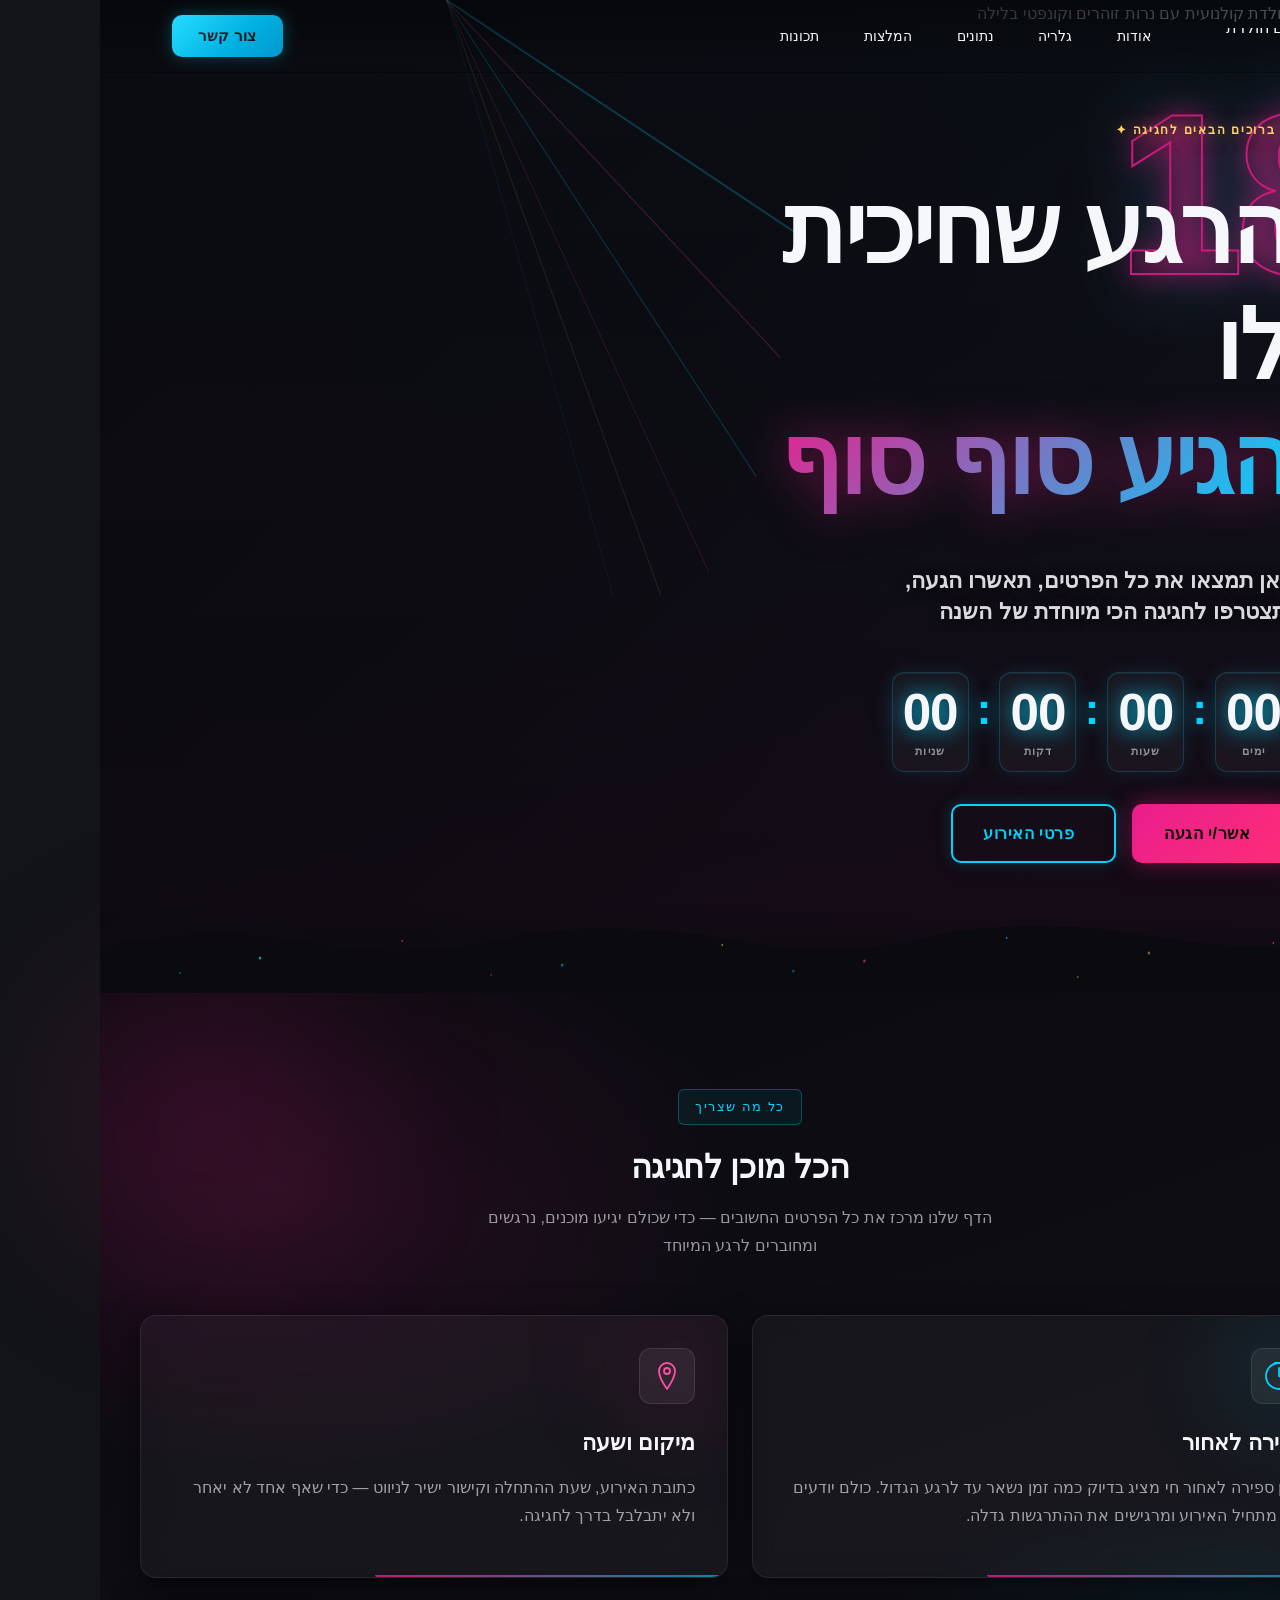
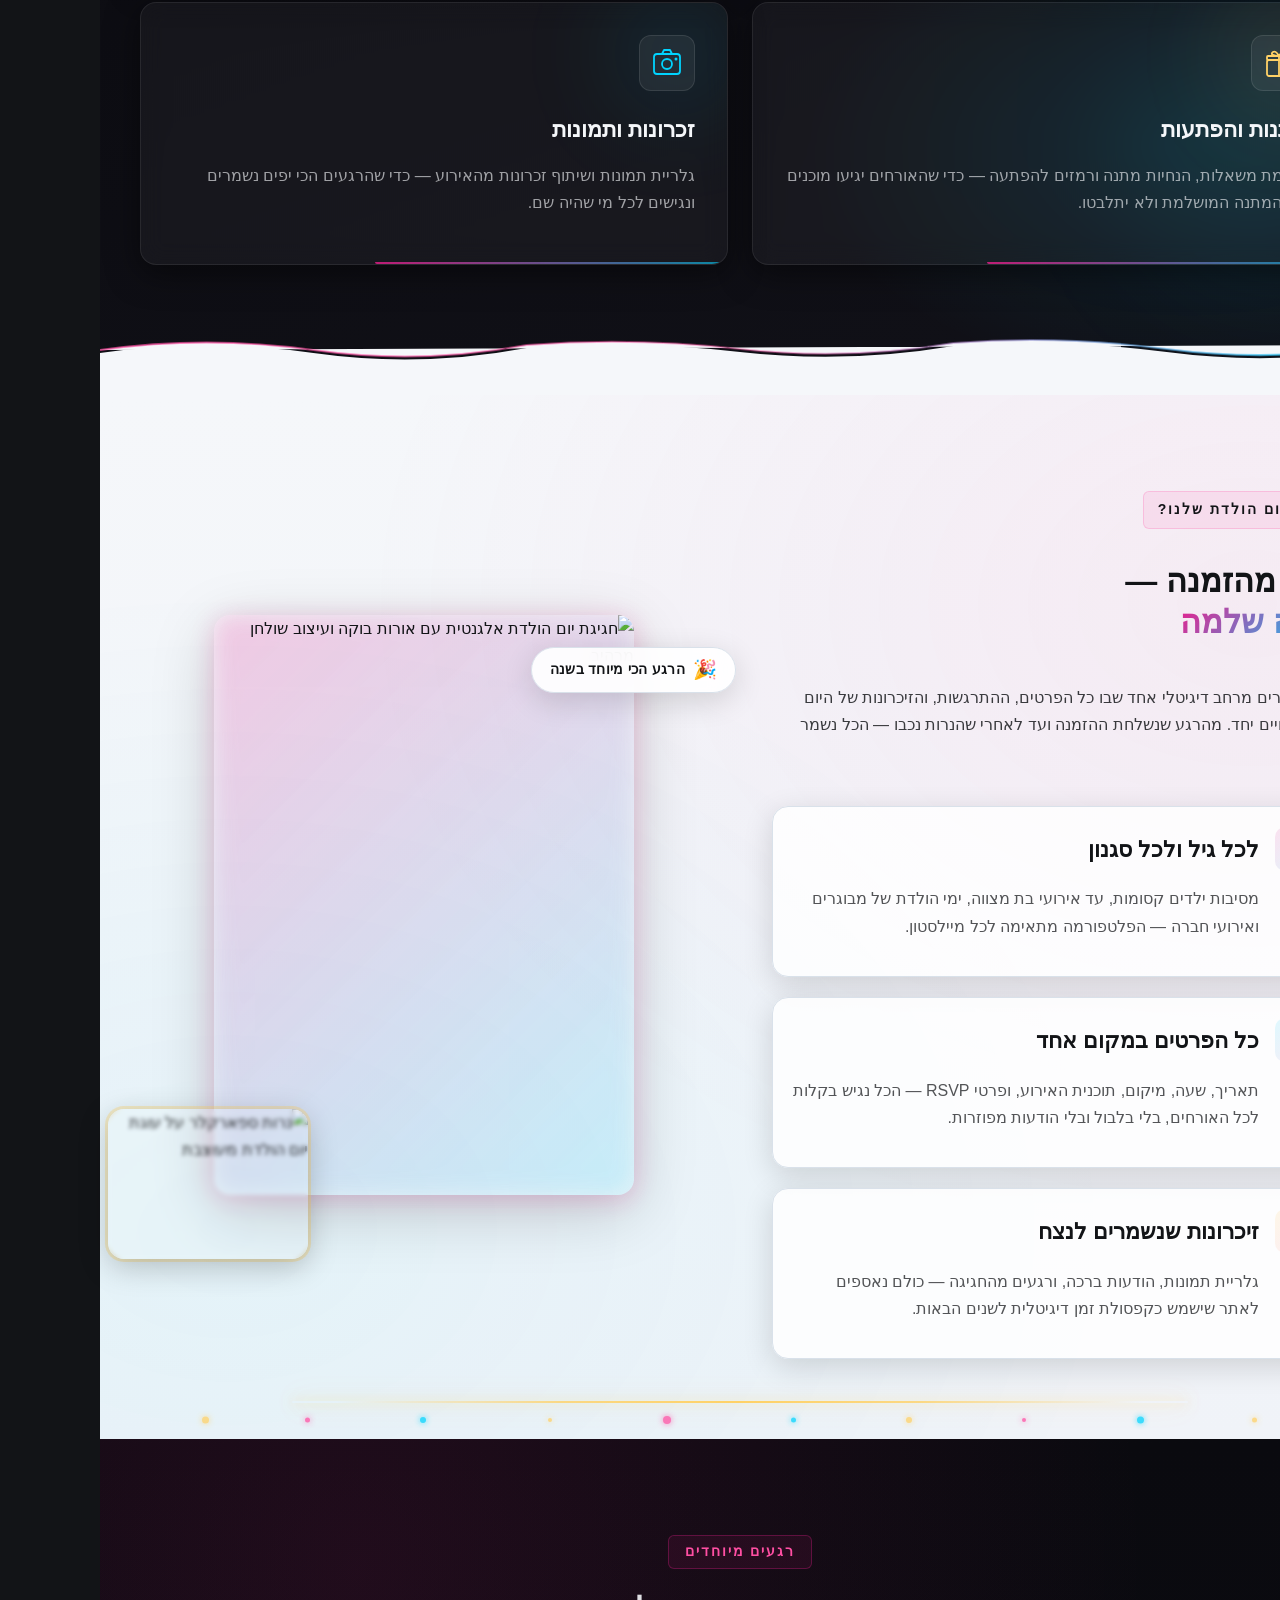
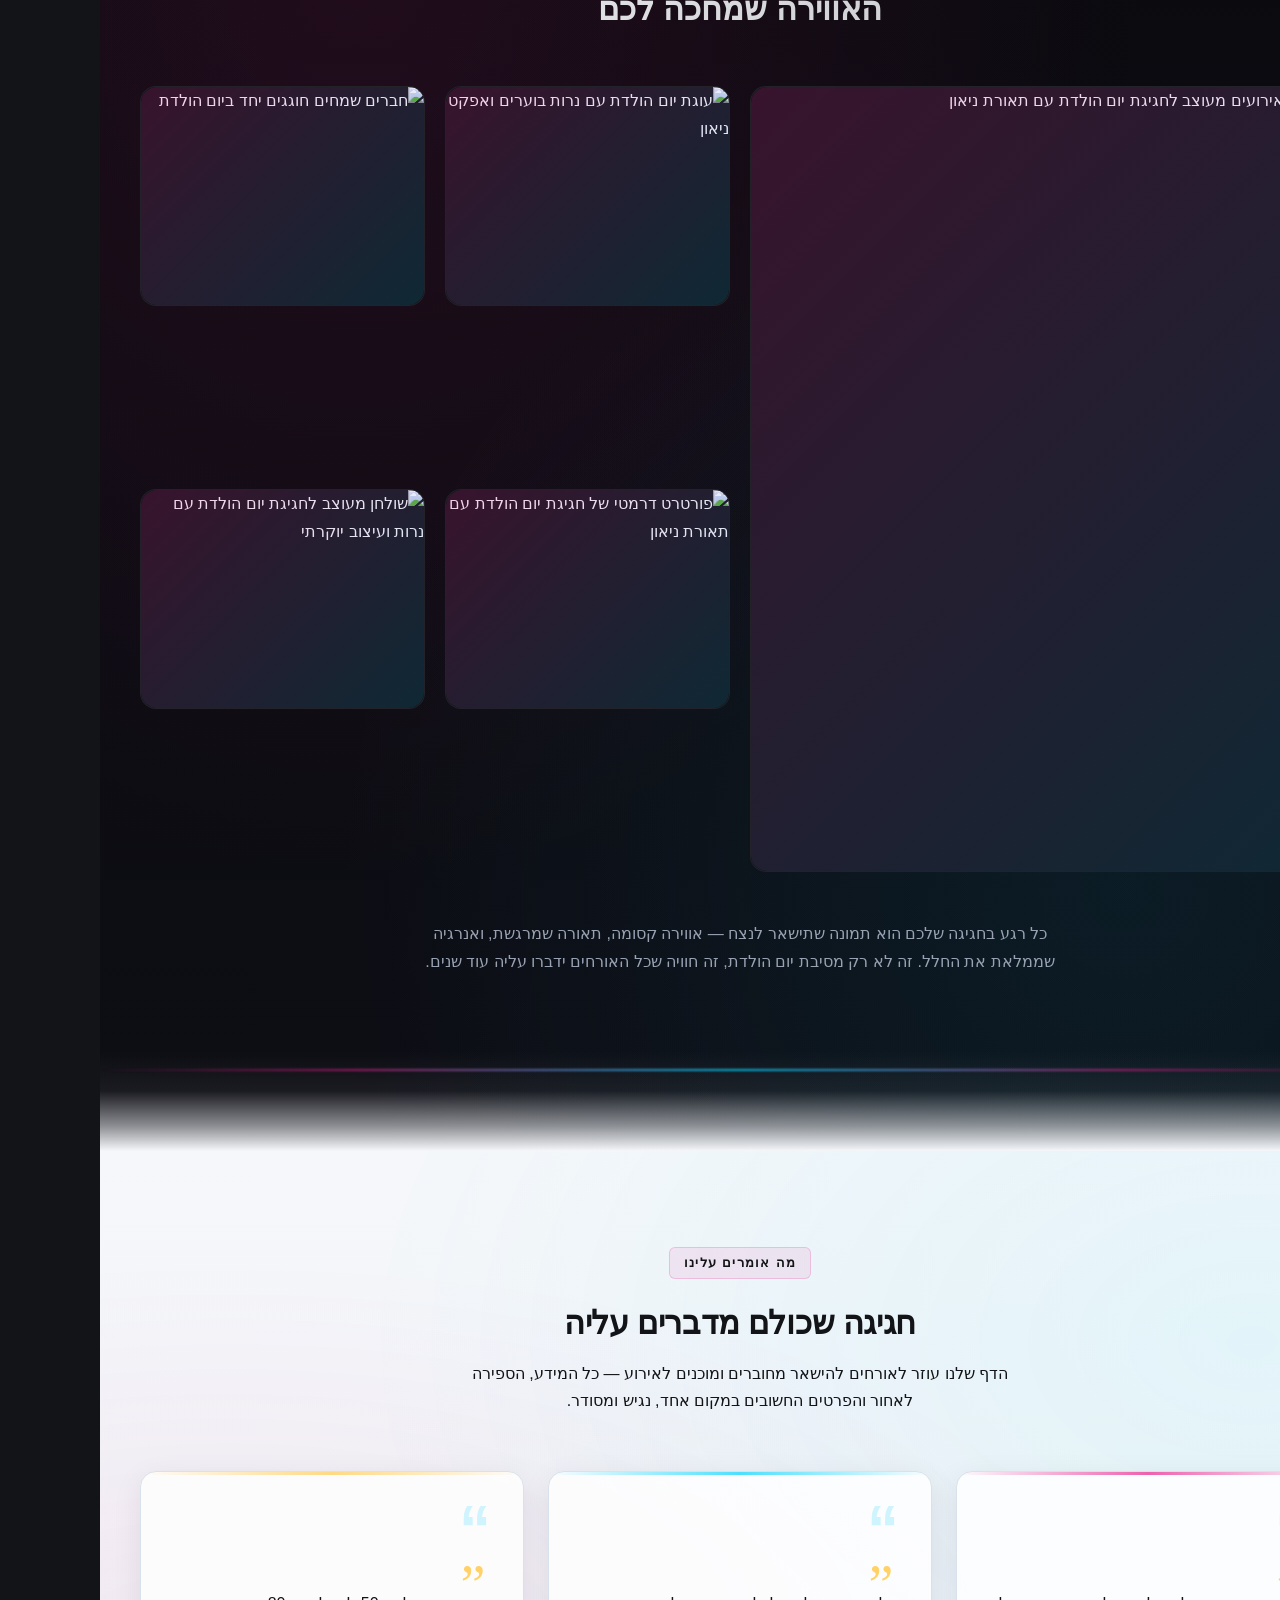
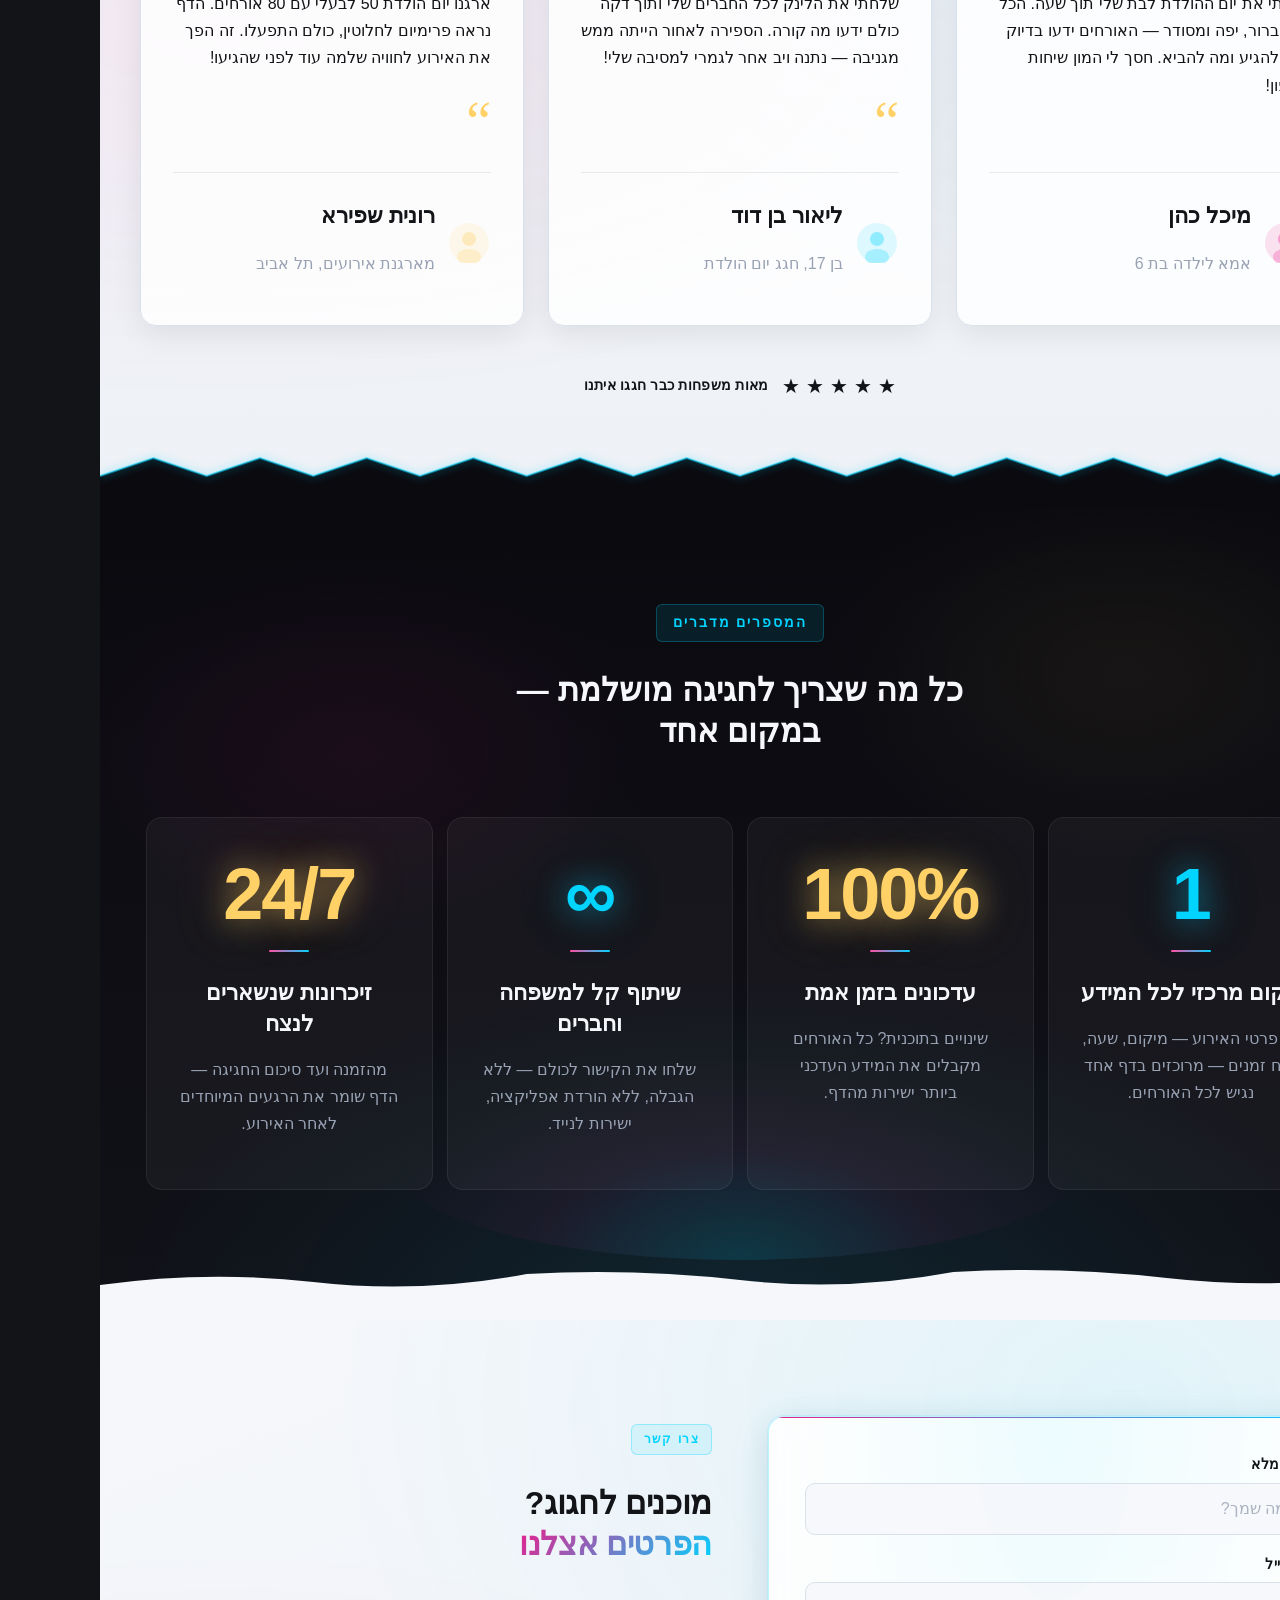
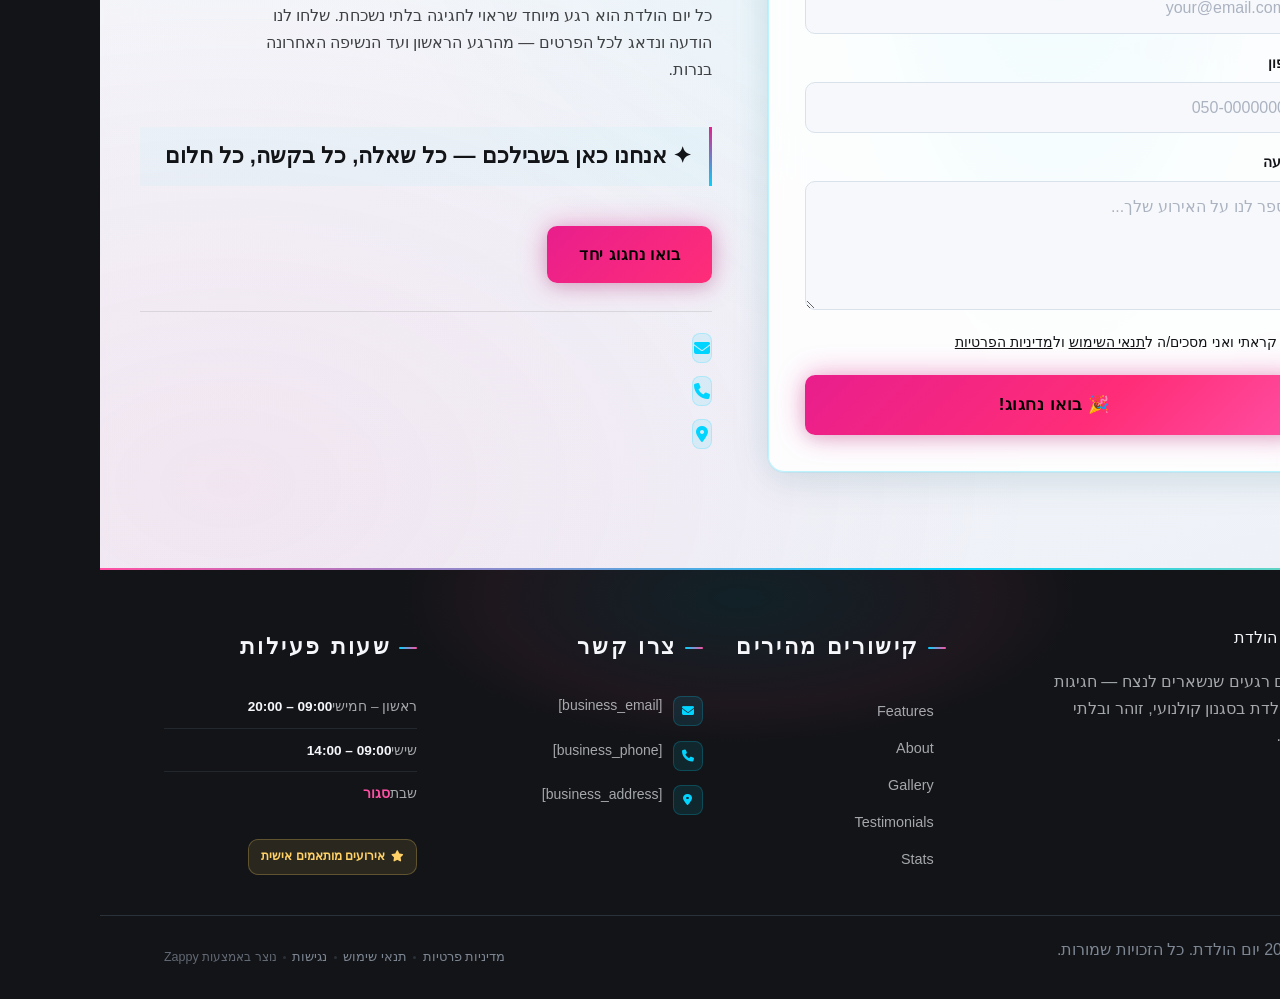
==== commit a4efe19c: "Background sync: Progressive GitHub Sync" ====
--- a/index.html
+++ b/index.html
@@ -362,7 +362,7 @@
   <div class="nav-container">
     <div class="nav-right-group"><div class="nav-brand">
       <a href="/" class="logo-link"><img class="logo" src="/assets/site-----image-1.webp" alt="יום הולדת"></a>
-    </div><ul class="nav-menu" id="navMenu"><li><a href="#features">תכונות</a></li><li><a href="#about">אודות</a></li><li><a href="#gallery">גלריה</a></li><li><a href="#testimonials">המלצות</a></li><li><a href="#stats">נתונים</a></li></ul></div>
+    </div><ul class="nav-menu" id="navMenu"><li><a href="#about">אודות</a></li><li><a href="#gallery">גלריה</a></li><li><a href="#stats">נתונים</a></li><li><a href="#testimonials">המלצות</a></li><li><a href="#index-features-section">תכונות</a></li></ul></div>
 
     
 
@@ -812,7 +812,7 @@
 </script>
   
   <main id="main">
-    <section data-band-index="0" class="index-hero-section" data-layout-spec="בית-hero" dir="rtl" data-hero-type="fullscreen-scrim">
+    <section data-band-index="0" class="index-hero-section" data-layout-spec="בית-hero" dir="rtl" data-hero-type="fullscreen-scrim" id="zappy-section-0">
   <!-- Background Image -->
   <div class="index-hero-bg">
     <img loading="eager" fetchpriority="high" data-hero-bg="true" data-placeholder="index-hero-image-1" data-context="Cinematic birthday party scene at night: glowing birthday candles on a dark elegant cake, soft colorful confetti floating in the air, neon cyan and magenta bokeh lights in the background, premium party atmosphere, dark moody photography, electric glow effects, ultra-realistic, wide angle, high contrast lighting" width="1200" height="700" src="/assets/site-index-hero-image-1.webp" alt="מסיבת יום הולדת קולנועית עם נרות זוהרים וקונפטי בלילה">
@@ -915,59 +915,59 @@
 
 </section>
 
-<section data-band-index="1" class="index-features-section" data-layout-spec="בית-features" dir="rtl">
+<section data-band-index="1" class="index-features-section" data-layout-spec="בית-features" dir="rtl" id="zappy-section-1">
   <!-- Background glow orbs -->
-  <div class="index-features-section__orb index-features-section__orb--magenta" aria-hidden="true"></div>
-  <div class="index-features-section__orb index-features-section__orb--cyan" aria-hidden="true"></div>
-
-  <div class="index-features-section__container">
+  <div class="index-features-section__orb index-features-section__orb--magenta" aria-hidden="true" id="zappy-section-2"></div>
+  <div class="index-features-section__orb index-features-section__orb--cyan" aria-hidden="true" id="zappy-section-3"></div>
+
+  <div class="index-features-section__container" id="zappy-section-4">
     <!-- Section Header -->
-    <div class="index-features-section__header">
+    <div class="index-features-section__header" id="zappy-section-5">
       <span class="index-features-section__eyebrow">כל מה שצריך</span>
       <h2 class="index-features-section__title">הכל מוכן לחגיגה</h2>
       <p class="index-features-section__subtitle">הדף שלנו מרכז את כל הפרטים החשובים — כדי שכולם יגיעו מוכנים, נרגשים ומחוברים לרגע המיוחד</p>
     </div>
 
     <!-- Features Grid -->
-    <div class="index-features-section__grid">
+    <div class="index-features-section__grid" id="zappy-section-6">
 
       <!-- Card 1: Countdown -->
-      <article class="index-features-section__card">
-        <div class="index-features-section__card-glow index-features-section__card-glow--cyan" aria-hidden="true"></div>
-        <div class="index-features-section__icon-wrap">
+      <article class="index-features-section__card" id="zappy-section-7">
+        <div class="index-features-section__card-glow index-features-section__card-glow--cyan" aria-hidden="true" id="zappy-section-8"></div>
+        <div class="index-features-section__icon-wrap" id="zappy-section-9">
           <svg class="index-features-section__icon" data-element-type="icon" data-icon-type="svg" width="32" height="32" viewBox="0 0 32 32" fill="none" xmlns="http://www.w3.org/2000/svg" aria-hidden="true">
             <circle cx="16" cy="16" r="13" stroke="currentColor" stroke-width="1.8"></circle>
             <polyline points="16,8 16,16 21,19" stroke="currentColor" stroke-width="1.8" stroke-linecap="round" stroke-linejoin="round"></polyline>
             <line x1="12" y1="3" x2="20" y2="3" stroke="currentColor" stroke-width="1.8" stroke-linecap="round"></line>
           </svg>
         </div>
-        <div class="index-features-section__card-content">
+        <div class="index-features-section__card-content" id="zappy-section-10">
           <h3 class="index-features-section__card-title">ספירה לאחור</h3>
           <p class="index-features-section__card-text">שעון ספירה לאחור חי מציג בדיוק כמה זמן נשאר עד לרגע הגדול. כולם יודעים מתי מתחיל האירוע ומרגישים את ההתרגשות גדלה.</p>
         </div>
-        <div class="index-features-section__card-border" aria-hidden="true"></div>
+        <div class="index-features-section__card-border" aria-hidden="true" id="zappy-section-11"></div>
       </article>
 
       <!-- Card 2: Location & Timing -->
-      <article class="index-features-section__card">
-        <div class="index-features-section__card-glow index-features-section__card-glow--magenta" aria-hidden="true"></div>
-        <div class="index-features-section__icon-wrap">
+      <article class="index-features-section__card" id="zappy-section-12">
+        <div class="index-features-section__card-glow index-features-section__card-glow--magenta" aria-hidden="true" id="zappy-section-13"></div>
+        <div class="index-features-section__icon-wrap" id="zappy-section-14">
           <svg class="index-features-section__icon" data-element-type="icon" data-icon-type="svg" width="32" height="32" viewBox="0 0 32 32" fill="none" xmlns="http://www.w3.org/2000/svg" aria-hidden="true">
             <path d="M16 3C11.582 3 8 6.582 8 11c0 6.627 8 18 8 18s8-11.373 8-18c0-4.418-3.582-8-8-8z" stroke="currentColor" stroke-width="1.8" stroke-linejoin="round"></path>
             <circle cx="16" cy="11" r="3" stroke="currentColor" stroke-width="1.8"></circle>
           </svg>
         </div>
-        <div class="index-features-section__card-content">
+        <div class="index-features-section__card-content" id="zappy-section-15">
           <h3 class="index-features-section__card-title">מיקום ושעה</h3>
           <p class="index-features-section__card-text">כתובת האירוע, שעת ההתחלה וקישור ישיר לניווט — כדי שאף אחד לא יאחר ולא יתבלבל בדרך לחגיגה.</p>
         </div>
-        <div class="index-features-section__card-border" aria-hidden="true"></div>
+        <div class="index-features-section__card-border" aria-hidden="true" id="zappy-section-16"></div>
       </article>
 
       <!-- Card 3: Gift & Surprise -->
-      <article class="index-features-section__card">
-        <div class="index-features-section__card-glow index-features-section__card-glow--gold" aria-hidden="true"></div>
-        <div class="index-features-section__icon-wrap">
+      <article class="index-features-section__card" id="zappy-section-17">
+        <div class="index-features-section__card-glow index-features-section__card-glow--gold" aria-hidden="true" id="zappy-section-18"></div>
+        <div class="index-features-section__icon-wrap" id="zappy-section-19">
           <svg class="index-features-section__icon" data-element-type="icon" data-icon-type="svg" width="32" height="32" viewBox="0 0 32 32" fill="none" xmlns="http://www.w3.org/2000/svg" aria-hidden="true">
             <rect x="4" y="13" width="24" height="16" rx="2" stroke="currentColor" stroke-width="1.8"></rect>
             <rect x="4" y="9" width="24" height="4" rx="1" stroke="currentColor" stroke-width="1.8"></rect>
@@ -976,17 +976,17 @@
             <path d="M16 9C16 9 19 3 22 5s0 4-6 4" stroke="currentColor" stroke-width="1.8" stroke-linecap="round" stroke-linejoin="round"></path>
           </svg>
         </div>
-        <div class="index-features-section__card-content">
+        <div class="index-features-section__card-content" id="zappy-section-20">
           <h3 class="index-features-section__card-title">מתנות והפתעות</h3>
           <p class="index-features-section__card-text">רשימת משאלות, הנחיות מתנה ורמזים להפתעה — כדי שהאורחים יגיעו מוכנים עם המתנה המושלמת ולא יתלבטו.</p>
         </div>
-        <div class="index-features-section__card-border" aria-hidden="true"></div>
+        <div class="index-features-section__card-border" aria-hidden="true" id="zappy-section-21"></div>
       </article>
 
       <!-- Card 4: Memories & Photos -->
-      <article class="index-features-section__card">
-        <div class="index-features-section__card-glow index-features-section__card-glow--cyan" aria-hidden="true"></div>
-        <div class="index-features-section__icon-wrap">
+      <article class="index-features-section__card" id="zappy-section-22">
+        <div class="index-features-section__card-glow index-features-section__card-glow--cyan" aria-hidden="true" id="zappy-section-23"></div>
+        <div class="index-features-section__icon-wrap" id="zappy-section-24">
           <svg class="index-features-section__icon" data-element-type="icon" data-icon-type="svg" width="32" height="32" viewBox="0 0 32 32" fill="none" xmlns="http://www.w3.org/2000/svg" aria-hidden="true">
             <rect x="3" y="7" width="26" height="20" rx="3" stroke="currentColor" stroke-width="1.8"></rect>
             <circle cx="16" cy="17" r="5" stroke="currentColor" stroke-width="1.8"></circle>
@@ -994,18 +994,18 @@
             <circle cx="25" cy="12" r="1.5" fill="currentColor"></circle>
           </svg>
         </div>
-        <div class="index-features-section__card-content">
+        <div class="index-features-section__card-content" id="zappy-section-25">
           <h3 class="index-features-section__card-title">זכרונות ותמונות</h3>
           <p class="index-features-section__card-text">גלריית תמונות ושיתוף זכרונות מהאירוע — כדי שהרגעים הכי יפים נשמרים ונגישים לכל מי שהיה שם.</p>
         </div>
-        <div class="index-features-section__card-border" aria-hidden="true"></div>
+        <div class="index-features-section__card-border" aria-hidden="true" id="zappy-section-26"></div>
       </article>
 
     </div>
   </div>
 
   <!-- Bottom Wave Divider -->
-  <div class="index-features-section__divider-wrapper">
+  <div class="index-features-section__divider-wrapper" id="zappy-section-27">
     <svg data-no-icon-edit="true" aria-hidden="true" viewBox="0 0 1200 90" preserveAspectRatio="none" xmlns="http://www.w3.org/2000/svg">
       <defs>
         <linearGradient id="wave-stroke-grad" x1="0%" y1="0%" x2="100%" y2="0%">
@@ -1154,7 +1154,7 @@
   </div>
 </section>
 
-<section data-band-index="4" class="index-testimonials-section" data-layout-spec="בית-testimonials" dir="rtl">
+<section data-band-index="4" class="index-testimonials-section" data-layout-spec="בית-testimonials" dir="rtl" id="zappy-section-30">
   <div class="index-testimonials-container">
 
     <!-- Section Header -->
@@ -1168,7 +1168,7 @@
     <div class="index-testimonials-grid">
 
       <!-- Card 1: Parent planning for young child -->
-      <article class="index-testimonials-card">
+      <article class="index-testimonials-card" id="zappy-section-31">
         <div class="index-testimonials-quote-mark" aria-hidden="true">“</div>
         <blockquote class="index-testimonials-quote">
           <p>הכנתי את יום ההולדת לבת שלי תוך שעה. הכל היה ברור, יפה ומסודר — האורחים ידעו בדיוק לאן להגיע ומה להביא. חסך לי המון שיחות טלפון!</p>
@@ -1190,7 +1190,7 @@
       </article>
 
       <!-- Card 2: Tech-forward teen -->
-      <article class="index-testimonials-card">
+      <article class="index-testimonials-card" id="zappy-section-32">
         <div class="index-testimonials-quote-mark" aria-hidden="true">“</div>
         <blockquote class="index-testimonials-quote">
           <p>שלחתי את הלינק לכל החברים שלי ותוך דקה כולם ידעו מה קורה. הספירה לאחור הייתה ממש מגניבה — נתנה ויב אחר לגמרי למסיבה שלי!</p>
@@ -1212,7 +1212,7 @@
       </article>
 
       <!-- Card 3: Adult milestone event organizer -->
-      <article class="index-testimonials-card">
+      <article class="index-testimonials-card" id="zappy-section-33">
         <div class="index-testimonials-quote-mark" aria-hidden="true">“</div>
         <blockquote class="index-testimonials-quote">
           <p>ארגנו יום הולדת 50 לבעלי עם 80 אורחים. הדף נראה פרימיום לחלוטין, כולם התפעלו. זה הפך את האירוע לחוויה שלמה עוד לפני שהגיעו!</p>
@@ -1273,25 +1273,25 @@
       <h2 class="index-stats-title">כל מה שצריך לחגיגה מושלמת —<br>במקום אחד</h2>
     </div>
     <div class="index-stats-grid">
-      <article class="index-stats-block">
+      <article class="index-stats-block" id="zappy-section-35">
         <div class="index-stats-number cyan">1</div>
         <div class="index-stats-divider"></div>
         <h3 class="index-stats-label">מקום מרכזי לכל המידע</h3>
         <p class="index-stats-desc">כל פרטי האירוע — מיקום, שעה, ולוח זמנים — מרוכזים בדף אחד נגיש לכל האורחים.</p>
       </article>
-      <article class="index-stats-block">
+      <article class="index-stats-block" id="zappy-section-36">
         <div class="index-stats-number gold">100%</div>
         <div class="index-stats-divider"></div>
         <h3 class="index-stats-label">עדכונים בזמן אמת</h3>
         <p class="index-stats-desc">שינויים בתוכנית? כל האורחים מקבלים את המידע העדכני ביותר ישירות מהדף.</p>
       </article>
-      <article class="index-stats-block">
+      <article class="index-stats-block" id="zappy-section-37">
         <div class="index-stats-number cyan">∞</div>
         <div class="index-stats-divider"></div>
         <h3 class="index-stats-label">שיתוף קל למשפחה וחברים</h3>
         <p class="index-stats-desc">שלחו את הקישור לכולם — ללא הגבלה, ללא הורדת אפליקציה, ישירות לנייד.</p>
       </article>
-      <article class="index-stats-block">
+      <article class="index-stats-block" id="zappy-section-38">
         <div class="index-stats-number gold">24/7</div>
         <div class="index-stats-divider"></div>
         <h3 class="index-stats-label">זיכרונות שנשארים לנצח</h3>
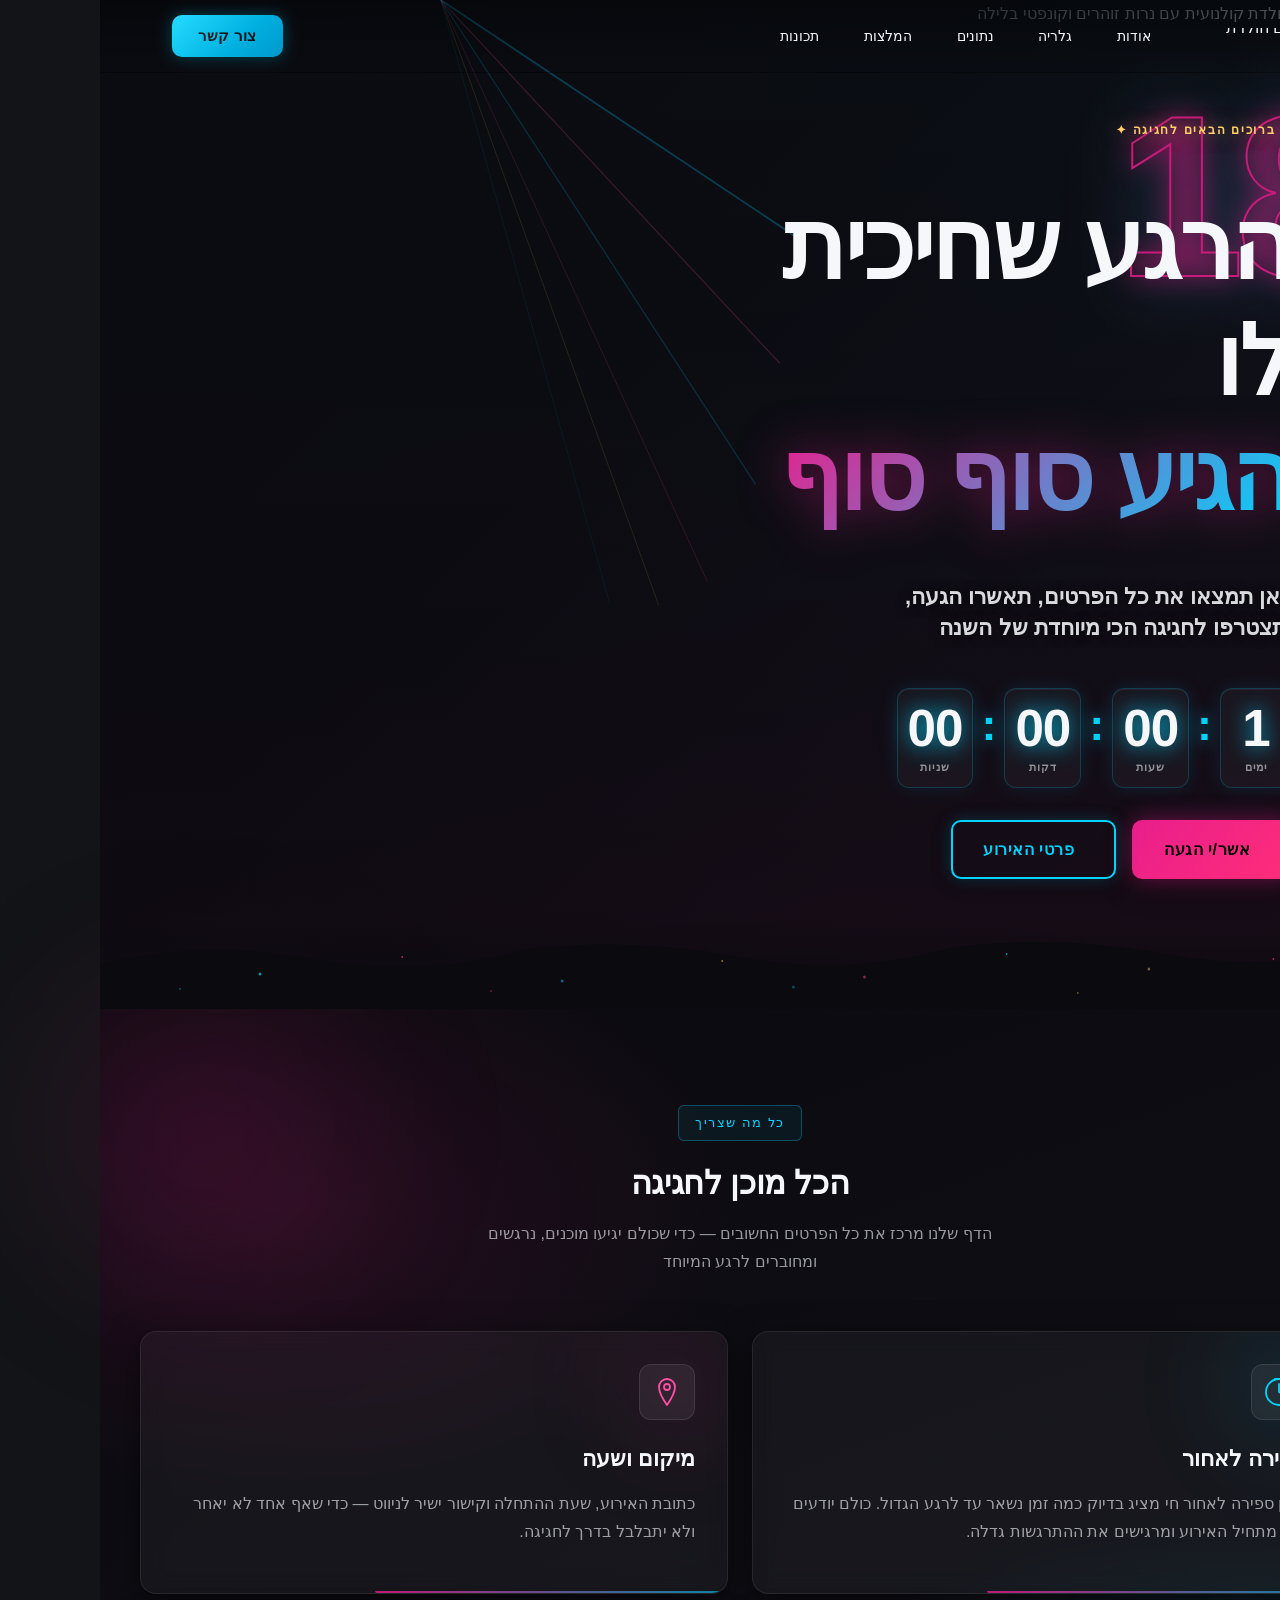
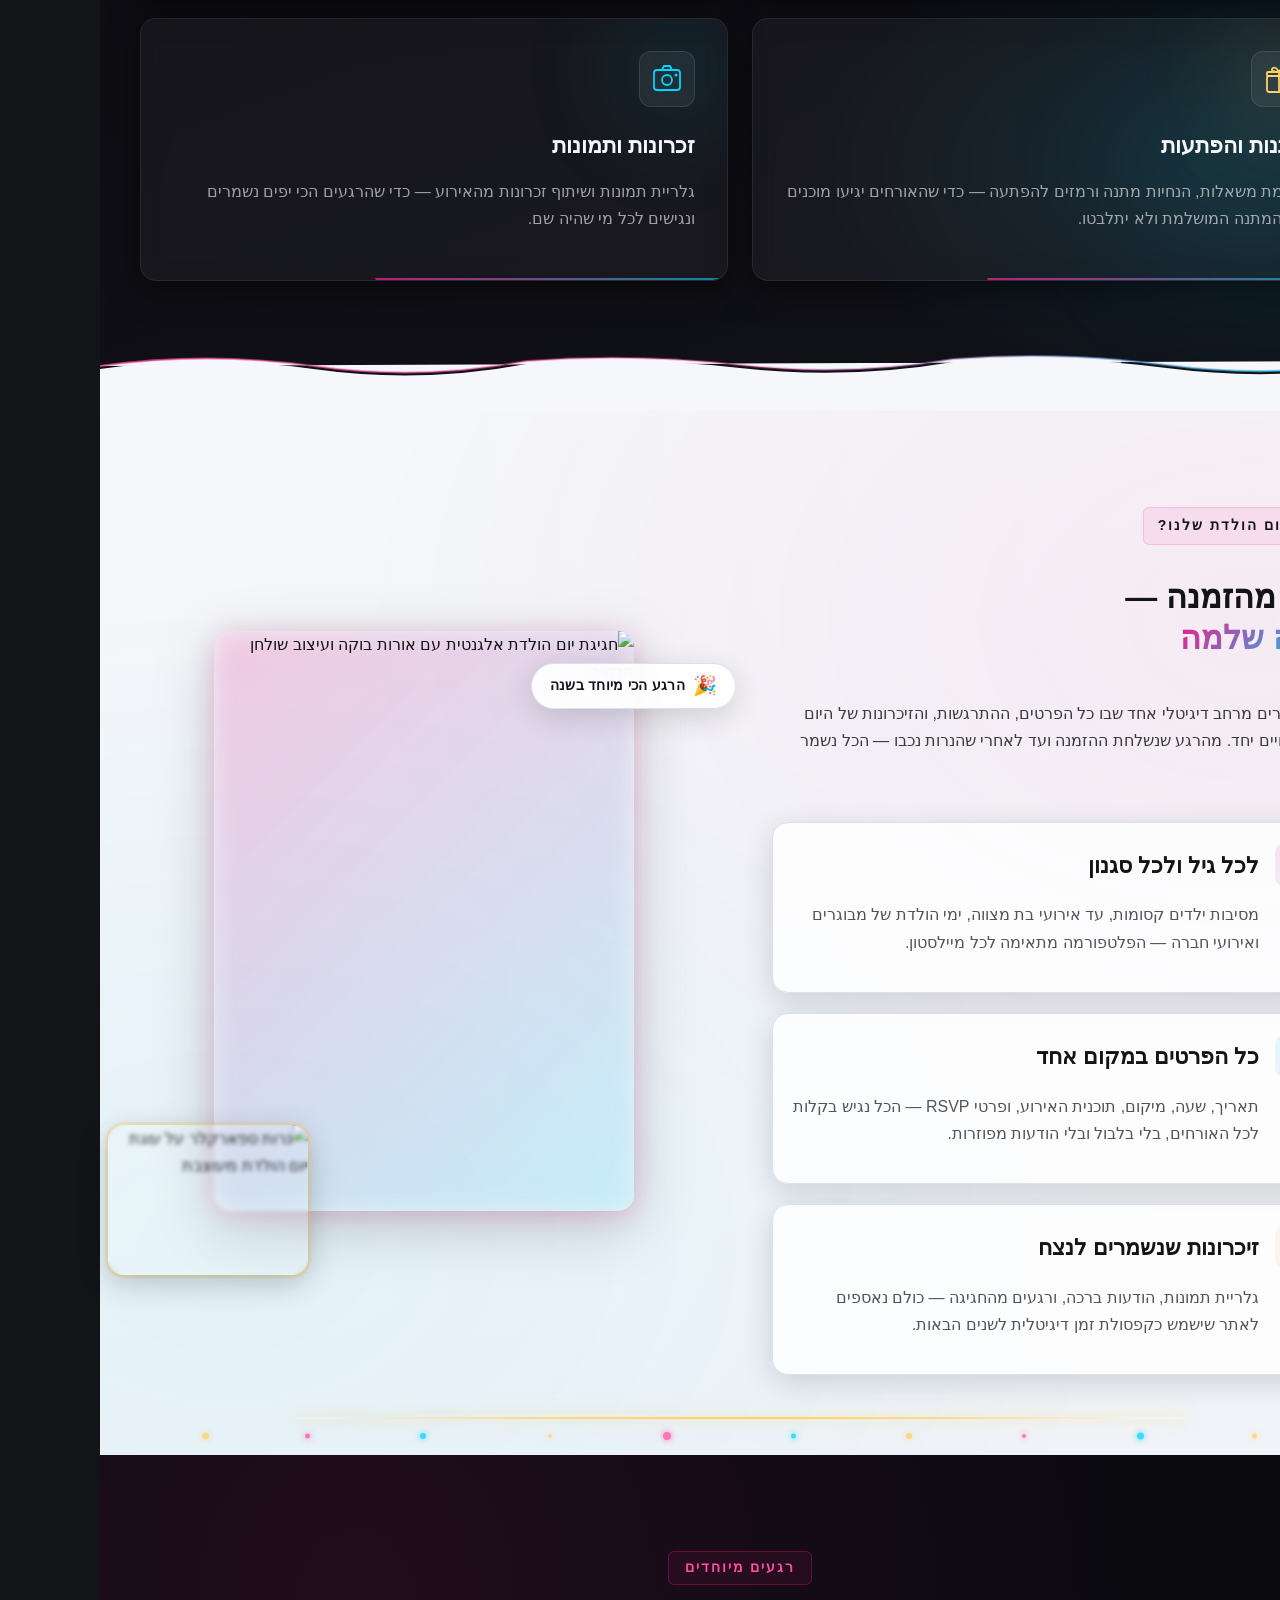
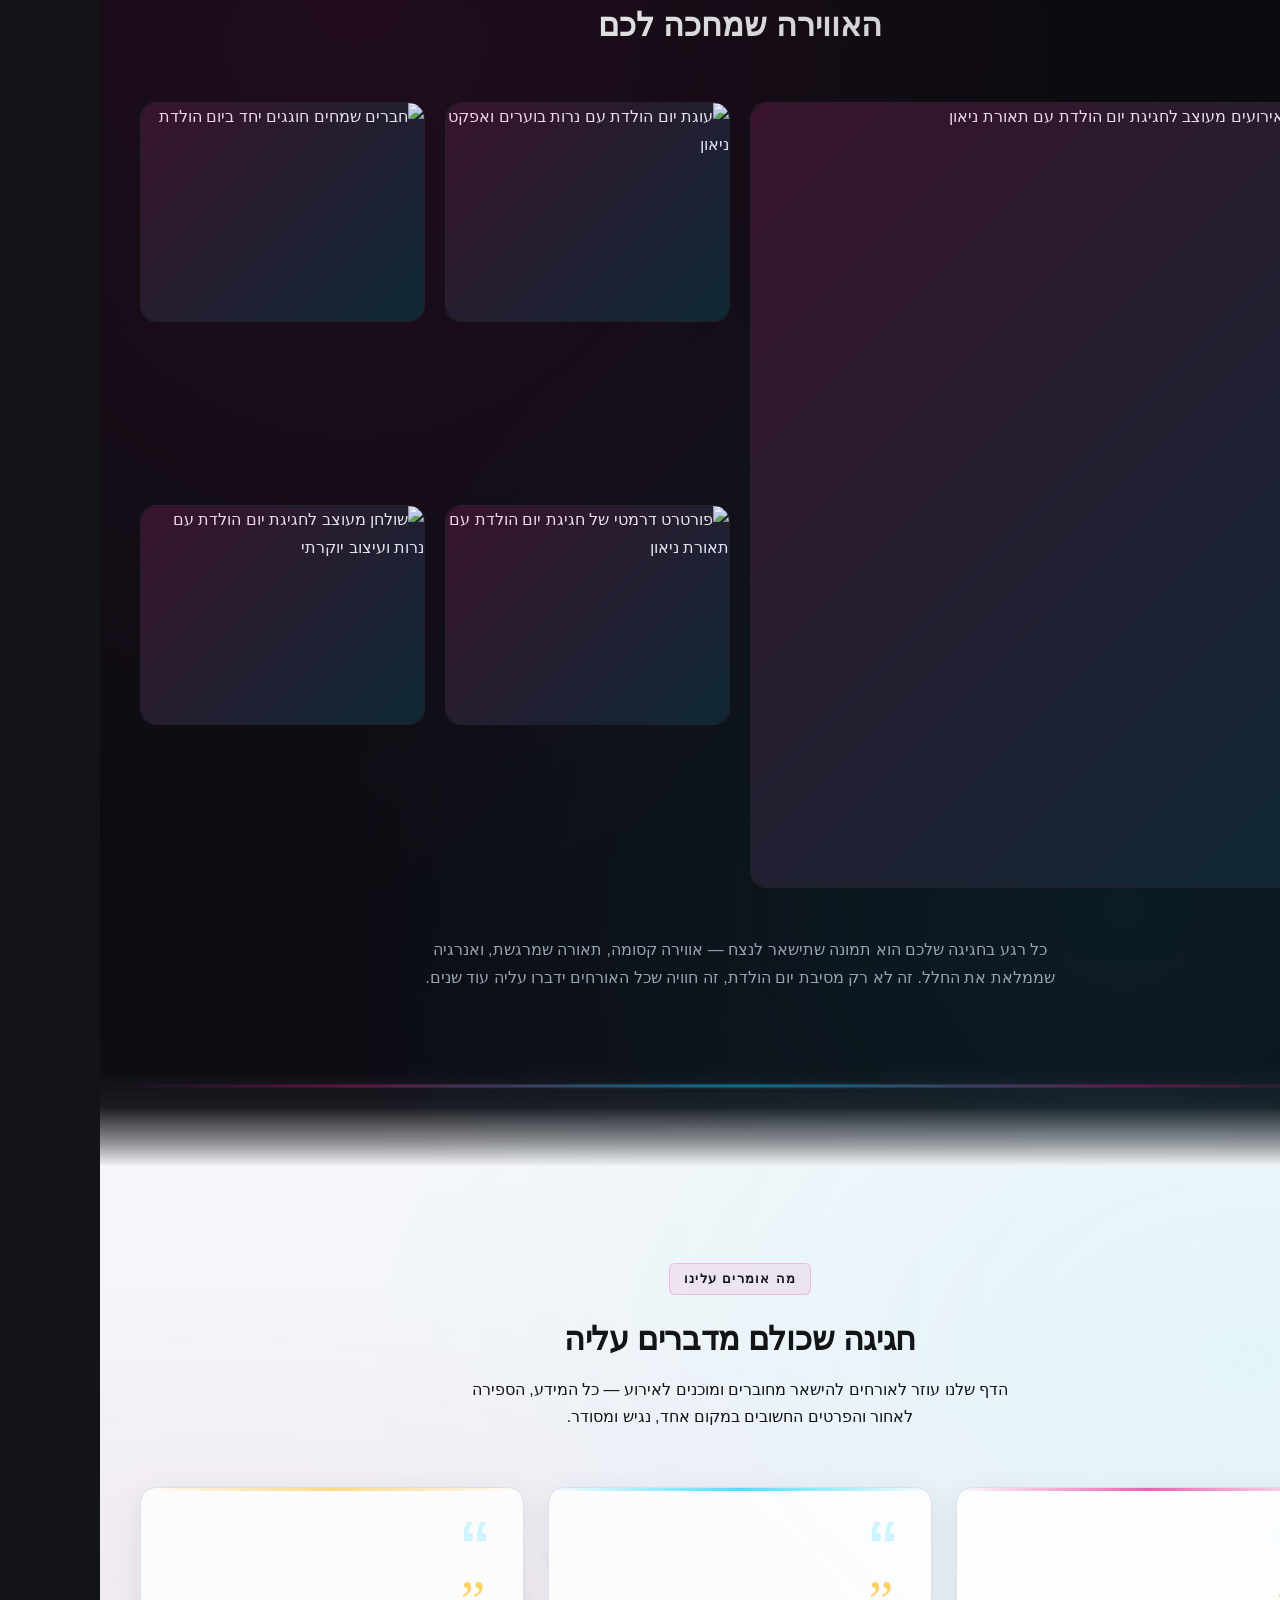
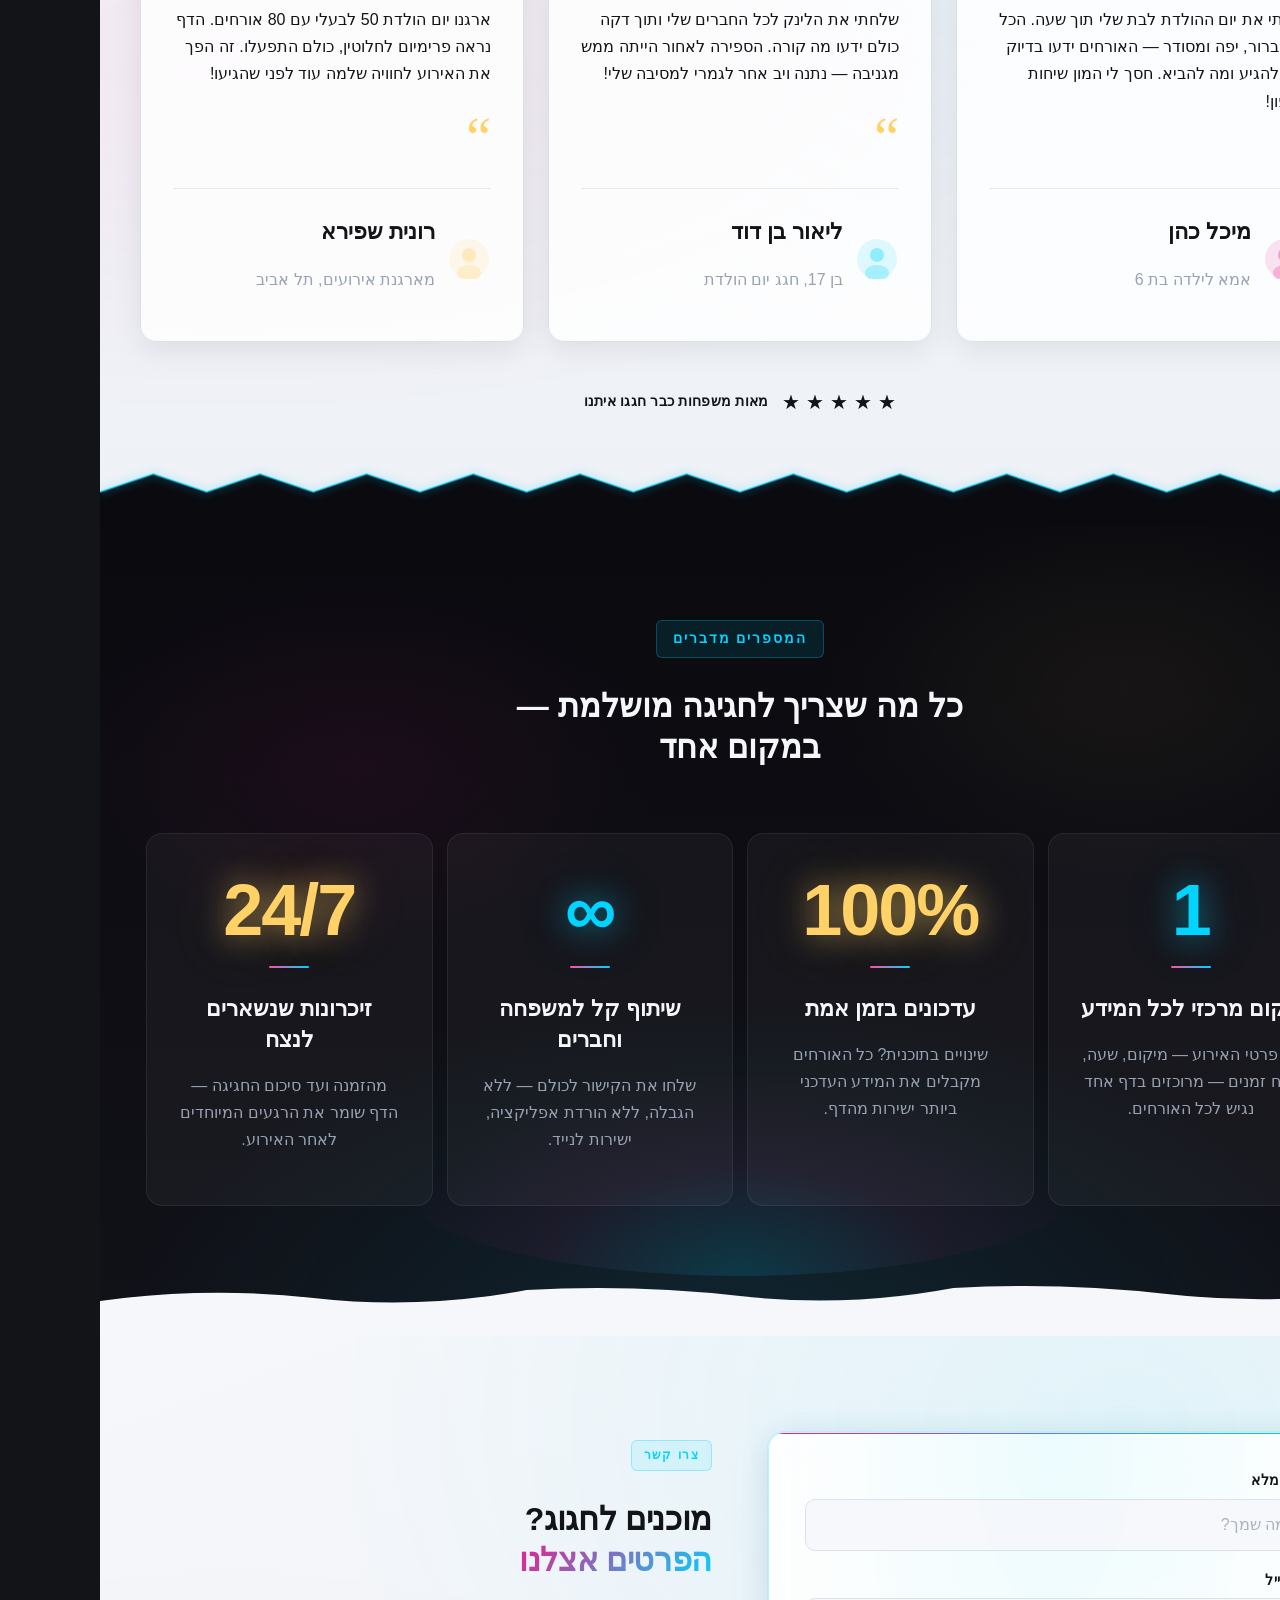
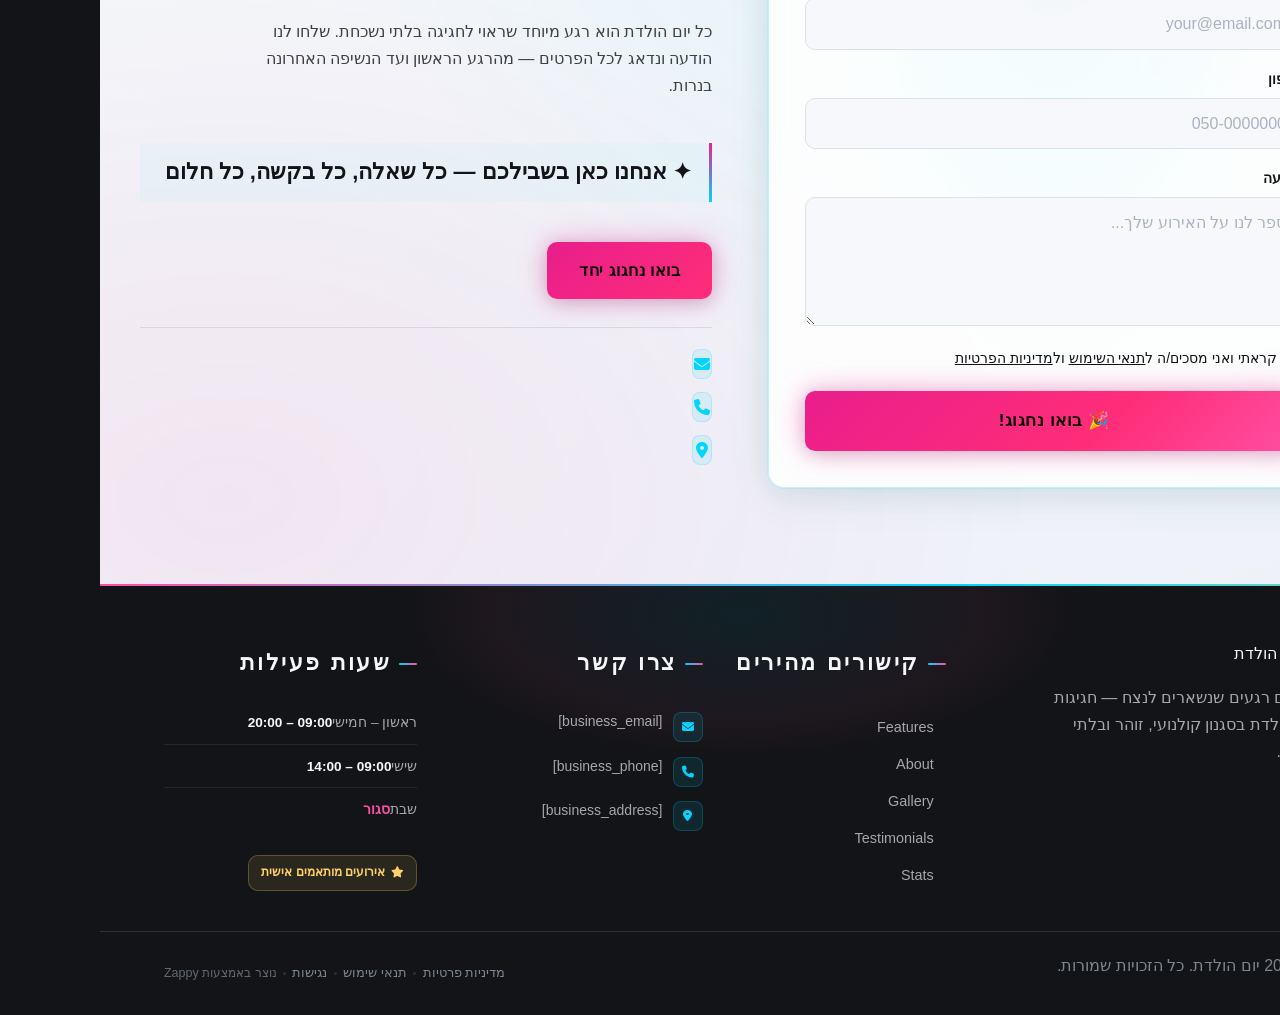
==== commit fc0bfe2a: "Incremental sync: 1 page(s) — update_text" ====
--- a/index.html
+++ b/index.html
@@ -815,7 +815,7 @@
     <section data-band-index="0" class="index-hero-section" data-layout-spec="בית-hero" dir="rtl" data-hero-type="fullscreen-scrim" id="zappy-section-0">
   <!-- Background Image -->
   <div class="index-hero-bg">
-    <img loading="eager" fetchpriority="high" data-hero-bg="true" data-placeholder="index-hero-image-1" data-context="Cinematic birthday party scene at night: glowing birthday candles on a dark elegant cake, soft colorful confetti floating in the air, neon cyan and magenta bokeh lights in the background, premium party atmosphere, dark moody photography, electric glow effects, ultra-realistic, wide angle, high contrast lighting" width="1200" height="700" src="/assets/site-index-hero-image-1.webp" alt="מסיבת יום הולדת קולנועית עם נרות זוהרים וקונפטי בלילה">
+    <img loading="eager" fetchpriority="high" data-hero-bg="true" data-placeholder="index-hero-image-1" data-context="Cinematic birthday party scene at night: glowing birthday candles on a dark elegant cake, soft colorful confetti floating in the air, neon cyan and magenta bokeh lights in the background, premium party atmosphere, dark moody photography, electric glow effects, ultra-realistic, wide angle, high contrast lighting" width="1200" height="700" src="/assets/site-index-hero-image-1.webp" alt="מסיבת יום הולדת קולנועית עם נרות זוהרים וקונפטי בלילה" data-hero-background="true" data-element-type="image" data-element-id="img-1778759356225-0vv73ju3o">
   </div>
 
   <!-- Scrim Overlay -->
@@ -839,10 +839,10 @@
     <div class="index-hero-content">
 
       <!-- Eyebrow label -->
-      <span class="index-hero-eyebrow">✦ ברוכים הבאים לחגיגה ✦</span>
-
-      <!-- H1 -->
-      <h1 class="index-hero-h1">הרגע שחיכית לו<br><span class="index-hero-h1-accent">הגיע סוף סוף</span></h1>
+      <p><span class="index-hero-eyebrow">✦ ברוכים הבאים לחגיגה ✦</span>
+
+      
+      </p><!-- H1 --><h1 class="index-hero-h1" style="">הרגע שחיכית לו<br><span class="index-hero-h1-accent" style="color: rgb(0, 0, 0) !important;">הגיע סוף סוף</span></h1>
 
       <!-- Supporting subtitle -->
       <h3 class="index-hero-subtitle">כאן תמצאו את כל הפרטים, תאשרו הגעה,<br class="index-hero-br"> ותצטרפו לחגיגה הכי מיוחדת של השנה</h3>
@@ -850,7 +850,7 @@
       <!-- Countdown block -->
       <div class="index-hero-countdown" aria-label="ספירה לאחור ליום ההולדת">
         <div class="index-hero-countdown-item">
-          <span class="index-hero-countdown-num" id="hero-days">00</span>
+          <span class="index-hero-countdown-num" id="hero-days" style="">1</span>
           <span class="index-hero-countdown-label">ימים</span>
         </div>
         <div class="index-hero-countdown-sep" aria-hidden="true">:</div>
@@ -872,11 +872,11 @@
 
       <!-- CTA Buttons -->
       <div class="index-hero-ctas">
-        <a href="#rsvp" class="index-hero-btn-primary">
+        <a href="#rsvp" class="index-hero-btn-primary" style="color: rgb(0, 0, 0) !important;" data-element-type="button" data-element-id="btn-1778759356210-59h5xsn0l" data-native-element="true">
           <i class="fa-solid fa-party-horn" aria-hidden="true"></i>
           אשר/י הגעה
         </a>
-        <a href="#details" class="index-hero-btn-secondary">
+        <a href="#details" class="index-hero-btn-secondary" data-element-type="button" data-element-id="btn-1778759356210-hdo96m070" data-native-element="true">
           <i class="fa-solid fa-calendar-star" aria-hidden="true"></i>
           פרטי האירוע
         </a>
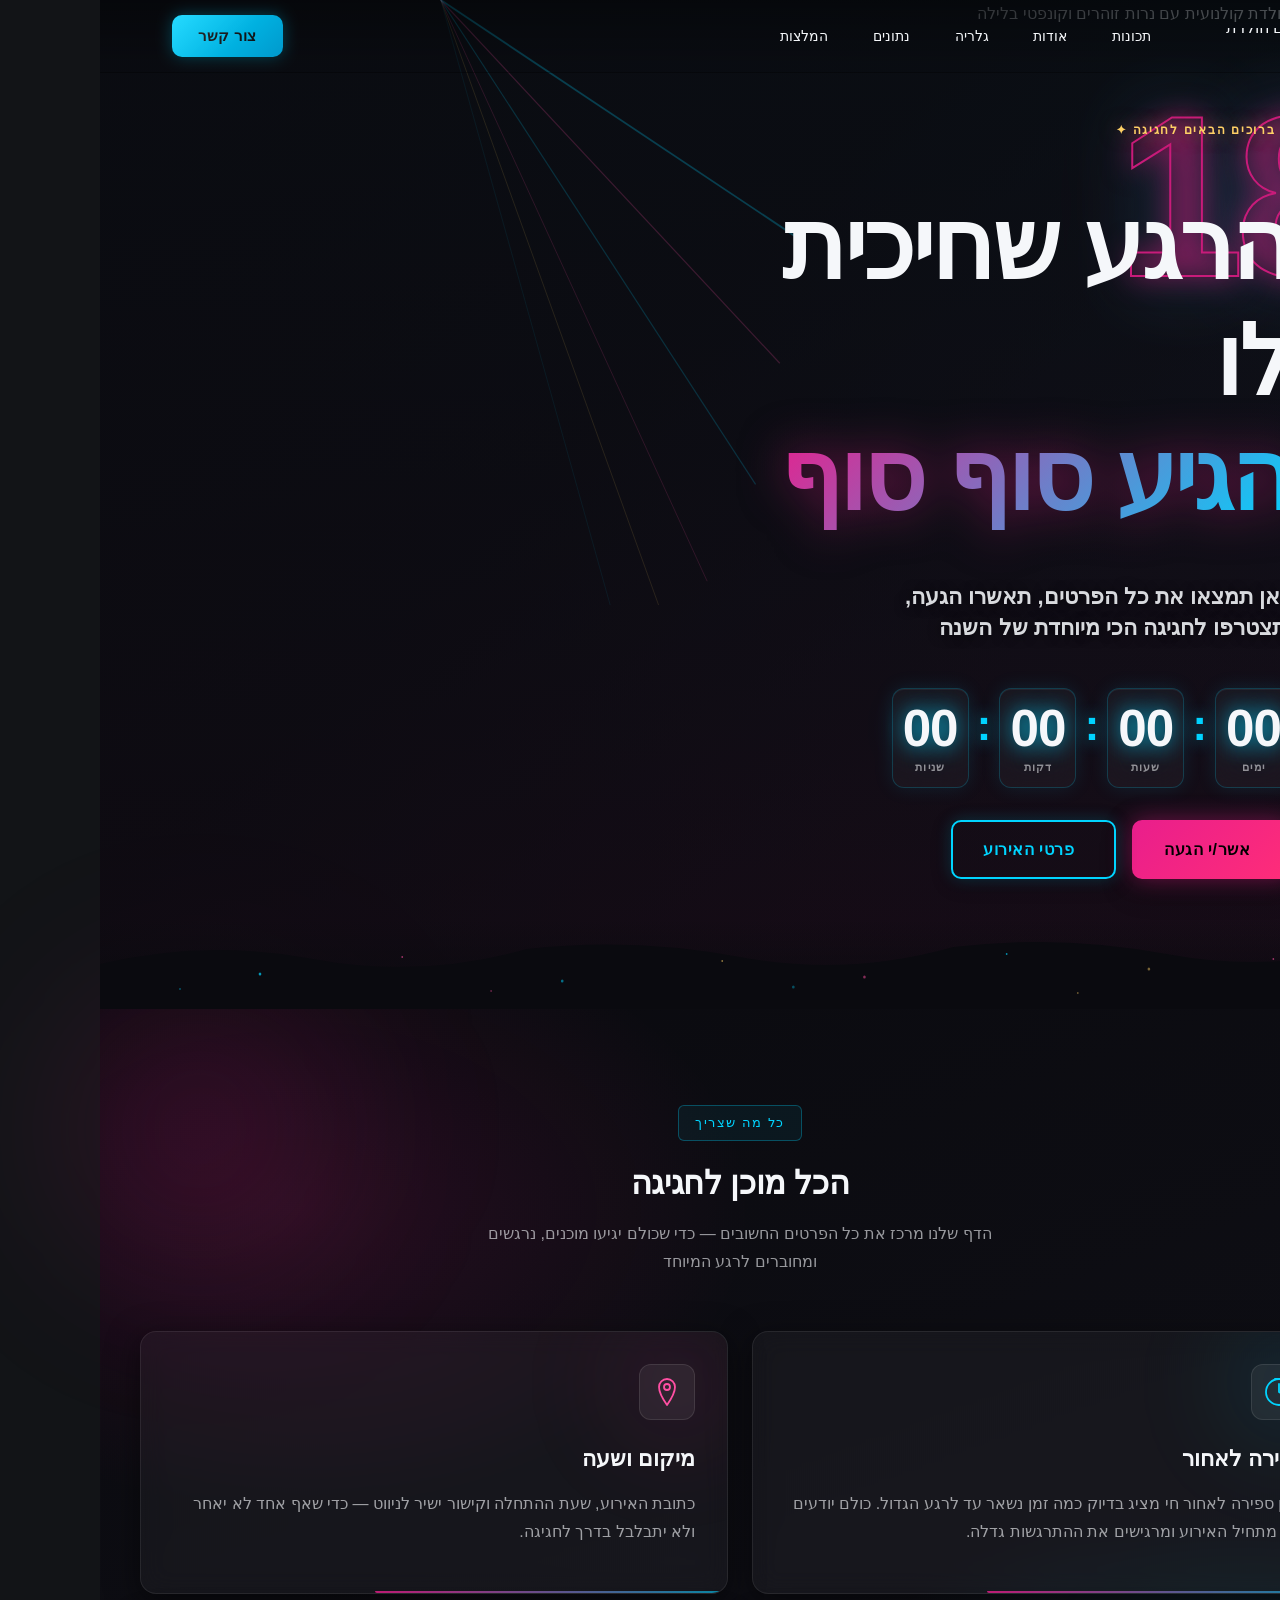
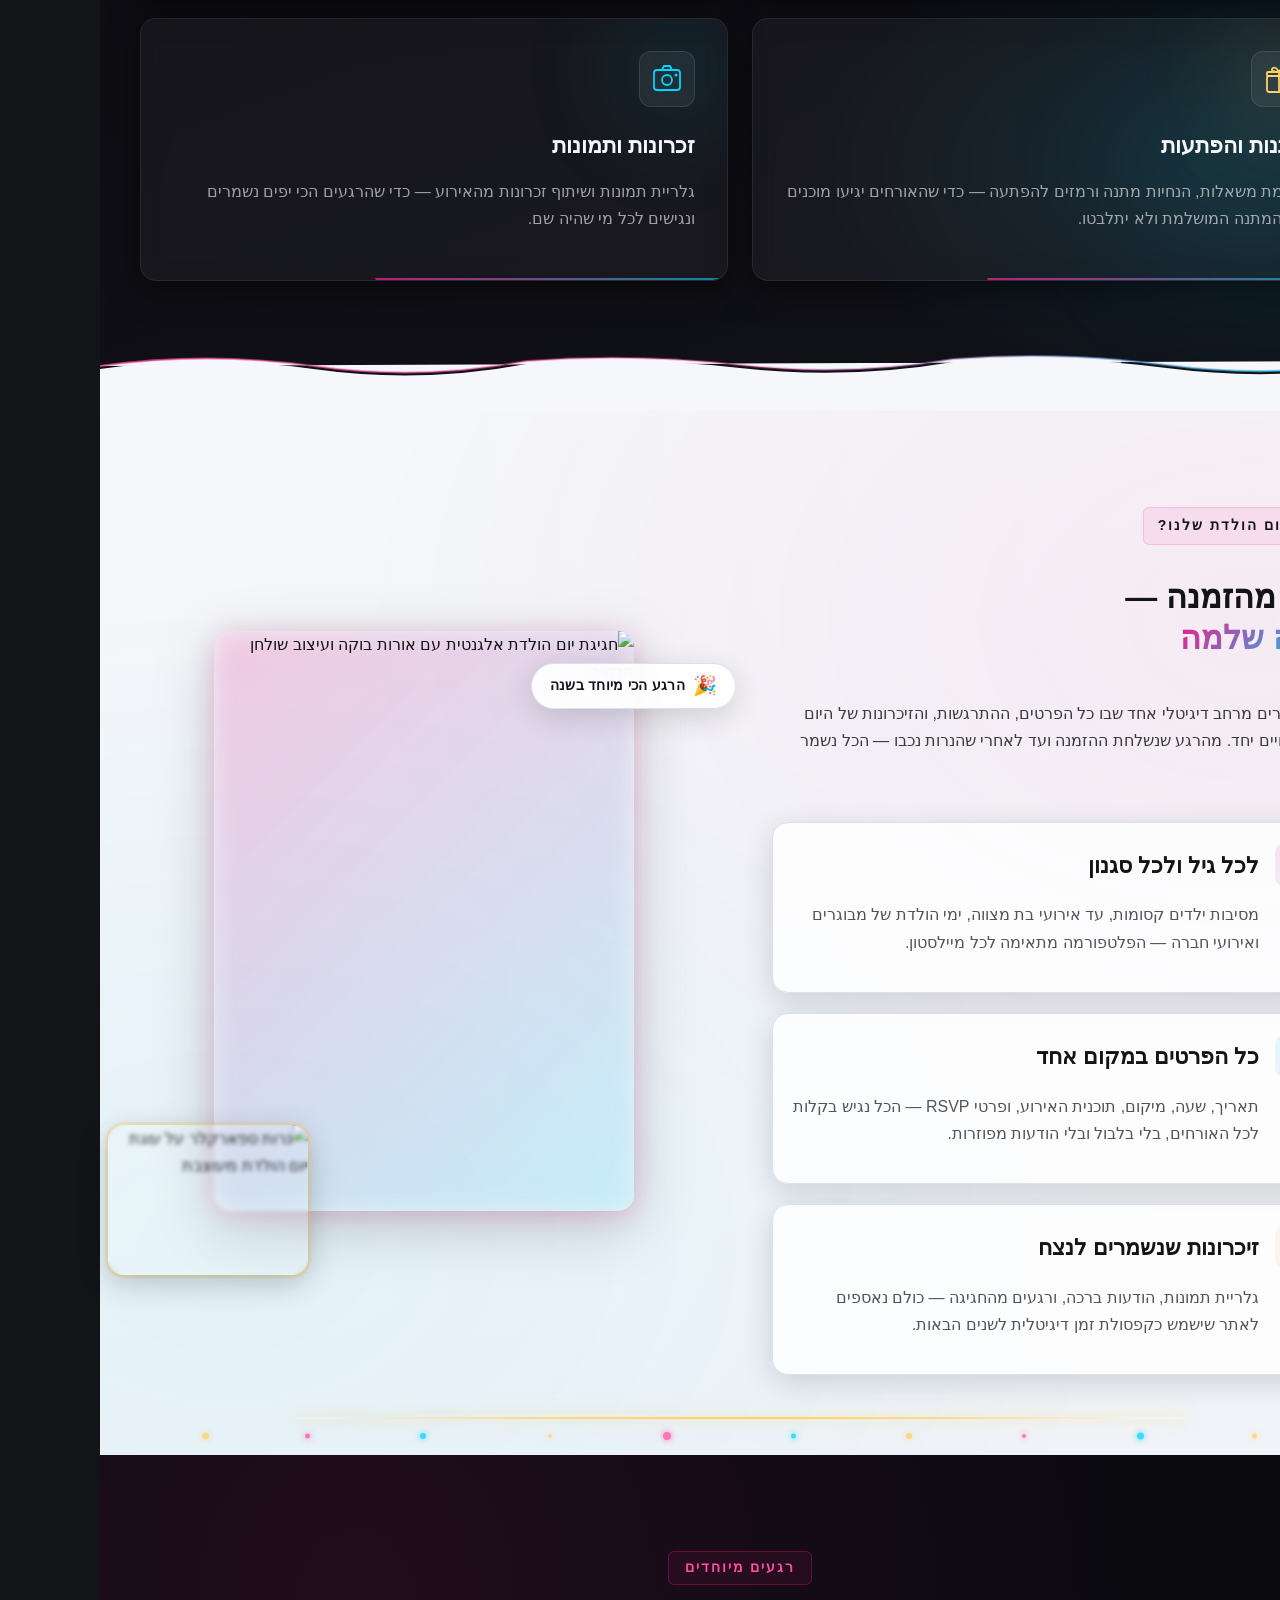
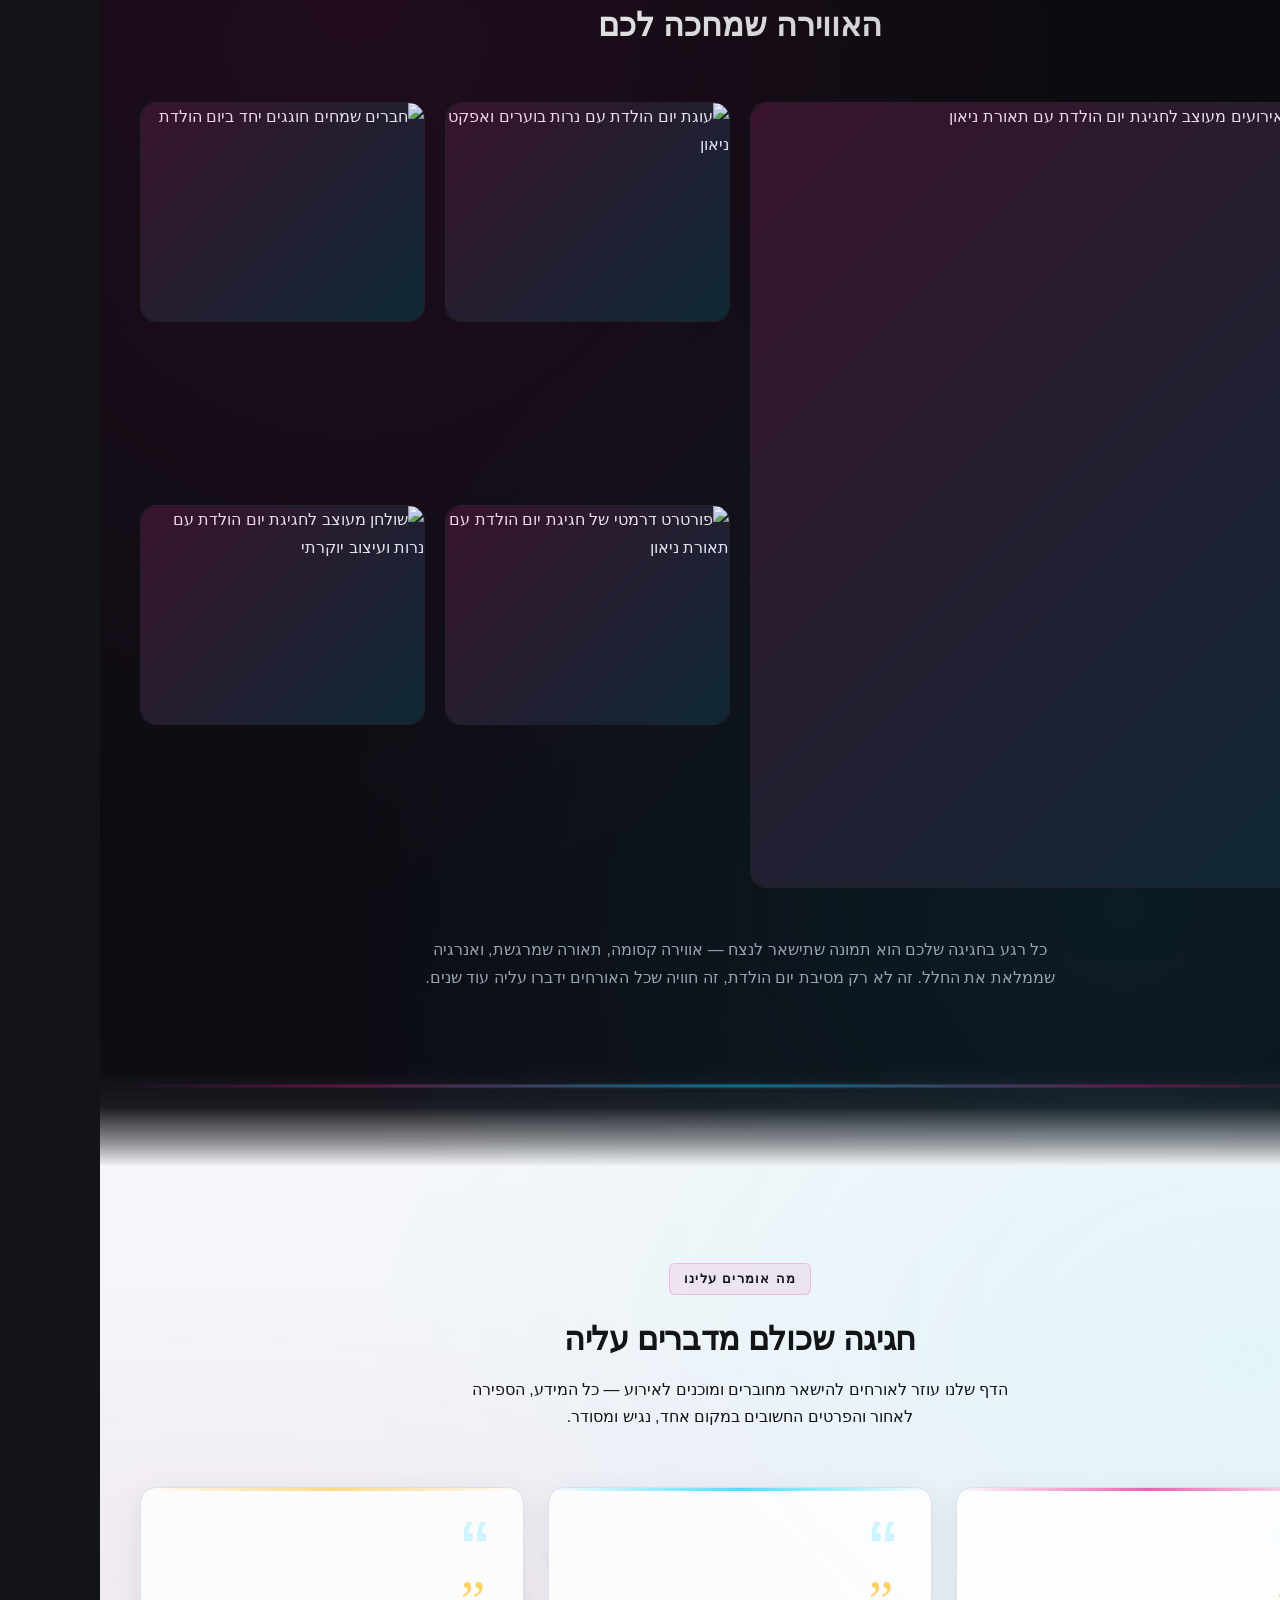
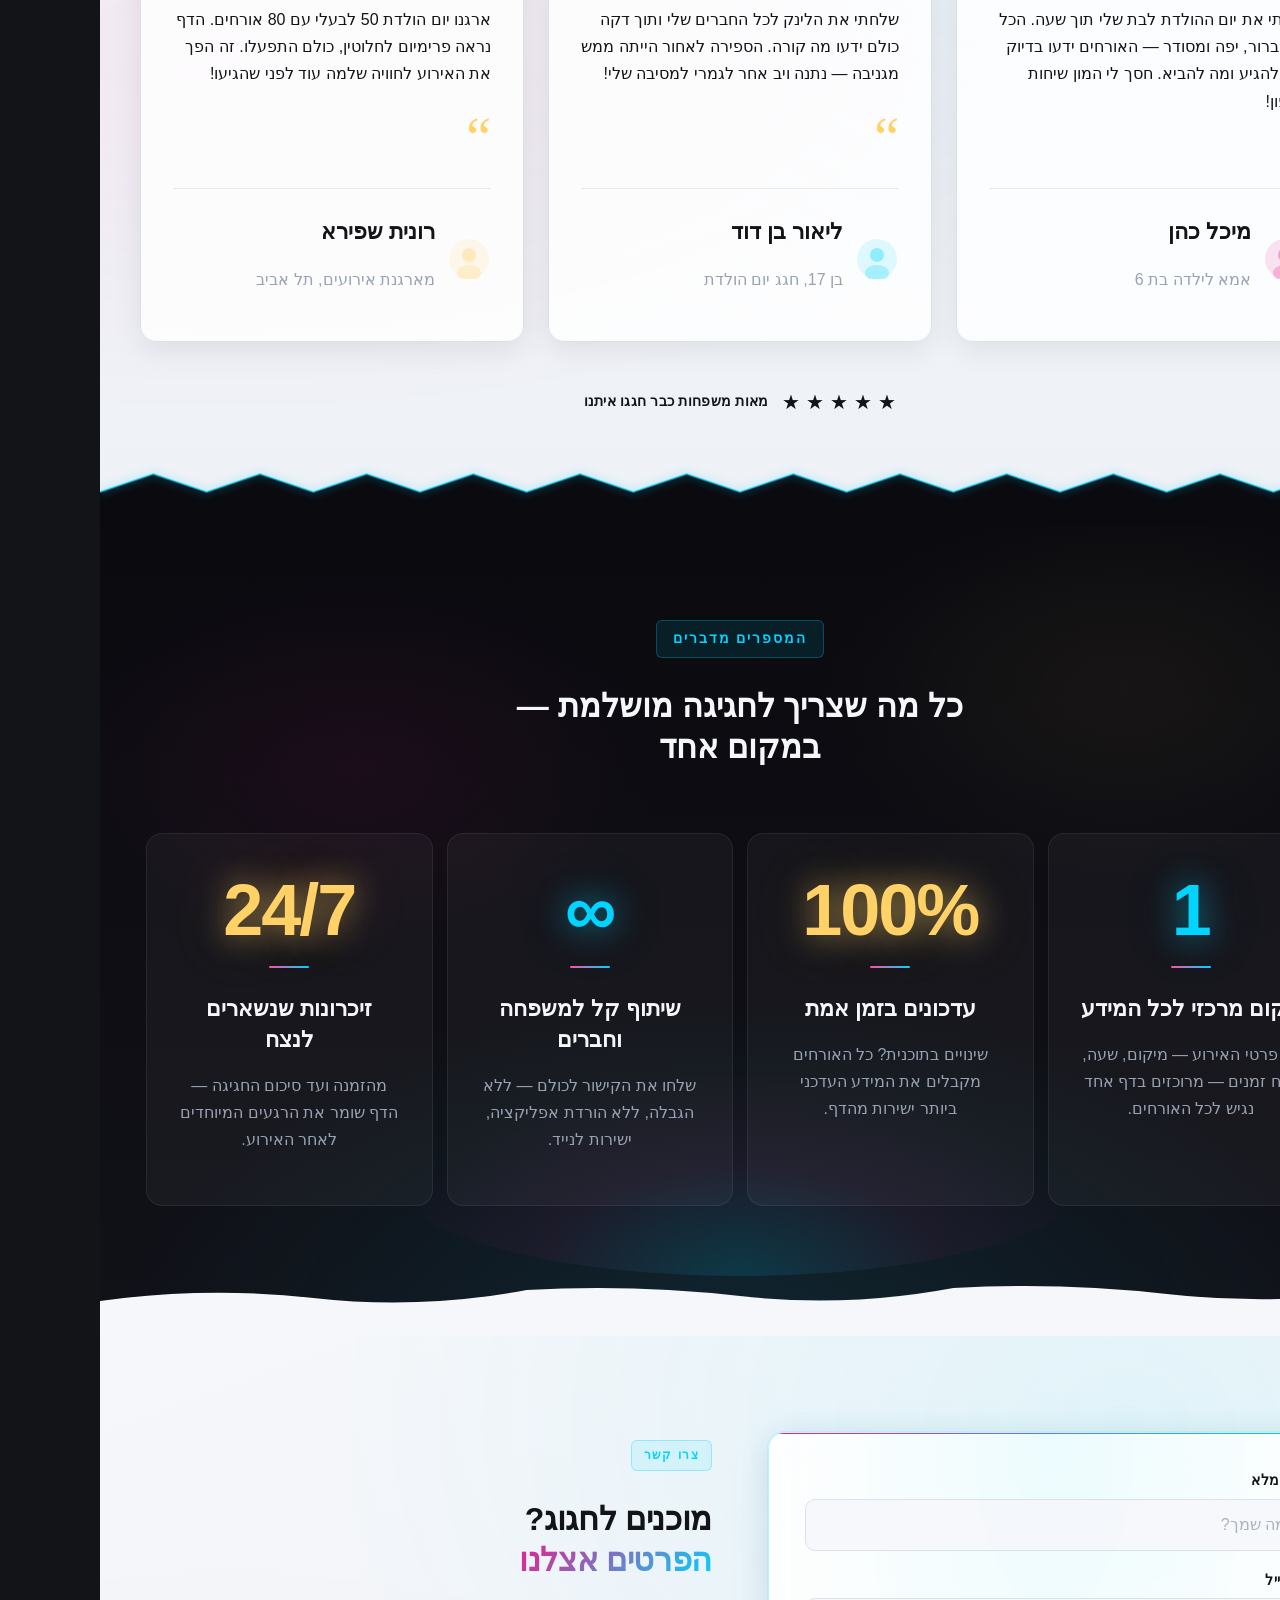
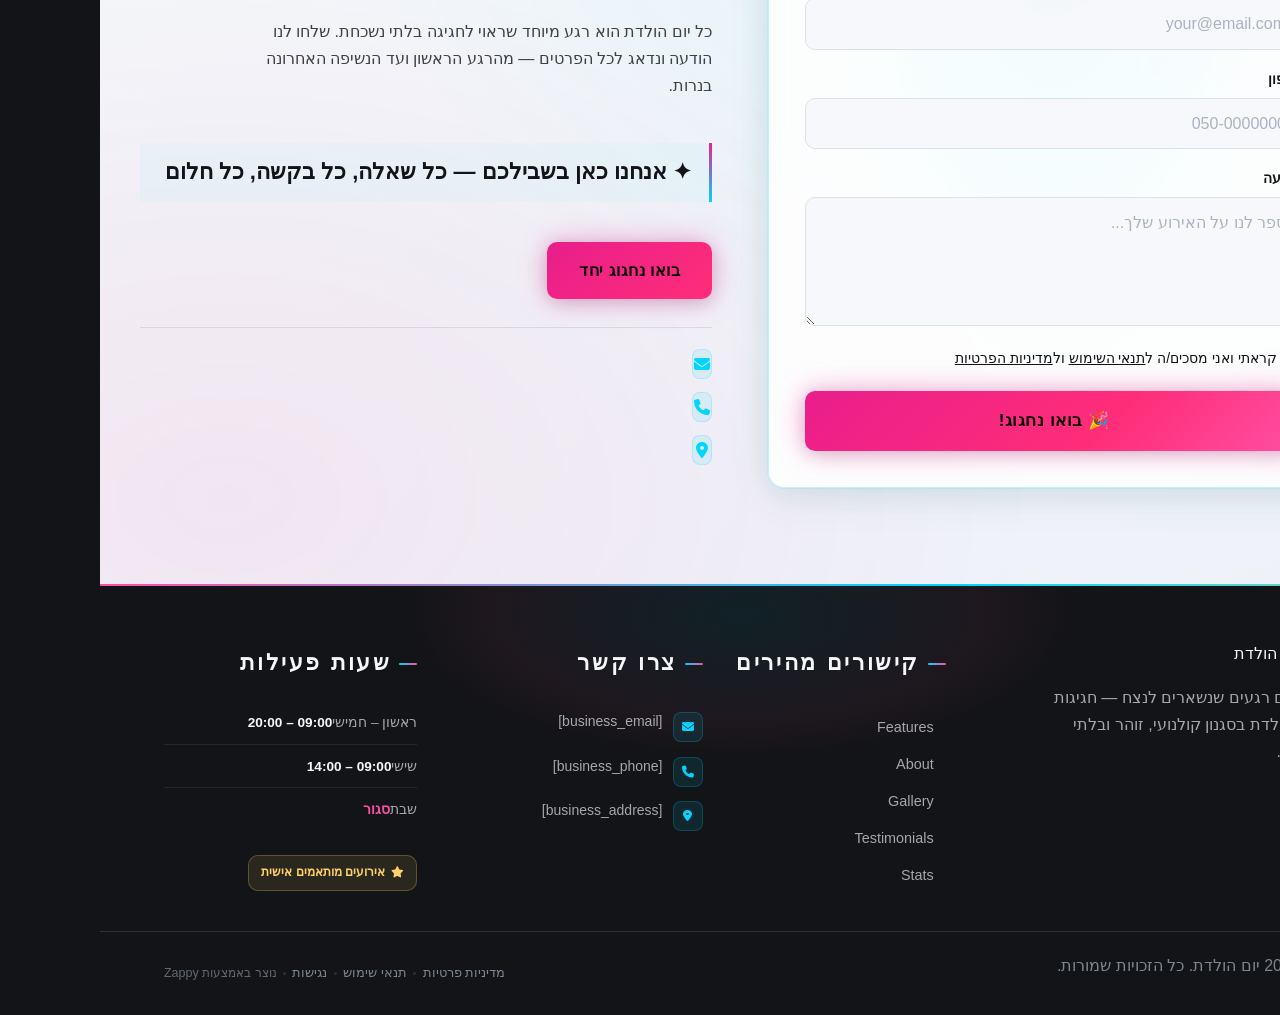
==== commit ef5fc4cc: "Incremental sync: 1 page(s) — update_text" ====
--- a/index.html
+++ b/index.html
@@ -362,7 +362,7 @@
   <div class="nav-container">
     <div class="nav-right-group"><div class="nav-brand">
       <a href="/" class="logo-link"><img class="logo" src="/assets/site-----image-1.webp" alt="יום הולדת"></a>
-    </div><ul class="nav-menu" id="navMenu"><li><a href="#about">אודות</a></li><li><a href="#gallery">גלריה</a></li><li><a href="#stats">נתונים</a></li><li><a href="#testimonials">המלצות</a></li><li><a href="#index-features-section">תכונות</a></li></ul></div>
+    </div><ul class="nav-menu" id="navMenu"><li><a href="#zappy-section-1">תכונות</a></li><li><a href="#about">אודות</a></li><li><a href="#gallery">גלריה</a></li><li><a href="#stats">נתונים</a></li><li><a href="#testimonials">המלצות</a></li></ul></div>
 
     
 
@@ -815,7 +815,7 @@
     <section data-band-index="0" class="index-hero-section" data-layout-spec="בית-hero" dir="rtl" data-hero-type="fullscreen-scrim" id="zappy-section-0">
   <!-- Background Image -->
   <div class="index-hero-bg">
-    <img loading="eager" fetchpriority="high" data-hero-bg="true" data-placeholder="index-hero-image-1" data-context="Cinematic birthday party scene at night: glowing birthday candles on a dark elegant cake, soft colorful confetti floating in the air, neon cyan and magenta bokeh lights in the background, premium party atmosphere, dark moody photography, electric glow effects, ultra-realistic, wide angle, high contrast lighting" width="1200" height="700" src="/assets/site-index-hero-image-1.webp" alt="מסיבת יום הולדת קולנועית עם נרות זוהרים וקונפטי בלילה" data-hero-background="true" data-element-type="image" data-element-id="img-1778759356225-0vv73ju3o">
+    <img loading="eager" fetchpriority="high" data-hero-bg="true" data-placeholder="index-hero-image-1" data-context="Cinematic birthday party scene at night: glowing birthday candles on a dark elegant cake, soft colorful confetti floating in the air, neon cyan and magenta bokeh lights in the background, premium party atmosphere, dark moody photography, electric glow effects, ultra-realistic, wide angle, high contrast lighting" width="1200" height="700" src="/assets/site-index-hero-image-1.webp" alt="מסיבת יום הולדת קולנועית עם נרות זוהרים וקונפטי בלילה" data-hero-background="true" data-element-type="image" data-element-id="img-1778759356225-0vv73ju3o" style="object-position: 50% 50%;">
   </div>
 
   <!-- Scrim Overlay -->
@@ -850,8 +850,8 @@
       <!-- Countdown block -->
       <div class="index-hero-countdown" aria-label="ספירה לאחור ליום ההולדת">
         <div class="index-hero-countdown-item">
-          <span class="index-hero-countdown-num" id="hero-days" style="">1</span>
-          <span class="index-hero-countdown-label">ימים</span>
+          <span class="index-hero-countdown-num" id="hero-days" style="">00</span>
+          <span class="index-hero-countdown-label" style="">ימים</span>
         </div>
         <div class="index-hero-countdown-sep" aria-hidden="true">:</div>
         <div class="index-hero-countdown-item">
@@ -876,7 +876,7 @@
           <i class="fa-solid fa-party-horn" aria-hidden="true"></i>
           אשר/י הגעה
         </a>
-        <a href="#details" class="index-hero-btn-secondary" data-element-type="button" data-element-id="btn-1778759356210-hdo96m070" data-native-element="true">
+        <a href="#details" class="index-hero-btn-secondary" data-element-type="button" data-element-id="btn-1778759356210-hdo96m070" data-native-element="true" style="outline: none;">
           <i class="fa-solid fa-calendar-star" aria-hidden="true"></i>
           פרטי האירוע
         </a>
